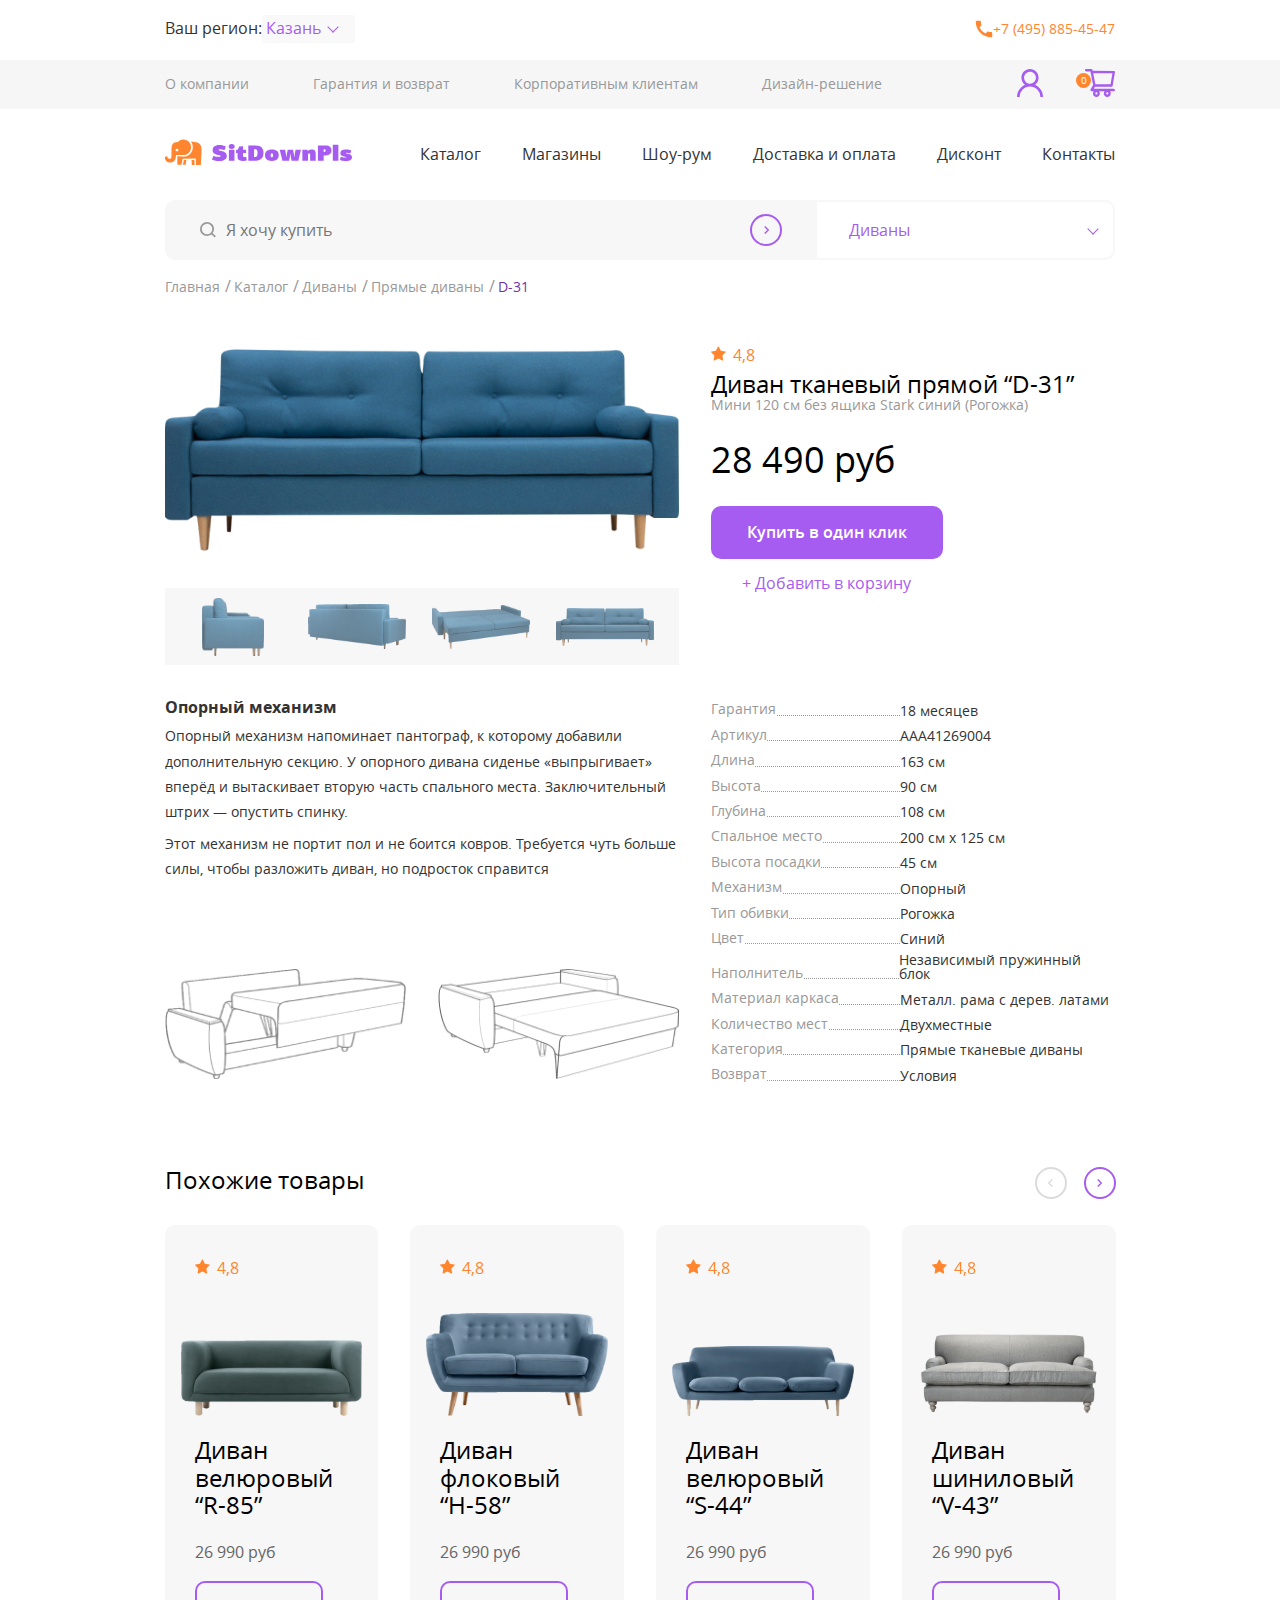
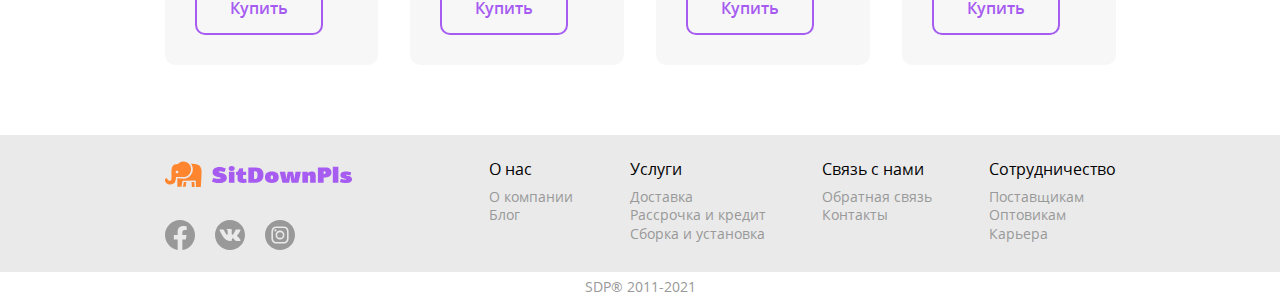
==== card.html @ 948347f4 "add files" ====
<!DOCTYPE html>
<html lang="ru">
<head>
  <meta charset="UTF-8">
  <meta http-equiv="X-UA-Compatible" content="IE=edge">
  <meta name="viewport" content="width=device-width, initial-scale=1.0">
  <title>SitDownPls</title>
  <link rel="apple-touch-icon" sizes="180x180" href="img/favicons/apple-touch-icon.png">
  <link rel="icon" type="image/png" sizes="32x32" href="img/favicons/favicon-32x32.png">
  <link rel="icon" type="image/png" sizes="16x16" href="img/favicons/favicon-16x16.png">
  <link rel="preload" href="fonts/opensans-bold.woff2" as="font" type="font/woff2" crossorigin />
  <link rel="preload" href="fonts/opensans-semibold.woff2" as="font" type="font/woff2" crossorigin />
  <link rel="preload" href="fonts/opensans-regular.woff2" as="font" type="font/woff2" crossorigin />
  <link rel="stylesheet" href="styles/vendor.css" />
  <link rel="stylesheet" href="styles/main.css" />
</head>

<body>
  <header class="header">
  <div class="container header__container grid">
      <div class="header__left-block">
        <label class="header__region">
          <span class="prime-text">Ваш регион:</span>
          <select class="header__select" aria-label="Выберете ваш город">
            <option value="Москва">Казань</option>
            <option value="Москва">Уфа</option>
            <option value="Москва">Пермь</option>
          </select>
        </label>
        <a class="link-reset header__phone-link" href="tel:+74958854547">+7 (495) 885-45-47</a>
      </div>
      <nav class="header__top-nav ">
        <ul class="list-reset header__top-nav-list">
          <li class="header__top-nav-list-item"><a class="link-reset header__top-nav-list-link is-focus" href="#">О компании</a></li>
          <li class="header__top-nav-list-item"><a class="link-reset header__top-nav-list-link is-focus" href="#">Гарантия и возврат</a></li>
          <li class="header__top-nav-list-item"><a class="link-reset header__top-nav-list-link is-focus" href="#">Корпоративным клиентам</a></li>
          <li class="header__top-nav-list-item"><a class="link-reset header__top-nav-list-link is-focus" href="#">Дизайн-решение</a> </li>
        </ul>
      </nav>
      <button class="btn-reset header__burger" aria-label="открыть меню">
        <span class="header__burger-line"></span>
      </button>
      <a class="link-reset logo header__logo" href="/" aria-label="логотип компании">
        <svg class="logo-icon"><use xlink:href="img/sprite.svg#svg--logo"></use></svg>
      </a>
      <div class="header__menu">
        <nav class="header__middle-nav">
          <ul class="list-reset header__bottom-nav-list">
            <li class="header__bottom-nav-list-item"><a class="link-reset prime-text header__bottom-nav-list-link is-focus" href="/catalog.html">Каталог</a></li>
            <li class="header__bottom-nav-list-item"><a class="link-reset prime-text header__bottom-nav-list-link is-focus" href="#">Магазины</a></li>
            <li class="header__bottom-nav-list-item"><a class="link-reset prime-text header__bottom-nav-list-link is-focus" href="#">Шоу-рум</a></li>
            <li class="header__bottom-nav-list-item"><a class="link-reset prime-text header__bottom-nav-list-link is-focus" href="#">Доставка и оплата</a></li>
            <li class="header__bottom-nav-list-item"><a class="link-reset prime-text header__bottom-nav-list-link is-focus" href="/card.html">Дисконт</a></li>
            <li class="header__bottom-nav-list-item"><a class="link-reset prime-text header__bottom-nav-list-link is-focus" href="#">Контакты</a></li>
          </ul>
        </nav>
        <nav class="header__top-nav-mobile">
          <ul class="list-reset header__top-nav-list">
            <li class="header__top-nav-list-item"><a class="link-reset header__top-nav-list-link is-focus" href="#">О компании</a></li>
            <li class="header__top-nav-list-item"><a class="link-reset header__top-nav-list-link is-focus" href="#">Гарантия и возврат</a></li>
            <li class="header__top-nav-list-item"><a class="link-reset header__top-nav-list-link is-focus" href="#">Корпоративным клиентам</a></li>
            <li class="header__top-nav-list-item"><a class="link-reset header__top-nav-list-link is-focus" href="#">Дизайн-решение</a> </li>
          </ul>
        </nav>
      </div>
      <form class="header__form">
        <div class="header__search-inner">
          <svg class="header__search-icon"><use xlink:href="img/sprite.svg#svg--search-icon"></use></svg>
          <input class="header__form-input" type="search" placeholder="Я хочу купить">
          <button class="btn-reset header__search-btn" aria-label="начать поиск товаров">
            <svg class="small-arrow-icon"><use xlink:href="img/sprite.svg#svg--arrow-icon"></use></svg>
          </button>
        </div>
      <select class="header__form-select" aria-label="выбрать вид мебели">
        <option value="Диваны">Диваны</option>
        <option value="Кресла">Кресла</option>
        <option value="Пуфы">Пуфы</option>
        <option value="Кровати">Кровати</option>
        <option value="Тумбы">Тумбы</option>
        <option value="Комоды">Комоды</option>
        <option value="Стулья">Стулья</option>
        <option value="Столы">Столы</option>
        <option value="Аксессуары">Аксессуары</option>
      </select>
      </form>
    <div class="header__user-block">
      <button class="btn-reset header__account" aria-label="Войти в личный кабинет">
        <svg class="header__user-icon"><use xlink:href="img/sprite.svg#svg--user-icon"></use></svg>
      </button>
      <button class="btn-reset header__basket" aria-label="Ваша корзина товаров">
        <svg class="header__basket-icon"><use xlink:href="img/sprite.svg#svg--basket-icon"></use></svg>
        <span class="header__basket-counter">0</span>
      </button>
    </div>
  </div>
</header>

  <main>
    <section class="card-page">
      <div class="breadcrumbs">
  <div class="container breadcrumbs__container">
    <ul class="list-reset breadcrumbs__list">
      <li class="breadcrumbs__list-item"><a class="link-reset breadcrumbs__list-link" href="/">Главная</a></li>
      <li class="breadcrumbs__list-item"><a class="link-reset breadcrumbs__list-link" href="/catalog.html">Каталог</a></li>
      <li class="breadcrumbs__list-item"><a class="link-reset breadcrumbs__list-link" href="#" >Диваны</a></li>
      <li class="breadcrumbs__list-item"><a class="link-reset breadcrumbs__list-link" href="#">Прямые диваны</a></li>
      <li class="breadcrumbs__list-item"><a class="link-reset breadcrumbs__list-link breadcrumbs__list-link_current">D-31</a></li>
    </ul>
  </div>
</div>

      <h1 class="visually-hidden">Полная информация о товаре</h1>
      <div class="container card-page__container">
        <div class="card-page__top grid">
          <div class="swiper card-page__slider-main">
            <div class="swiper-wrapper" data-modal-path="cardSlider">
              <div class="swiper-slide">
                <img src="img/card-slide-1.png" alt="диван">
              </div>
              <div class="swiper-slide">
                <img src="img/card-slide-2.png" alt="диван">
              </div>
              <div class="swiper-slide">
                <img src="img/card-slide-3.png" alt="диван">
              </div>
              <div class="swiper-slide">
                <img src="img/card-slide-4.png" alt="диван">
              </div>
              <div class="swiper-slide">
                <img src="img/card-slide-5.png" alt="диван">
              </div>
            </div>
          </div>
          <div class="swiper card-page__slider-nav">
            <div class="swiper-wrapper">
              <div class="swiper-slide">
                <img src="img/card-slide-1.png" alt="диван">
              </div>
              <div class="swiper-slide">
                <img src="img/card-slide-2.png" alt="диван">
              </div>
              <div class="swiper-slide">
                <img src="img/card-slide-3.png" alt="диван">
              </div>
              <div class="swiper-slide">
                <img src="img/card-slide-4.png" alt="диван">
              </div>
              <div class="swiper-slide">
                <img src="img/card-slide-5.png" alt="диван">
              </div>
            </div>
          </div>
          <div class="card-page__descr">
            <div class="product-raiting card-raiting">
              <svg class="product-raiting-icon">
                <use xlink:href="img/sprite.svg#svg--star-icon"></use>
              </svg>
              <span class="product-raiting-value">4,8</span>
            </div>
            <h3 class="text-reset card-subheading card-page__descr-subheading">Диван тканевый прямой “D-31”</h3>
            <p class="card-page__descr-text card-page__descr-text-margin">Мини 120 см без ящика Stark синий (Рогожка)</p>
            <span class="card-page__price-title">28 490 руб</span>
            <div class="card-page__descr-btns">
              <button class="btn-reset btn btn-primary card-page__descr-btn" data-modal-path="orderForm">Купить в один клик</button>
              <button class="btn-reset card-page__descr-btn-basket">+ Добавить в корзину</button>
            </div>
          </div>
        </div>
        <div class="card-page__bottom grid">
          <div class="card-page__bottom-col card-page__bottom-left">
            <div class="card-page__bottom-left-content">
              <h3 class="prime-text card-page__bottom-left-subheading">Опорный механизм</h3>
              <p class="text-reset card-page__prime-text card-page__bottom-left-descr card-page__bottom-left-descr-first">Опорный механизм напоминает пантограф, к которому добавили дополнительную секцию. У опорного дивана сиденье «выпрыгивает» вперёд и вытаскивает вторую часть спального места. Заключительный штрих — опустить спинку.</p>
              <p class="text-reset card-page__prime-text card-page__bottom-left-descr">Этот механизм не портит пол и не боится ковров. Требуется чуть больше силы, чтобы разложить диван, но подросток справится</p>
            </div>
            <div class="card-page__bottom-left-images">
              <picture>
                <source srcset="img/card-bottom-img-1-mobile.png" type="image/png" media="(max-width: 576px)">
                <img class="card-page__bottom-left-image" src="img/card-bottom-img-2.png" alt="диван">
              </picture>
              <picture>
                <source srcset="img/card-bottom-img-2-mobile.png" type="image/png" media="(max-width: 576px)">
                <img class="card-page__bottom-left-image" src="img/card-bottom-img-1.png" alt="диван">
              </picture>
            </div>
          </div>
          <div class="card-page__bottom-col card-page__bottom-right">
            <dl class="card-page__descr-list">
              <dt class="card-page__descr-block">
                <span class="card-page__descr-text card-page__bottom-right-list-title">Гарантия</span>
              </dt>
              <dd class="card-page__prime-text card-page__bottom-right-list-descr">18 месяцев</dd>
            </dl>
            <dl class="card-page__descr-list">
              <dt class="card-page__descr-block">
                <span class="card-page__descr-text card-page__bottom-right-list-title">Артикул</span>
              </dt>
              <dd class="card-page__prime-text card-page__bottom-right-list-descr">AAA41269004</dd>
            </dl>
            <dl class="card-page__descr-list">
              <dt class="card-page__descr-block">
                <span class="card-page__descr-text card-page__bottom-right-list-title">Длина</span>
              </dt>
              <dd class="card-page__prime-text card-page__bottom-right-list-descr">163 см</dd>
            </dl>
            <dl class="card-page__descr-list">
              <dt class="card-page__descr-block">
                <span class="card-page__descr-text card-page__bottom-right-list-title">Высота</span>
              </dt>
              <dd class="card-page__prime-text card-page__bottom-right-list-descr">90 см</dd>
            </dl>
            <dl class="card-page__descr-list">
              <dt class="card-page__descr-block">
                <span class="card-page__descr-text card-page__bottom-right-list-title">Глубина</span>
              </dt>
              <dd class="card-page__prime-text card-page__bottom-right-list-descr">108 см</dd>
            </dl>
            <dl class="card-page__descr-list">
              <dt class="card-page__descr-block">
                <span class="card-page__descr-text card-page__bottom-right-list-title">Спальное место</span>
              </dt>
              <dd class="card-page__prime-text card-page__bottom-right-list-descr">200 см х 125 см</dd>
            </dl>
            <dl class="card-page__descr-list">
              <dt class="card-page__descr-block">
                <span class="card-page__descr-text card-page__bottom-right-list-title">Высота посадки</span>
              </dt>
              <dd class="card-page__prime-text card-page__bottom-right-list-descr">45 см</dd>
            </dl>
            <dl class="card-page__descr-list">
              <dt class="card-page__descr-block">
                <span class="card-page__descr-text card-page__bottom-right-list-title">Механизм</span>
              </dt>
              <dd class="card-page__prime-text card-page__bottom-right-list-descr">Опорный</dd>
            </dl>
            <dl class="card-page__descr-list">
              <dt class="card-page__descr-block">
                <span class="card-page__descr-text card-page__bottom-right-list-title">Тип обивки</span>
              </dt>
              <dd class="card-page__prime-text card-page__bottom-right-list-descr">Рогожка</dd>
            </dl>
            <dl class="card-page__descr-list">
              <dt class="card-page__descr-block">
                <span class="card-page__descr-text card-page__bottom-right-list-title">Цвет</span>
              </dt>
              <dd class="card-page__prime-text card-page__bottom-right-list-descr">Синий</dd>
            </dl>
            <dl class="card-page__descr-list">
              <dt class="card-page__descr-block">
                <span class="card-page__descr-text card-page__bottom-right-list-title">Наполнитель</span>
              </dt>
              <dd class="card-page__prime-text card-page__bottom-right-list-descr">Независимый пружинный блок</dd>
            </dl>
            <dl class="card-page__descr-list">
              <dt class="card-page__descr-block">
                <span class="card-page__descr-text card-page__bottom-right-list-title">Материал каркаса</span>
              </dt>
              <dd class="card-page__prime-text card-page__bottom-right-list-descr">Металл. рама с дерев. латами</dd>
            </dl>
            <dl class="card-page__descr-list">
              <dt class="card-page__descr-block">
                <span class="card-page__descr-text card-page__bottom-right-list-title">Количество мест</span>
              </dt>
              <dd class="card-page__prime-text card-page__bottom-right-list-descr">Двухместные</dd>
            </dl>
            <dl class="card-page__descr-list">
              <dt class="card-page__descr-block">
                <span class="card-page__descr-text card-page__bottom-right-list-title">Категория</span>
              </dt>
              <dd class="card-page__prime-text card-page__bottom-right-list-descr">Прямые тканевые диваны</dd>
            </dl>
            <dl class="card-page__descr-list">
              <dt class="card-page__descr-block">
                <span class="card-page__descr-text card-page__bottom-right-list-title">Возврат</span>
              </dt>
              <dd class="card-page__prime-text card-page__bottom-right-list-descr">Условия</dd>
            </dl>
          </div>
        </div>
      </div>
    </section>
    <section class="similar-products">
      <div class="container">
        <div class="section-header">
          <h2 class="card-subheading text-reset">Похожие товары</h2>
          <div class="static-slider-btn">
            <button class="btn-reset swiper-button-prev arrow-in-circle-btn-prev similar-products__btn-prev" aria-label="предыдущий слайд">
              <svg class="small-arrow-icon" stroke="#A65CF0">
                <use xlink:href="img/sprite.svg#svg--arrow-icon"></use>
              </svg>
            </button>
            <button class="btn-reset swiper-button-next arrow-in-circle-btn-next similar-products__btn-next" aria-label="следующий слайд">
              <svg class="small-arrow-icon" stroke="#A65CF0">
                <use xlink:href="img/sprite.svg#svg--arrow-icon"></use>
              </svg>
            </button>
          </div>
        </div>
        <div class="swiper similar-products__slider">
          <div class="swiper-wrapper">
            <div class="swiper-slide similar-products__slide">
              <article class="product-card">
                <div class="product-raiting">
                  <svg class="product-raiting-icon"><use xlink:href="img/sprite.svg#svg--star-icon"></use></svg>
                  <span class="product-raiting-value">4,8</span>
                </div>
                <div class="product-img-box">
                <picture class="product-card-picture">
                  <source srcset="img/sofa_r-85-mobile.png" type="image/png" media="(max-width: 576px)">
                  <img class="product-img" src="img/sofa_r-85.png" alt="диван">
                </picture>
              </div>
                <div class="product-card-content">
                  <h3 class="card-subheading product-subheading product-subheading-mobile">
                    Диван велюровый
                    <span class="product-model-number">“R-85”</span>
                  </h3>
                  <span class="product-price">26&nbsp;990 руб</span>
                  <button class="btn-reset btn product-btn product-btn-mobile">Купить</button>
                </div>
              </article>
            </div>
            <div class="swiper-slide similar-products__slide">
              <article class="product-card">
                <div class="product-raiting">
                  <svg class="product-raiting-icon"><use xlink:href="img/sprite.svg#svg--star-icon"></use></svg>
                  <span class="product-raiting-value">4,8</span>
                </div>
                <div class="product-img-box">
                <picture class="product-card-picture">
                  <source srcset="img/sofa_h-58-mobile.png" type="image/png" media="(max-width: 576px)">
                  <img class="product-img" src="img/sofa_h-58.png" alt="диван">
                </picture>
              </div>
                <div class="product-card-content">
                  <h3 class="card-subheading product-subheading product-subheading-mobile">
                    Диван флоковый
                    <span class="product-model-number">“H-58”</span>
                  </h3>
                  <span class="product-price">26&nbsp;990 руб</span>
                  <button class="btn-reset btn product-btn product-btn-mobile">Купить</button>
                </div>
              </article>
            </div>
            <div class="swiper-slide similar-products__slide">
              <article class="product-card">
                <div class="product-raiting">
                  <svg class="product-raiting-icon"><use xlink:href="img/sprite.svg#svg--star-icon"></use></svg>
                  <span class="product-raiting-value">4,8</span>
                </div>
                <div class="product-img-box">
                <picture class="product-card-picture">
                  <source srcset="img/sofa_s-44-mobile.png" type="image/png" media="(max-width: 576px)">
                  <img class="product-img" src="img/sofa_s-44.png" alt="диван">
                </picture>
              </div>
                <div class="product-card-content">
                  <h3 class="card-subheading product-subheading product-subheading-mobile">
                    Диван велюровый
                    <span class="product-model-number">“S-44”</span>
                  </h3>
                  <span class="product-price">26&nbsp;990 руб</span>
                  <button class="btn-reset btn product-btn product-btn-mobile">Купить</button>
                </div>
              </article>
            </div>
            <div class="swiper-slide similar-products__slide">
              <article class="product-card">
                <div class="product-raiting">
                  <svg class="product-raiting-icon"><use xlink:href="img/sprite.svg#svg--star-icon"></use></svg>
                  <span class="product-raiting-value">4,8</span>
                </div>
                <div class="product-img-box">
                <picture class="product-card-picture">
                  <source srcset="img/sofa_v-43-mobile.png" type="image/png" media="(max-width: 576px)">
                  <img class="product-img" src="img/sofa_v-43.png" alt="диван">
                </picture>
              </div>
                <div class="product-card-content">
                  <h3 class="card-subheading product-subheading product-subheading-mobile">
                    Диван шиниловый
                    <span class="product-model-number">“V-43”</span>
                  </h3>
                  <span class="product-price">26&nbsp;990 руб</span>
                  <button class="btn-reset btn product-btn product-btn-mobile">Купить</button>
                </div>
              </article>
            </div>
            <div class="swiper-slide similar-products__slide">
              <article class="product-card">
                <div class="product-raiting">
                  <svg class="product-raiting-icon"><use xlink:href="img/sprite.svg#svg--star-icon"></use></svg>
                  <span class="product-raiting-value">4,8</span>
                </div>
                <div class="product-img-box">
                  <picture class="product-card-picture">
                    <source srcset="img/sofa_g41-mobile.png" type="image/png" media="(max-width: 576px)">
                    <img class="product-img" src="img/sofa_g41.png" alt="диван">
                  </picture>
              </div>
                <div class="product-card-content">
                  <h3 class="card-subheading product-subheading product-subheading-mobile">
                    Диван из кожзама
                    <span class="product-model-number">“F-85”</span>
                  </h3>
                  <span class="product-price">26&nbsp;990 руб</span>
                  <button class="btn-reset btn product-btn product-btn-mobile">Купить</button>
                </div>
              </article>
            </div>
            <div class="swiper-slide similar-products__slide">
              <article class="product-card">
                <div class="product-raiting">
                  <svg class="product-raiting-icon"><use xlink:href="img/sprite.svg#svg--star-icon"></use></svg>
                  <span class="product-raiting-value">4,8</span>
                </div>
                <div class="product-img-box">
                  <picture class="product-card-picture">
                    <source srcset="img/sofa_g41-mobile.png" type="image/png" media="(max-width: 576px)">
                    <img class="product-img" src="img/sofa_g41.png" alt="диван">
                  </picture>
                </div>
                <div class="product-card-content">
                  <h3 class="card-subheading product-subheading product-subheading-mobile">
                    Диван из кожзама
                    <span class="product-model-number">“F-85”</span>
                  </h3>
                  <span class="product-price">26&nbsp;990 руб</span>
                  <button class="btn-reset btn product-btn product-btn-mobile">Купить</button>
                </div>
              </article>
            </div>
            <div class="swiper-slide similar-products__slide">
              <article class="product-card">
                <div class="product-raiting">
                  <svg class="product-raiting-icon"><use xlink:href="img/sprite.svg#svg--star-icon"></use></svg>
                  <span class="product-raiting-value">4,8</span>
                </div>
                <div class="product-img-box">
                  <picture class="product-card-picture">
                    <source srcset="img/sofa_g41-mobile.png" type="image/png" media="(max-width: 576px)">
                    <img class="product-img" src="img/sofa_g41.png" alt="диван">
                  </picture>
                </div>
                <div class="product-card-content">
                  <h3 class="card-subheading product-subheading product-subheading-mobile">
                    Диван из кожзама
                    <span class="product-model-number">“F-85”</span>
                  </h3>
                  <span class="product-price">26&nbsp;990 руб</span>
                  <button class="btn-reset btn product-btn product-btn-mobile">Купить</button>
                </div>
              </article>
            </div>
            <div class="swiper-slide similar-products__slide">
              <article class="product-card">
                <div class="product-raiting">
                  <svg class="product-raiting-icon"><use xlink:href="img/sprite.svg#svg--star-icon"></use></svg>
                  <span class="product-raiting-value">4,8</span>
                </div>
                <div class="product-img-box">
                  <picture class="product-card-picture">
                    <source srcset="img/sofa_g41-mobile.png" type="image/png" media="(max-width: 576px)">
                    <img class="product-img" src="img/sofa_g41.png" alt="диван">
                  </picture>
                </div>
                <div class="product-card-content">
                  <h3 class="card-subheading product-subheading product-subheading-mobile">
                    Диван из кожзама
                    <span class="product-model-number">“F-85”</span>
                  </h3>
                  <span class="product-price">26&nbsp;990 руб</span>
                  <button class="btn-reset btn product-btn product-btn-mobile">Купить</button>
                </div>
              </article>
            </div>
          </div>
        </div>
        <div class="static-slider-btn-mobile">
          <button class="btn-reset swiper-button-prev arrow-in-circle-btn-prev similar-products__btn-prev" aria-label="предыдущий слайд">
            <svg class="small-arrow-icon" stroke="#A65CF0"><use xlink:href="img/sprite.svg#svg--arrow-icon"></use></svg>
          </button>
          <button class="btn-reset swiper-button-next arrow-in-circle-btn-next similar-products__btn-next" aria-label="следующий слайд">
            <svg class="small-arrow-icon" stroke="#A65CF0"><use xlink:href="img/sprite.svg#svg--arrow-icon"></use></svg>
          </button>
        </div>
      </div>
    </section>
  </main>
  <footer class="footer">
  <div class="footer__top">
    <div class="container footer__container">
      <div class="footer__left">
        <a class="link-reset logo footer__logo" href="/" aria-label="вернуться на главную страницу">
          <svg class="logo-icon"><use xlink:href="img/sprite.svg#svg--logo"></use></svg>
        </a>
        <ul class="list-reset footer__social-list">
          <li class="footer__social-list-item">
            <a class="footer__social-list-link" href="#" aria-label="мы в фейсбук">
              <svg class="footer__social-list-icon"><use xlink:href="img/sprite.svg#svg--fb"></use></svg>
            </a>
          </li>
          <li class="footer__social-list-item">
            <a class="footer__social-list-link" href="#" aria-label="мы в контакте">
              <svg class="footer__social-list-icon"><use xlink:href="img/sprite.svg#svg--vk"></use></svg>
            </a>
          </li>
          <li class="footer__social-list-item">
            <a class="footer__social-list-link" href="#" aria-label="мы в инстаграм">
              <svg class="footer__social-list-icon"><use xlink:href="img/sprite.svg#svg--insta"></use></svg>
            </a>
          </li>
        </ul>
      </div>
      <nav class="footer__nav">
        <ul class="list-reset footer__list">
          <li class="footer__list-item">
            <h3 class="footer__list-subheading">O нас</h3>
          </li>
          <li class="footer__list-item">
            <a class="link-reset footer__list-link" href="#">О компании</a>
          </li>
          <li class="footer__list-item">
            <a class="link-reset footer__list-link" href="#">Блог</a>
          </li>
        </ul>
        <ul class="list-reset footer__list">
          <li class="footer__list-item">
            <h3 class="footer__list-subheading">Услуги</h3>
          </li>
          <li class="footer__list-item">
            <a class="link-reset footer__list-link" href="#">Доставка</a>
          </li>
          <li class="footer__list-item">
            <a class="link-reset footer__list-link" href="#">Рассрочка и кредит</a>
          </li>
          <li class="footer__list-item">
            <a class="link-reset footer__list-link" href="#">Сборка и установка</a>
          </li>
        </ul>
        <ul class="list-reset footer__list">
          <li class="footer__list-item">
            <h3 class="footer__list-subheading">Связь с нами</h3>
          </li>
          <li class="footer__list-item">
            <a class="link-reset footer__list-link" href="#">Обратная связь</a>
          </li>
          <li class="footer__list-item">
            <a class="link-reset footer__list-link" href="#">Контакты</a>
          </li>
        </ul>
        <ul class="list-reset footer__list">
          <li class="footer__list-item">
            <h3 class="footer__list-subheading">Сотрудничество</h3>
          </li>
          <li class="footer__list-item">
            <a class="link-reset footer__list-link" href="/cooperations.html">Поставщикам</a>
          </li>
          <li class="footer__list-item">
            <a class="link-reset footer__list-link" href="#">Оптовикам</a>
          </li>
          <li class="footer__list-item">
            <a class="link-reset footer__list-link" href="#">Карьера</a>
          </li>
        </ul>
      </nav>
    </div>
  </div>
  <div class="footer__bottom">
      <span class="footer__copyright">SDP&reg; 2011-2021</span>
  </div>
</footer>

  <div class="modal">
    <div class="modal__container modal-gallery" data-modal-target="cardSlider">
      <button class="btn-reset modal__form-btn-close" aria-label="закрыть это окно">
        <svg class="modal__form-icon-close"><use xlink:href="img/sprite.svg#svg--btn-close"></use></svg>
      </button>
        <div class="swiper modal__slider">
          <div class="swiper-wrapper">
            <div class="modal__slider-item">
              <img src="img/card-slide-1.png" alt="диван">
            </div>
            <div class="modal__slider-item">
              <img src="img/card-slide-2.png" alt="диван">
            </div>
            <div class="modal__slider-item">
              <img src="img/card-slide-3.png" alt="диван">
            </div>
            <div class="modal__slider-item">
              <img src="img/card-slide-4.png" alt="диван">
            </div>
            <div class="modal__slider-item">
              <img src="img/card-slide-5.png" alt="диван">
            </div>
          </div>
        </div>
        <div class="swiper modal__thumbs-slider">
          <div class="swiper-wrapper">
            <div class="modal__thumbs-slide">
              <picture class="picture-reset">
                <source media="(max-width: 1319px)" srcset="img/card-slide-1-laptop.png" type="image/png">
                <img src="img/card-slide-1.png" alt="диван">
              </picture>
            </div>
            <div class="modal__thumbs-slide">
              <picture class="picture-reset">
                <source media="(max-width: 576px)" srcset="img/card-slide-2-mobile.png" type="image/png">
                <source media="(max-width: 1319px)" srcset="img/card-slide-2-laptop.png" type="image/png">
                <img src="img/card-slide-2.png" alt="диван">
              </picture>
            </div>
            <div class="modal__thumbs-slide">
              <picture class="picture-reset">
                <source media="(max-width: 1319px)" srcset="img/card-slide-1-laptop.png" type="image/png">
                <img src="img/card-slide-3.png" alt="диван">
              </picture>
            </div>
            <div class="modal__thumbs-slide">
              <picture class="picture-reset">
                <source media="(max-width: 1319px)" srcset="img/card-slide-2-laptop.png" type="image/png">
                <img src="img/card-slide-4.png" alt="диван">
              </picture>
            </div>
            <div class="modal__thumbs-slide">
              <picture class="picture-reset">
                <source media="(max-width: 1319px)" srcset="img/card-slide-1-laptop.png" type="image/png">
                <img src="img/card-slide-5.png" alt="диван">
              </picture>
            </div>
          </div>
          <button class="btn-reset swiper-button-prev modal__thumbs-btn-prev" aria-label="предыдущий слайд">
            <svg class="small-arrow-icon" stroke="#A65CF0"><use xlink:href="img/sprite.svg#svg--arrow-icon"></use></svg>
          </button>
          <button class="btn-reset swiper-button-next modal__thumbs-btn-next" aria-label="следующий слайд">
            <svg class="small-arrow-icon" stroke="#A65CF0"><use xlink:href="img/sprite.svg#svg--arrow-icon"></use></svg>
          </button>
        </div>
    </div>
    <div class="modal__container modal-form" data-modal-target="orderForm">
      <button class="btn-reset modal__form-btn-close" aria-label="закрыть это окно">
        <svg class="modal__form-icon-close"><use xlink:href="img/sprite.svg#svg--btn-close"></use></svg>
      </button>
      <div class="thanks-popup">
        <img class="thanks-popup__img" src="img/elephant-popup.png" alt="Оранжевый слон">
        <p class="thanks-popup__text">Спасибо, мы вам перезвоним!</p>
      </div>
      <form class="modal-form__form" action="post">
        <h3 class="section-subheading modal__subheading">Купить в один клик</h3>
        <p class="form-descr modal__descr">Чтобы оформить заказ — заполните формы ниже и наш менеджер свяжется с вами в течении часа.</p>
        <label class="form-label">
          <input class="form-input input-name" type="text" name="name" placeholder="Как вас зовут?" data-validate-field="name" aria-label="введите ваше имя">
        </label>
        <label class="form-label">
          <input class="form-input input-phone" type="tel" name="phone" placeholder="Ваш телефон" data-validate-field="phone" aria-label="введите ваш телефон">
        </label>
        <button class="btn-reset btn form-btn btn-disabled" type="submit">Отправить</button>
        <div class="form-checkbox-wrap">
          <label class="form-label form-checkbox">
            <input class="visually-hidden custom-input-checkbox form-field" type="checkbox">
            <span class="custom-checkbox-content">Принимаю&nbsp;<a class="agreement-link" href="#">пользовательское соглашение</a></span>
          </label>
        </div>
      </form>
    </div>
  </div>
  <script src="js/vendor.js"></script>
  <script src="js/main.js"></script>
</body>
</html>
---- styles/vendor.css ----
.choices{position:relative;overflow:hidden;margin-bottom:24px;font-size:16px}.choices:focus{outline:0}.choices:last-child{margin-bottom:0}.choices.is-open{overflow:initial}.choices.is-disabled .choices__inner,.choices.is-disabled .choices__input{background-color:#eaeaea;cursor:not-allowed;-webkit-user-select:none;-ms-user-select:none;user-select:none}.choices.is-disabled .choices__item{cursor:not-allowed}.choices [hidden]{display:none!important}.choices[data-type*=select-one]{cursor:pointer}.choices[data-type*=select-one] .choices__inner{padding-bottom:7.5px}.choices[data-type*=select-one] .choices__input{display:block;width:100%;padding:10px;border-bottom:1px solid #ddd;background-color:#fff;margin:0}.choices[data-type*=select-one] .choices__button{background-image:url([data-uri]);padding:0;background-size:8px;position:absolute;top:50%;right:0;margin-top:-10px;margin-right:25px;height:20px;width:20px;border-radius:10em;opacity:.25}.choices[data-type*=select-one] .choices__button:focus,.choices[data-type*=select-one] .choices__button:hover{opacity:1}.choices[data-type*=select-one] .choices__button:focus{box-shadow:0 0 0 2px #00bcd4}.choices[data-type*=select-one] .choices__item[data-value=''] .choices__button{display:none}.choices[data-type*=select-one]:after{content:'';height:0;width:0;border-style:solid;border-color:#333 transparent transparent;border-width:5px;position:absolute;right:11.5px;top:50%;margin-top:-2.5px;pointer-events:none}.choices[data-type*=select-one].is-open:after{border-color:transparent transparent #333;margin-top:-7.5px}.choices[data-type*=select-one][dir=rtl]:after{left:11.5px;right:auto}.choices[data-type*=select-one][dir=rtl] .choices__button{right:auto;left:0;margin-left:25px;margin-right:0}.choices[data-type*=select-multiple] .choices__inner,.choices[data-type*=text] .choices__inner{cursor:text}.choices[data-type*=select-multiple] .choices__button,.choices[data-type*=text] .choices__button{position:relative;display:inline-block;margin:0 -4px 0 8px;padding-left:16px;border-left:1px solid #008fa1;background-image:url([data-uri]);background-size:8px;width:8px;line-height:1;opacity:.75;border-radius:0}.choices[data-type*=select-multiple] .choices__button:focus,.choices[data-type*=select-multiple] .choices__button:hover,.choices[data-type*=text] .choices__button:focus,.choices[data-type*=text] .choices__button:hover{opacity:1}.choices__inner{display:inline-block;vertical-align:top;width:100%;background-color:#f9f9f9;padding:7.5px 7.5px 3.75px;border:1px solid #ddd;border-radius:2.5px;font-size:14px;min-height:44px;overflow:hidden}.is-focused .choices__inner,.is-open .choices__inner{border-color:#b7b7b7}.is-open .choices__inner{border-radius:2.5px 2.5px 0 0}.is-flipped.is-open .choices__inner{border-radius:0 0 2.5px 2.5px}.choices__list{margin:0;padding-left:0;list-style:none}.choices__list--single{display:inline-block;padding:4px 16px 4px 4px;width:100%}[dir=rtl] .choices__list--single{padding-right:4px;padding-left:16px}.choices__list--single .choices__item{width:100%}.choices__list--multiple{display:inline}.choices__list--multiple .choices__item{display:inline-block;vertical-align:middle;border-radius:20px;padding:4px 10px;font-size:12px;font-weight:500;margin-right:3.75px;margin-bottom:3.75px;background-color:#00bcd4;border:1px solid #00a5bb;color:#fff;word-break:break-all;box-sizing:border-box}.choices__list--multiple .choices__item[data-deletable]{padding-right:5px}[dir=rtl] .choices__list--multiple .choices__item{margin-right:0;margin-left:3.75px}.choices__list--multiple .choices__item.is-highlighted{background-color:#00a5bb;border:1px solid #008fa1}.is-disabled .choices__list--multiple .choices__item{background-color:#aaa;border:1px solid #919191}.choices__list--dropdown{visibility:hidden;z-index:1;position:absolute;width:100%;background-color:#fff;border:1px solid #ddd;top:100%;margin-top:-1px;border-bottom-left-radius:2.5px;border-bottom-right-radius:2.5px;overflow:hidden;word-break:break-all;will-change:visibility}.choices__list--dropdown.is-active{visibility:visible}.is-open .choices__list--dropdown{border-color:#b7b7b7}.is-flipped .choices__list--dropdown{top:auto;bottom:100%;margin-top:0;margin-bottom:-1px;border-radius:.25rem .25rem 0 0}.choices__list--dropdown .choices__list{position:relative;max-height:300px;overflow:auto;-webkit-overflow-scrolling:touch;will-change:scroll-position}.choices__list--dropdown .choices__item{position:relative;padding:10px;font-size:14px}[dir=rtl] .choices__list--dropdown .choices__item{text-align:right}@media (min-width:640px){.choices__list--dropdown .choices__item--selectable{padding-right:100px}.choices__list--dropdown .choices__item--selectable:after{content:attr(data-select-text);font-size:12px;opacity:0;position:absolute;right:10px;top:50%;transform:translateY(-50%)}[dir=rtl] .choices__list--dropdown .choices__item--selectable{text-align:right;padding-left:100px;padding-right:10px}[dir=rtl] .choices__list--dropdown .choices__item--selectable:after{right:auto;left:10px}}.choices__list--dropdown .choices__item--selectable.is-highlighted{background-color:#f2f2f2}.choices__list--dropdown .choices__item--selectable.is-highlighted:after{opacity:.5}.choices__item{cursor:default}.choices__item--selectable{cursor:pointer}.choices__item--disabled{cursor:not-allowed;-webkit-user-select:none;-ms-user-select:none;user-select:none;opacity:.5}.choices__heading{font-weight:600;font-size:12px;padding:10px;border-bottom:1px solid #f7f7f7;color:gray}.choices__button{text-indent:-9999px;-webkit-appearance:none;-moz-appearance:none;appearance:none;border:0;background-color:transparent;background-repeat:no-repeat;background-position:center;cursor:pointer}.choices__button:focus,.choices__input:focus{outline:0}.choices__input{display:inline-block;vertical-align:baseline;background-color:#f9f9f9;font-size:14px;margin-bottom:5px;border:0;border-radius:0;max-width:100%;padding:4px 0 4px 2px}[dir=rtl] .choices__input{padding-right:2px;padding-left:0}.choices__placeholder{opacity:.5}
/*! normalize.css v8.0.1 | MIT License | github.com/necolas/normalize.css */

/* Document
   ========================================================================== */

/**
 * 1. Correct the line height in all browsers.
 * 2. Prevent adjustments of font size after orientation changes in iOS.
 */

html {
  line-height: 1.15; /* 1 */
  -webkit-text-size-adjust: 100%; /* 2 */
}

/* Sections
   ========================================================================== */

/**
 * Remove the margin in all browsers.
 */

body {
  margin: 0;
}

/**
 * Render the `main` element consistently in IE.
 */

main {
  display: block;
}

/**
 * Correct the font size and margin on `h1` elements within `section` and
 * `article` contexts in Chrome, Firefox, and Safari.
 */

h1 {
  font-size: 2em;
  margin: 0.67em 0;
}

/* Grouping content
   ========================================================================== */

/**
 * 1. Add the correct box sizing in Firefox.
 * 2. Show the overflow in Edge and IE.
 */

hr {
  box-sizing: content-box; /* 1 */
  height: 0; /* 1 */
  overflow: visible; /* 2 */
}

/**
 * 1. Correct the inheritance and scaling of font size in all browsers.
 * 2. Correct the odd `em` font sizing in all browsers.
 */

pre {
  font-family: monospace, monospace; /* 1 */
  font-size: 1em; /* 2 */
}

/* Text-level semantics
   ========================================================================== */

/**
 * Remove the gray background on active links in IE 10.
 */

a {
  background-color: transparent;
}

/**
 * 1. Remove the bottom border in Chrome 57-
 * 2. Add the correct text decoration in Chrome, Edge, IE, Opera, and Safari.
 */

abbr[title] {
  border-bottom: none; /* 1 */
  text-decoration: underline; /* 2 */
  text-decoration: underline dotted; /* 2 */
}

/**
 * Add the correct font weight in Chrome, Edge, and Safari.
 */

b,
strong {
  font-weight: bolder;
}

/**
 * 1. Correct the inheritance and scaling of font size in all browsers.
 * 2. Correct the odd `em` font sizing in all browsers.
 */

code,
kbd,
samp {
  font-family: monospace, monospace; /* 1 */
  font-size: 1em; /* 2 */
}

/**
 * Add the correct font size in all browsers.
 */

small {
  font-size: 80%;
}

/**
 * Prevent `sub` and `sup` elements from affecting the line height in
 * all browsers.
 */

sub,
sup {
  font-size: 75%;
  line-height: 0;
  position: relative;
  vertical-align: baseline;
}

sub {
  bottom: -0.25em;
}

sup {
  top: -0.5em;
}

/* Embedded content
   ========================================================================== */

/**
 * Remove the border on images inside links in IE 10.
 */

img {
  border-style: none;
}

/* Forms
   ========================================================================== */

/**
 * 1. Change the font styles in all browsers.
 * 2. Remove the margin in Firefox and Safari.
 */

button,
input,
optgroup,
select,
textarea {
  font-family: inherit; /* 1 */
  font-size: 100%; /* 1 */
  line-height: 1.15; /* 1 */
  margin: 0; /* 2 */
}

/**
 * Show the overflow in IE.
 * 1. Show the overflow in Edge.
 */

button,
input { /* 1 */
  overflow: visible;
}

/**
 * Remove the inheritance of text transform in Edge, Firefox, and IE.
 * 1. Remove the inheritance of text transform in Firefox.
 */

button,
select { /* 1 */
  text-transform: none;
}

/**
 * Correct the inability to style clickable types in iOS and Safari.
 */

button,
[type="button"],
[type="reset"],
[type="submit"] {
  -webkit-appearance: button;
}

/**
 * Remove the inner border and padding in Firefox.
 */

button::-moz-focus-inner,
[type="button"]::-moz-focus-inner,
[type="reset"]::-moz-focus-inner,
[type="submit"]::-moz-focus-inner {
  border-style: none;
  padding: 0;
}

/**
 * Restore the focus styles unset by the previous rule.
 */

button:-moz-focusring,
[type="button"]:-moz-focusring,
[type="reset"]:-moz-focusring,
[type="submit"]:-moz-focusring {
  outline: 1px dotted ButtonText;
}

/**
 * Correct the padding in Firefox.
 */

fieldset {
  padding: 0.35em 0.75em 0.625em;
}

/**
 * 1. Correct the text wrapping in Edge and IE.
 * 2. Correct the color inheritance from `fieldset` elements in IE.
 * 3. Remove the padding so developers are not caught out when they zero out
 *    `fieldset` elements in all browsers.
 */

legend {
  box-sizing: border-box; /* 1 */
  color: inherit; /* 2 */
  display: table; /* 1 */
  max-width: 100%; /* 1 */
  padding: 0; /* 3 */
  white-space: normal; /* 1 */
}

/**
 * Add the correct vertical alignment in Chrome, Firefox, and Opera.
 */

progress {
  vertical-align: baseline;
}

/**
 * Remove the default vertical scrollbar in IE 10+.
 */

textarea {
  overflow: auto;
}

/**
 * 1. Add the correct box sizing in IE 10.
 * 2. Remove the padding in IE 10.
 */

[type="checkbox"],
[type="radio"] {
  box-sizing: border-box; /* 1 */
  padding: 0; /* 2 */
}

/**
 * Correct the cursor style of increment and decrement buttons in Chrome.
 */

[type="number"]::-webkit-inner-spin-button,
[type="number"]::-webkit-outer-spin-button {
  height: auto;
}

/**
 * 1. Correct the odd appearance in Chrome and Safari.
 * 2. Correct the outline style in Safari.
 */

[type="search"] {
  -webkit-appearance: textfield; /* 1 */
  outline-offset: -2px; /* 2 */
}

/**
 * Remove the inner padding in Chrome and Safari on macOS.
 */

[type="search"]::-webkit-search-decoration {
  -webkit-appearance: none;
}

/**
 * 1. Correct the inability to style clickable types in iOS and Safari.
 * 2. Change font properties to `inherit` in Safari.
 */

::-webkit-file-upload-button {
  -webkit-appearance: button; /* 1 */
  font: inherit; /* 2 */
}

/* Interactive
   ========================================================================== */

/*
 * Add the correct display in Edge, IE 10+, and Firefox.
 */

details {
  display: block;
}

/*
 * Add the correct display in all browsers.
 */

summary {
  display: list-item;
}

/* Misc
   ========================================================================== */

/**
 * Add the correct display in IE 10+.
 */

template {
  display: none;
}

/**
 * Add the correct display in IE 10.
 */

[hidden] {
  display: none;
}

/*! nouislider - 14.7.0 - 4/6/2021 */
.noUi-target,.noUi-target *{-webkit-touch-callout:none;-webkit-tap-highlight-color:transparent;-webkit-user-select:none;-ms-touch-action:none;touch-action:none;-ms-user-select:none;-moz-user-select:none;user-select:none;-moz-box-sizing:border-box;box-sizing:border-box}.noUi-target{position:relative}.noUi-base,.noUi-connects{width:100%;height:100%;position:relative;z-index:1}.noUi-connects{overflow:hidden;z-index:0}.noUi-connect,.noUi-origin{will-change:transform;position:absolute;z-index:1;top:0;right:0;-ms-transform-origin:0 0;-webkit-transform-origin:0 0;-webkit-transform-style:preserve-3d;transform-origin:0 0;transform-style:flat}.noUi-connect{height:100%;width:100%}.noUi-origin{height:10%;width:10%}.noUi-txt-dir-rtl.noUi-horizontal .noUi-origin{left:0;right:auto}.noUi-vertical .noUi-origin{width:0}.noUi-horizontal .noUi-origin{height:0}.noUi-handle{-webkit-backface-visibility:hidden;backface-visibility:hidden;position:absolute}.noUi-touch-area{height:100%;width:100%}.noUi-state-tap .noUi-connect,.noUi-state-tap .noUi-origin{-webkit-transition:transform .3s;transition:transform .3s}.noUi-state-drag *{cursor:inherit!important}.noUi-horizontal{height:18px}.noUi-horizontal .noUi-handle{width:34px;height:28px;right:-17px;top:-6px}.noUi-vertical{width:18px}.noUi-vertical .noUi-handle{width:28px;height:34px;right:-6px;top:-17px}.noUi-txt-dir-rtl.noUi-horizontal .noUi-handle{left:-17px;right:auto}.noUi-target{background:#FAFAFA;border-radius:4px;border:1px solid #D3D3D3;box-shadow:inset 0 1px 1px #F0F0F0,0 3px 6px -5px #BBB}.noUi-connects{border-radius:3px}.noUi-connect{background:#3FB8AF}.noUi-draggable{cursor:ew-resize}.noUi-vertical .noUi-draggable{cursor:ns-resize}.noUi-handle{border:1px solid #D9D9D9;border-radius:3px;background:#FFF;cursor:default;box-shadow:inset 0 0 1px #FFF,inset 0 1px 7px #EBEBEB,0 3px 6px -3px #BBB}.noUi-active{box-shadow:inset 0 0 1px #FFF,inset 0 1px 7px #DDD,0 3px 6px -3px #BBB}.noUi-handle:after,.noUi-handle:before{content:"";display:block;position:absolute;height:14px;width:1px;background:#E8E7E6;left:14px;top:6px}.noUi-handle:after{left:17px}.noUi-vertical .noUi-handle:after,.noUi-vertical .noUi-handle:before{width:14px;height:1px;left:6px;top:14px}.noUi-vertical .noUi-handle:after{top:17px}[disabled] .noUi-connect{background:#B8B8B8}[disabled] .noUi-handle,[disabled].noUi-handle,[disabled].noUi-target{cursor:not-allowed}.noUi-pips,.noUi-pips *{-moz-box-sizing:border-box;box-sizing:border-box}.noUi-pips{position:absolute;color:#999}.noUi-value{position:absolute;white-space:nowrap;text-align:center}.noUi-value-sub{color:#ccc;font-size:10px}.noUi-marker{position:absolute;background:#CCC}.noUi-marker-sub{background:#AAA}.noUi-marker-large{background:#AAA}.noUi-pips-horizontal{padding:10px 0;height:80px;top:100%;left:0;width:100%}.noUi-value-horizontal{-webkit-transform:translate(-50%,50%);transform:translate(-50%,50%)}.noUi-rtl .noUi-value-horizontal{-webkit-transform:translate(50%,50%);transform:translate(50%,50%)}.noUi-marker-horizontal.noUi-marker{margin-left:-1px;width:2px;height:5px}.noUi-marker-horizontal.noUi-marker-sub{height:10px}.noUi-marker-horizontal.noUi-marker-large{height:15px}.noUi-pips-vertical{padding:0 10px;height:100%;top:0;left:100%}.noUi-value-vertical{-webkit-transform:translate(0,-50%);transform:translate(0,-50%);padding-left:25px}.noUi-rtl .noUi-value-vertical{-webkit-transform:translate(0,50%);transform:translate(0,50%)}.noUi-marker-vertical.noUi-marker{width:5px;height:2px;margin-top:-1px}.noUi-marker-vertical.noUi-marker-sub{width:10px}.noUi-marker-vertical.noUi-marker-large{width:15px}.noUi-tooltip{display:block;position:absolute;border:1px solid #D9D9D9;border-radius:3px;background:#fff;color:#000;padding:5px;text-align:center;white-space:nowrap}.noUi-horizontal .noUi-tooltip{-webkit-transform:translate(-50%,0);transform:translate(-50%,0);left:50%;bottom:120%}.noUi-vertical .noUi-tooltip{-webkit-transform:translate(0,-50%);transform:translate(0,-50%);top:50%;right:120%}.noUi-horizontal .noUi-origin>.noUi-tooltip{-webkit-transform:translate(50%,0);transform:translate(50%,0);left:auto;bottom:10px}.noUi-vertical .noUi-origin>.noUi-tooltip{-webkit-transform:translate(0,-18px);transform:translate(0,-18px);top:auto;right:28px}

/**
 * Swiper 7.0.5
 * Most modern mobile touch slider and framework with hardware accelerated transitions
 * https://swiperjs.com
 *
 * Copyright 2014-2021 Vladimir Kharlampidi
 *
 * Released under the MIT License
 *
 * Released on: September 9, 2021
 */

@font-face{font-family:swiper-icons;src:url('data:application/font-woff;charset=utf-8;base64, [base64]//wADZ2x5ZgAAAywAAADMAAAD2MHtryVoZWFkAAABbAAAADAAAAA2E2+eoWhoZWEAAAGcAAAAHwAAACQC9gDzaG10eAAAAigAAAAZAAAArgJkABFsb2NhAAAC0AAAAFoAAABaFQAUGG1heHAAAAG8AAAAHwAAACAAcABAbmFtZQAAA/gAAAE5AAACXvFdBwlwb3N0AAAFNAAAAGIAAACE5s74hXjaY2BkYGAAYpf5Hu/j+W2+MnAzMYDAzaX6QjD6/4//Bxj5GA8AuRwMYGkAPywL13jaY2BkYGA88P8Agx4j+/8fQDYfA1AEBWgDAIB2BOoAeNpjYGRgYNBh4GdgYgABEMnIABJzYNADCQAACWgAsQB42mNgYfzCOIGBlYGB0YcxjYGBwR1Kf2WQZGhhYGBiYGVmgAFGBiQQkOaawtDAoMBQxXjg/wEGPcYDDA4wNUA2CCgwsAAAO4EL6gAAeNpj2M0gyAACqxgGNWBkZ2D4/wMA+xkDdgAAAHjaY2BgYGaAYBkGRgYQiAHyGMF8FgYHIM3DwMHABGQrMOgyWDLEM1T9/w8UBfEMgLzE////P/5//f/V/xv+r4eaAAeMbAxwIUYmIMHEgKYAYjUcsDAwsLKxc3BycfPw8jEQA/[base64]/uznmfPFBNODM2K7MTQ45YEAZqGP81AmGGcF3iPqOop0r1SPTaTbVkfUe4HXj97wYE+yNwWYxwWu4v1ugWHgo3S1XdZEVqWM7ET0cfnLGxWfkgR42o2PvWrDMBSFj/IHLaF0zKjRgdiVMwScNRAoWUoH78Y2icB/yIY09An6AH2Bdu/UB+yxopYshQiEvnvu0dURgDt8QeC8PDw7Fpji3fEA4z/PEJ6YOB5hKh4dj3EvXhxPqH/SKUY3rJ7srZ4FZnh1PMAtPhwP6fl2PMJMPDgeQ4rY8YT6Gzao0eAEA409DuggmTnFnOcSCiEiLMgxCiTI6Cq5DZUd3Qmp10vO0LaLTd2cjN4fOumlc7lUYbSQcZFkutRG7g6JKZKy0RmdLY680CDnEJ+UMkpFFe1RN7nxdVpXrC4aTtnaurOnYercZg2YVmLN/d/gczfEimrE/fs/bOuq29Zmn8tloORaXgZgGa78yO9/cnXm2BpaGvq25Dv9S4E9+5SIc9PqupJKhYFSSl47+Qcr1mYNAAAAeNptw0cKwkAAAMDZJA8Q7OUJvkLsPfZ6zFVERPy8qHh2YER+3i/BP83vIBLLySsoKimrqKqpa2hp6+jq6RsYGhmbmJqZSy0sraxtbO3sHRydnEMU4uR6yx7JJXveP7WrDycAAAAAAAH//wACeNpjYGRgYOABYhkgZgJCZgZNBkYGLQZtIJsFLMYAAAw3ALgAeNolizEKgDAQBCchRbC2sFER0YD6qVQiBCv/H9ezGI6Z5XBAw8CBK/m5iQQVauVbXLnOrMZv2oLdKFa8Pjuru2hJzGabmOSLzNMzvutpB3N42mNgZGBg4GKQYzBhYMxJLMlj4GBgAYow/P/PAJJhLM6sSoWKfWCAAwDAjgbRAAB42mNgYGBkAIIbCZo5IPrmUn0hGA0AO8EFTQAA');font-weight:400;font-style:normal}:root{--swiper-theme-color:#007aff}.swiper{margin-left:auto;margin-right:auto;position:relative;overflow:hidden;list-style:none;padding:0;z-index:1}.swiper-vertical>.swiper-wrapper{flex-direction:column}.swiper-wrapper{position:relative;width:100%;height:100%;z-index:1;display:flex;transition-property:transform;box-sizing:content-box}.swiper-android .swiper-slide,.swiper-wrapper{transform:translate3d(0px,0,0)}.swiper-pointer-events{touch-action:pan-y}.swiper-pointer-events.swiper-vertical{touch-action:pan-x}.swiper-slide{flex-shrink:0;width:100%;height:100%;position:relative;transition-property:transform}.swiper-slide-invisible-blank{visibility:hidden}.swiper-autoheight,.swiper-autoheight .swiper-slide{height:auto}.swiper-autoheight .swiper-wrapper{align-items:flex-start;transition-property:transform,height}.swiper-3d,.swiper-3d.swiper-css-mode .swiper-wrapper{perspective:1200px}.swiper-3d .swiper-cube-shadow,.swiper-3d .swiper-slide,.swiper-3d .swiper-slide-shadow,.swiper-3d .swiper-slide-shadow-bottom,.swiper-3d .swiper-slide-shadow-left,.swiper-3d .swiper-slide-shadow-right,.swiper-3d .swiper-slide-shadow-top,.swiper-3d .swiper-wrapper{transform-style:preserve-3d}.swiper-3d .swiper-slide-shadow,.swiper-3d .swiper-slide-shadow-bottom,.swiper-3d .swiper-slide-shadow-left,.swiper-3d .swiper-slide-shadow-right,.swiper-3d .swiper-slide-shadow-top{position:absolute;left:0;top:0;width:100%;height:100%;pointer-events:none;z-index:10}.swiper-3d .swiper-slide-shadow{background:rgba(0,0,0,.15)}.swiper-3d .swiper-slide-shadow-left{background-image:linear-gradient(to left,rgba(0,0,0,.5),rgba(0,0,0,0))}.swiper-3d .swiper-slide-shadow-right{background-image:linear-gradient(to right,rgba(0,0,0,.5),rgba(0,0,0,0))}.swiper-3d .swiper-slide-shadow-top{background-image:linear-gradient(to top,rgba(0,0,0,.5),rgba(0,0,0,0))}.swiper-3d .swiper-slide-shadow-bottom{background-image:linear-gradient(to bottom,rgba(0,0,0,.5),rgba(0,0,0,0))}.swiper-css-mode>.swiper-wrapper{overflow:auto;scrollbar-width:none;-ms-overflow-style:none}.swiper-css-mode>.swiper-wrapper::-webkit-scrollbar{display:none}.swiper-css-mode>.swiper-wrapper>.swiper-slide{scroll-snap-align:start start}.swiper-horizontal.swiper-css-mode>.swiper-wrapper{scroll-snap-type:x mandatory}.swiper-vertical.swiper-css-mode>.swiper-wrapper{scroll-snap-type:y mandatory}.swiper-centered>.swiper-wrapper::before{content:'';flex-shrink:0;order:9999}.swiper-centered.swiper-horizontal>.swiper-wrapper>.swiper-slide:first-child{margin-inline-start:var(--swiper-centered-offset-before)}.swiper-centered.swiper-horizontal>.swiper-wrapper::before{height:100%;min-height:1px;width:var(--swiper-centered-offset-after)}.swiper-centered.swiper-vertical>.swiper-wrapper>.swiper-slide:first-child{margin-block-start:var(--swiper-centered-offset-before)}.swiper-centered.swiper-vertical>.swiper-wrapper::before{width:100%;min-width:1px;height:var(--swiper-centered-offset-after)}.swiper-centered>.swiper-wrapper>.swiper-slide{scroll-snap-align:center center}.swiper-virtual.swiper-css-mode .swiper-wrapper::after{content:'';position:absolute;left:0;top:0;pointer-events:none}.swiper-virtual.swiper-css-mode.swiper-horizontal .swiper-wrapper::after{height:1px;width:var(--swiper-virtual-size)}.swiper-virtual.swiper-css-mode.swiper-vertical .swiper-wrapper::after{width:1px;height:var(--swiper-virtual-size)}:root{--swiper-navigation-size:44px}.swiper-button-next,.swiper-button-prev{position:absolute;top:50%;width:calc(var(--swiper-navigation-size)/ 44 * 27);height:var(--swiper-navigation-size);margin-top:calc(0px - (var(--swiper-navigation-size)/ 2));z-index:10;cursor:pointer;display:flex;align-items:center;justify-content:center;color:var(--swiper-navigation-color,var(--swiper-theme-color))}.swiper-button-next.swiper-button-disabled,.swiper-button-prev.swiper-button-disabled{opacity:.35;cursor:auto;pointer-events:none}.swiper-button-next:after,.swiper-button-prev:after{font-family:swiper-icons;font-size:var(--swiper-navigation-size);text-transform:none!important;letter-spacing:0;text-transform:none;font-variant:initial;line-height:1}.swiper-button-prev,.swiper-rtl .swiper-button-next{left:10px;right:auto}.swiper-button-prev:after,.swiper-rtl .swiper-button-next:after{content:'prev'}.swiper-button-next,.swiper-rtl .swiper-button-prev{right:10px;left:auto}.swiper-button-next:after,.swiper-rtl .swiper-button-prev:after{content:'next'}.swiper-button-lock{display:none}.swiper-pagination{position:absolute;text-align:center;transition:.3s opacity;transform:translate3d(0,0,0);z-index:10}.swiper-pagination.swiper-pagination-hidden{opacity:0}.swiper-horizontal>.swiper-pagination-bullets,.swiper-pagination-bullets.swiper-pagination-horizontal,.swiper-pagination-custom,.swiper-pagination-fraction{bottom:10px;left:0;width:100%}.swiper-pagination-bullets-dynamic{overflow:hidden;font-size:0}.swiper-pagination-bullets-dynamic .swiper-pagination-bullet{transform:scale(.33);position:relative}.swiper-pagination-bullets-dynamic .swiper-pagination-bullet-active{transform:scale(1)}.swiper-pagination-bullets-dynamic .swiper-pagination-bullet-active-main{transform:scale(1)}.swiper-pagination-bullets-dynamic .swiper-pagination-bullet-active-prev{transform:scale(.66)}.swiper-pagination-bullets-dynamic .swiper-pagination-bullet-active-prev-prev{transform:scale(.33)}.swiper-pagination-bullets-dynamic .swiper-pagination-bullet-active-next{transform:scale(.66)}.swiper-pagination-bullets-dynamic .swiper-pagination-bullet-active-next-next{transform:scale(.33)}.swiper-pagination-bullet{width:var(--swiper-pagination-bullet-width,var(--swiper-pagination-bullet-size,8px));height:var(--swiper-pagination-bullet-height,var(--swiper-pagination-bullet-size,8px));display:inline-block;border-radius:50%;background:var(--swiper-pagination-bullet-inactive-color,#000);opacity:var(--swiper-pagination-bullet-inactive-opacity, .2)}button.swiper-pagination-bullet{border:none;margin:0;padding:0;box-shadow:none;-webkit-appearance:none;appearance:none}.swiper-pagination-clickable .swiper-pagination-bullet{cursor:pointer}.swiper-pagination-bullet:only-child{display:none!important}.swiper-pagination-bullet-active{opacity:var(--swiper-pagination-bullet-opacity, 1);background:var(--swiper-pagination-color,var(--swiper-theme-color))}.swiper-pagination-vertical.swiper-pagination-bullets,.swiper-vertical>.swiper-pagination-bullets{right:10px;top:50%;transform:translate3d(0px,-50%,0)}.swiper-pagination-vertical.swiper-pagination-bullets .swiper-pagination-bullet,.swiper-vertical>.swiper-pagination-bullets .swiper-pagination-bullet{margin:var(--swiper-pagination-bullet-vertical-gap,6px) 0;display:block}.swiper-pagination-vertical.swiper-pagination-bullets.swiper-pagination-bullets-dynamic,.swiper-vertical>.swiper-pagination-bullets.swiper-pagination-bullets-dynamic{top:50%;transform:translateY(-50%);width:8px}.swiper-pagination-vertical.swiper-pagination-bullets.swiper-pagination-bullets-dynamic .swiper-pagination-bullet,.swiper-vertical>.swiper-pagination-bullets.swiper-pagination-bullets-dynamic .swiper-pagination-bullet{display:inline-block;transition:.2s transform,.2s top}.swiper-horizontal>.swiper-pagination-bullets .swiper-pagination-bullet,.swiper-pagination-horizontal.swiper-pagination-bullets .swiper-pagination-bullet{margin:0 var(--swiper-pagination-bullet-horizontal-gap,4px)}.swiper-horizontal>.swiper-pagination-bullets.swiper-pagination-bullets-dynamic,.swiper-pagination-horizontal.swiper-pagination-bullets.swiper-pagination-bullets-dynamic{left:50%;transform:translateX(-50%);white-space:nowrap}.swiper-horizontal>.swiper-pagination-bullets.swiper-pagination-bullets-dynamic .swiper-pagination-bullet,.swiper-pagination-horizontal.swiper-pagination-bullets.swiper-pagination-bullets-dynamic .swiper-pagination-bullet{transition:.2s transform,.2s left}.swiper-horizontal.swiper-rtl>.swiper-pagination-bullets-dynamic .swiper-pagination-bullet{transition:.2s transform,.2s right}.swiper-pagination-progressbar{background:rgba(0,0,0,.25);position:absolute}.swiper-pagination-progressbar .swiper-pagination-progressbar-fill{background:var(--swiper-pagination-color,var(--swiper-theme-color));position:absolute;left:0;top:0;width:100%;height:100%;transform:scale(0);transform-origin:left top}.swiper-rtl .swiper-pagination-progressbar .swiper-pagination-progressbar-fill{transform-origin:right top}.swiper-horizontal>.swiper-pagination-progressbar,.swiper-pagination-progressbar.swiper-pagination-horizontal,.swiper-pagination-progressbar.swiper-pagination-vertical.swiper-pagination-progressbar-opposite,.swiper-vertical>.swiper-pagination-progressbar.swiper-pagination-progressbar-opposite{width:100%;height:4px;left:0;top:0}.swiper-horizontal>.swiper-pagination-progressbar.swiper-pagination-progressbar-opposite,.swiper-pagination-progressbar.swiper-pagination-horizontal.swiper-pagination-progressbar-opposite,.swiper-pagination-progressbar.swiper-pagination-vertical,.swiper-vertical>.swiper-pagination-progressbar{width:4px;height:100%;left:0;top:0}.swiper-pagination-lock{display:none}.swiper-scrollbar{border-radius:10px;position:relative;-ms-touch-action:none;background:rgba(0,0,0,.1)}.swiper-horizontal>.swiper-scrollbar{position:absolute;left:1%;bottom:3px;z-index:50;height:5px;width:98%}.swiper-vertical>.swiper-scrollbar{position:absolute;right:3px;top:1%;z-index:50;width:5px;height:98%}.swiper-scrollbar-drag{height:100%;width:100%;position:relative;background:rgba(0,0,0,.5);border-radius:10px;left:0;top:0}.swiper-scrollbar-cursor-drag{cursor:move}.swiper-scrollbar-lock{display:none}.swiper-zoom-container{width:100%;height:100%;display:flex;justify-content:center;align-items:center;text-align:center}.swiper-zoom-container>canvas,.swiper-zoom-container>img,.swiper-zoom-container>svg{max-width:100%;max-height:100%;object-fit:contain}.swiper-slide-zoomed{cursor:move}.swiper-lazy-preloader{width:42px;height:42px;position:absolute;left:50%;top:50%;margin-left:-21px;margin-top:-21px;z-index:10;transform-origin:50%;animation:swiper-preloader-spin 1s infinite linear;box-sizing:border-box;border:4px solid var(--swiper-preloader-color,var(--swiper-theme-color));border-radius:50%;border-top-color:transparent}.swiper-lazy-preloader-white{--swiper-preloader-color:#fff}.swiper-lazy-preloader-black{--swiper-preloader-color:#000}@keyframes swiper-preloader-spin{100%{transform:rotate(360deg)}}.swiper .swiper-notification{position:absolute;left:0;top:0;pointer-events:none;opacity:0;z-index:-1000}.swiper-free-mode>.swiper-wrapper{transition-timing-function:ease-out;margin:0 auto}.swiper-grid>.swiper-wrapper{flex-wrap:wrap}.swiper-grid-column>.swiper-wrapper{flex-wrap:wrap;flex-direction:column}.swiper-fade.swiper-free-mode .swiper-slide{transition-timing-function:ease-out}.swiper-fade .swiper-slide{pointer-events:none;transition-property:opacity}.swiper-fade .swiper-slide .swiper-slide{pointer-events:none}.swiper-fade .swiper-slide-active,.swiper-fade .swiper-slide-active .swiper-slide-active{pointer-events:auto}.swiper-cube{overflow:visible}.swiper-cube .swiper-slide{pointer-events:none;-webkit-backface-visibility:hidden;backface-visibility:hidden;z-index:1;visibility:hidden;transform-origin:0 0;width:100%;height:100%}.swiper-cube .swiper-slide .swiper-slide{pointer-events:none}.swiper-cube.swiper-rtl .swiper-slide{transform-origin:100% 0}.swiper-cube .swiper-slide-active,.swiper-cube .swiper-slide-active .swiper-slide-active{pointer-events:auto}.swiper-cube .swiper-slide-active,.swiper-cube .swiper-slide-next,.swiper-cube .swiper-slide-next+.swiper-slide,.swiper-cube .swiper-slide-prev{pointer-events:auto;visibility:visible}.swiper-cube .swiper-slide-shadow-bottom,.swiper-cube .swiper-slide-shadow-left,.swiper-cube .swiper-slide-shadow-right,.swiper-cube .swiper-slide-shadow-top{z-index:0;-webkit-backface-visibility:hidden;backface-visibility:hidden}.swiper-cube .swiper-cube-shadow{position:absolute;left:0;bottom:0px;width:100%;height:100%;opacity:.6;z-index:0}.swiper-cube .swiper-cube-shadow:before{content:'';background:#000;position:absolute;left:0;top:0;bottom:0;right:0;filter:blur(50px)}.swiper-flip{overflow:visible}.swiper-flip .swiper-slide{pointer-events:none;-webkit-backface-visibility:hidden;backface-visibility:hidden;z-index:1}.swiper-flip .swiper-slide .swiper-slide{pointer-events:none}.swiper-flip .swiper-slide-active,.swiper-flip .swiper-slide-active .swiper-slide-active{pointer-events:auto}.swiper-flip .swiper-slide-shadow-bottom,.swiper-flip .swiper-slide-shadow-left,.swiper-flip .swiper-slide-shadow-right,.swiper-flip .swiper-slide-shadow-top{z-index:0;-webkit-backface-visibility:hidden;backface-visibility:hidden}.swiper-creative .swiper-slide{-webkit-backface-visibility:hidden;backface-visibility:hidden;overflow:hidden;transition-property:transform,opacity,height}.swiper-cards{overflow:visible}.swiper-cards .swiper-slide{transform-origin:center bottom;-webkit-backface-visibility:hidden;backface-visibility:hidden;overflow:hidden}
---- styles/main.css ----
.custom-checkbox-content{display:flex;align-items:center;padding-left:23px;position:relative;font-size:14px;line-height:19px;z-index:3;cursor:pointer;outline:transparent solid 2px;outline-offset:2px;transition:color .2s ease-in-out,outline-color .2s ease-in-out}.custom-checkbox-content::before{content:"";position:absolute;left:0;display:inline-block;width:14px;height:14px;border:1px solid #999;border-radius:2px;transition:border-color .2s ease-in-out,background .2s ease-in-out;background-position:center;background-size:10px 10px;background-repeat:no-repeat}.custom-input-checkbox:checked+.custom-checkbox-content::before{background-image:url(../img/check.png);background-color:#a65cf0;border-color:#a65cf0}.custom-input-checkbox.focus-visible+.custom-checkbox-content{outline-color:#a65cf0}@font-face{font-family:"Open Sans";src:url(../fonts/opensans-regular.woff2) format("woff2");font-weight:400;font-style:normal;font-display:swap}@font-face{font-family:"Open Sans";src:url(../fonts/opensans-semibold.woff2) format("woff2");font-weight:600;font-style:normal;font-display:swap}@font-face{font-family:"Open Sans";src:url(../fonts/opensans-bold.woff2) format("woff2");font-weight:700;font-style:normal;font-display:swap}@font-face{font-family:"Play Fair";src:url(../fonts/Playfairdisplayblack.woff2) format("woff2");font-weight:900;font-style:normal;font-display:swap}*,::after,::before{box-sizing:inherit}html{box-sizing:border-box}body{min-width:320px;height:100vh;font-family:"Open Sans",Arial,Helvetica,sans-serif}body.lock{position:fixed;top:0;left:0;width:100%;height:100vh;overflow:hidden}img{max-width:100%;height:100%;-o-object-fit:cover;object-fit:cover}.container{margin:0 auto;padding:0 15px;max-width:1310px}.grid{display:grid;grid-template-columns:repeat(12,1fr);gap:32px}.btn-reset{padding:0;border:none;cursor:pointer;background:0 0}.picture-reset{display:block}.btn{padding:20px 51px;font-weight:600;background:#a65cf0;border-radius:10px;color:#fff;border:2px solid transparent;transition:color .2s ease-in-out,background-color .2s ease-in-out,border .2s ease-in-out}.visually-hidden{position:absolute;width:1px;height:1px;margin:-1px;padding:0;border:0;-webkit-clip-path:inset(100%);clip-path:inset(100%);clip:rect(1px,1px,1px,1px);overflow:hidden}.js-focus-visible :focus:not(.focus-visible){outline:0}.is-focus{position:relative;z-index:1}.is-focus::before{content:"";position:absolute;top:-2px;right:-6px;bottom:-2px;left:-6px;background:#ebd1ff;z-index:-1;visibility:hidden;opacity:0;transform:translateY(-100%);transition-property:transform,opacity;transition-duration:.3s;transition-timing-function:ease-in-out}.is-focus.focus-visible::before{transform:translateY(0);opacity:1;visibility:visible}:focus,:focus-visible{outline:0}.list-reset{margin:0;padding:0;list-style:none}.link-reset{color:inherit;text-decoration:none}.prime-text{font-size:16px;line-height:120%;color:#333}.text-reset{margin:0}.disable-scroll{position:fixed;left:0;top:0;width:100%;height:100vh;overflow:hidden}.modal.is-open{opacity:1;visibility:visible;transition:opacity .2s ease-in,visibility .2s ease-in}.fade{opacity:0;transition:opacity .2s ease-in-out}.fade.animate-open{opacity:1;transition:opacity .2s ease-in-out}.through-text{text-decoration:line-through}.header{background:linear-gradient(180deg,#f6f6f6 24%,#fff0 24%)}.header__container{grid-row-gap:32px;align-items:center}.header__top-nav{grid-column:5/span 8;padding:15px 0}.header__top-nav-mobile{display:none}.header__region{display:flex;align-items:center}.header__burger{display:none;position:relative;width:24px;height:24px}.header__burger::after,.header__burger::before{content:"";position:absolute;left:0;width:100%;height:3px;border-radius:4px;background:#a65cf0;transition:transform .2s ease-in}.header__burger::before{top:0}.header__burger-line{position:absolute;top:11px;left:0;width:100%;height:3px;border-radius:4px;background:#a65cf0;transition:transform .2s ease-in}.header__burger::after{bottom:0}.header__account,.header__user-icon{width:26px;height:28px}.header__basket,.header__basket-icon{width:30px;height:28px}.header__basket-icon,.header__user-icon{fill:#a65cf0;transition:fill .2s ease-in}.header__basket{margin-left:42px;position:relative}.header__account:focus-visible,.header__basket:focus-visible{background-color:#c998fb}.header__account:focus-visible .header__basket-icon,.header__account:focus-visible .header__user-icon,.header__basket:focus-visible .header__basket-icon,.header__basket:focus-visible .header__user-icon{fill:#fff}.header__basket-counter{display:flex;justify-content:center;align-items:center;position:absolute;top:4px;left:-9px;width:15px;height:15px;border-radius:50%;background:#ff862f;color:#fff;font-size:10px;line-height:100%;pointer-events:none}.header__account:hover .header__basket-icon,.header__account:hover .header__user-icon,.header__basket:hover .header__basket-icon,.header__basket:hover .header__user-icon{fill:#c998fb}.header__logo{grid-column:1/span 2;grid-row:2}.header__phone-link{display:flex;align-items:center;padding-left:20px;font-size:14px;line-height:1.9;color:#ff862f;background-image:url(../img/phone-icon.svg);background-position:left center;background-repeat:no-repeat;transition:color .2s ease-in}.header__phone-link:hover{color:#ffbd59}.header__phone-link:hover svg{fill:#ffbd59}.header__phone-link:focus-visible{background-color:#fff5d1}.header__menu{grid-column:3/span 10;grid-row:2/span 1}.header__bottom-nav-list,.header__top-nav-list{display:flex;justify-content:flex-end}.header__left-block{grid-column:1/span 4;display:flex;align-items:center}.header__top-nav-list-item:not(:last-child){margin-right:64px}.header__top-nav-list-link{font-size:14px;line-height:100%;color:#999;transition:color .2s ease-in,background .2s ease-in}.header__top-nav-list-link:hover{color:#a65cf0}.header__top-nav-list-link.focus-visible,.header__top-nav-list-link:active{color:#7033ac}.header__bottom-nav-list-item:not(:last-child){margin-right:93px}.header__bottom-nav-list-link{line-height:22px;transition:color .2s ease-in}.header__bottom-nav-list-link:hover{color:#a65cf0}.header__bottom-nav-list-link:active{color:#7033ac}.header__form{display:flex;justify-content:space-between;grid-column:1/span 10}.header__search-inner{display:flex;align-items:center;position:relative;width:100%}.header__form-input{padding:16px 59px;position:relative;width:100%;height:60px;background:#f7f7f7;border:2px solid transparent;border-radius:10px 0 0 10px;outline:0;transition:background .2s ease-in,border-color .2s ease-in}.header__form-input:hover{background:#eaeaea}.header__form-input.focus-visible{border-color:#7033ac;background:#f8efff}.header__search-icon{position:absolute;top:50%;left:33px;width:20px;height:20px;transform:translateY(-50%);z-index:2;pointer-events:none}.header__arrow-slim-icon{width:13px;height:8px}.header__search-btn{display:flex;justify-content:center;align-items:center;position:absolute;top:50%;right:33px;width:32px;height:32px;border-radius:50%;border:2px solid #a65cf0;transform:translateY(-50%);z-index:2;transition:background .2s ease-in,border-color .2s ease-in}.header__search-btn:hover{background:#a65cf0}.header__search-btn:hover .small-arrow-icon{stroke:#fff}.header__search-btn:focus-visible{background-color:#c998fb;border-color:#a65cf0}.header__search-btn:focus-visible .small-arrow-icon{stroke:#fff}.header__search-btn:active{background:#7033ac}.header__left-block .choices{margin-right:16px;margin-bottom:0;border:none}.header__left-block .choices[data-type*=select-one] .choices__inner{padding-bottom:0}.header__left-block .choices__inner{display:flex;align-items:center;margin-bottom:0;padding:0 18px 0 0;border:none;font-size:16px;line-height:120%;color:#a65cf0;min-width:85px;min-height:auto}.header__left-block .choices__list--dropdown,.header__left-block .choices__list[aria-expanded]{word-break:normal}.header .choices.is-open .choices__list--dropdown,.header .choices.is-open .choices__list[aria-expanded]{border:2px solid #f7f7f7;border-radius:0;background-color:#fff}.header__left-block .choices__list--dropdown .choices__list,.header__left-block .choices__list[aria-expanded] .choices__list{overflow:unset}.header .choices[data-type*=select-one]::after{content:"";position:absolute;top:calc(50% - 3px);right:18px;width:8px;height:8px;border-width:1px;border-color:#a65cf0;border-left:1px;border-bottom:1px;transform:rotate(135deg)}.header .choices[data-type*=select-one].is-open:after{margin-top:0;border-color:#a65cf0;transform:rotate(315deg)}.header__form .choices{min-width:300px;z-index:13}.header__form .choices.is-focused .choices__inner{background-color:#f8efff;border-color:#a65cf0}.header__form .choices:active .choices__inner{border-color:#7033ac}.header__form .choices[data-type*=select-one] .choices__inner{padding:13px 28px}.header__form .choices__list--dropdown{padding:30px 22px;margin-top:0;border:2px solid #f7f7f7;border-bottom-right-radius:10px;border-bottom-left-radius:10px;-moz-column-count:2;column-count:2;min-width:100%;word-break:normal;background-color:#fff;z-index:13}.header__form .choices__inner{border:2px solid #f7f7f7;border-top-right-radius:10px;border-bottom-right-radius:10px;font-size:16px;line-height:22px;background-color:#fff;transition:border .2s ease-in-out,background-color .2s ease-in-out}.header__form .choices:hover .choices__inner{border-color:#a65cf0}.header__form .choices__item{color:#a65cf0}.header__form .choices__list--dropdown .choices__list,.header__form .choices__list[aria-expanded] .choices__list{overflow:unset}.header__form .choices__list--dropdown .choices__item--selectable.is-highlighted{color:#c998fb;background-color:transparent}.header__user-block{grid-column:11/span 2;display:flex;justify-content:flex-end}.hero{padding-top:30px}.hero__slider-container{padding-top:82px;max-width:1280px}.hero__container-mobile{display:flex;justify-content:center;align-items:center}.hero__slider{position:relative}.hero__slider-btn_mobile{display:none;min-width:296px}.hero__slide-1,.hero__slide-2,.hero__slide-3{padding-bottom:80px;background-repeat:no-repeat;background-position:center;background-size:cover}.hero__slide-1{background-image:url(../img/hero-slide1.webp)}.hero__slide-2{background-image:url(../img/hero-slide2.webp)}.hero__slide-3{background-image:url(../img/hero-slide3.webp)}.hero__slider-subheading{margin:0 0 46px;max-width:563px;font-size:48px;line-height:65px;color:#999}.hero__swiper-pagination{position:absolute;bottom:23px;z-index:3;display:flex;justify-content:center;width:100%}.hero__swiper-pagination .swiper-pagination-bullet{margin:0 15px 0 0;position:relative;width:22px;height:22px;border-radius:100%;background:0 0;opacity:1;cursor:pointer}.hero__swiper-pagination .swiper-pagination-bullet:not(:last-child){margin-right:4px}.hero__swiper-pagination .swiper-pagination-bullet:last-child{margin-right:0}.footer__top{padding:26px 0 18px;background-color:#eaeaea}.footer__container{display:flex;justify-content:space-between}.footer__logo{display:block;margin-bottom:29px}.footer__nav{display:flex;justify-content:space-between;width:65.859%}.footer__social-list{display:flex}.footer__list-subheading{margin:0 0 10px;font-size:16px;line-height:100%;font-weight:400}.footer__social-list-icon,.footer__social-list-link{width:30px;height:30px}.footer__social-list-link{display:inline-block;transition:background .2s ease-in}.footer__social-list-link:focus-visible{background-color:#c998fb}.footer__social-list-link:focus-visible .footer__social-list-icon{fill:#fff}.footer__social-list-icon{fill:#999;transition:fill .2s ease-in}.footer__social-list-icon:hover{fill:#a65cf0}.footer__social-list-icon:active{fill:#7033ac}.footer__list-link{font-size:14px;line-height:100%;color:#999;transition:color .2s ease-in,background .2s ease-in}.footer__list-link.focus-visible{background:#ebd1ff;color:#7033ac}.footer__list-link:hover{color:#a65cf0}.footer__list-link:active{color:#7033ac}.footer__social-list-item:not(:last-child){margin-right:20px}.footer__bottom{display:flex;justify-content:center;align-items:center}.footer__copyright{font-size:14px;line-height:30px;color:#999}.noUi-horizontal{height:auto}.noUi-target{border:none;box-shadow:none;background:#eaeaea}.noUi-base{height:3px;background-color:#eaeaea;cursor:pointer}.noUi-connects{overflow:hidden;z-index:0;border-radius:3px}.noUi-horizontal .noUi-handle-lower,.noUi-horizontal .noUi-handle-upper{position:relative;top:0;left:82%;width:0;height:0;border-style:solid;border-width:0 7.5px 14px;border-color:transparent transparent #a65cf0;border-radius:4px;background:0 0;box-shadow:none;cursor:pointer;transition:.2s}.noUi-horizontal .noUi-handle-lower:hover,.noUi-horizontal .noUi-handle-upper:hover{border-bottom-color:#c998fb}.noUi-horizontal .noUi-handle-lower:active,.noUi-horizontal .noUi-handle-upper:active{border-bottom-color:#7033ac}.noUi-touch-area{height:100%;width:100%}.noUi-horizontal .noUi-handle-upper{left:79%}.noUi-handle:after,.noUi-handle:before{display:none}.noUi-connect{background:#a65cf0}.breadcrumbs__container{padding:17px 15px 12px}.breadcrumbs__list{display:flex}.breadcrumbs__list-item{position:relative}.breadcrumbs__list-item:not(:last-child){margin-right:14px}.breadcrumbs__list-item:not(:last-child)::after{content:"/";position:absolute;right:-11px;top:50%;color:#999;transform:translateY(-50%)}.breadcrumbs__list-link{font-size:14px;line-height:100%;color:#999;transition:color .2s ease-in}.breadcrumbs__list-link:hover{color:#a65cf0}.breadcrumbs__list-link:focus-visible{background-color:#ebd1ff;color:#a65cf0}.breadcrumbs__list-link:active,.breadcrumbs__list-link_current,.breadcrumbs__list-link_current:hover{color:#7033ac}.form-input{padding:7px 15px;width:100%;border:1px solid transparent;border-radius:10px;font-size:16px;line-height:40px;background:#f7f7f7;outline:0;transition:background-color .2s ease-in,border-color .2s ease-in}.form-input:hover{background-color:#eaeaea}.form-input:focus-visible{border-color:#a65cf0;background-color:#f8efff}.form-btn{margin-bottom:12px;padding:17px 33px}.form-btn:hover{background-color:#c998fb}.form-btn:focus-visible{border-color:#7033ac;background-color:#c998fb}.form-btn:active{background-color:#7033ac}.form-label{display:block;position:relative;border:2px solid transparent;transition:border-color .2s ease-in}.form-label:not(:last-child){margin-bottom:24px}.form-checkbox-wrap{display:flex;align-items:center}.form-descr{margin:0 0 12px;font-size:14px;line-height:19px}.agreement-link{color:#a65cf0}.catalog{padding-bottom:50px}.catalog__breadcrumbs{margin-bottom:20px}.catalog__subheading{display:inline-block;margin-right:17px;font-size:24px;line-height:130%}.catalog__mobile-wrapper{display:none}.catalog__filters{grid-column-end:3 span;grid-row-end:3 span}.catalog__filters-bottom,.catalog__filters-price{margin-bottom:20px}.catalog__filters-item{margin-bottom:16px}.catalog__filters-item:nth-last-child(4){display:none}.catalog__filters-btn{border-bottom:1px solid transparent;font-size:16px;line-height:100%;color:#a65cf0;transition:border-bottom .2s ease-in,color .2s ease-in,background .2s ease-in}.catalog__filters-btn:hover{border-color:#a65cf0}.catalog__filters-btn:focus-visible{background-color:#c998fb;color:#fff}.catalog__filters-btn:active{color:#7033ac;border-color:#7033ac}.catalog__filters-price-text{margin-right:10px;font-size:16px;line-height:100%;color:#666}.catalog__filters-subheading{margin:0 0 20px;font-size:16px;line-height:100%;font-weight:400;color:#333}.catalog__values-subheading{margin:0 0 11px;font-size:16px;line-height:100%;color:#666}.catalog__filters-price-setting{display:flex;align-items:center;justify-content:space-between;margin-bottom:9px}.catalog__filters-price-label{display:flex;align-items:center}.catalog__banner{display:flex;flex-direction:column;border-radius:10px;background:#333;overflow:hidden}.catalog__banner-content{flex:1 1 auto;display:flex;flex-direction:column;padding:30px}.catalog__banner-subheading{margin:0;font-family:"Play Fair";font-size:24px;line-height:32px;color:#d5b986}.catalog__banner-text{margin:0 0 13px;font-size:16px;line-height:22px;color:#999}.catalog__grid-content{grid-column:9 span}.catalog__content-list{display:grid;grid-template-columns:repeat(9,1fr);margin-bottom:34px;gap:32px}.catalog__content-list-item{display:none;grid-column:3 span;height:auto;min-height:420px}.catalog__custom-checkbox-content{padding-left:32px;font-size:16px;line-height:100%}.catalog__custom-checkbox-content::before{width:20px;height:20px;transition:border-color .2s ease-in-out}.catalog__custom-checkbox-content::after{top:-2px;width:20px;height:20px;border-radius:3px}.catalog__filters-price-input{padding:4px 13px;max-width:86px;border:1px solid #999;border-radius:2px;font-size:16px;line-height:100%;color:#666}.catalog__filters-price-input:focus-visible{background-color:#ebd1ff;border-color:#a65cf0}.catalog__filters-price-input::-webkit-inner-spin-button,.catalog__filters-price-input::-webkit-outer-spin-button{display:none}.catalog__filters-input:focus-visible+span::before{background-color:#ebd1ff}.catalog__choice{display:flex;align-items:flex-start;justify-content:flex-start}.catalog__choice-list{display:flex;align-items:flex-start;justify-content:flex-start;flex-wrap:wrap}.catalog__choice-item{margin-right:20px;margin-bottom:8px;padding:7px 11px;border-radius:3px}.catalog__choice-item svg{margin-left:6px;width:9px;height:9px;stroke:var(--color-grey-shade);pointer-events:none}.catalog__filters-label:hover .catalog__custom-checkbox-content{color:#a65cf0}.catalog__filters-label:hover .catalog__custom-checkbox-content::before{border-color:#a65cf0}.banner{display:grid;grid-template-columns:1fr}.banner__container{padding-top:154px;padding-bottom:150px;grid-column:1/-1;grid-row:1/2;width:100%}.banner__picture{display:block;grid-column:1/-1;grid-row:1/2;font-size:0}.banner__subheading{margin:0;font-family:"Play Fair";font-size:60px;line-height:120%;color:#d5b986}.banner__text{margin:0 0 50px;max-width:508px;font-size:48px;line-height:120%}.banner__btn{padding:18px 33px}.card-page{padding-bottom:84px}.card-page__container{padding-top:20px}.card-page__top{grid-row-gap:16px;grid-template-rows:minmax(auto,1fr);margin-bottom:34px}.card-page__descr{grid-column:7/span 6;grid-row:span 2/2}.card-page__slider-main{max-height:245px}.card-page__slider-main,.card-page__slider-nav{grid-column:span 6;width:100%}.card-page__slider-nav{padding:8px 19px;background-color:#f7f7f7}.card-page__slider-main .swiper-slide{display:flex;justify-content:center;align-items:center;flex-shrink:0;overflow:hidden;width:100%;height:100%;cursor:pointer}.card-page__slider-nav .swiper-slide{display:flex;align-items:center;justify-content:flex-start;flex-shrink:0;overflow:hidden;max-height:61px;opacity:.7;cursor:pointer}.card-page__slider-main img{display:block;width:100%;-o-object-fit:contain;object-fit:contain}.card-page__slider-nav img{display:block;width:95%;height:95%;-o-object-fit:contain;object-fit:contain}.card-page__prime-text{font-size:14px;line-height:180%;color:#333}.card-page__descr-text{font-size:14px;line-height:100%;color:#999}.card-page__descr-text-margin{margin:0 0 24px}.card-page__price-title{display:inline-block;margin-bottom:23px;font-size:36px;line-height:130%}.card-page__descr-btns{display:flex;justify-content:center;align-items:center;flex-direction:column;width:-webkit-max-content;width:-moz-max-content;width:max-content}.card-page__descr-list{display:flex;align-items:flex-end;margin:0;width:100%}.card-page__descr-list:not(:last-child){margin-bottom:7px}.card-page__descr-block{position:relative;width:52.8%}.card-page__descr-block::before{content:"";display:block;position:absolute;left:0;bottom:2px;width:100%;border-bottom:1px dotted #999}.card-page__bottom-right-list-descr{margin:0;line-height:1}.card-page__bottom-right-list-title{background:#fff;position:relative}.card-page__descr-btn{display:block;padding:15px 34px;margin-bottom:15px}.card-page__descr-btn-basket{position:relative;color:#a65cf0}.card-page__descr-btn-basket::before{content:"";position:absolute;left:0;bottom:-3px;width:100%;height:1px;background-color:#a65cf0;opacity:0;transition:opacity .3s ease-in-out}.card-page__descr-btn-basket:hover::before{opacity:1}.card-page__bottom-col{display:flex;flex-direction:column;grid-column:span 6}.card-page__bottom-left{justify-content:space-between}.card-page__bottom-left-images{display:flex;align-items:center;justify-content:flex-start;gap:32px}.card-page__bottom-left-image:first-child{margin-right:32px}.card-page__bottom-left-descr-first{margin-bottom:7px}.card-page__bottom-left-subheading{margin:0 0 8px;line-height:100%}.cooperations{padding-bottom:70px}.cooperations__breadcrumbs{margin-bottom:20px}.cooperations__subheading{margin-bottom:33px}.cooperations__subheading-secondary{margin:0 0 14px}.cooperations__list-whats-get{margin-bottom:34px;width:49%}.cooperations__text{max-width:842px;line-height:180%;color:#666}.cooperations__text-margin{margin-bottom:34px}.cooperations__text-advantages{margin-bottom:12px}.cooperations__text-advantages-last{margin-bottom:34px}.cooperations__card-subheading-margin{margin:0 0 11px}.cooperations__list-whats-get-item{padding-left:37px;background-position:top left;background-repeat:no-repeat}.cooperations__list-whats-get-item:first-child{background-image:url(../img/network.png)}.cooperations__list-whats-get-item:nth-child(2){background-image:url(../img/briefcase.png)}.cooperations__list-whats-get-item:last-child{background-image:url(../img/git-pull-request.png)}.cooperations__list-whats-get-item p{line-height:150%}.cooperations__list-whats-get-item:not(:last-child){margin-bottom:12px}.cooperations__subheading-ordered{margin:0 0 14px;font-size:16px;line-height:22px;font-weight:600;color:#ff862f}.cooperations__ordered-list{margin:0 0 32px;padding-left:18px}.cooperations__ordered-list-item::marker{font-size:16px;color:#ff862f}.cooperations__ordered-list-item:not(:last-child){margin-bottom:14px}.cooperations__ordered-list-item p{padding-left:8px;max-width:817px}.cooperations__bottom-block{display:flex;align-items:center;max-width:624px}.cooperations__bottom-block-img{margin-right:32px}.cooperations__bottom-block-subheading{line-height:150%}.btn-primary:hover{background-color:#c998fb}.btn-primary:focus-visible{border-color:#7033ac;background-color:#c998fb}.btn-primary:active{background-color:#7033ac}.white-font{color:#fff}.small-arrow-icon{width:5px;height:10px;stroke:#a65cf0;stroke-width:2px;transition:stroke .2s ease-in}.logo-icon{width:187px;height:27px}.section-subheading{margin:0 0 26px;font-size:32px;line-height:100%;font-weight:400}.card-subheading{font-size:24px;line-height:115%;font-weight:400}.section-header{display:flex;justify-content:space-between;margin-bottom:26px}.active{display:block}.static-slider-btn-mobile{display:none}.discount{display:flex;align-items:center;position:absolute;left:0;top:29px;padding:9px 30px;-webkit-clip-path:polygon(89% 0,100% 50%,89% 100%,0 100%,0 50%,0 0);clip-path:polygon(89% 0,100% 50%,89% 100%,0 100%,0 50%,0 0);min-width:58px;background-color:#ff862f}.discount__text{font-size:14px;line-height:19px;font-weight:700}.pagination-progress{width:20px;height:20px;transform:rotate(-90deg)}.pagination-progress__background{stroke:#ff862f;stroke-width:2px}.pagination-progress__circle{stroke:#fff;stroke-dasharray:200;stroke-linecap:round;stroke-width:2px}@-webkit-keyframes slide-progress{0%{stroke-dashoffset:158}100%{stroke-dashoffset:200}}@keyframes slide-progress{0%{stroke-dashoffset:158}100%{stroke-dashoffset:200}}.card-arrow-icon{margin-left:7px;width:22px;height:22px;border-radius:50%;border:2px solid #a65cf0;stroke:#a65cf0;stroke-width:2px;stroke-linecap:round;transition:background-color .2s ease-in-out,stroke .2s ease-in-out,border-color .2s ease-in-out}.in-catalog-link{display:flex;justify-content:center;align-items:center;align-self:flex-start;position:relative;font-size:16px;line-height:120%;color:#a65cf0;font-weight:700;transition:color .2s ease-in}.in-catalog-link::before{content:"";position:absolute;left:0;bottom:-2px;width:calc(100% - 27px);height:2px;background-color:transparent;transition:background-color .2s ease-in-out}.in-catalog-link:hover::before{background-color:#a65cf0}.in-catalog-link:hover .card-arrow-icon{stroke:#fff;background-color:#a65cf0}.in-catalog-link:focus-visible::before{background-color:#c998fb}.in-catalog-link:focus-visible .card-arrow-icon{border-color:#a65cf0;stroke:#fff;background-color:#c998fb}.in-catalog-link:active{color:#7033ac}.in-catalog-link:active::before{background-color:#7033ac}.in-catalog-link:active .card-arrow-icon{border-color:#7033ac;stroke:#fff;background-color:#7033ac}.pagination{display:flex;justify-content:center;align-items:center;width:100%}.pagination__item:not(:last-child){margin-right:16px}.pagination__link{display:inline-flex;align-items:center;padding:0 9px;height:32px;border:2px solid #a65cf0;border-radius:10px;font-size:16px;line-height:100%;font-weight:600;color:#a65cf0;text-decoration:none;transition:color .2s ease-in-out,background-color .2s ease-in-out,border-color .2s ease-in-out}.pagination__link:hover{background-color:#a65cf0;color:#fff;border-color:transparent}.pagination__link:focus-visible{background-color:#c998fb;color:#fff;border-color:#a65cf0}.pagination__link:active{background-color:#7033ac;color:#fff;border-color:transparent}.pagination__link--current{background-color:#7033ac;color:#fff;border-color:#7033ac}.btn-disabled{color:#999;background:#f7f7f7;pointer-events:none}.card-raiting{margin-bottom:3px;padding-top:15px;padding-left:0}.similar-products{padding-bottom:70px}.similar-products__slider{position:relative;overflow:inherit;overflow-x:clip}.similar-products__slider .swiper-wrapper{box-sizing:border-box}.similar-products__slide{height:auto}.js-validate-error-label{position:absolute;top:-16px;left:17px;font-size:12px;line-height:16px}@media (max-width:1319px){.grid{grid-template-columns:repeat(9,1fr)}.container{max-width:981px}.header{background:linear-gradient(180deg,#f6f6f6 19%,#fff0 19%);background-position-y:60px}.header__container{grid-template-rows:58px 50px 92px 60px;grid-row-gap:0}.header__left-block{justify-content:space-between;grid-column:1/-1}.header__top-nav,.header__user-block{grid-row:2}.header__top-nav{grid-column:1/span 7}.header__top-nav-list{justify-content:initial}.header__logo,.header__menu{grid-row:3}.header__menu{grid-column:3/span 7}.header__user-block{grid-column:8/span 2}.header__form{grid-column:1/-1}.header__bottom-nav-list-item:not(:last-child){margin-right:41px}.specials__product-big{background-image:none}.top-category__list{grid-auto-rows:minmax(31.9375rem,auto);grid-template-rows:repeat(2,minmax(31.9375rem,auto))}.top-category__list-item_big{grid-column:span 6}.top-category__list-item-sofs{grid-column-start:1;grid-column-end:7}.top-category__list-item-armchairs,.top-category__list-item-beds,.top-category__list-item-chairs,.top-category__list-item-dressers{grid-column:span 3;height:auto}.top-category__list-item-beds{grid-row:1;grid-column-start:7;grid-column-end:10;background-image:url(../img/beds-1024.png)}.top-category__list-item-armchairs{background-image:url(../img/armchairs-1024.png)}.top-category__list-item-dressers{background-image:url(../img/dressers-1024.png)}.top-category__list-item-chairs{background-image:url(../img/chairs-1024.png)}.we-glad__left{grid-column:span 4}.we-glad__right{grid-column:span 5}.catalog__desctop-subheading,.catalog__filters{display:none}.catalog__mobile-wrapper{display:block;grid-column:1/-1}.catalog__mobile-filters{display:grid;grid-template-columns:repeat(9,1fr);align-items:center}.catalog__mobile-filters-list{grid-column:2/-1;display:grid;grid-template-columns:repeat(8,1fr);gap:32px}.catalog__mobile-filters-item{position:relative;grid-column:span 2}.catalog__mobile-filters-subheading{grid-column:span 1;font-size:14px;line-height:18px;font-weight:400}.catalog__mobile-filters-btn{padding:9px 13px;position:relative;width:100%;background-color:#f7f7f7;border-radius:10px;border:2px solid transparent;text-align:start;z-index:2;transition:border-color .2s ease-in-out}.catalog__mobile-filters-btn::before{content:"";position:absolute;top:calc(50% - 3px);right:16px;width:8px;height:8px;border:1px solid #a65cf0;border-left:1px;border-bottom:1px;transform:rotate(135deg)}.catalog__mobile-filters-btn:active{border-color:#7033ac}.catalog__mobile-filters-btn-active{border-color:#a65cf0}.catalog__mobile-filters-btn-active::before{transform:rotate(-45deg);transition:transform .2s ease-in-out}.catalog__mobile-dropdown-list{padding:23px 28px 31px 30px;position:absolute;top:30px;border:2px solid #f7f7f7;border-radius:0 0 10px 10px;background-color:#fff;opacity:0;visibility:hidden;transform-origin:0 0;transform:scaleY(0);z-index:1;transition-property:opacity,visibility,transform;transition-timing-function:ease-in-out;transition-duration:.2s}.catalog__dropdown-list-visible{opacity:1;visibility:visible;transform:scaleY(1)}.catalog__mobile-dropdown-item:not(:last-child){margin-bottom:12px}.card-page__bottom-left,.card-page__slider-main,.card-page__slider-nav{grid-column:span 5}.card-page__descr{grid-column:6/span 4}.card-page__bottom-right{grid-column:span 4}.card-page__descr-block{width:46.8%}.modal-gallery{width:calc(100% - 72px)}.modal__thumbs-slider{padding:20px 80px}.modal__thumbs-btn-next,.modal__thumbs-btn-prev{display:flex}}@media (max-width:1024px){.hero__slide-1{background-image:url(../img/hero-slide1-laptop.jpg)}.hero__slide-2{background-image:url(../img/hero-slide2-laptop.jpg)}.hero__slide-3{background-image:url(../img/hero-slide3-laptop.jpg)}.hero__slide-1,.hero__slide-2,.hero__slide-3{padding-top:82px;padding-bottom:77px}.useful__card-subheading{font-size:16px;line-height:22px}.footer__nav{width:75.99%}}@media (max-width:1023px){.grid{grid-template-columns:repeat(6,1fr)}.container{padding-left:72px;padding-right:72px}.header__burger{display:block;grid-row:3;grid-column-start:1;z-index:15}.header__logo{grid-column-start:3}.header__top-nav{grid-column:1/-1}.header__top-nav-list-item:not(:last-child){margin-right:auto}.header__bottom-nav-list-item{margin-right:0}.header__bottom-nav-list-item:not(:last-child){margin-right:0;margin-bottom:41px}.header__menu{padding-top:92px;padding-left:max(72px,(100% - 1340px) / 2);padding-right:max(72px,(100% - 1340px) / 2);position:absolute;top:0;left:0;width:100%;height:100%;border-top:1px solid var(--color-semiblack);background-color:#fff;z-index:14;overflow-y:auto;transform:translateY(-100%);transition:transform .2s ease-in-out}.header__user-block{grid-column:5/span 2;grid-row:3}.header__bottom-nav-list{display:inline-block;padding-right:43%;-moz-column-count:2;column-count:2;gap:64px;background-image:url(../img/elephant-for-menu.png);background-repeat:no-repeat;background-position:right}.burger-active::before{top:14px;transform:rotate(135deg)}.burger-active .header__burger-line{transform:scale(0)}.burger-active::after{bottom:7px;transform:rotate(-135deg)}.menu-active{transform:translateY(110px)}.hero__slide-1{background-image:url(../img/hero-slide1-tablet.webp)}.hero__slide-2{background-image:url(../img/hero-slide2-tablet.webp)}.hero__slide-3{background-image:url(../img/hero-slide3-tablet.webp)}.top-category__list{grid-template-rows:repeat(3,minmax(31.9375rem,auto))}.top-category__list-item-sofs{grid-column:1/-1}.top-category__list-item-armchairs,.top-category__list-item-beds{grid-row:2}.top-category__list-item-beds{grid-column:span 3}.top-category__list-item-chairs,.top-category__list-item-dressers{grid-row:3}.we-glad__right{grid-column:span 2}.footer__container{display:block}.footer__left{display:flex;justify-content:space-between}.footer__nav{width:100%}.catalog__grid-content{grid-column:1/-1}.catalog__content-list,.catalog__mobile-filters,.catalog__mobile-filters-list{grid-template-columns:repeat(6,1fr)}.catalog__mobile-filters{display:block}.catalog__mobile-filters-item:nth-child(1),.catalog__mobile-filters-item:nth-child(2){z-index:7}.catalog__mobile-filters-item:nth-child(3),.catalog__mobile-filters-item:nth-child(4){grid-row:2/3}.catalog__mobile-filters-item:nth-child(4){grid-column:3/5}.cooperations__list-whats-get{width:100%}.card-page__slider-main{grid-column:1/-1}.card-page__slider-nav{grid-column:1/3}.card-page__descr{grid-column:3/7;grid-row:2/3}.card-page__descr-block{width:64.8%}.card-page__bottom-right{grid-column:1/-1}}@media (max-width:767px){.container{padding-left:12px;padding-right:12px}.modal-form{width:calc(100% - 24px)}}@media (max-width:576px){.grid{gap:16px}.product-btn{margin-top:1rem}.menu-active{transform:translateY(140px)}.static-slider-btn{display:none}.static-slider-btn-mobile{display:flex;justify-content:center;align-items:center}.similar-products__slider,.specials__slider,.useful__slider{margin-bottom:16px}.modal-form{padding:30px 10px 30px 16px;height:auto}.modal-form__form .custom-checkbox-content{font-size:12px;line-height:16px;padding-left:17px}.modal-form__btn-close{top:16px;right:16px;width:12px;height:12px}.modal-form .we-glad__form-label:not(:last-child){margin-bottom:11px}.modal-form .we-glad__form-input{padding:6px 15px}.modal-form .we-glad__btn{padding:16px 33px}.modal__descr{margin-bottom:12px;max-width:100%}.breadcrumbs{display:none}.section-subheading{font-size:24px}.header{background:linear-gradient(180deg,#f6f6f6 15%,#fff0 15%)}.header__container{grid-template-rows:50px 61px 50px 136px;row-gap:16px}.header__top-nav{display:none}.header__top-nav-mobile{display:block;margin-right:-50vw;margin-left:-50vw;padding:24px 12px;position:relative;left:50%;right:50%;width:100vw;background-color:#f7f7f7}.header__logo{grid-row:1;justify-self:center}.header__form,.header__left-block{display:block}.header__left-block{grid-row:2}.header__form{grid-row:4}.header__region,.header__search-inner{margin-bottom:16px}.header__bottom-nav-list{padding:0;background:0 0;-moz-column-count:auto;column-count:auto}.header__menu{padding-left:12px;padding-right:12px}.header__middle-nav{margin-bottom:26px}.header__top-nav-list{display:grid;grid-template-columns:repeat(2,auto);row-gap:12px;justify-content:space-between}.hero__slider{margin-bottom:32px}.hero__slider-subheading{margin:0;font-size:20px;line-height:27px;max-width:204px}.hero__slider-container{padding:0 30px}.hero__slide-1,.hero__slide-2{padding-top:30px;padding-bottom:125px}.hero__slide-3{padding-top:30px;padding-bottom:99px}.hero__slider-btn{display:none}.hero__slider-btn_mobile{display:block;min-width:296px}.specials__product-content{padding:0}.specials .specials__product{padding:30px}.banner{grid-template-rows:minmax(18.875rem,auto)}.banner__subheading{font-size:24px}.banner__text{margin-bottom:auto;max-width:200px;font-size:16px}.banner__container{padding:30px 12px 0;display:flex;flex-direction:column}.banner__img{width:100%;height:13.125rem}.banner__btn{padding:18px 86px;align-self:center}.product-btn-mobile{padding:9px 23px}.product-card-picture{align-items:center;margin-right:0;margin-bottom:.64rem;margin-left:0;padding-right:0;padding-left:0;min-height:63px}.product-raiting{padding:0;margin-bottom:6px}.product-raiting-icon{width:12px;height:12px}.product-raiting-value{font-size:12px}.product-card-content{padding:0}.product-subheading-mobile{font-size:16px;margin-bottom:20px}.product-card{padding:16px}.popular__subheading{margin:0 0 27px}.popular__list{grid-auto-rows:minmax(17.375rem,auto)}.popular__more-btn{padding:20px 38px}.top-category__list{grid-auto-rows:minmax(15rem,auto);grid-template-rows:minmax(20.75rem,auto) repeat(2,minmax(12.875rem,auto));row-gap:32px}.top-category__list-item{background-position-y:86%}.top-category__list-type{display:flex;flex-direction:column;margin-bottom:0}.top-category__list-item-sofs{background-image:url(../img/sofs-576.png)}.top-category__list-item-sofs ul{width:100%;align-self:center;flex-direction:row;justify-content:space-between;margin-bottom:20px}.top-category__list-item-sofs ul li{margin-right:0}.top-category__list-item-sofs ul a{font-size:14px}.top-category__list-item-sofs h3{font-size:24px}.top-category__list-type-item:not(:last-child){margin-right:0}.top-category__list-item:not(:first-child){padding:16px}.top-category__list-item-armchairs{background-image:url(../img/armchairs-576.png)}.top-category__list-item-beds{background-image:url(../img/beds-576.png)}.top-category__list-item-dressers{background-image:url(../img/dressers-576.png)}.top-category__list-item-chairs{background-image:url(../img/chairs-576.png)}.top-category__card-subheading,.top-category__link{display:none}.top-category__link-mobile{display:flex;align-items:flex-end}.top-category__link-mobile svg{flex-shrink:0}.we-glad__right{display:none}.we-glad__left{grid-column:1/-1}.we-glad .custom-checkbox-content{font-size:12px;line-height:16px}.in-catalog-link{display:none}.footer__left{margin-bottom:24px;flex-direction:column;align-items:center}.footer__nav{display:grid;grid-template-columns:repeat(6,1fr);-moz-column-gap:16px;column-gap:16px;row-gap:35px}.footer__logo{margin-bottom:21px}.footer__list{grid-column:span 3}.footer__list-subheading{margin:0 0 5px}.footer__top{padding:21px 0 33px}.catalog{padding-top:14px;padding-bottom:67px}.catalog__content-list,.catalog__mobile-filters-list{gap:16px}.catalog__mobile-filters-item,.catalog__mobile-filters-item:nth-child(4){grid-column:span 3}.catalog__content-list-item{min-height:auto}.catalog__mobile-dropdown-list{padding:23px 12px 12px}.catalog__custom-checkbox-content{padding-left:24px;font-size:14px}.catalog__mobile-subheading{margin-bottom:14px}.catalog__mobile-filters-subheading{margin:0 0 15px}.catalog__mobile-wrapper{margin-bottom:17px}.cooperations{padding-top:31px}.cooperations__breadcrumbs{margin:0}.cooperations__subheading-secondary{margin:0 0 11px}.cooperations__text-margin{margin-bottom:32px}.cooperations .card-subheading{font-size:16px;line-height:22px}.cooperations .prime-text,.cooperations .secondary-text{font-size:14px}.cooperations__bottom-block-img{flex-shrink:0}.cooperations__subheading-ordered{margin:0 0 8px}.cooperations__ordered-list-item:not(:last-child){margin-bottom:9px}.card-page__bottom-left,.card-page__descr,.card-page__slider-nav{grid-column:1/-1}.card-page__slider-nav{grid-row:2}.card-page__descr{grid-row:3}.card-page__descr-subheading{font-size:16px}.card-page__descr-text-margin{max-width:244px}.card-page__price-title{font-size:24px}.card-page__descr-btn,.card-page__descr-btns{width:100%}.card-page__bottom-left-images{gap:16px}.card-page__descr-list{flex-direction:column;align-items:flex-start}.card-page__descr-block::before{display:none}.similar-products__slide{height:auto}.modal-gallery{width:calc(100% - 24px)}.main-popup__text{max-width:194px;text-align:center}.thanks-popup__text{max-width:194px;font-size:16px;text-align:center}}@media (max-width:320px){.hero__slide-1{background-image:url(../img/hero-slide1-mobile.webp)}.hero__slide-2{background-image:url(../img/hero-slide2-mobile.webp)}.hero__slide-3{background-image:url(../img/hero-slide3-mobile.webp)}.card-page__bottom-right-list-title,.top-category__list-type-item-link{font-size:10px}}.modal{display:flex;justify-content:center;align-items:center;position:fixed;left:0;top:0;right:0;bottom:0;overflow-y:auto;overflow-x:hidden;background-color:#3333334e;opacity:0;visibility:hidden;z-index:100;cursor:pointer;transition:opacity .2s ease-in-out,visibility .2s ease-in-out}.modal::before{content:"";display:inline-block;vertical-align:middle;height:100%}.modal__container{display:none;position:relative;vertical-align:middle;cursor:default;text-align:left;border-radius:10px;background-color:#fff}.modal__slider{padding:50px 0;max-width:100%}.modal__descr{margin-bottom:30px;max-width:65%}.modal__thumbs-slider{padding:20px 50px;max-width:100%;background-color:#f7f7f7}.modal__subheading{margin-bottom:9px}.modal__slider-item{display:flex;justify-content:center;align-items:center;position:relative;flex-shrink:0;width:100%;height:100%}.modal__thumbs-slide{position:relative;flex-shrink:0;width:100%;height:122px;opacity:.8}.modal__thumbs-btn-next,.modal__thumbs-btn-prev{display:none;width:32px;height:32px;border-radius:50%;border:2px solid #a65cf0;transition:background .2s ease-in}.modal__thumbs-btn-next:active,.modal__thumbs-btn-prev:active{background:#a65cf0}.modal__thumbs-btn-next.swiper-button-disabled,.modal__thumbs-btn-prev.swiper-button-disabled{border-color:#999}.modal__thumbs-btn-prev{transform:rotate(180deg)}.modal__form-icon-close{width:100%;height:100%;fill:#999;transition:fill .2s ease-in-out}.modal__form-btn-close{position:absolute;top:20px;right:20px;width:20px;height:20px;z-index:10}.modal__form-btn-close::before{content:"";position:absolute;left:-.125rem;right:-.125rem;top:-.125rem;bottom:-.125rem;z-index:-1;background-color:#c998fb;opacity:0;visibility:hidden}.modal__form-btn-close:hover .modal__form-icon-close{fill:#a65cf0}.modal__form-btn-close:focus-visible::before{opacity:1;visibility:visible}.modal__form-btn-close:active .modal__form-icon-close{fill:#7033ac}.modal__container.modal-open{display:flex;flex-direction:column;justify-content:center;align-items:center}.modal-form{padding:30px;position:relative;width:624px;height:421px;border-radius:10px;background-color:#fff}.modal-gallery{overflow:hidden;max-width:1280px;max-height:684px}.main-popup{display:none;padding:30px;flex-direction:column;align-items:center;justify-content:center;position:fixed;left:50vw;top:50vh;width:320px;height:250px;border-radius:10px;background-color:#fff;box-shadow:0 0 20px 2px #999;transform:translate(-50%,-50%);z-index:50}.main-popup__text{font-size:16px}.thanks-popup{flex-direction:column;justify-content:center;align-items:center}.thanks-popup__img{margin-bottom:32px}.thanks-popup__text{margin:0;font-size:32px}.popular{padding-top:70px;padding-bottom:68px}.popular__list{margin-bottom:32px;grid-auto-rows:minmax(26.25rem,auto)}.popular__list-item{grid-column:span 3}.popular__more-btn{display:block;margin:0 auto;padding:20px 42px}.product-card{display:flex;flex-direction:column;padding:30px;height:100%;background:#f7f7f7;border-radius:10px}.product-price{margin:0 0 auto;font-size:16px;line-height:100%;color:#666}.product-subheading{margin:0 0 1.5rem}.product-model-number{white-space:nowrap}.product-card-content{flex:1 1 auto;display:flex;flex-direction:column;align-items:flex-start}.product-btn{margin-top:1.3rem;padding:16px 33px;border:2px solid #a65cf0;color:#a65cf0;font-weight:600;background-color:transparent}.product-btn:hover{background:#a65cf0;color:#fff}.product-btn:focus-visible{border-color:#7033ac;background-color:#c998fb;color:#fff}.product-btn:active{border-color:#7033ac;background:#7033ac;color:#fff}.product-raiting{display:flex;margin-bottom:10px;transform:translateY(4px)}.product-raiting-icon{margin-right:7px;width:15px;height:15px}.product-raiting-value{color:#ff862f}.product-card-picture{display:flex;justify-content:center;align-items:flex-end;margin:0 -1.875rem 1.3rem;padding:0 1rem;min-height:8.3125rem}.product-img{display:block;height:auto;-o-object-fit:contain;object-fit:contain}.specials{padding-top:69px}.specials__subheading{margin:0}.specials__slide{box-sizing:border-box;width:23.1%;height:auto;min-height:511px}.specials__slide-big{width:49%}.specials__product-btn{margin-top:10px}.specials__product{align-items:flex-start}.specials__product-price{margin-bottom:auto}.specials__product-big{background-image:url(../img/sofa-z-44-bg.png);background-position:93% 93%;background-size:auto;background-repeat:no-repeat}.specials__product-subheading{margin:0 0 1.3rem;line-height:130%}.specials__product-subheading-big{max-width:225px}.specials__product-img{align-self:center;padding-top:40px;min-height:270px}.specials__product-img-big{padding-top:8px}.specials__product-price-main{margin-right:25px;font-size:18px;line-height:130%;color:#ff862f}.swiper-pagination-bullet-active .pagination-progress__circle{-webkit-animation:3s cubic-bezier(0,0,1,1) forwards slide-progress;animation:3s cubic-bezier(0,0,1,1) forwards slide-progress}.arrow-in-circle-btn-next,.arrow-in-circle-btn-prev{display:inline-flex;justify-content:center;align-items:center;margin:0;vertical-align:middle;position:static;width:32px;height:32px;border-radius:50%;border:2px solid #a65cf0;transition:background .2s ease-in,border-color .2s ease-in}.arrow-in-circle-btn-next:hover,.arrow-in-circle-btn-prev:hover{background-color:#a65cf0}.arrow-in-circle-btn-next:hover .small-arrow-icon,.arrow-in-circle-btn-prev:hover .small-arrow-icon{stroke:#fff}.arrow-in-circle-btn-next:focus-visible,.arrow-in-circle-btn-prev:focus-visible{background-color:#c998fb;border-color:#a65cf0}.arrow-in-circle-btn-next:focus-visible .small-arrow-icon,.arrow-in-circle-btn-prev:focus-visible .small-arrow-icon{stroke:#fff}.arrow-in-circle-btn-next:active,.arrow-in-circle-btn-prev:active{background-color:#7033ac;border-color:#7033ac}.arrow-in-circle-btn-prev{margin-right:13px}.arrow-in-circle-btn-prev .small-arrow-icon{transform:rotate(180deg)}.arrow-in-circle-btn-next.swiper-button-disabled,.arrow-in-circle-btn-prev.swiper-button-disabled{border-color:#999}.arrow-in-circle-btn-next.swiper-button-disabled .small-arrow-icon,.arrow-in-circle-btn-prev.swiper-button-disabled .small-arrow-icon{stroke:#999}.swiper-button-next::after,.swiper-button-prev::after{display:none}.top-category{padding-top:70px;padding-bottom:70px}.top-category__list{grid-auto-rows:minmax(25.3125rem,auto);grid-template-columns:repeat(12,1fr);grid-template-rows:minmax(31.9375rem,auto) minmax(25.3125rem,auto)}.top-category__card-subheading{margin-bottom:auto}.top-category__link-mobile{display:none}.top-category__card-subheading-mobile{font-size:16px;line-height:22px}.top-category__list-item{display:flex;flex-direction:column;padding:30px;grid-column:span 4;border-radius:10px;background-color:#f7f7f7;background-repeat:no-repeat;background-position-y:60%}.top-category__list-item_big{grid-column:span 6}.top-category__list-item-sofs{background-image:url(../img/sofs.png)}.top-category__list-item-armchairs{background-image:url(../img/armchairs.png)}.top-category__list-item-beds{background-image:url(../img/beds.png)}.top-category__list-item-dressers{background-image:url(../img/dressers.png)}.top-category__list-item-chairs{background-image:url(../img/chairs.png)}.top-category__list-type{display:flex;flex-wrap:wrap;margin-bottom:17px}.top-category__list-type-item{font-size:14px;line-height:100%;color:#999}.top-category__list-type-item-link{transition:color .2s ease-in,background .2s ease-in}.top-category__list-type-item-link:hover{color:#a65cf0}.top-category__list-type-item-link:focus-visible{background:#ebd1ff;color:#7033ac}.top-category__list-type-item-link:active{color:#7033ac}.top-category__list-type-item:not(:last-child){margin-right:30px}.useful{padding-bottom:69px}.useful__subheading{margin:0}.useful__img,.useful__slide{height:auto}.useful__card{display:flex;flex-direction:column;height:100%;border-radius:10px;overflow:hidden}.useful__card-picture{display:contents}.useful__card-content{flex:1 1 auto;display:flex;flex-direction:column;padding:30px;min-height:11.875rem;background-color:#f7f7f7}.useful__card-subheading{margin:0 0 auto;line-height:138%}.useful__card-btn{margin-top:1.875rem;align-self:flex-start}:root{--color-lime:#daffd1;--color-grey-md:#eaeaea;--color-bone:#fff5d1;--color-pink-violet:#ebd1ff;--color-semiblack:rgba(0, 0, 0, 0.2)}.we-glad{padding-bottom:66px}.we-glad__left,.we-glad__right{grid-column:span 6}.we-glad__subheading{margin-bottom:9px}.we-glad__right-img{-o-object-fit:contain;object-fit:contain}.we-glad__tooltip{display:inline-block;width:16px;height:16px;font-size:10px;color:#ff862f;border:2px solid #ff862f;border-radius:50%;transform:translateY(-3px);transition:background .2s ease-in,color .2s ease-in}.we-glad__tooltip:hover{background:#ff862f;color:#fff}
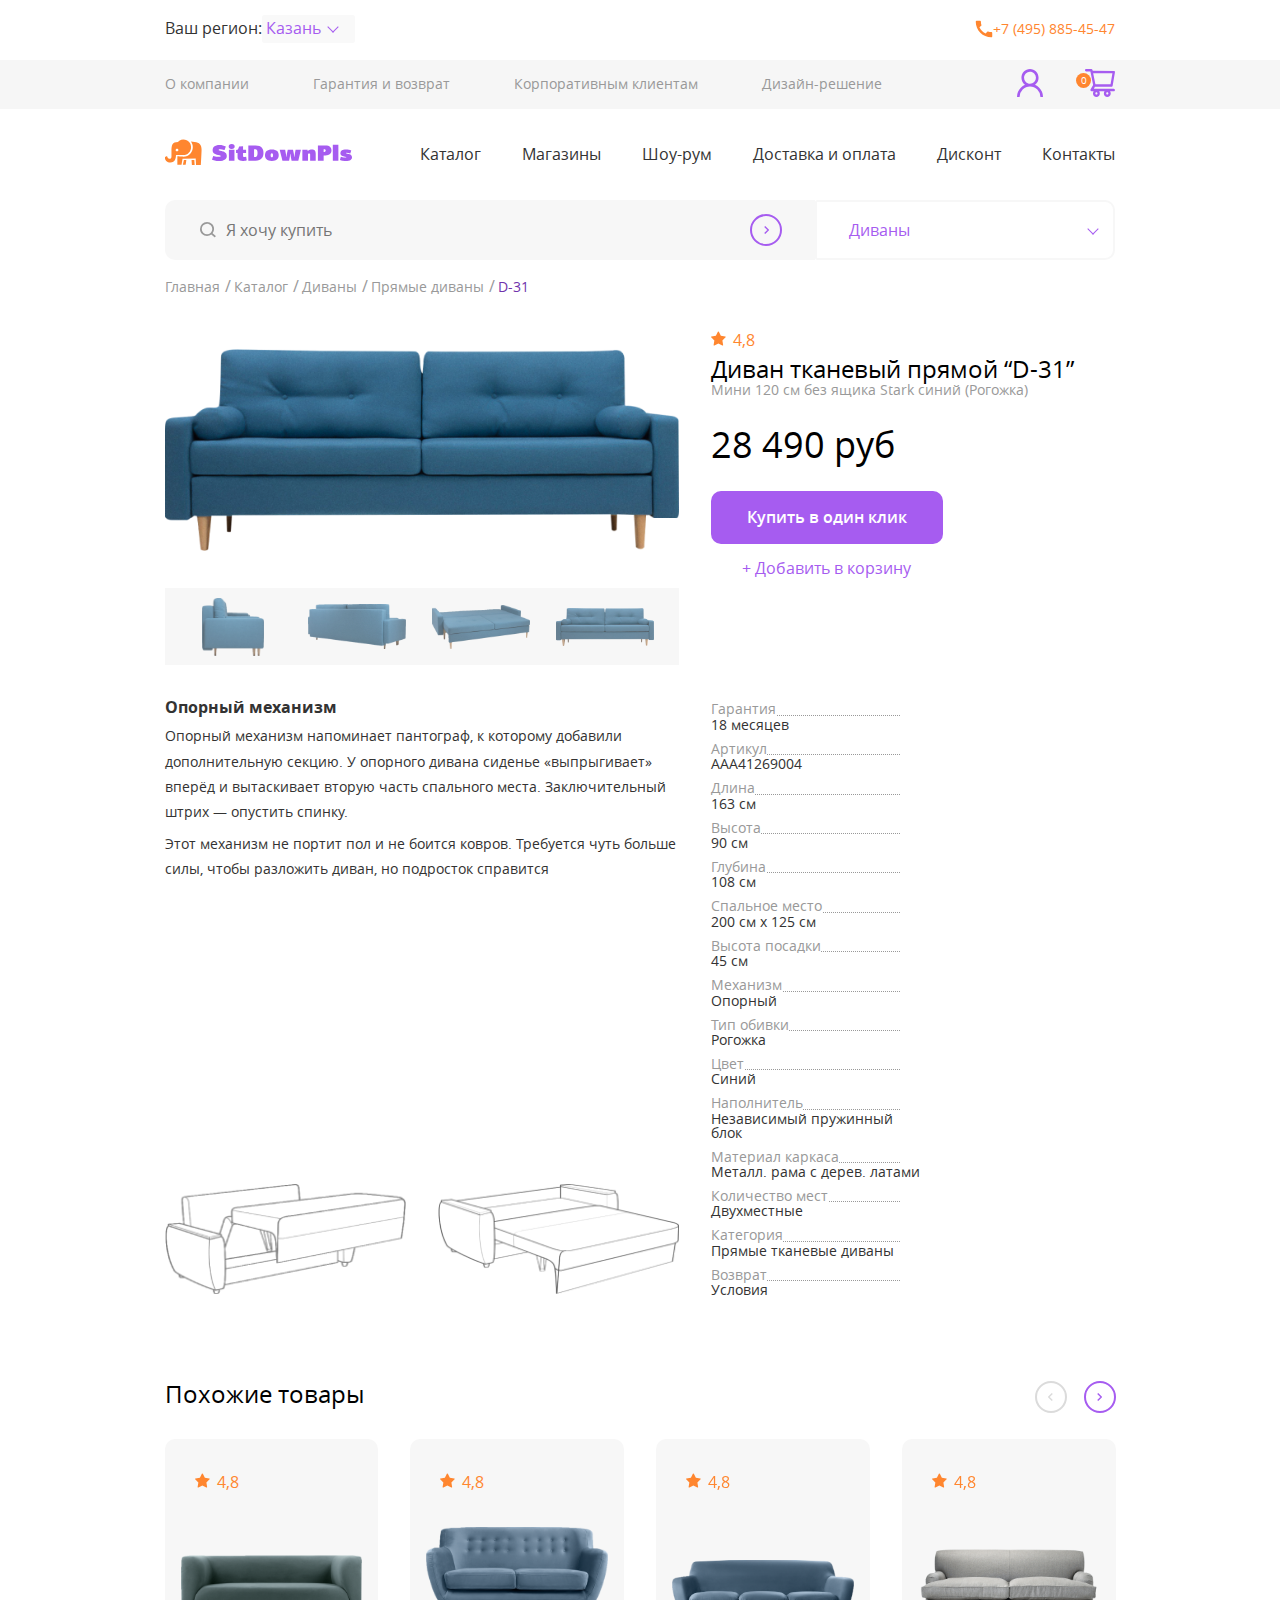
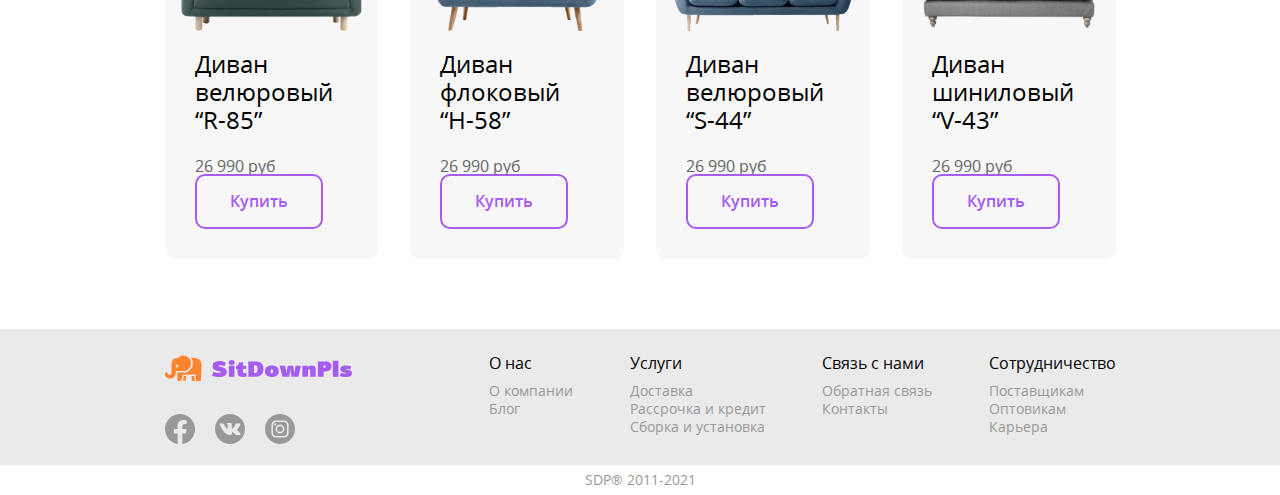
==== commit ba079d91: "optimizations" ====
--- a/card.html
+++ b/card.html
@@ -151,15 +151,15 @@
             </div>
           </div>
           <div class="card-page__descr">
-            <div class="product-raiting card-raiting">
-              <svg class="product-raiting-icon">
+            <div class="product__raiting card-raiting">
+              <svg class="product__raiting-icon">
                 <use xlink:href="img/sprite.svg#svg--star-icon"></use>
               </svg>
-              <span class="product-raiting-value">4,8</span>
+              <span class="product__raiting-value">4,8</span>
             </div>
             <h3 class="text-reset card-subheading card-page__descr-subheading">Диван тканевый прямой “D-31”</h3>
             <p class="card-page__descr-text card-page__descr-text-margin">Мини 120 см без ящика Stark синий (Рогожка)</p>
-            <span class="card-page__price-title">28 490 руб</span>
+            <span class="card-page__price-title">28&nbsp;490 руб</span>
             <div class="card-page__descr-btns">
               <button class="btn-reset btn btn-primary card-page__descr-btn" data-modal-path="orderForm">Купить в один клик</button>
               <button class="btn-reset card-page__descr-btn-basket">+ Добавить в корзину</button>
@@ -299,178 +299,162 @@
         <div class="swiper similar-products__slider">
           <div class="swiper-wrapper">
             <div class="swiper-slide similar-products__slide">
-              <article class="product-card">
-                <div class="product-raiting">
-                  <svg class="product-raiting-icon"><use xlink:href="img/sprite.svg#svg--star-icon"></use></svg>
-                  <span class="product-raiting-value">4,8</span>
-                </div>
-                <div class="product-img-box">
-                <picture class="product-card-picture">
+              <article class="product__card">
+                <div class="product__raiting">
+                  <svg class="product__raiting-icon"><use xlink:href="img/sprite.svg#svg--star-icon"></use></svg>
+                  <span class="product__raiting-value">4,8</span>
+                </div>
+                <picture class="product__card-picture">
                   <source srcset="img/sofa_r-85-mobile.png" type="image/png" media="(max-width: 576px)">
-                  <img class="product-img" src="img/sofa_r-85.png" alt="диван">
+                  <img class="product__img" src="img/sofa_r-85.png" alt="диван">
                 </picture>
-              </div>
-                <div class="product-card-content">
-                  <h3 class="card-subheading product-subheading product-subheading-mobile">
+                <div class="product__card-content">
+                  <h3 class="card-subheading product__subheading product-subheading-mobile">
                     Диван велюровый
-                    <span class="product-model-number">“R-85”</span>
-                  </h3>
-                  <span class="product-price">26&nbsp;990 руб</span>
-                  <button class="btn-reset btn product-btn product-btn-mobile">Купить</button>
-                </div>
-              </article>
-            </div>
-            <div class="swiper-slide similar-products__slide">
-              <article class="product-card">
-                <div class="product-raiting">
-                  <svg class="product-raiting-icon"><use xlink:href="img/sprite.svg#svg--star-icon"></use></svg>
-                  <span class="product-raiting-value">4,8</span>
-                </div>
-                <div class="product-img-box">
-                <picture class="product-card-picture">
+                    <span class="product__model-number">“R-85”</span>
+                  </h3>
+                  <span class="product__price">26&nbsp;990 руб</span>
+                  <button class="btn-reset btn product__btn product-btn-mobile">Купить</button>
+                </div>
+              </article>
+            </div>
+            <div class="swiper-slide similar-products__slide">
+              <article class="product__card">
+                <div class="product__raiting">
+                  <svg class="product__raiting-icon"><use xlink:href="img/sprite.svg#svg--star-icon"></use></svg>
+                  <span class="product__raiting-value">4,8</span>
+                </div>
+                <picture class="product__card-picture">
                   <source srcset="img/sofa_h-58-mobile.png" type="image/png" media="(max-width: 576px)">
-                  <img class="product-img" src="img/sofa_h-58.png" alt="диван">
+                  <img class="product__img" src="img/sofa_h-58.png" alt="диван">
                 </picture>
-              </div>
-                <div class="product-card-content">
-                  <h3 class="card-subheading product-subheading product-subheading-mobile">
+                <div class="product__card-content">
+                  <h3 class="card-subheading product__subheading product-subheading-mobile">
                     Диван флоковый
-                    <span class="product-model-number">“H-58”</span>
-                  </h3>
-                  <span class="product-price">26&nbsp;990 руб</span>
-                  <button class="btn-reset btn product-btn product-btn-mobile">Купить</button>
-                </div>
-              </article>
-            </div>
-            <div class="swiper-slide similar-products__slide">
-              <article class="product-card">
-                <div class="product-raiting">
-                  <svg class="product-raiting-icon"><use xlink:href="img/sprite.svg#svg--star-icon"></use></svg>
-                  <span class="product-raiting-value">4,8</span>
-                </div>
-                <div class="product-img-box">
-                <picture class="product-card-picture">
+                    <span class="product__model-number">“H-58”</span>
+                  </h3>
+                  <span class="product__price">26&nbsp;990 руб</span>
+                  <button class="btn-reset btn product__btn product-btn-mobile">Купить</button>
+                </div>
+              </article>
+            </div>
+            <div class="swiper-slide similar-products__slide">
+              <article class="product__card">
+                <div class="product__raiting">
+                  <svg class="product__raiting-icon"><use xlink:href="img/sprite.svg#svg--star-icon"></use></svg>
+                  <span class="product__raiting-value">4,8</span>
+                </div>
+                <picture class="product__card-picture">
                   <source srcset="img/sofa_s-44-mobile.png" type="image/png" media="(max-width: 576px)">
-                  <img class="product-img" src="img/sofa_s-44.png" alt="диван">
+                  <img class="product__img" src="img/sofa_s-44.png" alt="диван">
                 </picture>
-              </div>
-                <div class="product-card-content">
-                  <h3 class="card-subheading product-subheading product-subheading-mobile">
+                <div class="product__card-content">
+                  <h3 class="card-subheading product__subheading product-subheading-mobile">
                     Диван велюровый
-                    <span class="product-model-number">“S-44”</span>
-                  </h3>
-                  <span class="product-price">26&nbsp;990 руб</span>
-                  <button class="btn-reset btn product-btn product-btn-mobile">Купить</button>
-                </div>
-              </article>
-            </div>
-            <div class="swiper-slide similar-products__slide">
-              <article class="product-card">
-                <div class="product-raiting">
-                  <svg class="product-raiting-icon"><use xlink:href="img/sprite.svg#svg--star-icon"></use></svg>
-                  <span class="product-raiting-value">4,8</span>
-                </div>
-                <div class="product-img-box">
-                <picture class="product-card-picture">
+                    <span class="product__model-number">“S-44”</span>
+                  </h3>
+                  <span class="product__price">26&nbsp;990 руб</span>
+                  <button class="btn-reset btn product__btn product-btn-mobile">Купить</button>
+                </div>
+              </article>
+            </div>
+            <div class="swiper-slide similar-products__slide">
+              <article class="product__card">
+                <div class="product__raiting">
+                  <svg class="product__raiting-icon"><use xlink:href="img/sprite.svg#svg--star-icon"></use></svg>
+                  <span class="product__raiting-value">4,8</span>
+                </div>
+                <picture class="product__card-picture">
                   <source srcset="img/sofa_v-43-mobile.png" type="image/png" media="(max-width: 576px)">
-                  <img class="product-img" src="img/sofa_v-43.png" alt="диван">
+                  <img class="product__img" src="img/sofa_v-43.png" alt="диван">
                 </picture>
-              </div>
-                <div class="product-card-content">
-                  <h3 class="card-subheading product-subheading product-subheading-mobile">
+                <div class="product__card-content">
+                  <h3 class="card-subheading product__subheading product-subheading-mobile">
                     Диван шиниловый
-                    <span class="product-model-number">“V-43”</span>
-                  </h3>
-                  <span class="product-price">26&nbsp;990 руб</span>
-                  <button class="btn-reset btn product-btn product-btn-mobile">Купить</button>
-                </div>
-              </article>
-            </div>
-            <div class="swiper-slide similar-products__slide">
-              <article class="product-card">
-                <div class="product-raiting">
-                  <svg class="product-raiting-icon"><use xlink:href="img/sprite.svg#svg--star-icon"></use></svg>
-                  <span class="product-raiting-value">4,8</span>
-                </div>
-                <div class="product-img-box">
-                  <picture class="product-card-picture">
+                    <span class="product__model-number">“V-43”</span>
+                  </h3>
+                  <span class="product__price">26&nbsp;990 руб</span>
+                  <button class="btn-reset btn product__btn product-btn-mobile">Купить</button>
+                </div>
+              </article>
+            </div>
+            <div class="swiper-slide similar-products__slide">
+              <article class="product__card">
+                <div class="product__raiting">
+                  <svg class="product__raiting-icon"><use xlink:href="img/sprite.svg#svg--star-icon"></use></svg>
+                  <span class="product__raiting-value">4,8</span>
+                </div>
+                  <picture class="product__card-picture">
                     <source srcset="img/sofa_g41-mobile.png" type="image/png" media="(max-width: 576px)">
-                    <img class="product-img" src="img/sofa_g41.png" alt="диван">
+                    <img class="product__img" src="img/sofa_g41.png" alt="диван">
                   </picture>
-              </div>
-                <div class="product-card-content">
-                  <h3 class="card-subheading product-subheading product-subheading-mobile">
+                <div class="product__card-content">
+                  <h3 class="card-subheading product__subheading product-subheading-mobile">
                     Диван из кожзама
-                    <span class="product-model-number">“F-85”</span>
-                  </h3>
-                  <span class="product-price">26&nbsp;990 руб</span>
-                  <button class="btn-reset btn product-btn product-btn-mobile">Купить</button>
-                </div>
-              </article>
-            </div>
-            <div class="swiper-slide similar-products__slide">
-              <article class="product-card">
-                <div class="product-raiting">
-                  <svg class="product-raiting-icon"><use xlink:href="img/sprite.svg#svg--star-icon"></use></svg>
-                  <span class="product-raiting-value">4,8</span>
-                </div>
-                <div class="product-img-box">
-                  <picture class="product-card-picture">
+                    <span class="product__model-number">“F-85”</span>
+                  </h3>
+                  <span class="product__price">26&nbsp;990 руб</span>
+                  <button class="btn-reset btn product__btn product-btn-mobile">Купить</button>
+                </div>
+              </article>
+            </div>
+            <div class="swiper-slide similar-products__slide">
+              <article class="product__card">
+                <div class="product__raiting">
+                  <svg class="product__raiting-icon"><use xlink:href="img/sprite.svg#svg--star-icon"></use></svg>
+                  <span class="product__raiting-value">4,8</span>
+                </div>
+                  <picture class="product__card-picture">
                     <source srcset="img/sofa_g41-mobile.png" type="image/png" media="(max-width: 576px)">
-                    <img class="product-img" src="img/sofa_g41.png" alt="диван">
+                    <img class="product__img" src="img/sofa_g41.png" alt="диван">
                   </picture>
-                </div>
-                <div class="product-card-content">
-                  <h3 class="card-subheading product-subheading product-subheading-mobile">
+                <div class="product__card-content">
+                  <h3 class="card-subheading product__subheading product-subheading-mobile">
                     Диван из кожзама
-                    <span class="product-model-number">“F-85”</span>
-                  </h3>
-                  <span class="product-price">26&nbsp;990 руб</span>
-                  <button class="btn-reset btn product-btn product-btn-mobile">Купить</button>
-                </div>
-              </article>
-            </div>
-            <div class="swiper-slide similar-products__slide">
-              <article class="product-card">
-                <div class="product-raiting">
-                  <svg class="product-raiting-icon"><use xlink:href="img/sprite.svg#svg--star-icon"></use></svg>
-                  <span class="product-raiting-value">4,8</span>
-                </div>
-                <div class="product-img-box">
-                  <picture class="product-card-picture">
+                    <span class="product__model-number">“F-85”</span>
+                  </h3>
+                  <span class="product__price">26&nbsp;990 руб</span>
+                  <button class="btn-reset btn product__btn product-btn-mobile">Купить</button>
+                </div>
+              </article>
+            </div>
+            <div class="swiper-slide similar-products__slide">
+              <article class="product__card">
+                <div class="product__raiting">
+                  <svg class="product__raiting-icon"><use xlink:href="img/sprite.svg#svg--star-icon"></use></svg>
+                  <span class="product__raiting-value">4,8</span>
+                </div>
+                  <picture class="product__card-picture">
                     <source srcset="img/sofa_g41-mobile.png" type="image/png" media="(max-width: 576px)">
-                    <img class="product-img" src="img/sofa_g41.png" alt="диван">
+                    <img class="product__img" src="img/sofa_g41.png" alt="диван">
                   </picture>
-                </div>
-                <div class="product-card-content">
-                  <h3 class="card-subheading product-subheading product-subheading-mobile">
+                <div class="product__card-content">
+                  <h3 class="card-subheading product__subheading product-subheading-mobile">
                     Диван из кожзама
-                    <span class="product-model-number">“F-85”</span>
-                  </h3>
-                  <span class="product-price">26&nbsp;990 руб</span>
-                  <button class="btn-reset btn product-btn product-btn-mobile">Купить</button>
-                </div>
-              </article>
-            </div>
-            <div class="swiper-slide similar-products__slide">
-              <article class="product-card">
-                <div class="product-raiting">
-                  <svg class="product-raiting-icon"><use xlink:href="img/sprite.svg#svg--star-icon"></use></svg>
-                  <span class="product-raiting-value">4,8</span>
-                </div>
-                <div class="product-img-box">
-                  <picture class="product-card-picture">
+                    <span class="product__model-number">“F-85”</span>
+                  </h3>
+                  <span class="product__price">26&nbsp;990 руб</span>
+                  <button class="btn-reset btn product__btn product-btn-mobile">Купить</button>
+                </div>
+              </article>
+            </div>
+            <div class="swiper-slide similar-products__slide">
+              <article class="product__card">
+                <div class="product__raiting">
+                  <svg class="product__raiting-icon"><use xlink:href="img/sprite.svg#svg--star-icon"></use></svg>
+                  <span class="product__raiting-value">4,8</span>
+                </div>
+                  <picture class="product__card-picture">
                     <source srcset="img/sofa_g41-mobile.png" type="image/png" media="(max-width: 576px)">
-                    <img class="product-img" src="img/sofa_g41.png" alt="диван">
+                    <img class="product__img" src="img/sofa_g41.png" alt="диван">
                   </picture>
-                </div>
-                <div class="product-card-content">
-                  <h3 class="card-subheading product-subheading product-subheading-mobile">
+                <div class="product__card-content">
+                  <h3 class="card-subheading product__subheading product-subheading-mobile">
                     Диван из кожзама
-                    <span class="product-model-number">“F-85”</span>
-                  </h3>
-                  <span class="product-price">26&nbsp;990 руб</span>
-                  <button class="btn-reset btn product-btn product-btn-mobile">Купить</button>
+                    <span class="product__model-number">“F-85”</span>
+                  </h3>
+                  <span class="product__price">26&nbsp;990 руб</span>
+                  <button class="btn-reset btn product__btn product-btn-mobile">Купить</button>
                 </div>
               </article>
             </div>
@@ -573,8 +557,8 @@
 
   <div class="modal">
     <div class="modal__container modal-gallery" data-modal-target="cardSlider">
-      <button class="btn-reset modal__form-btn-close" aria-label="закрыть это окно">
-        <svg class="modal__form-icon-close"><use xlink:href="img/sprite.svg#svg--btn-close"></use></svg>
+      <button class="btn-reset modal-form-btn-close" aria-label="закрыть это окно">
+        <svg class="modal-form-icon-close"><use xlink:href="img/sprite.svg#svg--btn-close"></use></svg>
       </button>
         <div class="swiper modal__slider">
           <div class="swiper-wrapper">
@@ -638,8 +622,8 @@
         </div>
     </div>
     <div class="modal__container modal-form" data-modal-target="orderForm">
-      <button class="btn-reset modal__form-btn-close" aria-label="закрыть это окно">
-        <svg class="modal__form-icon-close"><use xlink:href="img/sprite.svg#svg--btn-close"></use></svg>
+      <button class="btn-reset modal-form-btn-close" aria-label="закрыть это окно">
+        <svg class="modal-form-icon-close"><use xlink:href="img/sprite.svg#svg--btn-close"></use></svg>
       </button>
       <div class="thanks-popup">
         <img class="thanks-popup__img" src="img/elephant-popup.png" alt="Оранжевый слон">
@@ -647,16 +631,16 @@
       </div>
       <form class="modal-form__form" action="post">
         <h3 class="section-subheading modal__subheading">Купить в один клик</h3>
-        <p class="form-descr modal__descr">Чтобы оформить заказ — заполните формы ниже и наш менеджер свяжется с вами в течении часа.</p>
-        <label class="form-label">
-          <input class="form-input input-name" type="text" name="name" placeholder="Как вас зовут?" data-validate-field="name" aria-label="введите ваше имя">
+        <p class="form__descr modal__descr">Чтобы оформить заказ — заполните формы ниже и наш менеджер свяжется с вами в течении часа.</p>
+        <label class="form__label">
+          <input class="form__input input-name" type="text" name="name" placeholder="Как вас зовут?" data-validate-field="name" aria-label="введите ваше имя">
         </label>
-        <label class="form-label">
-          <input class="form-input input-phone" type="tel" name="phone" placeholder="Ваш телефон" data-validate-field="phone" aria-label="введите ваш телефон">
+        <label class="form__label">
+          <input class="form__input input-phone" type="tel" name="phone" placeholder="Ваш телефон" data-validate-field="phone" aria-label="введите ваш телефон">
         </label>
-        <button class="btn-reset btn form-btn btn-disabled" type="submit">Отправить</button>
-        <div class="form-checkbox-wrap">
-          <label class="form-label form-checkbox">
+        <button class="btn-reset btn form__btn btn-disabled" type="submit">Отправить</button>
+        <div class="form__checkbox-wrap">
+          <label class="form__label form-checkbox">
             <input class="visually-hidden custom-input-checkbox form-field" type="checkbox">
             <span class="custom-checkbox-content">Принимаю&nbsp;<a class="agreement-link" href="#">пользовательское соглашение</a></span>
           </label>
--- a/styles/main.css
+++ b/styles/main.css
@@ -1 +1 @@
-.custom-checkbox-content{display:flex;align-items:center;padding-left:23px;position:relative;font-size:14px;line-height:19px;z-index:3;cursor:pointer;outline:transparent solid 2px;outline-offset:2px;transition:color .2s ease-in-out,outline-color .2s ease-in-out}.custom-checkbox-content::before{content:"";position:absolute;left:0;display:inline-block;width:14px;height:14px;border:1px solid #999;border-radius:2px;transition:border-color .2s ease-in-out,background .2s ease-in-out;background-position:center;background-size:10px 10px;background-repeat:no-repeat}.custom-input-checkbox:checked+.custom-checkbox-content::before{background-image:url(../img/check.png);background-color:#a65cf0;border-color:#a65cf0}.custom-input-checkbox.focus-visible+.custom-checkbox-content{outline-color:#a65cf0}@font-face{font-family:"Open Sans";src:url(../fonts/opensans-regular.woff2) format("woff2");font-weight:400;font-style:normal;font-display:swap}@font-face{font-family:"Open Sans";src:url(../fonts/opensans-semibold.woff2) format("woff2");font-weight:600;font-style:normal;font-display:swap}@font-face{font-family:"Open Sans";src:url(../fonts/opensans-bold.woff2) format("woff2");font-weight:700;font-style:normal;font-display:swap}@font-face{font-family:"Play Fair";src:url(../fonts/Playfairdisplayblack.woff2) format("woff2");font-weight:900;font-style:normal;font-display:swap}*,::after,::before{box-sizing:inherit}html{box-sizing:border-box}body{min-width:320px;height:100vh;font-family:"Open Sans",Arial,Helvetica,sans-serif}body.lock{position:fixed;top:0;left:0;width:100%;height:100vh;overflow:hidden}img{max-width:100%;height:100%;-o-object-fit:cover;object-fit:cover}.container{margin:0 auto;padding:0 15px;max-width:1310px}.grid{display:grid;grid-template-columns:repeat(12,1fr);gap:32px}.btn-reset{padding:0;border:none;cursor:pointer;background:0 0}.picture-reset{display:block}.btn{padding:20px 51px;font-weight:600;background:#a65cf0;border-radius:10px;color:#fff;border:2px solid transparent;transition:color .2s ease-in-out,background-color .2s ease-in-out,border .2s ease-in-out}.visually-hidden{position:absolute;width:1px;height:1px;margin:-1px;padding:0;border:0;-webkit-clip-path:inset(100%);clip-path:inset(100%);clip:rect(1px,1px,1px,1px);overflow:hidden}.js-focus-visible :focus:not(.focus-visible){outline:0}.is-focus{position:relative;z-index:1}.is-focus::before{content:"";position:absolute;top:-2px;right:-6px;bottom:-2px;left:-6px;background:#ebd1ff;z-index:-1;visibility:hidden;opacity:0;transform:translateY(-100%);transition-property:transform,opacity;transition-duration:.3s;transition-timing-function:ease-in-out}.is-focus.focus-visible::before{transform:translateY(0);opacity:1;visibility:visible}:focus,:focus-visible{outline:0}.list-reset{margin:0;padding:0;list-style:none}.link-reset{color:inherit;text-decoration:none}.prime-text{font-size:16px;line-height:120%;color:#333}.text-reset{margin:0}.disable-scroll{position:fixed;left:0;top:0;width:100%;height:100vh;overflow:hidden}.modal.is-open{opacity:1;visibility:visible;transition:opacity .2s ease-in,visibility .2s ease-in}.fade{opacity:0;transition:opacity .2s ease-in-out}.fade.animate-open{opacity:1;transition:opacity .2s ease-in-out}.through-text{text-decoration:line-through}.header{background:linear-gradient(180deg,#f6f6f6 24%,#fff0 24%)}.header__container{grid-row-gap:32px;align-items:center}.header__top-nav{grid-column:5/span 8;padding:15px 0}.header__top-nav-mobile{display:none}.header__region{display:flex;align-items:center}.header__burger{display:none;position:relative;width:24px;height:24px}.header__burger::after,.header__burger::before{content:"";position:absolute;left:0;width:100%;height:3px;border-radius:4px;background:#a65cf0;transition:transform .2s ease-in}.header__burger::before{top:0}.header__burger-line{position:absolute;top:11px;left:0;width:100%;height:3px;border-radius:4px;background:#a65cf0;transition:transform .2s ease-in}.header__burger::after{bottom:0}.header__account,.header__user-icon{width:26px;height:28px}.header__basket,.header__basket-icon{width:30px;height:28px}.header__basket-icon,.header__user-icon{fill:#a65cf0;transition:fill .2s ease-in}.header__basket{margin-left:42px;position:relative}.header__account:focus-visible,.header__basket:focus-visible{background-color:#c998fb}.header__account:focus-visible .header__basket-icon,.header__account:focus-visible .header__user-icon,.header__basket:focus-visible .header__basket-icon,.header__basket:focus-visible .header__user-icon{fill:#fff}.header__basket-counter{display:flex;justify-content:center;align-items:center;position:absolute;top:4px;left:-9px;width:15px;height:15px;border-radius:50%;background:#ff862f;color:#fff;font-size:10px;line-height:100%;pointer-events:none}.header__account:hover .header__basket-icon,.header__account:hover .header__user-icon,.header__basket:hover .header__basket-icon,.header__basket:hover .header__user-icon{fill:#c998fb}.header__logo{grid-column:1/span 2;grid-row:2}.header__phone-link{display:flex;align-items:center;padding-left:20px;font-size:14px;line-height:1.9;color:#ff862f;background-image:url(../img/phone-icon.svg);background-position:left center;background-repeat:no-repeat;transition:color .2s ease-in}.header__phone-link:hover{color:#ffbd59}.header__phone-link:hover svg{fill:#ffbd59}.header__phone-link:focus-visible{background-color:#fff5d1}.header__menu{grid-column:3/span 10;grid-row:2/span 1}.header__bottom-nav-list,.header__top-nav-list{display:flex;justify-content:flex-end}.header__left-block{grid-column:1/span 4;display:flex;align-items:center}.header__top-nav-list-item:not(:last-child){margin-right:64px}.header__top-nav-list-link{font-size:14px;line-height:100%;color:#999;transition:color .2s ease-in,background .2s ease-in}.header__top-nav-list-link:hover{color:#a65cf0}.header__top-nav-list-link.focus-visible,.header__top-nav-list-link:active{color:#7033ac}.header__bottom-nav-list-item:not(:last-child){margin-right:93px}.header__bottom-nav-list-link{line-height:22px;transition:color .2s ease-in}.header__bottom-nav-list-link:hover{color:#a65cf0}.header__bottom-nav-list-link:active{color:#7033ac}.header__form{display:flex;justify-content:space-between;grid-column:1/span 10}.header__search-inner{display:flex;align-items:center;position:relative;width:100%}.header__form-input{padding:16px 59px;position:relative;width:100%;height:60px;background:#f7f7f7;border:2px solid transparent;border-radius:10px 0 0 10px;outline:0;transition:background .2s ease-in,border-color .2s ease-in}.header__form-input:hover{background:#eaeaea}.header__form-input.focus-visible{border-color:#7033ac;background:#f8efff}.header__search-icon{position:absolute;top:50%;left:33px;width:20px;height:20px;transform:translateY(-50%);z-index:2;pointer-events:none}.header__arrow-slim-icon{width:13px;height:8px}.header__search-btn{display:flex;justify-content:center;align-items:center;position:absolute;top:50%;right:33px;width:32px;height:32px;border-radius:50%;border:2px solid #a65cf0;transform:translateY(-50%);z-index:2;transition:background .2s ease-in,border-color .2s ease-in}.header__search-btn:hover{background:#a65cf0}.header__search-btn:hover .small-arrow-icon{stroke:#fff}.header__search-btn:focus-visible{background-color:#c998fb;border-color:#a65cf0}.header__search-btn:focus-visible .small-arrow-icon{stroke:#fff}.header__search-btn:active{background:#7033ac}.header__left-block .choices{margin-right:16px;margin-bottom:0;border:none}.header__left-block .choices[data-type*=select-one] .choices__inner{padding-bottom:0}.header__left-block .choices__inner{display:flex;align-items:center;margin-bottom:0;padding:0 18px 0 0;border:none;font-size:16px;line-height:120%;color:#a65cf0;min-width:85px;min-height:auto}.header__left-block .choices__list--dropdown,.header__left-block .choices__list[aria-expanded]{word-break:normal}.header .choices.is-open .choices__list--dropdown,.header .choices.is-open .choices__list[aria-expanded]{border:2px solid #f7f7f7;border-radius:0;background-color:#fff}.header__left-block .choices__list--dropdown .choices__list,.header__left-block .choices__list[aria-expanded] .choices__list{overflow:unset}.header .choices[data-type*=select-one]::after{content:"";position:absolute;top:calc(50% - 3px);right:18px;width:8px;height:8px;border-width:1px;border-color:#a65cf0;border-left:1px;border-bottom:1px;transform:rotate(135deg)}.header .choices[data-type*=select-one].is-open:after{margin-top:0;border-color:#a65cf0;transform:rotate(315deg)}.header__form .choices{min-width:300px;z-index:13}.header__form .choices.is-focused .choices__inner{background-color:#f8efff;border-color:#a65cf0}.header__form .choices:active .choices__inner{border-color:#7033ac}.header__form .choices[data-type*=select-one] .choices__inner{padding:13px 28px}.header__form .choices__list--dropdown{padding:30px 22px;margin-top:0;border:2px solid #f7f7f7;border-bottom-right-radius:10px;border-bottom-left-radius:10px;-moz-column-count:2;column-count:2;min-width:100%;word-break:normal;background-color:#fff;z-index:13}.header__form .choices__inner{border:2px solid #f7f7f7;border-top-right-radius:10px;border-bottom-right-radius:10px;font-size:16px;line-height:22px;background-color:#fff;transition:border .2s ease-in-out,background-color .2s ease-in-out}.header__form .choices:hover .choices__inner{border-color:#a65cf0}.header__form .choices__item{color:#a65cf0}.header__form .choices__list--dropdown .choices__list,.header__form .choices__list[aria-expanded] .choices__list{overflow:unset}.header__form .choices__list--dropdown .choices__item--selectable.is-highlighted{color:#c998fb;background-color:transparent}.header__user-block{grid-column:11/span 2;display:flex;justify-content:flex-end}.hero{padding-top:30px}.hero__slider-container{padding-top:82px;max-width:1280px}.hero__container-mobile{display:flex;justify-content:center;align-items:center}.hero__slider{position:relative}.hero__slider-btn_mobile{display:none;min-width:296px}.hero__slide-1,.hero__slide-2,.hero__slide-3{padding-bottom:80px;background-repeat:no-repeat;background-position:center;background-size:cover}.hero__slide-1{background-image:url(../img/hero-slide1.webp)}.hero__slide-2{background-image:url(../img/hero-slide2.webp)}.hero__slide-3{background-image:url(../img/hero-slide3.webp)}.hero__slider-subheading{margin:0 0 46px;max-width:563px;font-size:48px;line-height:65px;color:#999}.hero__swiper-pagination{position:absolute;bottom:23px;z-index:3;display:flex;justify-content:center;width:100%}.hero__swiper-pagination .swiper-pagination-bullet{margin:0 15px 0 0;position:relative;width:22px;height:22px;border-radius:100%;background:0 0;opacity:1;cursor:pointer}.hero__swiper-pagination .swiper-pagination-bullet:not(:last-child){margin-right:4px}.hero__swiper-pagination .swiper-pagination-bullet:last-child{margin-right:0}.footer__top{padding:26px 0 18px;background-color:#eaeaea}.footer__container{display:flex;justify-content:space-between}.footer__logo{display:block;margin-bottom:29px}.footer__nav{display:flex;justify-content:space-between;width:65.859%}.footer__social-list{display:flex}.footer__list-subheading{margin:0 0 10px;font-size:16px;line-height:100%;font-weight:400}.footer__social-list-icon,.footer__social-list-link{width:30px;height:30px}.footer__social-list-link{display:inline-block;transition:background .2s ease-in}.footer__social-list-link:focus-visible{background-color:#c998fb}.footer__social-list-link:focus-visible .footer__social-list-icon{fill:#fff}.footer__social-list-icon{fill:#999;transition:fill .2s ease-in}.footer__social-list-icon:hover{fill:#a65cf0}.footer__social-list-icon:active{fill:#7033ac}.footer__list-link{font-size:14px;line-height:100%;color:#999;transition:color .2s ease-in,background .2s ease-in}.footer__list-link.focus-visible{background:#ebd1ff;color:#7033ac}.footer__list-link:hover{color:#a65cf0}.footer__list-link:active{color:#7033ac}.footer__social-list-item:not(:last-child){margin-right:20px}.footer__bottom{display:flex;justify-content:center;align-items:center}.footer__copyright{font-size:14px;line-height:30px;color:#999}.noUi-horizontal{height:auto}.noUi-target{border:none;box-shadow:none;background:#eaeaea}.noUi-base{height:3px;background-color:#eaeaea;cursor:pointer}.noUi-connects{overflow:hidden;z-index:0;border-radius:3px}.noUi-horizontal .noUi-handle-lower,.noUi-horizontal .noUi-handle-upper{position:relative;top:0;left:82%;width:0;height:0;border-style:solid;border-width:0 7.5px 14px;border-color:transparent transparent #a65cf0;border-radius:4px;background:0 0;box-shadow:none;cursor:pointer;transition:.2s}.noUi-horizontal .noUi-handle-lower:hover,.noUi-horizontal .noUi-handle-upper:hover{border-bottom-color:#c998fb}.noUi-horizontal .noUi-handle-lower:active,.noUi-horizontal .noUi-handle-upper:active{border-bottom-color:#7033ac}.noUi-touch-area{height:100%;width:100%}.noUi-horizontal .noUi-handle-upper{left:79%}.noUi-handle:after,.noUi-handle:before{display:none}.noUi-connect{background:#a65cf0}.breadcrumbs__container{padding:17px 15px 12px}.breadcrumbs__list{display:flex}.breadcrumbs__list-item{position:relative}.breadcrumbs__list-item:not(:last-child){margin-right:14px}.breadcrumbs__list-item:not(:last-child)::after{content:"/";position:absolute;right:-11px;top:50%;color:#999;transform:translateY(-50%)}.breadcrumbs__list-link{font-size:14px;line-height:100%;color:#999;transition:color .2s ease-in}.breadcrumbs__list-link:hover{color:#a65cf0}.breadcrumbs__list-link:focus-visible{background-color:#ebd1ff;color:#a65cf0}.breadcrumbs__list-link:active,.breadcrumbs__list-link_current,.breadcrumbs__list-link_current:hover{color:#7033ac}.form-input{padding:7px 15px;width:100%;border:1px solid transparent;border-radius:10px;font-size:16px;line-height:40px;background:#f7f7f7;outline:0;transition:background-color .2s ease-in,border-color .2s ease-in}.form-input:hover{background-color:#eaeaea}.form-input:focus-visible{border-color:#a65cf0;background-color:#f8efff}.form-btn{margin-bottom:12px;padding:17px 33px}.form-btn:hover{background-color:#c998fb}.form-btn:focus-visible{border-color:#7033ac;background-color:#c998fb}.form-btn:active{background-color:#7033ac}.form-label{display:block;position:relative;border:2px solid transparent;transition:border-color .2s ease-in}.form-label:not(:last-child){margin-bottom:24px}.form-checkbox-wrap{display:flex;align-items:center}.form-descr{margin:0 0 12px;font-size:14px;line-height:19px}.agreement-link{color:#a65cf0}.catalog{padding-bottom:50px}.catalog__breadcrumbs{margin-bottom:20px}.catalog__subheading{display:inline-block;margin-right:17px;font-size:24px;line-height:130%}.catalog__mobile-wrapper{display:none}.catalog__filters{grid-column-end:3 span;grid-row-end:3 span}.catalog__filters-bottom,.catalog__filters-price{margin-bottom:20px}.catalog__filters-item{margin-bottom:16px}.catalog__filters-item:nth-last-child(4){display:none}.catalog__filters-btn{border-bottom:1px solid transparent;font-size:16px;line-height:100%;color:#a65cf0;transition:border-bottom .2s ease-in,color .2s ease-in,background .2s ease-in}.catalog__filters-btn:hover{border-color:#a65cf0}.catalog__filters-btn:focus-visible{background-color:#c998fb;color:#fff}.catalog__filters-btn:active{color:#7033ac;border-color:#7033ac}.catalog__filters-price-text{margin-right:10px;font-size:16px;line-height:100%;color:#666}.catalog__filters-subheading{margin:0 0 20px;font-size:16px;line-height:100%;font-weight:400;color:#333}.catalog__values-subheading{margin:0 0 11px;font-size:16px;line-height:100%;color:#666}.catalog__filters-price-setting{display:flex;align-items:center;justify-content:space-between;margin-bottom:9px}.catalog__filters-price-label{display:flex;align-items:center}.catalog__banner{display:flex;flex-direction:column;border-radius:10px;background:#333;overflow:hidden}.catalog__banner-content{flex:1 1 auto;display:flex;flex-direction:column;padding:30px}.catalog__banner-subheading{margin:0;font-family:"Play Fair";font-size:24px;line-height:32px;color:#d5b986}.catalog__banner-text{margin:0 0 13px;font-size:16px;line-height:22px;color:#999}.catalog__grid-content{grid-column:9 span}.catalog__content-list{display:grid;grid-template-columns:repeat(9,1fr);margin-bottom:34px;gap:32px}.catalog__content-list-item{display:none;grid-column:3 span;height:auto;min-height:420px}.catalog__custom-checkbox-content{padding-left:32px;font-size:16px;line-height:100%}.catalog__custom-checkbox-content::before{width:20px;height:20px;transition:border-color .2s ease-in-out}.catalog__custom-checkbox-content::after{top:-2px;width:20px;height:20px;border-radius:3px}.catalog__filters-price-input{padding:4px 13px;max-width:86px;border:1px solid #999;border-radius:2px;font-size:16px;line-height:100%;color:#666}.catalog__filters-price-input:focus-visible{background-color:#ebd1ff;border-color:#a65cf0}.catalog__filters-price-input::-webkit-inner-spin-button,.catalog__filters-price-input::-webkit-outer-spin-button{display:none}.catalog__filters-input:focus-visible+span::before{background-color:#ebd1ff}.catalog__choice{display:flex;align-items:flex-start;justify-content:flex-start}.catalog__choice-list{display:flex;align-items:flex-start;justify-content:flex-start;flex-wrap:wrap}.catalog__choice-item{margin-right:20px;margin-bottom:8px;padding:7px 11px;border-radius:3px}.catalog__choice-item svg{margin-left:6px;width:9px;height:9px;stroke:var(--color-grey-shade);pointer-events:none}.catalog__filters-label:hover .catalog__custom-checkbox-content{color:#a65cf0}.catalog__filters-label:hover .catalog__custom-checkbox-content::before{border-color:#a65cf0}.banner{display:grid;grid-template-columns:1fr}.banner__container{padding-top:154px;padding-bottom:150px;grid-column:1/-1;grid-row:1/2;width:100%}.banner__picture{display:block;grid-column:1/-1;grid-row:1/2;font-size:0}.banner__subheading{margin:0;font-family:"Play Fair";font-size:60px;line-height:120%;color:#d5b986}.banner__text{margin:0 0 50px;max-width:508px;font-size:48px;line-height:120%}.banner__btn{padding:18px 33px}.card-page{padding-bottom:84px}.card-page__container{padding-top:20px}.card-page__top{grid-row-gap:16px;grid-template-rows:minmax(auto,1fr);margin-bottom:34px}.card-page__descr{grid-column:7/span 6;grid-row:span 2/2}.card-page__slider-main{max-height:245px}.card-page__slider-main,.card-page__slider-nav{grid-column:span 6;width:100%}.card-page__slider-nav{padding:8px 19px;background-color:#f7f7f7}.card-page__slider-main .swiper-slide{display:flex;justify-content:center;align-items:center;flex-shrink:0;overflow:hidden;width:100%;height:100%;cursor:pointer}.card-page__slider-nav .swiper-slide{display:flex;align-items:center;justify-content:flex-start;flex-shrink:0;overflow:hidden;max-height:61px;opacity:.7;cursor:pointer}.card-page__slider-main img{display:block;width:100%;-o-object-fit:contain;object-fit:contain}.card-page__slider-nav img{display:block;width:95%;height:95%;-o-object-fit:contain;object-fit:contain}.card-page__prime-text{font-size:14px;line-height:180%;color:#333}.card-page__descr-text{font-size:14px;line-height:100%;color:#999}.card-page__descr-text-margin{margin:0 0 24px}.card-page__price-title{display:inline-block;margin-bottom:23px;font-size:36px;line-height:130%}.card-page__descr-btns{display:flex;justify-content:center;align-items:center;flex-direction:column;width:-webkit-max-content;width:-moz-max-content;width:max-content}.card-page__descr-list{display:flex;align-items:flex-end;margin:0;width:100%}.card-page__descr-list:not(:last-child){margin-bottom:7px}.card-page__descr-block{position:relative;width:52.8%}.card-page__descr-block::before{content:"";display:block;position:absolute;left:0;bottom:2px;width:100%;border-bottom:1px dotted #999}.card-page__bottom-right-list-descr{margin:0;line-height:1}.card-page__bottom-right-list-title{background:#fff;position:relative}.card-page__descr-btn{display:block;padding:15px 34px;margin-bottom:15px}.card-page__descr-btn-basket{position:relative;color:#a65cf0}.card-page__descr-btn-basket::before{content:"";position:absolute;left:0;bottom:-3px;width:100%;height:1px;background-color:#a65cf0;opacity:0;transition:opacity .3s ease-in-out}.card-page__descr-btn-basket:hover::before{opacity:1}.card-page__bottom-col{display:flex;flex-direction:column;grid-column:span 6}.card-page__bottom-left{justify-content:space-between}.card-page__bottom-left-images{display:flex;align-items:center;justify-content:flex-start;gap:32px}.card-page__bottom-left-image:first-child{margin-right:32px}.card-page__bottom-left-descr-first{margin-bottom:7px}.card-page__bottom-left-subheading{margin:0 0 8px;line-height:100%}.cooperations{padding-bottom:70px}.cooperations__breadcrumbs{margin-bottom:20px}.cooperations__subheading{margin-bottom:33px}.cooperations__subheading-secondary{margin:0 0 14px}.cooperations__list-whats-get{margin-bottom:34px;width:49%}.cooperations__text{max-width:842px;line-height:180%;color:#666}.cooperations__text-margin{margin-bottom:34px}.cooperations__text-advantages{margin-bottom:12px}.cooperations__text-advantages-last{margin-bottom:34px}.cooperations__card-subheading-margin{margin:0 0 11px}.cooperations__list-whats-get-item{padding-left:37px;background-position:top left;background-repeat:no-repeat}.cooperations__list-whats-get-item:first-child{background-image:url(../img/network.png)}.cooperations__list-whats-get-item:nth-child(2){background-image:url(../img/briefcase.png)}.cooperations__list-whats-get-item:last-child{background-image:url(../img/git-pull-request.png)}.cooperations__list-whats-get-item p{line-height:150%}.cooperations__list-whats-get-item:not(:last-child){margin-bottom:12px}.cooperations__subheading-ordered{margin:0 0 14px;font-size:16px;line-height:22px;font-weight:600;color:#ff862f}.cooperations__ordered-list{margin:0 0 32px;padding-left:18px}.cooperations__ordered-list-item::marker{font-size:16px;color:#ff862f}.cooperations__ordered-list-item:not(:last-child){margin-bottom:14px}.cooperations__ordered-list-item p{padding-left:8px;max-width:817px}.cooperations__bottom-block{display:flex;align-items:center;max-width:624px}.cooperations__bottom-block-img{margin-right:32px}.cooperations__bottom-block-subheading{line-height:150%}.btn-primary:hover{background-color:#c998fb}.btn-primary:focus-visible{border-color:#7033ac;background-color:#c998fb}.btn-primary:active{background-color:#7033ac}.white-font{color:#fff}.small-arrow-icon{width:5px;height:10px;stroke:#a65cf0;stroke-width:2px;transition:stroke .2s ease-in}.logo-icon{width:187px;height:27px}.section-subheading{margin:0 0 26px;font-size:32px;line-height:100%;font-weight:400}.card-subheading{font-size:24px;line-height:115%;font-weight:400}.section-header{display:flex;justify-content:space-between;margin-bottom:26px}.active{display:block}.static-slider-btn-mobile{display:none}.discount{display:flex;align-items:center;position:absolute;left:0;top:29px;padding:9px 30px;-webkit-clip-path:polygon(89% 0,100% 50%,89% 100%,0 100%,0 50%,0 0);clip-path:polygon(89% 0,100% 50%,89% 100%,0 100%,0 50%,0 0);min-width:58px;background-color:#ff862f}.discount__text{font-size:14px;line-height:19px;font-weight:700}.pagination-progress{width:20px;height:20px;transform:rotate(-90deg)}.pagination-progress__background{stroke:#ff862f;stroke-width:2px}.pagination-progress__circle{stroke:#fff;stroke-dasharray:200;stroke-linecap:round;stroke-width:2px}@-webkit-keyframes slide-progress{0%{stroke-dashoffset:158}100%{stroke-dashoffset:200}}@keyframes slide-progress{0%{stroke-dashoffset:158}100%{stroke-dashoffset:200}}.card-arrow-icon{margin-left:7px;width:22px;height:22px;border-radius:50%;border:2px solid #a65cf0;stroke:#a65cf0;stroke-width:2px;stroke-linecap:round;transition:background-color .2s ease-in-out,stroke .2s ease-in-out,border-color .2s ease-in-out}.in-catalog-link{display:flex;justify-content:center;align-items:center;align-self:flex-start;position:relative;font-size:16px;line-height:120%;color:#a65cf0;font-weight:700;transition:color .2s ease-in}.in-catalog-link::before{content:"";position:absolute;left:0;bottom:-2px;width:calc(100% - 27px);height:2px;background-color:transparent;transition:background-color .2s ease-in-out}.in-catalog-link:hover::before{background-color:#a65cf0}.in-catalog-link:hover .card-arrow-icon{stroke:#fff;background-color:#a65cf0}.in-catalog-link:focus-visible::before{background-color:#c998fb}.in-catalog-link:focus-visible .card-arrow-icon{border-color:#a65cf0;stroke:#fff;background-color:#c998fb}.in-catalog-link:active{color:#7033ac}.in-catalog-link:active::before{background-color:#7033ac}.in-catalog-link:active .card-arrow-icon{border-color:#7033ac;stroke:#fff;background-color:#7033ac}.pagination{display:flex;justify-content:center;align-items:center;width:100%}.pagination__item:not(:last-child){margin-right:16px}.pagination__link{display:inline-flex;align-items:center;padding:0 9px;height:32px;border:2px solid #a65cf0;border-radius:10px;font-size:16px;line-height:100%;font-weight:600;color:#a65cf0;text-decoration:none;transition:color .2s ease-in-out,background-color .2s ease-in-out,border-color .2s ease-in-out}.pagination__link:hover{background-color:#a65cf0;color:#fff;border-color:transparent}.pagination__link:focus-visible{background-color:#c998fb;color:#fff;border-color:#a65cf0}.pagination__link:active{background-color:#7033ac;color:#fff;border-color:transparent}.pagination__link--current{background-color:#7033ac;color:#fff;border-color:#7033ac}.btn-disabled{color:#999;background:#f7f7f7;pointer-events:none}.card-raiting{margin-bottom:3px;padding-top:15px;padding-left:0}.similar-products{padding-bottom:70px}.similar-products__slider{position:relative;overflow:inherit;overflow-x:clip}.similar-products__slider .swiper-wrapper{box-sizing:border-box}.similar-products__slide{height:auto}.js-validate-error-label{position:absolute;top:-16px;left:17px;font-size:12px;line-height:16px}@media (max-width:1319px){.grid{grid-template-columns:repeat(9,1fr)}.container{max-width:981px}.header{background:linear-gradient(180deg,#f6f6f6 19%,#fff0 19%);background-position-y:60px}.header__container{grid-template-rows:58px 50px 92px 60px;grid-row-gap:0}.header__left-block{justify-content:space-between;grid-column:1/-1}.header__top-nav,.header__user-block{grid-row:2}.header__top-nav{grid-column:1/span 7}.header__top-nav-list{justify-content:initial}.header__logo,.header__menu{grid-row:3}.header__menu{grid-column:3/span 7}.header__user-block{grid-column:8/span 2}.header__form{grid-column:1/-1}.header__bottom-nav-list-item:not(:last-child){margin-right:41px}.specials__product-big{background-image:none}.top-category__list{grid-auto-rows:minmax(31.9375rem,auto);grid-template-rows:repeat(2,minmax(31.9375rem,auto))}.top-category__list-item_big{grid-column:span 6}.top-category__list-item-sofs{grid-column-start:1;grid-column-end:7}.top-category__list-item-armchairs,.top-category__list-item-beds,.top-category__list-item-chairs,.top-category__list-item-dressers{grid-column:span 3;height:auto}.top-category__list-item-beds{grid-row:1;grid-column-start:7;grid-column-end:10;background-image:url(../img/beds-1024.png)}.top-category__list-item-armchairs{background-image:url(../img/armchairs-1024.png)}.top-category__list-item-dressers{background-image:url(../img/dressers-1024.png)}.top-category__list-item-chairs{background-image:url(../img/chairs-1024.png)}.we-glad__left{grid-column:span 4}.we-glad__right{grid-column:span 5}.catalog__desctop-subheading,.catalog__filters{display:none}.catalog__mobile-wrapper{display:block;grid-column:1/-1}.catalog__mobile-filters{display:grid;grid-template-columns:repeat(9,1fr);align-items:center}.catalog__mobile-filters-list{grid-column:2/-1;display:grid;grid-template-columns:repeat(8,1fr);gap:32px}.catalog__mobile-filters-item{position:relative;grid-column:span 2}.catalog__mobile-filters-subheading{grid-column:span 1;font-size:14px;line-height:18px;font-weight:400}.catalog__mobile-filters-btn{padding:9px 13px;position:relative;width:100%;background-color:#f7f7f7;border-radius:10px;border:2px solid transparent;text-align:start;z-index:2;transition:border-color .2s ease-in-out}.catalog__mobile-filters-btn::before{content:"";position:absolute;top:calc(50% - 3px);right:16px;width:8px;height:8px;border:1px solid #a65cf0;border-left:1px;border-bottom:1px;transform:rotate(135deg)}.catalog__mobile-filters-btn:active{border-color:#7033ac}.catalog__mobile-filters-btn-active{border-color:#a65cf0}.catalog__mobile-filters-btn-active::before{transform:rotate(-45deg);transition:transform .2s ease-in-out}.catalog__mobile-dropdown-list{padding:23px 28px 31px 30px;position:absolute;top:30px;border:2px solid #f7f7f7;border-radius:0 0 10px 10px;background-color:#fff;opacity:0;visibility:hidden;transform-origin:0 0;transform:scaleY(0);z-index:1;transition-property:opacity,visibility,transform;transition-timing-function:ease-in-out;transition-duration:.2s}.catalog__dropdown-list-visible{opacity:1;visibility:visible;transform:scaleY(1)}.catalog__mobile-dropdown-item:not(:last-child){margin-bottom:12px}.card-page__bottom-left,.card-page__slider-main,.card-page__slider-nav{grid-column:span 5}.card-page__descr{grid-column:6/span 4}.card-page__bottom-right{grid-column:span 4}.card-page__descr-block{width:46.8%}.modal-gallery{width:calc(100% - 72px)}.modal__thumbs-slider{padding:20px 80px}.modal__thumbs-btn-next,.modal__thumbs-btn-prev{display:flex}}@media (max-width:1024px){.hero__slide-1{background-image:url(../img/hero-slide1-laptop.jpg)}.hero__slide-2{background-image:url(../img/hero-slide2-laptop.jpg)}.hero__slide-3{background-image:url(../img/hero-slide3-laptop.jpg)}.hero__slide-1,.hero__slide-2,.hero__slide-3{padding-top:82px;padding-bottom:77px}.useful__card-subheading{font-size:16px;line-height:22px}.footer__nav{width:75.99%}}@media (max-width:1023px){.grid{grid-template-columns:repeat(6,1fr)}.container{padding-left:72px;padding-right:72px}.header__burger{display:block;grid-row:3;grid-column-start:1;z-index:15}.header__logo{grid-column-start:3}.header__top-nav{grid-column:1/-1}.header__top-nav-list-item:not(:last-child){margin-right:auto}.header__bottom-nav-list-item{margin-right:0}.header__bottom-nav-list-item:not(:last-child){margin-right:0;margin-bottom:41px}.header__menu{padding-top:92px;padding-left:max(72px,(100% - 1340px) / 2);padding-right:max(72px,(100% - 1340px) / 2);position:absolute;top:0;left:0;width:100%;height:100%;border-top:1px solid var(--color-semiblack);background-color:#fff;z-index:14;overflow-y:auto;transform:translateY(-100%);transition:transform .2s ease-in-out}.header__user-block{grid-column:5/span 2;grid-row:3}.header__bottom-nav-list{display:inline-block;padding-right:43%;-moz-column-count:2;column-count:2;gap:64px;background-image:url(../img/elephant-for-menu.png);background-repeat:no-repeat;background-position:right}.burger-active::before{top:14px;transform:rotate(135deg)}.burger-active .header__burger-line{transform:scale(0)}.burger-active::after{bottom:7px;transform:rotate(-135deg)}.menu-active{transform:translateY(110px)}.hero__slide-1{background-image:url(../img/hero-slide1-tablet.webp)}.hero__slide-2{background-image:url(../img/hero-slide2-tablet.webp)}.hero__slide-3{background-image:url(../img/hero-slide3-tablet.webp)}.top-category__list{grid-template-rows:repeat(3,minmax(31.9375rem,auto))}.top-category__list-item-sofs{grid-column:1/-1}.top-category__list-item-armchairs,.top-category__list-item-beds{grid-row:2}.top-category__list-item-beds{grid-column:span 3}.top-category__list-item-chairs,.top-category__list-item-dressers{grid-row:3}.we-glad__right{grid-column:span 2}.footer__container{display:block}.footer__left{display:flex;justify-content:space-between}.footer__nav{width:100%}.catalog__grid-content{grid-column:1/-1}.catalog__content-list,.catalog__mobile-filters,.catalog__mobile-filters-list{grid-template-columns:repeat(6,1fr)}.catalog__mobile-filters{display:block}.catalog__mobile-filters-item:nth-child(1),.catalog__mobile-filters-item:nth-child(2){z-index:7}.catalog__mobile-filters-item:nth-child(3),.catalog__mobile-filters-item:nth-child(4){grid-row:2/3}.catalog__mobile-filters-item:nth-child(4){grid-column:3/5}.cooperations__list-whats-get{width:100%}.card-page__slider-main{grid-column:1/-1}.card-page__slider-nav{grid-column:1/3}.card-page__descr{grid-column:3/7;grid-row:2/3}.card-page__descr-block{width:64.8%}.card-page__bottom-right{grid-column:1/-1}}@media (max-width:767px){.container{padding-left:12px;padding-right:12px}.modal-form{width:calc(100% - 24px)}}@media (max-width:576px){.grid{gap:16px}.product-btn{margin-top:1rem}.menu-active{transform:translateY(140px)}.static-slider-btn{display:none}.static-slider-btn-mobile{display:flex;justify-content:center;align-items:center}.similar-products__slider,.specials__slider,.useful__slider{margin-bottom:16px}.modal-form{padding:30px 10px 30px 16px;height:auto}.modal-form__form .custom-checkbox-content{font-size:12px;line-height:16px;padding-left:17px}.modal-form__btn-close{top:16px;right:16px;width:12px;height:12px}.modal-form .we-glad__form-label:not(:last-child){margin-bottom:11px}.modal-form .we-glad__form-input{padding:6px 15px}.modal-form .we-glad__btn{padding:16px 33px}.modal__descr{margin-bottom:12px;max-width:100%}.breadcrumbs{display:none}.section-subheading{font-size:24px}.header{background:linear-gradient(180deg,#f6f6f6 15%,#fff0 15%)}.header__container{grid-template-rows:50px 61px 50px 136px;row-gap:16px}.header__top-nav{display:none}.header__top-nav-mobile{display:block;margin-right:-50vw;margin-left:-50vw;padding:24px 12px;position:relative;left:50%;right:50%;width:100vw;background-color:#f7f7f7}.header__logo{grid-row:1;justify-self:center}.header__form,.header__left-block{display:block}.header__left-block{grid-row:2}.header__form{grid-row:4}.header__region,.header__search-inner{margin-bottom:16px}.header__bottom-nav-list{padding:0;background:0 0;-moz-column-count:auto;column-count:auto}.header__menu{padding-left:12px;padding-right:12px}.header__middle-nav{margin-bottom:26px}.header__top-nav-list{display:grid;grid-template-columns:repeat(2,auto);row-gap:12px;justify-content:space-between}.hero__slider{margin-bottom:32px}.hero__slider-subheading{margin:0;font-size:20px;line-height:27px;max-width:204px}.hero__slider-container{padding:0 30px}.hero__slide-1,.hero__slide-2{padding-top:30px;padding-bottom:125px}.hero__slide-3{padding-top:30px;padding-bottom:99px}.hero__slider-btn{display:none}.hero__slider-btn_mobile{display:block;min-width:296px}.specials__product-content{padding:0}.specials .specials__product{padding:30px}.banner{grid-template-rows:minmax(18.875rem,auto)}.banner__subheading{font-size:24px}.banner__text{margin-bottom:auto;max-width:200px;font-size:16px}.banner__container{padding:30px 12px 0;display:flex;flex-direction:column}.banner__img{width:100%;height:13.125rem}.banner__btn{padding:18px 86px;align-self:center}.product-btn-mobile{padding:9px 23px}.product-card-picture{align-items:center;margin-right:0;margin-bottom:.64rem;margin-left:0;padding-right:0;padding-left:0;min-height:63px}.product-raiting{padding:0;margin-bottom:6px}.product-raiting-icon{width:12px;height:12px}.product-raiting-value{font-size:12px}.product-card-content{padding:0}.product-subheading-mobile{font-size:16px;margin-bottom:20px}.product-card{padding:16px}.popular__subheading{margin:0 0 27px}.popular__list{grid-auto-rows:minmax(17.375rem,auto)}.popular__more-btn{padding:20px 38px}.top-category__list{grid-auto-rows:minmax(15rem,auto);grid-template-rows:minmax(20.75rem,auto) repeat(2,minmax(12.875rem,auto));row-gap:32px}.top-category__list-item{background-position-y:86%}.top-category__list-type{display:flex;flex-direction:column;margin-bottom:0}.top-category__list-item-sofs{background-image:url(../img/sofs-576.png)}.top-category__list-item-sofs ul{width:100%;align-self:center;flex-direction:row;justify-content:space-between;margin-bottom:20px}.top-category__list-item-sofs ul li{margin-right:0}.top-category__list-item-sofs ul a{font-size:14px}.top-category__list-item-sofs h3{font-size:24px}.top-category__list-type-item:not(:last-child){margin-right:0}.top-category__list-item:not(:first-child){padding:16px}.top-category__list-item-armchairs{background-image:url(../img/armchairs-576.png)}.top-category__list-item-beds{background-image:url(../img/beds-576.png)}.top-category__list-item-dressers{background-image:url(../img/dressers-576.png)}.top-category__list-item-chairs{background-image:url(../img/chairs-576.png)}.top-category__card-subheading,.top-category__link{display:none}.top-category__link-mobile{display:flex;align-items:flex-end}.top-category__link-mobile svg{flex-shrink:0}.we-glad__right{display:none}.we-glad__left{grid-column:1/-1}.we-glad .custom-checkbox-content{font-size:12px;line-height:16px}.in-catalog-link{display:none}.footer__left{margin-bottom:24px;flex-direction:column;align-items:center}.footer__nav{display:grid;grid-template-columns:repeat(6,1fr);-moz-column-gap:16px;column-gap:16px;row-gap:35px}.footer__logo{margin-bottom:21px}.footer__list{grid-column:span 3}.footer__list-subheading{margin:0 0 5px}.footer__top{padding:21px 0 33px}.catalog{padding-top:14px;padding-bottom:67px}.catalog__content-list,.catalog__mobile-filters-list{gap:16px}.catalog__mobile-filters-item,.catalog__mobile-filters-item:nth-child(4){grid-column:span 3}.catalog__content-list-item{min-height:auto}.catalog__mobile-dropdown-list{padding:23px 12px 12px}.catalog__custom-checkbox-content{padding-left:24px;font-size:14px}.catalog__mobile-subheading{margin-bottom:14px}.catalog__mobile-filters-subheading{margin:0 0 15px}.catalog__mobile-wrapper{margin-bottom:17px}.cooperations{padding-top:31px}.cooperations__breadcrumbs{margin:0}.cooperations__subheading-secondary{margin:0 0 11px}.cooperations__text-margin{margin-bottom:32px}.cooperations .card-subheading{font-size:16px;line-height:22px}.cooperations .prime-text,.cooperations .secondary-text{font-size:14px}.cooperations__bottom-block-img{flex-shrink:0}.cooperations__subheading-ordered{margin:0 0 8px}.cooperations__ordered-list-item:not(:last-child){margin-bottom:9px}.card-page__bottom-left,.card-page__descr,.card-page__slider-nav{grid-column:1/-1}.card-page__slider-nav{grid-row:2}.card-page__descr{grid-row:3}.card-page__descr-subheading{font-size:16px}.card-page__descr-text-margin{max-width:244px}.card-page__price-title{font-size:24px}.card-page__descr-btn,.card-page__descr-btns{width:100%}.card-page__bottom-left-images{gap:16px}.card-page__descr-list{flex-direction:column;align-items:flex-start}.card-page__descr-block::before{display:none}.similar-products__slide{height:auto}.modal-gallery{width:calc(100% - 24px)}.main-popup__text{max-width:194px;text-align:center}.thanks-popup__text{max-width:194px;font-size:16px;text-align:center}}@media (max-width:320px){.hero__slide-1{background-image:url(../img/hero-slide1-mobile.webp)}.hero__slide-2{background-image:url(../img/hero-slide2-mobile.webp)}.hero__slide-3{background-image:url(../img/hero-slide3-mobile.webp)}.card-page__bottom-right-list-title,.top-category__list-type-item-link{font-size:10px}}.modal{display:flex;justify-content:center;align-items:center;position:fixed;left:0;top:0;right:0;bottom:0;overflow-y:auto;overflow-x:hidden;background-color:#3333334e;opacity:0;visibility:hidden;z-index:100;cursor:pointer;transition:opacity .2s ease-in-out,visibility .2s ease-in-out}.modal::before{content:"";display:inline-block;vertical-align:middle;height:100%}.modal__container{display:none;position:relative;vertical-align:middle;cursor:default;text-align:left;border-radius:10px;background-color:#fff}.modal__slider{padding:50px 0;max-width:100%}.modal__descr{margin-bottom:30px;max-width:65%}.modal__thumbs-slider{padding:20px 50px;max-width:100%;background-color:#f7f7f7}.modal__subheading{margin-bottom:9px}.modal__slider-item{display:flex;justify-content:center;align-items:center;position:relative;flex-shrink:0;width:100%;height:100%}.modal__thumbs-slide{position:relative;flex-shrink:0;width:100%;height:122px;opacity:.8}.modal__thumbs-btn-next,.modal__thumbs-btn-prev{display:none;width:32px;height:32px;border-radius:50%;border:2px solid #a65cf0;transition:background .2s ease-in}.modal__thumbs-btn-next:active,.modal__thumbs-btn-prev:active{background:#a65cf0}.modal__thumbs-btn-next.swiper-button-disabled,.modal__thumbs-btn-prev.swiper-button-disabled{border-color:#999}.modal__thumbs-btn-prev{transform:rotate(180deg)}.modal__form-icon-close{width:100%;height:100%;fill:#999;transition:fill .2s ease-in-out}.modal__form-btn-close{position:absolute;top:20px;right:20px;width:20px;height:20px;z-index:10}.modal__form-btn-close::before{content:"";position:absolute;left:-.125rem;right:-.125rem;top:-.125rem;bottom:-.125rem;z-index:-1;background-color:#c998fb;opacity:0;visibility:hidden}.modal__form-btn-close:hover .modal__form-icon-close{fill:#a65cf0}.modal__form-btn-close:focus-visible::before{opacity:1;visibility:visible}.modal__form-btn-close:active .modal__form-icon-close{fill:#7033ac}.modal__container.modal-open{display:flex;flex-direction:column;justify-content:center;align-items:center}.modal-form{padding:30px;position:relative;width:624px;height:421px;border-radius:10px;background-color:#fff}.modal-gallery{overflow:hidden;max-width:1280px;max-height:684px}.main-popup{display:none;padding:30px;flex-direction:column;align-items:center;justify-content:center;position:fixed;left:50vw;top:50vh;width:320px;height:250px;border-radius:10px;background-color:#fff;box-shadow:0 0 20px 2px #999;transform:translate(-50%,-50%);z-index:50}.main-popup__text{font-size:16px}.thanks-popup{flex-direction:column;justify-content:center;align-items:center}.thanks-popup__img{margin-bottom:32px}.thanks-popup__text{margin:0;font-size:32px}.popular{padding-top:70px;padding-bottom:68px}.popular__list{margin-bottom:32px;grid-auto-rows:minmax(26.25rem,auto)}.popular__list-item{grid-column:span 3}.popular__more-btn{display:block;margin:0 auto;padding:20px 42px}.product-card{display:flex;flex-direction:column;padding:30px;height:100%;background:#f7f7f7;border-radius:10px}.product-price{margin:0 0 auto;font-size:16px;line-height:100%;color:#666}.product-subheading{margin:0 0 1.5rem}.product-model-number{white-space:nowrap}.product-card-content{flex:1 1 auto;display:flex;flex-direction:column;align-items:flex-start}.product-btn{margin-top:1.3rem;padding:16px 33px;border:2px solid #a65cf0;color:#a65cf0;font-weight:600;background-color:transparent}.product-btn:hover{background:#a65cf0;color:#fff}.product-btn:focus-visible{border-color:#7033ac;background-color:#c998fb;color:#fff}.product-btn:active{border-color:#7033ac;background:#7033ac;color:#fff}.product-raiting{display:flex;margin-bottom:10px;transform:translateY(4px)}.product-raiting-icon{margin-right:7px;width:15px;height:15px}.product-raiting-value{color:#ff862f}.product-card-picture{display:flex;justify-content:center;align-items:flex-end;margin:0 -1.875rem 1.3rem;padding:0 1rem;min-height:8.3125rem}.product-img{display:block;height:auto;-o-object-fit:contain;object-fit:contain}.specials{padding-top:69px}.specials__subheading{margin:0}.specials__slide{box-sizing:border-box;width:23.1%;height:auto;min-height:511px}.specials__slide-big{width:49%}.specials__product-btn{margin-top:10px}.specials__product{align-items:flex-start}.specials__product-price{margin-bottom:auto}.specials__product-big{background-image:url(../img/sofa-z-44-bg.png);background-position:93% 93%;background-size:auto;background-repeat:no-repeat}.specials__product-subheading{margin:0 0 1.3rem;line-height:130%}.specials__product-subheading-big{max-width:225px}.specials__product-img{align-self:center;padding-top:40px;min-height:270px}.specials__product-img-big{padding-top:8px}.specials__product-price-main{margin-right:25px;font-size:18px;line-height:130%;color:#ff862f}.swiper-pagination-bullet-active .pagination-progress__circle{-webkit-animation:3s cubic-bezier(0,0,1,1) forwards slide-progress;animation:3s cubic-bezier(0,0,1,1) forwards slide-progress}.arrow-in-circle-btn-next,.arrow-in-circle-btn-prev{display:inline-flex;justify-content:center;align-items:center;margin:0;vertical-align:middle;position:static;width:32px;height:32px;border-radius:50%;border:2px solid #a65cf0;transition:background .2s ease-in,border-color .2s ease-in}.arrow-in-circle-btn-next:hover,.arrow-in-circle-btn-prev:hover{background-color:#a65cf0}.arrow-in-circle-btn-next:hover .small-arrow-icon,.arrow-in-circle-btn-prev:hover .small-arrow-icon{stroke:#fff}.arrow-in-circle-btn-next:focus-visible,.arrow-in-circle-btn-prev:focus-visible{background-color:#c998fb;border-color:#a65cf0}.arrow-in-circle-btn-next:focus-visible .small-arrow-icon,.arrow-in-circle-btn-prev:focus-visible .small-arrow-icon{stroke:#fff}.arrow-in-circle-btn-next:active,.arrow-in-circle-btn-prev:active{background-color:#7033ac;border-color:#7033ac}.arrow-in-circle-btn-prev{margin-right:13px}.arrow-in-circle-btn-prev .small-arrow-icon{transform:rotate(180deg)}.arrow-in-circle-btn-next.swiper-button-disabled,.arrow-in-circle-btn-prev.swiper-button-disabled{border-color:#999}.arrow-in-circle-btn-next.swiper-button-disabled .small-arrow-icon,.arrow-in-circle-btn-prev.swiper-button-disabled .small-arrow-icon{stroke:#999}.swiper-button-next::after,.swiper-button-prev::after{display:none}.top-category{padding-top:70px;padding-bottom:70px}.top-category__list{grid-auto-rows:minmax(25.3125rem,auto);grid-template-columns:repeat(12,1fr);grid-template-rows:minmax(31.9375rem,auto) minmax(25.3125rem,auto)}.top-category__card-subheading{margin-bottom:auto}.top-category__link-mobile{display:none}.top-category__card-subheading-mobile{font-size:16px;line-height:22px}.top-category__list-item{display:flex;flex-direction:column;padding:30px;grid-column:span 4;border-radius:10px;background-color:#f7f7f7;background-repeat:no-repeat;background-position-y:60%}.top-category__list-item_big{grid-column:span 6}.top-category__list-item-sofs{background-image:url(../img/sofs.png)}.top-category__list-item-armchairs{background-image:url(../img/armchairs.png)}.top-category__list-item-beds{background-image:url(../img/beds.png)}.top-category__list-item-dressers{background-image:url(../img/dressers.png)}.top-category__list-item-chairs{background-image:url(../img/chairs.png)}.top-category__list-type{display:flex;flex-wrap:wrap;margin-bottom:17px}.top-category__list-type-item{font-size:14px;line-height:100%;color:#999}.top-category__list-type-item-link{transition:color .2s ease-in,background .2s ease-in}.top-category__list-type-item-link:hover{color:#a65cf0}.top-category__list-type-item-link:focus-visible{background:#ebd1ff;color:#7033ac}.top-category__list-type-item-link:active{color:#7033ac}.top-category__list-type-item:not(:last-child){margin-right:30px}.useful{padding-bottom:69px}.useful__subheading{margin:0}.useful__img,.useful__slide{height:auto}.useful__card{display:flex;flex-direction:column;height:100%;border-radius:10px;overflow:hidden}.useful__card-picture{display:contents}.useful__card-content{flex:1 1 auto;display:flex;flex-direction:column;padding:30px;min-height:11.875rem;background-color:#f7f7f7}.useful__card-subheading{margin:0 0 auto;line-height:138%}.useful__card-btn{margin-top:1.875rem;align-self:flex-start}:root{--color-lime:#daffd1;--color-grey-md:#eaeaea;--color-bone:#fff5d1;--color-pink-violet:#ebd1ff;--color-semiblack:rgba(0, 0, 0, 0.2)}.we-glad{padding-bottom:66px}.we-glad__left,.we-glad__right{grid-column:span 6}.we-glad__subheading{margin-bottom:9px}.we-glad__right-img{-o-object-fit:contain;object-fit:contain}.we-glad__tooltip{display:inline-block;width:16px;height:16px;font-size:10px;color:#ff862f;border:2px solid #ff862f;border-radius:50%;transform:translateY(-3px);transition:background .2s ease-in,color .2s ease-in}.we-glad__tooltip:hover{background:#ff862f;color:#fff}+.custom-checkbox-content{display:flex;align-items:center;padding-left:23px;position:relative;font-size:14px;line-height:19px;z-index:3;cursor:pointer;outline:transparent solid 2px;outline-offset:2px;transition:color .2s ease-in-out,outline-color .2s ease-in-out}.custom-checkbox-content::before{content:"";position:absolute;left:0;display:inline-block;width:14px;height:14px;border:1px solid #999;border-radius:2px;transition:border-color .2s ease-in-out,background .2s ease-in-out;background-position:center;background-size:10px 10px;background-repeat:no-repeat}.custom-input-checkbox:checked+.custom-checkbox-content::before{background-image:url(../img/check.png);background-color:#a65cf0;border-color:#a65cf0}.custom-input-checkbox.focus-visible+.custom-checkbox-content{outline-color:#a65cf0}@font-face{font-family:"Open Sans";src:url(../fonts/opensans-regular.woff2) format("woff2");font-weight:400;font-style:normal;font-display:swap}@font-face{font-family:"Open Sans";src:url(../fonts/opensans-semibold.woff2) format("woff2");font-weight:600;font-style:normal;font-display:swap}@font-face{font-family:"Open Sans";src:url(../fonts/opensans-bold.woff2) format("woff2");font-weight:700;font-style:normal;font-display:swap}@font-face{font-family:"Play Fair";src:url(../fonts/Playfairdisplayblack.woff2) format("woff2");font-weight:900;font-style:normal;font-display:swap}*,::after,::before{box-sizing:inherit}html{box-sizing:border-box}body{min-width:320px;height:100vh;font-family:"Open Sans",Arial,Helvetica,sans-serif}body.lock{position:fixed;top:0;left:0;width:100%;height:100vh;overflow:hidden}img{max-width:100%;height:100%;-o-object-fit:cover;object-fit:cover}.container{margin:0 auto;padding:0 15px;max-width:1310px}.grid{display:grid;grid-template-columns:repeat(12,1fr);gap:32px}.btn-reset{padding:0;border:none;cursor:pointer;background:0 0}.picture-reset{display:block}.btn{padding:20px 51px;font-weight:600;background:#a65cf0;border-radius:10px;color:#fff;border:2px solid transparent;transition:color .2s ease-in-out,background-color .2s ease-in-out,border .2s ease-in-out}.visually-hidden{position:absolute;width:1px;height:1px;margin:-1px;padding:0;border:0;-webkit-clip-path:inset(100%);clip-path:inset(100%);clip:rect(1px,1px,1px,1px);overflow:hidden}.js-focus-visible :focus:not(.focus-visible){outline:0}.is-focus{position:relative;z-index:1}.is-focus::before{content:"";position:absolute;top:-2px;right:-6px;bottom:-2px;left:-6px;background:#ebd1ff;z-index:-1;visibility:hidden;opacity:0;transform:translateY(-100%);transition-property:transform,opacity;transition-duration:.3s;transition-timing-function:ease-in-out}.is-focus.focus-visible::before{transform:translateY(0);opacity:1;visibility:visible}:focus,:focus-visible{outline:0}.list-reset{margin:0;padding:0;list-style:none}.link-reset{color:inherit;text-decoration:none}.prime-text{font-size:16px;line-height:120%;color:#333}.text-reset{margin:0}.disable-scroll{position:fixed;left:0;top:0;width:100%;height:100vh;overflow:hidden}.modal.is-open{opacity:1;visibility:visible;transition:opacity .2s ease-in,visibility .2s ease-in}.fade{opacity:0;transition:opacity .2s ease-in-out}.fade.animate-open{opacity:1;transition:opacity .2s ease-in-out}.through-text{text-decoration:line-through}.section-subheading{margin:0 0 26px;font-size:32px;line-height:100%;font-weight:400}.header{background:linear-gradient(180deg,#f6f6f6 24%,#fff0 24%)}.header__container{grid-row-gap:32px;align-items:center}.header__top-nav{grid-column:5/span 8;padding:15px 0}.header__top-nav-mobile{display:none}.header__region{display:flex;align-items:center}.header__burger{display:none;position:relative;width:24px;height:24px}.header__burger::after,.header__burger::before{content:"";position:absolute;left:0;width:100%;height:3px;border-radius:4px;background:#a65cf0;transition:transform .2s ease-in}.header__burger::before{top:0}.header__burger-line{position:absolute;top:11px;left:0;width:100%;height:3px;border-radius:4px;background:#a65cf0;transition:transform .2s ease-in}.header__burger::after{bottom:0}.header__account,.header__user-icon{width:26px;height:28px}.header__basket,.header__basket-icon{width:30px;height:28px}.header__basket-icon,.header__user-icon{fill:#a65cf0;transition:fill .2s ease-in}.header__basket{margin-left:42px;position:relative}.header__account:focus-visible,.header__basket:focus-visible{background-color:#c998fb}.header__account:focus-visible .header__basket-icon,.header__account:focus-visible .header__user-icon,.header__basket:focus-visible .header__basket-icon,.header__basket:focus-visible .header__user-icon{fill:#fff}.header__basket-counter{display:flex;justify-content:center;align-items:center;position:absolute;top:4px;left:-9px;width:15px;height:15px;border-radius:50%;background:#ff862f;color:#fff;font-size:10px;line-height:100%;pointer-events:none}.header__account:hover .header__basket-icon,.header__account:hover .header__user-icon,.header__basket:hover .header__basket-icon,.header__basket:hover .header__user-icon{fill:#c998fb}.header__logo{grid-column:1/span 2;grid-row:2}.header__phone-link{display:flex;align-items:center;padding-left:20px;font-size:14px;line-height:1.9;color:#ff862f;background-image:url(../img/phone-icon.svg);background-position:left center;background-repeat:no-repeat;transition:color .2s ease-in}.header__phone-link:hover{color:#ffbd59}.header__phone-link:hover svg{fill:#ffbd59}.header__phone-link:focus-visible{background-color:#fff5d1}.header__menu{grid-column:3/span 10;grid-row:2/span 1}.header__bottom-nav-list,.header__top-nav-list{display:flex;justify-content:flex-end}.header__left-block{grid-column:1/span 4;display:flex;align-items:center}.header__top-nav-list-item:not(:last-child){margin-right:64px}.header__top-nav-list-link{font-size:14px;line-height:100%;color:#999;transition:color .2s ease-in,background .2s ease-in}.header__top-nav-list-link:hover{color:#a65cf0}.header__top-nav-list-link.focus-visible,.header__top-nav-list-link:active{color:#7033ac}.header__bottom-nav-list-item:not(:last-child){margin-right:93px}.header__bottom-nav-list-link{line-height:22px;transition:color .2s ease-in}.header__bottom-nav-list-link:hover{color:#a65cf0}.header__bottom-nav-list-link:active{color:#7033ac}.header__form{display:flex;justify-content:space-between;grid-column:1/span 10}.header__search-inner{display:flex;align-items:center;position:relative;width:100%}.header__form-input{padding:16px 59px;position:relative;width:100%;height:60px;background:#f7f7f7;border:2px solid transparent;border-radius:10px 0 0 10px;outline:0;transition:background .2s ease-in,border-color .2s ease-in}.header__form-input:hover{background:#eaeaea}.header__form-input.focus-visible{border-color:#7033ac;background:#f8efff}.header__search-icon{position:absolute;top:50%;left:33px;width:20px;height:20px;transform:translateY(-50%);z-index:2;pointer-events:none}.header__arrow-slim-icon{width:13px;height:8px}.header__search-btn{display:flex;justify-content:center;align-items:center;position:absolute;top:50%;right:33px;width:32px;height:32px;border-radius:50%;border:2px solid #a65cf0;transform:translateY(-50%);z-index:2;transition:background .2s ease-in,border-color .2s ease-in}.header__search-btn:hover{background:#a65cf0}.header__search-btn:hover .small-arrow-icon{stroke:#fff}.header__search-btn:focus-visible{background-color:#c998fb;border-color:#a65cf0}.header__search-btn:focus-visible .small-arrow-icon{stroke:#fff}.header__search-btn:active{background:#7033ac}.header__left-block .choices{margin-right:16px;margin-bottom:0;border:none}.header__left-block .choices[data-type*=select-one] .choices__inner{padding-bottom:0}.header__left-block .choices__inner{display:flex;align-items:center;margin-bottom:0;padding:0 18px 0 0;border:none;font-size:16px;line-height:120%;color:#a65cf0;min-width:85px;min-height:auto}.header__left-block .choices__list--dropdown,.header__left-block .choices__list[aria-expanded]{word-break:normal}.header .choices.is-open .choices__list--dropdown,.header .choices.is-open .choices__list[aria-expanded]{border:2px solid #f7f7f7;border-radius:0;background-color:#fff}.header__left-block .choices__list--dropdown .choices__list,.header__left-block .choices__list[aria-expanded] .choices__list{overflow:unset}.header .choices[data-type*=select-one]::after{content:"";position:absolute;top:calc(50% - 3px);right:18px;width:8px;height:8px;border-width:1px;border-color:#a65cf0;border-left:1px;border-bottom:1px;transform:rotate(135deg)}.header .choices[data-type*=select-one].is-open:after{margin-top:0;border-color:#a65cf0;transform:rotate(315deg)}.header__form .choices{min-width:300px;z-index:13}.header__form .choices.is-focused .choices__inner{background-color:#f8efff;border-color:#a65cf0}.header__form .choices:active .choices__inner{border-color:#7033ac}.header__form .choices[data-type*=select-one] .choices__inner{padding:13px 28px}.header__form .choices__list--dropdown{padding:30px 22px;margin-top:0;border:2px solid #f7f7f7;border-bottom-right-radius:10px;border-bottom-left-radius:10px;-moz-column-count:2;column-count:2;min-width:100%;word-break:normal;background-color:#fff;z-index:13}.header__form .choices__inner{border:2px solid #f7f7f7;border-top-right-radius:10px;border-bottom-right-radius:10px;font-size:16px;line-height:22px;background-color:#fff;transition:border .2s ease-in-out,background-color .2s ease-in-out}.header__form .choices:hover .choices__inner{border-color:#a65cf0}.header__form .choices__item{color:#a65cf0}.header__form .choices__list--dropdown .choices__list,.header__form .choices__list[aria-expanded] .choices__list{overflow:unset}.header__form .choices__list--dropdown .choices__item--selectable.is-highlighted{color:#c998fb;background-color:transparent}.header__user-block{grid-column:11/span 2;display:flex;justify-content:flex-end}.hero{padding-top:30px}.hero__container-mobile{display:flex;justify-content:center;align-items:center}.hero .hero__slider-container{padding-top:5rem;padding-bottom:5.101rem;position:relative;z-index:2}.hero__slider-slide{height:auto}.hero__slider-slide-img{width:100%}.hero__slider-btn_mobile{display:none;min-width:296px}.hero__slider-subheading{margin:0 0 46px;max-width:563px;font-size:48px;line-height:65px;color:#999}.hero__slider-subheading_white{color:#fff}.hero__slider-picture{position:absolute;inset:0;z-index:1}.hero .hero__swiper-pagination{position:absolute;bottom:19px;z-index:3;display:flex;justify-content:center;width:100%}.hero .hero__swiper-pagination .swiper-pagination-bullet{margin:0 15px 0 0;position:relative;width:22px;height:22px;border-radius:100%;background:0 0;opacity:1;cursor:pointer}.hero .hero__swiper-pagination .swiper-pagination-bullet:not(:last-child){margin-right:4px}.hero .hero__swiper-pagination .swiper-pagination-bullet:last-child{margin-right:0}.footer__top{padding:26px 0 18px;background-color:#eaeaea}.footer__container{display:flex;justify-content:space-between}.footer__logo{display:block;margin-bottom:29px}.footer__nav{display:flex;justify-content:space-between;width:65.859%}.footer__social-list{display:flex}.footer__list-subheading{margin:0 0 10px;font-size:16px;line-height:100%;font-weight:400}.footer__social-list-icon,.footer__social-list-link{width:30px;height:30px}.footer__social-list-link{display:inline-block;transition:background .2s ease-in}.footer__social-list-link:focus-visible{background-color:#c998fb}.footer__social-list-link:focus-visible .footer__social-list-icon{fill:#fff}.footer__social-list-icon{fill:#999;transition:fill .2s ease-in}.footer__social-list-icon:hover{fill:#a65cf0}.footer__social-list-icon:active{fill:#7033ac}.footer__list-link{font-size:14px;line-height:100%;color:#999;transition:color .2s ease-in,background .2s ease-in}.footer__list-link.focus-visible{background:#ebd1ff;color:#7033ac}.footer__list-link:hover{color:#a65cf0}.footer__list-link:active{color:#7033ac}.footer__social-list-item:not(:last-child){margin-right:20px}.footer__bottom{display:flex;justify-content:center;align-items:center}.footer__copyright{font-size:14px;line-height:30px;color:#999}.noUi-horizontal{height:auto}.noUi-target{border:none;box-shadow:none;background:#eaeaea}.noUi-base{height:3px;background-color:#eaeaea;cursor:pointer}.noUi-connects{overflow:hidden;z-index:0;border-radius:3px}.noUi-horizontal .noUi-handle-lower,.noUi-horizontal .noUi-handle-upper{position:relative;top:0;left:82%;width:0;height:0;border-style:solid;border-width:0 7.5px 14px;border-color:transparent transparent #a65cf0;border-radius:4px;background:0 0;box-shadow:none;cursor:pointer;transition:.2s}.noUi-horizontal .noUi-handle-lower:hover,.noUi-horizontal .noUi-handle-upper:hover{border-bottom-color:#c998fb}.noUi-horizontal .noUi-handle-lower:active,.noUi-horizontal .noUi-handle-upper:active{border-bottom-color:#7033ac}.noUi-touch-area{height:100%;width:100%}.noUi-horizontal .noUi-handle-upper{left:79%}.noUi-handle:after,.noUi-handle:before{display:none}.noUi-connect{background:#a65cf0}.breadcrumbs__container{padding:17px 15px 12px}.breadcrumbs__list{display:flex}.breadcrumbs__list-item{position:relative}.breadcrumbs__list-item:not(:last-child){margin-right:14px}.breadcrumbs__list-item:not(:last-child)::after{content:"/";position:absolute;right:-11px;top:50%;color:#999;transform:translateY(-50%)}.breadcrumbs__list-link{font-size:14px;line-height:100%;color:#999;transition:color .2s ease-in}.breadcrumbs__list-link:hover{color:#a65cf0}.breadcrumbs__list-link:focus-visible{background-color:#ebd1ff;color:#a65cf0}.breadcrumbs__list-link:active,.breadcrumbs__list-link_current,.breadcrumbs__list-link_current:hover{color:#7033ac}.form__input{padding:7px 15px;width:100%;border:1px solid transparent;border-radius:10px;font-size:16px;line-height:40px;background:#f7f7f7;outline:0;transition:background-color .2s ease-in,border-color .2s ease-in}.form__input:hover{background-color:#eaeaea}.form__input:focus-visible{border-color:#a65cf0;background-color:#f8efff}.form__btn{margin-bottom:12px;padding:17px 33px}.form__btn:hover{background-color:#c998fb}.form__btn:focus-visible{border-color:#7033ac;background-color:#c998fb}.form__btn:active{background-color:#7033ac}.form__label{display:block;position:relative;border:2px solid transparent;transition:border-color .2s ease-in}.form__label:not(:last-child){margin-bottom:24px}.form__checkbox-wrap{display:flex;align-items:center}.form__descr{margin:0 0 12px;font-size:14px;line-height:19px}.agreement-link{color:#a65cf0}.catalog{padding-bottom:50px}.catalog__breadcrumbs{margin-bottom:20px}.catalog__subheading{display:inline-block;margin-right:17px;font-size:24px;line-height:130%}.catalog__mobile-wrapper{display:none}.catalog__filters{grid-column-end:3 span;grid-row-end:3 span}.catalog__filters-bottom,.catalog__filters-price{margin-bottom:20px}.catalog__filters-item{margin-bottom:16px}.catalog__filters-btn{border-bottom:1px solid transparent;font-size:16px;line-height:100%;color:#a65cf0;transition:border-bottom .2s ease-in,color .2s ease-in,background .2s ease-in}.catalog__filters-btn:hover{border-color:#a65cf0}.catalog__filters-btn:focus-visible{background-color:#c998fb;color:#fff}.catalog__filters-btn:active{color:#7033ac;border-color:#7033ac}.catalog__filters-price-text{margin-right:10px;font-size:16px;line-height:100%;color:#666}.catalog__filters-subheading{margin:0 0 20px;font-size:16px;line-height:100%;font-weight:400;color:#333}.catalog__filters-price-setting{display:flex;align-items:center;justify-content:space-between;margin-bottom:9px}.catalog__filters-price-label{display:flex;align-items:center}.catalog__filters-price-input{padding:4px 13px;max-width:86px;border:1px solid #999;border-radius:2px;font-size:16px;line-height:100%;color:#666}.catalog__filters-price-input:focus-visible{background-color:#ebd1ff;border-color:#a65cf0}.catalog__filters-price-input::-webkit-inner-spin-button,.catalog__filters-price-input::-webkit-outer-spin-button{display:none}.catalog__filters-input:focus-visible+span::before{background-color:#ebd1ff}.catalog__filters-label:hover .catalog__custom-checkbox-content{color:#a65cf0}.catalog__filters-label:hover .catalog__custom-checkbox-content::before{border-color:#a65cf0}.catalog__values-subheading{margin:0 0 11px;font-size:16px;line-height:100%;color:#666}.catalog__banner{display:flex;flex-direction:column;border-radius:10px;background:#333;overflow:hidden}.catalog__banner-content{flex:1 1 auto;display:flex;flex-direction:column;padding:30px}.catalog__banner-subheading{margin:0;font-family:"Play Fair";font-size:24px;line-height:32px;color:#d5b986}.catalog__banner-text{margin:0 0 13px;font-size:16px;line-height:22px;color:#999}.catalog__grid-content{grid-column:9 span}.catalog__content-list{display:grid;grid-template-columns:repeat(9,1fr);margin-bottom:34px;gap:32px}.catalog__content-list-item{display:none;grid-column:3 span;height:auto;min-height:420px}.catalog__custom-checkbox-content{padding-left:32px;font-size:16px;line-height:100%}.catalog__custom-checkbox-content::before{width:20px;height:20px;transition:border-color .2s ease-in-out}.catalog__custom-checkbox-content::after{top:-2px;width:20px;height:20px;border-radius:3px}.catalog__choice{display:flex;align-items:flex-start;justify-content:flex-start}.catalog__choice-list{display:flex;align-items:flex-start;justify-content:flex-start;flex-wrap:wrap}.catalog__choice-item{margin-right:20px;margin-bottom:8px;padding:7px 11px;border-radius:3px}.catalog__choice-item svg{margin-left:6px;width:9px;height:9px;stroke:var(--color-grey-shade);pointer-events:none}.banner{display:grid;grid-template-columns:1fr}.banner__container{padding-top:154px;padding-bottom:150px;grid-column:1/-1;grid-row:1/2;width:100%}.banner__picture{display:block;grid-column:1/-1;grid-row:1/2;font-size:0}.banner__subheading{margin:0;font-family:"Play Fair";font-size:60px;line-height:120%;color:#d5b986}.banner__text{margin:0 0 50px;max-width:508px;font-size:48px;line-height:120%;color:#fff}.banner__btn{padding:18px 33px}.card-page{padding-bottom:84px}.card-page__container{padding-top:20px}.card-page__top{grid-row-gap:16px;grid-template-rows:minmax(auto,1fr);margin-bottom:34px}.card-page__descr{grid-column:7/span 6;grid-row:span 2/2}.card-page__descr-text{font-size:14px;line-height:100%;color:#999}.card-page__descr-text-margin{margin:0 0 24px}.card-page__descr-btns{display:flex;justify-content:center;align-items:center;flex-direction:column;width:-webkit-max-content;width:-moz-max-content;width:max-content}.card-page__descr-list{display:flex;align-items:flex-end;flex-wrap:wrap;margin:0;width:100%}.card-page__descr-list:not(:last-child){margin-bottom:7px}.card-page__descr-block{position:relative;width:52.8%}.card-page__descr-block::before{content:"";display:block;position:absolute;left:0;bottom:2px;width:100%;border-bottom:1px dotted #999}.card-page__descr-btn{display:block;padding:15px 34px;margin-bottom:15px}.card-page__descr-btn-basket{position:relative;color:#a65cf0}.card-page__descr-btn-basket::before{content:"";position:absolute;left:0;bottom:-3px;width:100%;height:1px;background-color:#a65cf0;opacity:0;transition:opacity .3s ease-in-out}.card-page__descr-btn-basket:hover::before{opacity:1}.card-page__slider-main{max-height:245px}.card-page__slider-main,.card-page__slider-nav{grid-column:span 6;width:100%}.card-page__slider-nav{padding:8px 19px;background-color:#f7f7f7}.card-page__slider-main .swiper-slide{display:flex;justify-content:center;align-items:center;flex-shrink:0;overflow:hidden;width:100%;height:100%;cursor:pointer}.card-page__slider-nav .swiper-slide{display:flex;align-items:center;justify-content:flex-start;flex-shrink:0;overflow:hidden;max-height:61px;opacity:.7;cursor:pointer}.card-page__slider-main img{display:block;width:100%;-o-object-fit:contain;object-fit:contain}.card-page__slider-nav img{display:block;width:95%;height:95%;-o-object-fit:contain;object-fit:contain}.card-page__prime-text{font-size:14px;line-height:180%;color:#333}.card-page__price-title{display:inline-block;margin-bottom:23px;font-size:36px;line-height:130%}.card-page__bottom-col{display:flex;flex-direction:column;grid-column:span 6}.card-page__bottom-left{justify-content:space-between}.card-page__bottom-left-images{display:flex;align-items:center;justify-content:flex-start;gap:32px}.card-page__bottom-left-image:first-child{margin-right:32px}.card-page__bottom-left-descr-first{margin-bottom:7px}.card-page__bottom-left-subheading{margin:0 0 8px;line-height:100%}.card-page__bottom-right{max-width:34rem}.card-page__bottom-right-list-descr{margin:0;width:min(100%,13.5rem);line-height:1;overflow-wrap:break-word}.card-page__bottom-right-list-title{background:#fff;position:relative}.cooperations{padding-bottom:70px}.cooperations__breadcrumbs{margin-bottom:20px}.cooperations__subheading{margin-bottom:33px}.cooperations__subheading-secondary{margin:0 0 14px}.cooperations__list-whats-get{margin-bottom:34px;width:49%}.cooperations__list-whats-get-item{padding-left:37px;background-position:top left;background-repeat:no-repeat}.cooperations__list-whats-get-item:first-child{background-image:url(../img/network.png)}.cooperations__list-whats-get-item:nth-child(2){background-image:url(../img/briefcase.png)}.cooperations__list-whats-get-item:last-child{background-image:url(../img/git-pull-request.png)}.cooperations__list-whats-get-item:not(:last-child){margin-bottom:12px}.cooperations__list-whats-get-item p{line-height:150%}.cooperations__text{max-width:842px;line-height:180%;color:#666}.cooperations__text-margin{margin-bottom:34px}.cooperations__text-advantages{margin-bottom:12px}.cooperations__text-advantages-last{margin-bottom:34px}.cooperations__card-subheading-margin{margin:0 0 11px}.cooperations__subheading-ordered{margin:0 0 14px;font-size:16px;line-height:22px;font-weight:600;color:#ff862f}.cooperations__ordered-list{margin:0 0 32px;padding-left:18px}.cooperations__ordered-list-item::marker{font-size:16px;color:#ff862f}.cooperations__ordered-list-item:not(:last-child){margin-bottom:14px}.cooperations__ordered-list-item p{padding-left:8px;max-width:817px}.cooperations__bottom-block{display:flex;align-items:center;max-width:624px}.cooperations__bottom-block-img{margin-right:32px}.cooperations__bottom-block-subheading{line-height:150%}.btn-primary:hover{background-color:#c998fb}.btn-primary:focus-visible{border-color:#7033ac;background-color:#c998fb}.btn-primary:active{background-color:#7033ac}.small-arrow-icon{width:5px;height:10px;stroke:#a65cf0;stroke-width:2px;transition:stroke .2s ease-in}.logo-icon{width:187px;height:27px}.card-subheading{font-size:24px;line-height:115%;font-weight:400}.section-header{display:flex;justify-content:space-between;margin-bottom:26px}.active{display:block}.static-slider-btn-mobile{display:none}.discount{display:flex;align-items:center;position:absolute;left:0;top:29px;padding:9px 30px;-webkit-clip-path:polygon(89% 0,100% 50%,89% 100%,0 100%,0 50%,0 0);clip-path:polygon(89% 0,100% 50%,89% 100%,0 100%,0 50%,0 0);min-width:58px;background-color:#ff862f}.discount__text{font-size:14px;line-height:19px;font-weight:700;color:#fff}.pagination-progress{width:20px;height:20px;transform:rotate(-90deg)}.pagination-progress__background{stroke:#ff862f;stroke-width:2px}.pagination-progress__circle{stroke:#fff;stroke-dasharray:200;stroke-linecap:round;stroke-width:2px}@-webkit-keyframes slide-progress{0%{stroke-dashoffset:158}100%{stroke-dashoffset:200}}@keyframes slide-progress{0%{stroke-dashoffset:158}100%{stroke-dashoffset:200}}.card-arrow-icon{margin-left:7px;width:22px;height:22px;border-radius:50%;border:2px solid #a65cf0;stroke:#a65cf0;stroke-width:2px;stroke-linecap:round;transition:background-color .2s ease-in-out,stroke .2s ease-in-out,border-color .2s ease-in-out}.in-catalog-link{display:flex;justify-content:center;align-items:center;align-self:flex-start;position:relative;font-size:16px;line-height:120%;color:#a65cf0;font-weight:700;transition:color .2s ease-in}.in-catalog-link::before{content:"";position:absolute;left:0;bottom:-2px;width:calc(100% - 27px);height:2px;background-color:transparent;transition:background-color .2s ease-in-out}.in-catalog-link:hover::before{background-color:#a65cf0}.in-catalog-link:hover .card-arrow-icon{stroke:#fff;background-color:#a65cf0}.in-catalog-link:focus-visible::before{background-color:#c998fb}.in-catalog-link:focus-visible .card-arrow-icon{border-color:#a65cf0;stroke:#fff;background-color:#c998fb}.in-catalog-link:active{color:#7033ac}.in-catalog-link:active::before{background-color:#7033ac}.in-catalog-link:active .card-arrow-icon{border-color:#7033ac;stroke:#fff;background-color:#7033ac}.pagination{display:flex;justify-content:center;align-items:center;width:100%}.pagination__item:not(:last-child){margin-right:16px}.pagination__link{display:inline-flex;align-items:center;padding:0 9px;height:32px;border:2px solid #a65cf0;border-radius:10px;font-size:16px;line-height:100%;font-weight:600;color:#a65cf0;text-decoration:none;transition:color .2s ease-in-out,background-color .2s ease-in-out,border-color .2s ease-in-out}.pagination__link:hover{background-color:#a65cf0;color:#fff;border-color:transparent}.pagination__link:focus-visible{background-color:#c998fb;color:#fff;border-color:#a65cf0}.pagination__link:active{background-color:#7033ac;color:#fff;border-color:transparent}.pagination__link--current{background-color:#7033ac;color:#fff;border-color:#7033ac}.btn-disabled{color:#999;background:#f7f7f7;pointer-events:none}.similar-products{padding-bottom:70px}.similar-products__slider{position:relative;overflow:inherit;overflow-x:clip}.similar-products__slider .swiper-wrapper{box-sizing:border-box}.similar-products__slide{height:auto}.js-validate-error-label{position:absolute;top:-16px;left:17px;font-size:12px;line-height:16px}.modal{display:flex;justify-content:center;align-items:center;position:fixed;left:0;top:0;right:0;bottom:0;overflow-y:auto;overflow-x:hidden;background-color:#3333334e;opacity:0;visibility:hidden;z-index:100;cursor:pointer;transition:opacity .2s ease-in-out,visibility .2s ease-in-out}.modal::before{content:"";display:inline-block;vertical-align:middle;height:100%}.modal__container{display:none;position:relative;vertical-align:middle;cursor:default;text-align:left;border-radius:10px;background-color:#fff}.modal__slider{padding:50px 0;max-width:100%}.modal__descr{margin-bottom:30px;max-width:65%}.modal__thumbs-slider{padding:20px 50px;max-width:100%;background-color:#f7f7f7}.modal__subheading{margin-bottom:9px}.modal__slider-item{display:flex;justify-content:center;align-items:center;position:relative;flex-shrink:0;width:100%;height:100%}.modal__thumbs-slide{position:relative;flex-shrink:0;width:100%;height:122px;opacity:.8}.modal__thumbs-btn-next,.modal__thumbs-btn-prev{display:none;width:32px;height:32px;border-radius:50%;border:2px solid #a65cf0;transition:background .2s ease-in}.modal__thumbs-btn-next:active,.modal__thumbs-btn-prev:active{background:#a65cf0}.modal__thumbs-btn-next.swiper-button-disabled,.modal__thumbs-btn-prev.swiper-button-disabled{border-color:#999}.modal__thumbs-btn-prev{transform:rotate(180deg)}.modal-form-icon-close{width:100%;height:100%;fill:#999;transition:fill .2s ease-in-out}.modal-form-btn-close{position:absolute;top:20px;right:20px;width:20px;height:20px;z-index:10}.modal-form-btn-close::before{content:"";position:absolute;left:-.125rem;right:-.125rem;top:-.125rem;bottom:-.125rem;z-index:-1;background-color:#c998fb;opacity:0;visibility:hidden}.modal-form-btn-close:hover .modal__form-icon-close{fill:#a65cf0}.modal-form-btn-close:focus-visible::before{opacity:1;visibility:visible}.modal-form-btn-close:active .modal__form-icon-close{fill:#7033ac}.modal__container.modal-open{display:flex;flex-direction:column;justify-content:center;align-items:center}.modal-form{padding:30px;position:relative;width:624px;height:421px;border-radius:10px;background-color:#fff}.modal-gallery{overflow:hidden;max-width:1280px;max-height:684px}.main-popup{display:none;padding:30px;flex-direction:column;align-items:center;justify-content:center;position:fixed;left:50vw;top:50vh;width:320px;height:250px;border-radius:10px;background-color:#fff;box-shadow:0 0 20px 2px #999;transform:translate(-50%,-50%);z-index:50}.main-popup__text{font-size:16px}.thanks-popup{flex-direction:column;justify-content:center;align-items:center}.thanks-popup__img{margin-bottom:32px}.thanks-popup__text{margin:0;font-size:32px}.popular{padding-top:70px;padding-bottom:68px}.popular__list{margin-bottom:32px;grid-auto-rows:minmax(26.25rem,auto)}.popular__list-item{grid-column:span 3}.popular__more-btn{display:block;margin:0 auto;padding:20px 42px}.product__card{display:flex;flex-direction:column;padding:30px;height:100%;background:#f7f7f7;border-radius:10px}.product__card-content{flex:1 1 auto;display:flex;flex-direction:column;align-items:flex-start}.product__card-picture{display:flex;justify-content:center;align-items:flex-end;margin:0 -1.875rem 1.3rem;padding:0 1rem;min-height:8.3125rem}.product__price{margin:0 0 auto;font-size:16px;line-height:100%;color:#666}.product__subheading{margin:0 0 1.5rem}.product__model-number{white-space:nowrap}.product__btn{padding:16px 33px;border:2px solid #a65cf0;color:#a65cf0;font-weight:600;background-color:transparent}.product__btn-content{padding-top:1.3rem}.product__btn:hover{background:#a65cf0;color:#fff}.product__btn:focus-visible{border-color:#7033ac;background-color:#c998fb;color:#fff}.product__btn:active{border-color:#7033ac;background:#7033ac;color:#fff}.product__raiting{display:flex;margin-bottom:10px;transform:translateY(4px)}.product__raiting-icon{margin-right:7px;width:15px;height:15px}.product__raiting-value{color:#ff862f}.product__img{display:block;height:auto;-o-object-fit:contain;object-fit:contain}.specials{padding-top:69px}.specials__subheading{margin:0}.specials__slide{box-sizing:border-box;width:18.5rem;height:auto}.specials__slide_big{width:39rem}.specials__product{align-items:flex-start}.specials__product_big{background-image:url(../img/sofa-z-44-bg.png);background-position:93% 93%;background-size:auto;background-repeat:no-repeat}.specials__product-price{margin-bottom:auto}.specials__product-subheading{margin:0 0 1.3rem;line-height:130%}.specials__product-subheading_big{max-width:213px}.specials__product-img{align-self:center;padding-top:40px;min-height:269px}.specials__product-img_big{padding-top:8px}.specials__product-price-main{margin-right:25px;font-size:18px;line-height:130%;color:#ff862f}.swiper-pagination-bullet-active .pagination-progress__circle{-webkit-animation:3s cubic-bezier(0,0,1,1) forwards slide-progress;animation:3s cubic-bezier(0,0,1,1) forwards slide-progress}.arrow-in-circle-btn-next,.arrow-in-circle-btn-prev{display:inline-flex;justify-content:center;align-items:center;margin:0;vertical-align:middle;position:static;width:32px;height:32px;border-radius:50%;border:2px solid #a65cf0;transition:background .2s ease-in,border-color .2s ease-in}.arrow-in-circle-btn-next:hover,.arrow-in-circle-btn-prev:hover{background-color:#a65cf0}.arrow-in-circle-btn-next:hover .small-arrow-icon,.arrow-in-circle-btn-prev:hover .small-arrow-icon{stroke:#fff}.arrow-in-circle-btn-next:focus-visible,.arrow-in-circle-btn-prev:focus-visible{background-color:#c998fb;border-color:#a65cf0}.arrow-in-circle-btn-next:focus-visible .small-arrow-icon,.arrow-in-circle-btn-prev:focus-visible .small-arrow-icon{stroke:#fff}.arrow-in-circle-btn-next:active,.arrow-in-circle-btn-prev:active{background-color:#7033ac;border-color:#7033ac}.arrow-in-circle-btn-prev{margin-right:13px}.arrow-in-circle-btn-prev .small-arrow-icon{transform:rotate(180deg)}.arrow-in-circle-btn-next.swiper-button-disabled,.arrow-in-circle-btn-prev.swiper-button-disabled{border-color:#999}.arrow-in-circle-btn-next.swiper-button-disabled .small-arrow-icon,.arrow-in-circle-btn-prev.swiper-button-disabled .small-arrow-icon{stroke:#999}.swiper-button-next::after,.swiper-button-prev::after{display:none}.top-category{padding-top:70px;padding-bottom:70px}.top-category__list{grid-auto-rows:minmax(25.3125rem,auto);grid-template-columns:repeat(12,1fr);grid-template-rows:minmax(31.9375rem,auto) minmax(25.3125rem,auto)}.top-category__list-item{display:flex;flex-direction:column;padding:30px;grid-column:span 4;border-radius:10px;background-color:#f7f7f7;background-repeat:no-repeat;background-position-y:60%}.top-category__list-item_big{grid-column:span 6}.top-category__list-item-sofs{background-image:url(../img/sofs.webp)}.top-category__list-item-armchairs{background-image:url(../img/armchairs.webp)}.top-category__list-item-beds{background-image:url(../img/beds.webp)}.top-category__list-item-dressers{background-image:url(../img/dressers.webp)}.top-category__list-item-chairs{background-image:url(../img/chairs.webp)}.top-category__list-type{display:flex;flex-wrap:wrap;margin-bottom:21px}.top-category__list-type-item{font-size:14px;line-height:100%;color:#999}.top-category__list-type-item:not(:last-child){margin-right:30px}.top-category__list-type-item-link{transition:color .2s ease-in,background .2s ease-in}.top-category__list-type-item-link:hover{color:#a65cf0}.top-category__list-type-item-link:focus-visible{background:#ebd1ff;color:#7033ac}.top-category__list-type-item-link:active{color:#7033ac}.top-category__link-mobile{display:none}.top-category__card-subheading{margin-bottom:auto}.top-category__card-subheading-mobile{font-size:16px;line-height:22px}.useful{padding-bottom:71px}.useful__subheading{margin:0}.useful__img,.useful__slide{height:auto}.useful__card{display:flex;flex-direction:column;height:100%;border-radius:10px;overflow:hidden}.useful__card-picture{display:contents}.useful__card-content{flex:1 1 auto;display:flex;flex-direction:column;padding:30px;min-height:11.875rem;background-color:#f7f7f7}.useful__card-subheading{margin:0 0 auto;line-height:138%}.useful__card-btn{margin-top:1.875rem;align-self:flex-start}.we-glad{padding-bottom:66px}.we-glad__left,.we-glad__right{grid-column:span 6}.we-glad__subheading{margin-bottom:9px}.we-glad__right-img{-o-object-fit:contain;object-fit:contain}.we-glad__tooltip{display:inline-block;width:16px;height:16px;font-size:10px;color:#ff862f;border:2px solid #ff862f;border-radius:50%;transform:translateY(-3px);transition:background .2s ease-in,color .2s ease-in}.we-glad__tooltip:hover{background:#ff862f;color:#fff}:root{--color-lime:#daffd1;--color-grey-md:#eaeaea;--color-bone:#fff5d1;--color-pink-violet:#ebd1ff;--color-semiblack:rgba(0, 0, 0, 0.2)}@media (max-width:1319px){.grid{grid-template-columns:repeat(9,1fr)}.container{max-width:981px}.header{background:linear-gradient(180deg,#f6f6f6 19%,#fff0 19%);background-position-y:60px}.header__container{grid-template-rows:58px 50px 92px 60px;grid-row-gap:0}.header__left-block{justify-content:space-between;grid-column:1/-1}.header__top-nav,.header__user-block{grid-row:2}.header__top-nav{grid-column:1/span 7}.header__top-nav-list{justify-content:initial}.header__logo,.header__menu{grid-row:3}.header__menu{grid-column:3/span 7}.header__user-block{grid-column:8/span 2}.header__form{grid-column:1/-1}.header__bottom-nav-list-item:not(:last-child){margin-right:41px}.specials__product_big{background-image:none}.top-category__list{grid-auto-rows:minmax(31.9375rem,auto);grid-template-rows:repeat(2,minmax(31.9375rem,auto))}.top-category__list-item_big{grid-column:span 6}.top-category__list-item-sofs{grid-column-start:1;grid-column-end:7}.top-category__list-item-armchairs,.top-category__list-item-beds,.top-category__list-item-chairs,.top-category__list-item-dressers{grid-column:span 3;height:auto}.top-category__list-item-beds{grid-row:1;grid-column-start:7;grid-column-end:10;background-image:url(../img/beds-1024.webp)}.top-category__list-item-armchairs{background-image:url(../img/armchairs-1024.webp)}.top-category__list-item-dressers{background-image:url(../img/dressers-1024.webp)}.top-category__list-item-chairs{background-image:url(../img/chairs-1024.webp)}.we-glad__left{grid-column:span 4}.we-glad__right{grid-column:span 5}.catalog__desctop-subheading,.catalog__filters{display:none}.catalog__mobile-wrapper{display:block;grid-column:1/-1}.catalog__mobile-filters{display:grid;grid-template-columns:repeat(9,1fr);align-items:center}.catalog__mobile-filters-list{grid-column:2/-1;display:grid;grid-template-columns:repeat(8,1fr);gap:32px}.catalog__mobile-filters-item{position:relative;grid-column:span 2}.catalog__mobile-filters-subheading{grid-column:span 1;font-size:14px;line-height:18px;font-weight:400}.catalog__mobile-filters-btn{padding:9px 13px;position:relative;width:100%;background-color:#f7f7f7;border-radius:10px;border:2px solid transparent;text-align:start;z-index:2;transition:border-color .2s ease-in-out}.catalog__mobile-filters-btn::before{content:"";position:absolute;top:calc(50% - 3px);right:16px;width:8px;height:8px;border:1px solid #a65cf0;border-left:1px;border-bottom:1px;transform:rotate(135deg)}.catalog__mobile-filters-btn:active{border-color:#7033ac}.catalog__mobile-filters-btn-active{border-color:#a65cf0}.catalog__mobile-filters-btn-active::before{transform:rotate(-45deg);transition:transform .2s ease-in-out}.catalog__mobile-dropdown-list{padding:23px 28px 31px 30px;position:absolute;top:30px;border:2px solid #f7f7f7;border-radius:0 0 10px 10px;background-color:#fff;opacity:0;visibility:hidden;transform-origin:0 0;transform:scaleY(0);z-index:1;transition-property:opacity,visibility,transform;transition-timing-function:ease-in-out;transition-duration:.2s}.catalog__mobile-dropdown-list-visible{opacity:1;visibility:visible;transform:scaleY(1)}.catalog__mobile-dropdown-item:not(:last-child){margin-bottom:12px}.card-page__bottom-left,.card-page__slider-main,.card-page__slider-nav{grid-column:span 5}.card-page__descr{grid-column:6/span 4}.card-page__descr-block{width:46.8%}.card-page__bottom-right{grid-column:span 4}.modal-gallery{width:calc(100% - 72px)}.modal__thumbs-slider{padding:20px 80px}.modal__thumbs-btn-next,.modal__thumbs-btn-prev{display:flex}}@media (max-width:1024px){.useful__card-subheading{font-size:16px;line-height:22px}.footer__nav{width:75.99%}}@media (max-width:1023px){.grid{grid-template-columns:repeat(6,1fr)}.container{padding-left:72px;padding-right:72px}.header__burger{display:block;grid-row:3;grid-column-start:1;z-index:15}.header__logo{grid-column-start:3}.header__top-nav{grid-column:1/-1}.header__top-nav-list-item:not(:last-child){margin-right:auto}.header__bottom-nav-list{display:inline-block;padding-right:43%;-moz-column-count:2;column-count:2;gap:64px;background-image:url(../img/elephant-for-menu.png);background-repeat:no-repeat;background-position:right}.header__bottom-nav-list-item{margin-right:0}.header__bottom-nav-list-item:not(:last-child){margin-right:0;margin-bottom:41px}.header__menu{padding-top:92px;padding-left:max(72px,(100% - 1340px) / 2);padding-right:max(72px,(100% - 1340px) / 2);position:absolute;top:0;left:0;width:100%;height:100%;border-top:1px solid var(--color-semiblack);background-color:#fff;z-index:14;overflow-y:auto;transform:translateY(-100%);transition:transform .2s ease-in-out}.header__user-block{grid-column:5/span 2;grid-row:3}.burger-active::before{top:14px;transform:rotate(135deg)}.burger-active .header__burger-line{transform:scale(0)}.burger-active::after{bottom:7px;transform:rotate(-135deg)}.menu-active{transform:translateY(110px)}.top-category__list{grid-template-rows:repeat(3,minmax(31.9375rem,auto))}.top-category__list-item-sofs{grid-column:1/-1}.top-category__list-item-armchairs,.top-category__list-item-beds{grid-row:2}.top-category__list-item-beds{grid-column:span 3}.top-category__list-item-chairs,.top-category__list-item-dressers{grid-row:3}.we-glad__right{grid-column:span 2}.footer__container{display:block}.footer__left{display:flex;justify-content:space-between}.footer__nav{width:100%}.catalog__grid-content{grid-column:1/-1}.catalog__content-list,.catalog__mobile-filters,.catalog__mobile-filters-list{grid-template-columns:repeat(6,1fr)}.catalog__mobile-filters{display:block}.catalog__mobile-filters-item:nth-child(1),.catalog__mobile-filters-item:nth-child(2){z-index:7}.catalog__mobile-filters-item:nth-child(3),.catalog__mobile-filters-item:nth-child(4){grid-row:2/3}.catalog__mobile-filters-item:nth-child(4){grid-column:3/5}.cooperations__list-whats-get{width:100%}.card-page__slider-main{grid-column:1/-1}.card-page__slider-nav{grid-column:1/3}.card-page__descr{grid-column:3/7;grid-row:2/3}.card-page__descr-block{width:64.8%}.card-page__bottom-right{grid-column:1/-1}}@media (max-width:767px){.container{padding:0 12px}.modal-form{width:calc(100% - 24px)}.breadcrumbs{display:none}}@media (max-width:576px){.grid{gap:16px}.product-btn{margin-top:1rem}.menu-active{transform:translateY(140px)}.static-slider-btn{display:none}.static-slider-btn-mobile{display:flex;justify-content:center;align-items:center}.similar-products__slider,.specials__slider,.useful__slider{margin-bottom:16px}.modal-form{padding:30px 10px 30px 16px;height:auto}.modal-form__form .custom-checkbox-content{font-size:12px;line-height:16px;padding-left:17px}.modal-form__form .form__label:not(:last-child){margin-bottom:11px}.modal-form__form .form__input{padding:6px 15px}.modal-form__form .form__btn{padding:16px 33px}.modal-form-btn-close{top:16px;right:16px;width:12px;height:12px}.modal__descr{margin-bottom:12px;max-width:100%}.section-subheading{font-size:24px}.header{background:linear-gradient(180deg,#f6f6f6 15%,#fff0 15%)}.header__container{grid-template-rows:50px 61px 50px 136px;row-gap:16px}.header__top-nav{display:none}.header__top-nav-mobile{display:block;margin-right:-50vw;margin-left:-50vw;padding:24px 12px;position:relative;left:50%;right:50%;width:100vw;background-color:#f7f7f7}.header__logo{grid-row:1;justify-self:center}.header__form,.header__left-block{display:block}.header__left-block{grid-row:2}.header__form{grid-row:4}.header__region,.header__search-inner{margin-bottom:16px}.header__bottom-nav-list{padding:0;background:0 0;-moz-column-count:auto;column-count:auto}.header__menu{padding-left:12px;padding-right:12px}.header__middle-nav{margin-bottom:26px}.header__top-nav-list{display:grid;grid-template-columns:repeat(2,auto);row-gap:12px;justify-content:space-between}.hero__slider{margin-bottom:32px}.hero__slider-subheading{margin:0;font-size:20px;line-height:27px;max-width:204px}.hero .hero__slider-container{padding:2rem 30px 30px}.hero__slider-btn{display:none}.hero__slider-btn_mobile{display:block;min-width:296px}.hero__slider-slide{min-height:210px}.specials .specials__product{padding:30px}.banner{grid-template-rows:minmax(18.875rem,auto)}.banner__subheading{font-size:24px}.banner__text{margin-bottom:auto;max-width:200px;font-size:16px}.banner__container{padding:30px 12px 0;display:flex;flex-direction:column}.banner__img{width:100%;height:13.125rem}.banner__btn{padding:18px 86px;align-self:center}.product__card{padding:16px}.product__card-content{padding:0}.product__card-picture{align-items:center;margin-right:0;margin-bottom:.64rem;margin-left:0;padding-right:0;padding-left:0;min-height:63px}.product__raiting{padding:0;margin-bottom:6px}.product__raiting-icon{width:12px;height:12px}.product__raiting-value{font-size:12px}.product__subheading_mobile{font-size:16px;margin-bottom:20px}.product__btn_mobile{padding:9px 23px}.popular__subheading{margin:0 0 27px}.popular__list{grid-auto-rows:minmax(17.375rem,auto)}.popular__more-btn{padding:20px 38px}.top-category__list{grid-auto-rows:minmax(15rem,auto);grid-template-rows:minmax(20.75rem,auto) repeat(2,minmax(12.875rem,auto));row-gap:32px}.top-category__list-type{display:flex;flex-direction:column;margin-bottom:0}.top-category__list-type-item:not(:last-child){margin-right:0}.top-category__list-item{background-position-y:86%}.top-category__list-item-sofs{background-image:url(../img/sofs-576.png)}.top-category__list-item-sofs ul{width:100%;align-self:center;flex-direction:row;justify-content:space-between;margin-bottom:20px}.top-category__list-item-sofs ul li{margin-right:0}.top-category__list-item-sofs ul a{font-size:14px}.top-category__list-item-sofs h3{font-size:24px}.top-category__list-item:not(:first-child){padding:16px}.top-category__list-item-armchairs{background-image:url(../img/armchairs-576.webp)}.top-category__list-item-beds{background-image:url(../img/beds-576.webp)}.top-category__list-item-dressers{background-image:url(../img/dressers-576.webp)}.top-category__list-item-chairs{background-image:url(../img/chairs-576.webp)}.top-category__card-subheading,.top-category__link{display:none}.top-category__card-subheading-mobile,.top-category__link-mobile{display:flex;align-items:flex-end}.top-category__card-subheading-mobile svg,.top-category__link-mobile svg{flex-shrink:0}.we-glad__right{display:none}.we-glad__left{grid-column:1/-1}.we-glad .custom-checkbox-content{font-size:12px;line-height:16px}.in-catalog-link{display:none}.footer__left{margin-bottom:24px;flex-direction:column;align-items:center}.footer__nav{display:grid;grid-template-columns:repeat(6,1fr);-moz-column-gap:16px;column-gap:16px;row-gap:35px}.footer__logo{margin-bottom:21px}.footer__list{grid-column:span 3}.footer__list-subheading{margin:0 0 5px}.footer__top{padding:21px 0 33px}.catalog{padding-top:14px;padding-bottom:67px}.catalog__content-list,.catalog__mobile-filters-list{gap:16px}.catalog__mobile-filters-item,.catalog__mobile-filters-item:nth-child(4){grid-column:span 3}.catalog__content-list-item{min-height:auto}.catalog__mobile-dropdown-list{padding:23px 12px 12px}.catalog__custom-checkbox-content{padding-left:24px;font-size:14px}.catalog__mobile-subheading{margin-bottom:14px}.catalog__mobile-filters-subheading{margin:0 0 15px}.catalog__mobile-wrapper{margin-bottom:17px}.cooperations{padding-top:31px}.cooperations__breadcrumbs{margin:0}.cooperations__subheading-secondary{margin:0 0 11px}.cooperations__text-margin{margin-bottom:32px}.cooperations .card-subheading{font-size:16px;line-height:22px}.cooperations .prime-text,.cooperations .secondary-text{font-size:14px}.cooperations__bottom-block-img{flex-shrink:0}.cooperations__subheading-ordered{margin:0 0 8px}.cooperations__ordered-list-item:not(:last-child){margin-bottom:9px}.card-page__bottom-left,.card-page__descr,.card-page__slider-nav{grid-column:1/-1}.card-page__slider-nav{grid-row:2}.card-page__descr{grid-row:3}.card-page__descr-list{flex-direction:column;align-items:flex-start}.card-page__descr-subheading{font-size:16px}.card-page__descr-text-margin{max-width:244px}.card-page__descr-btn,.card-page__descr-btns{width:100%}.card-page__descr-block::before{display:none}.card-page__price-title{font-size:24px}.card-page__bottom-left-images{gap:16px}.similar-products__slide{height:auto}.modal-gallery{width:calc(100% - 24px)}.main-popup__text{max-width:194px;text-align:center}.thanks-popup__text{max-width:194px;font-size:16px;text-align:center}}@media (max-width:320px){.card-page__bottom-right-list-title,.top-category__list-type-item-link{font-size:10px}}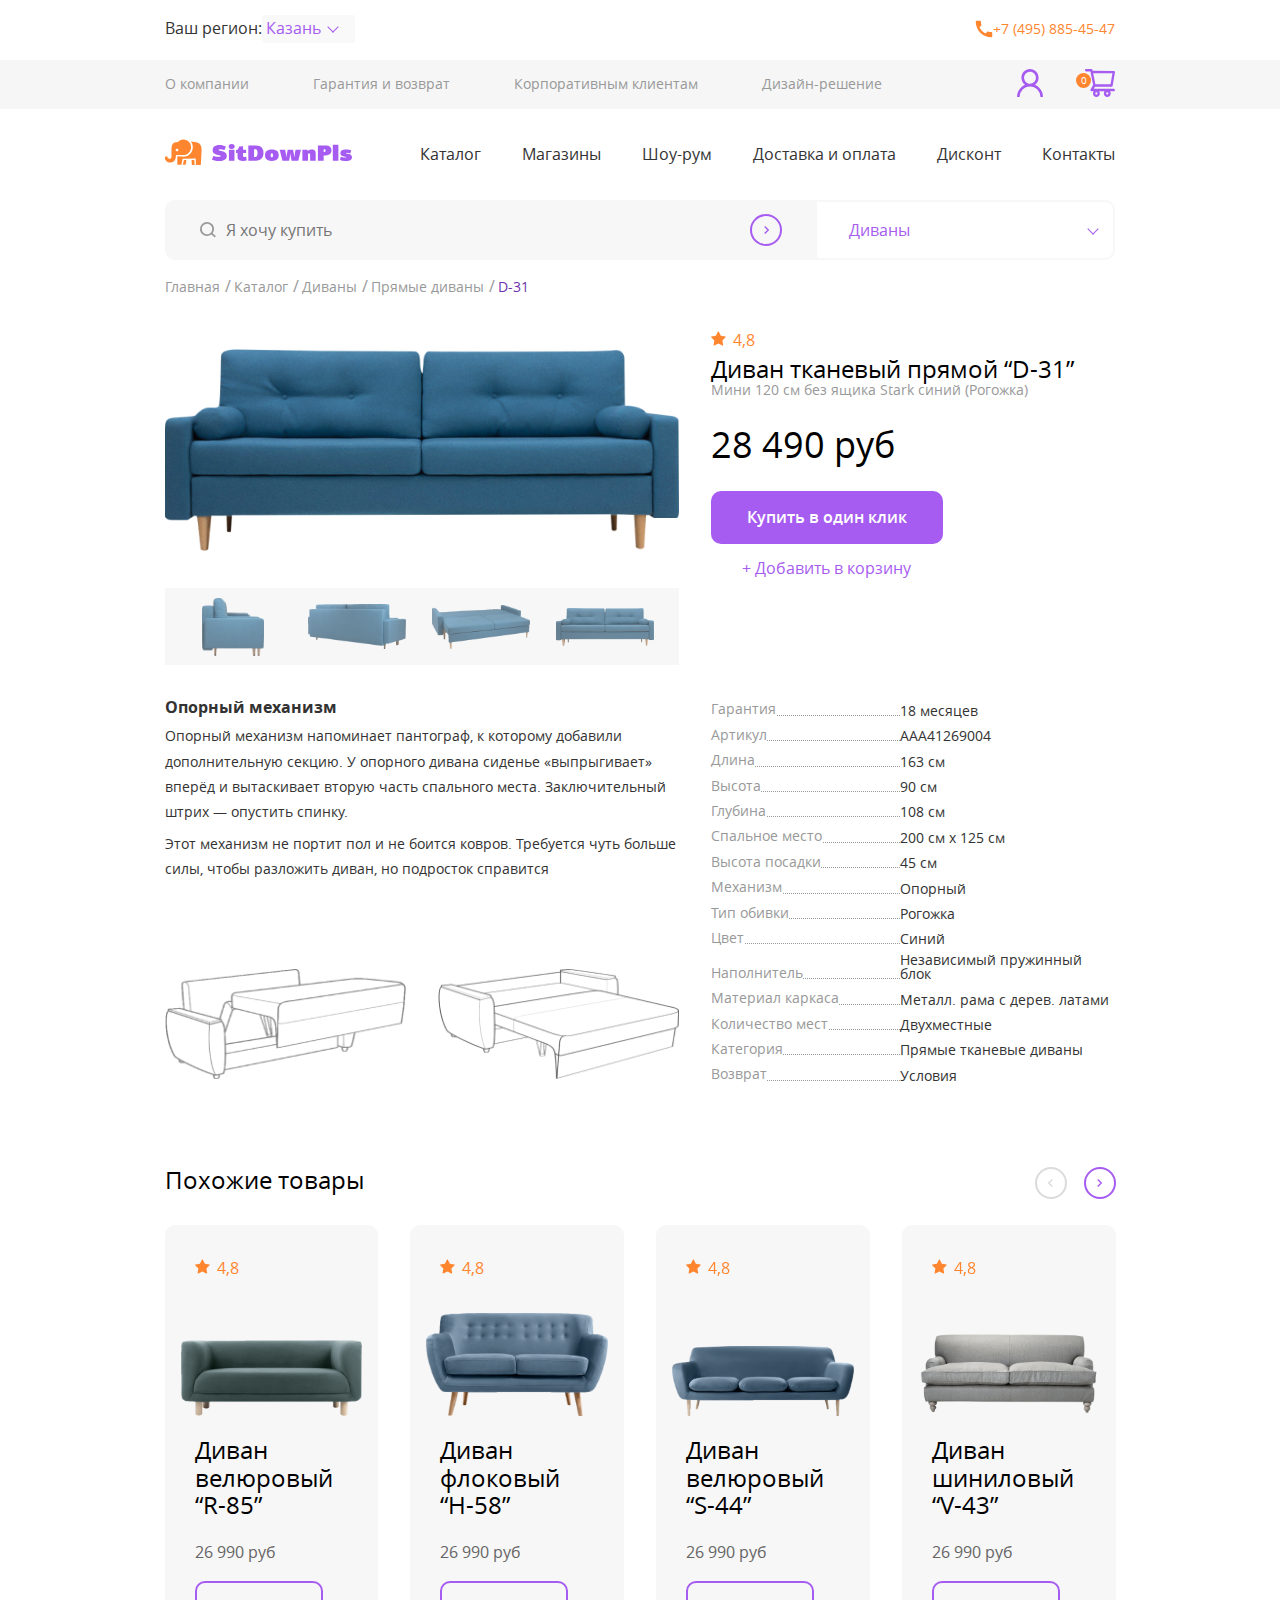
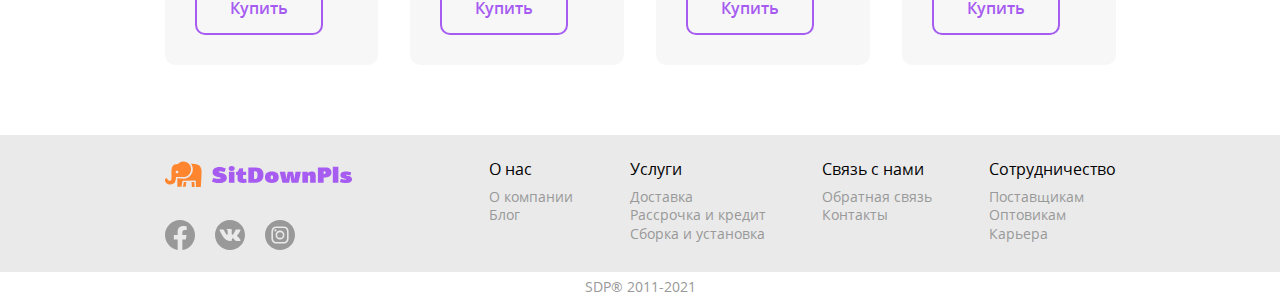
==== commit 849bae33: "optimization" ====
--- a/card.html
+++ b/card.html
@@ -27,7 +27,7 @@
             <option value="Москва">Пермь</option>
           </select>
         </label>
-        <a class="link-reset header__phone-link" href="tel:+74958854547">+7 (495) 885-45-47</a>
+        <a class="link-reset header__phone-link" href="tel:+74958854547" title="позвонить нам">+7 (495) 885-45-47</a>
       </div>
       <nav class="header__top-nav ">
         <ul class="list-reset header__top-nav-list">
@@ -301,7 +301,7 @@
             <div class="swiper-slide similar-products__slide">
               <article class="product__card">
                 <div class="product__raiting">
-                  <svg class="product__raiting-icon"><use xlink:href="img/sprite.svg#svg--star-icon"></use></svg>
+                  <svg class="product__raiting-icon"> <use xlink:href="img/sprite.svg#svg--star-icon"></use> </svg>
                   <span class="product__raiting-value">4,8</span>
                 </div>
                 <picture class="product__card-picture">
@@ -309,19 +309,21 @@
                   <img class="product__img" src="img/sofa_r-85.png" alt="диван">
                 </picture>
                 <div class="product__card-content">
-                  <h3 class="card-subheading product__subheading product-subheading-mobile">
+                  <h3 class="card-subheading product__subheading product__subheading_mobile">
                     Диван велюровый
                     <span class="product__model-number">“R-85”</span>
                   </h3>
                   <span class="product__price">26&nbsp;990 руб</span>
-                  <button class="btn-reset btn product__btn product-btn-mobile">Купить</button>
-                </div>
-              </article>
-            </div>
-            <div class="swiper-slide similar-products__slide">
-              <article class="product__card">
-                <div class="product__raiting">
-                  <svg class="product__raiting-icon"><use xlink:href="img/sprite.svg#svg--star-icon"></use></svg>
+                  <div class="product__btn-content">
+                    <button class="btn-reset btn product__btn product__btn_mobile">Купить</button>
+                  </div>
+                </div>
+              </article>
+            </div>
+            <div class="swiper-slide similar-products__slide">
+              <article class="product__card">
+                <div class="product__raiting">
+                  <svg class="product__raiting-icon"> <use xlink:href="img/sprite.svg#svg--star-icon"></use> </svg>
                   <span class="product__raiting-value">4,8</span>
                 </div>
                 <picture class="product__card-picture">
@@ -329,19 +331,21 @@
                   <img class="product__img" src="img/sofa_h-58.png" alt="диван">
                 </picture>
                 <div class="product__card-content">
-                  <h3 class="card-subheading product__subheading product-subheading-mobile">
+                  <h3 class="card-subheading product__subheading product__subheading_mobile">
                     Диван флоковый
                     <span class="product__model-number">“H-58”</span>
                   </h3>
                   <span class="product__price">26&nbsp;990 руб</span>
-                  <button class="btn-reset btn product__btn product-btn-mobile">Купить</button>
-                </div>
-              </article>
-            </div>
-            <div class="swiper-slide similar-products__slide">
-              <article class="product__card">
-                <div class="product__raiting">
-                  <svg class="product__raiting-icon"><use xlink:href="img/sprite.svg#svg--star-icon"></use></svg>
+                  <div class="product__btn-content">
+                    <button class="btn-reset btn product__btn product__btn_mobile">Купить</button>
+                  </div>
+                </div>
+              </article>
+            </div>
+            <div class="swiper-slide similar-products__slide">
+              <article class="product__card">
+                <div class="product__raiting">
+                  <svg class="product__raiting-icon"> <use xlink:href="img/sprite.svg#svg--star-icon"></use> </svg>
                   <span class="product__raiting-value">4,8</span>
                 </div>
                 <picture class="product__card-picture">
@@ -349,19 +353,21 @@
                   <img class="product__img" src="img/sofa_s-44.png" alt="диван">
                 </picture>
                 <div class="product__card-content">
-                  <h3 class="card-subheading product__subheading product-subheading-mobile">
+                  <h3 class="card-subheading product__subheading product__subheading_mobile">
                     Диван велюровый
                     <span class="product__model-number">“S-44”</span>
                   </h3>
                   <span class="product__price">26&nbsp;990 руб</span>
-                  <button class="btn-reset btn product__btn product-btn-mobile">Купить</button>
-                </div>
-              </article>
-            </div>
-            <div class="swiper-slide similar-products__slide">
-              <article class="product__card">
-                <div class="product__raiting">
-                  <svg class="product__raiting-icon"><use xlink:href="img/sprite.svg#svg--star-icon"></use></svg>
+                  <div class="product__btn-content">
+                    <button class="btn-reset btn product__btn product__btn_mobile">Купить</button>
+                  </div>
+                </div>
+              </article>
+            </div>
+            <div class="swiper-slide similar-products__slide">
+              <article class="product__card">
+                <div class="product__raiting">
+                  <svg class="product__raiting-icon"> <use xlink:href="img/sprite.svg#svg--star-icon"></use> </svg>
                   <span class="product__raiting-value">4,8</span>
                 </div>
                 <picture class="product__card-picture">
@@ -369,92 +375,102 @@
                   <img class="product__img" src="img/sofa_v-43.png" alt="диван">
                 </picture>
                 <div class="product__card-content">
-                  <h3 class="card-subheading product__subheading product-subheading-mobile">
+                  <h3 class="card-subheading product__subheading product__subheading_mobile">
                     Диван шиниловый
                     <span class="product__model-number">“V-43”</span>
                   </h3>
                   <span class="product__price">26&nbsp;990 руб</span>
-                  <button class="btn-reset btn product__btn product-btn-mobile">Купить</button>
-                </div>
-              </article>
-            </div>
-            <div class="swiper-slide similar-products__slide">
-              <article class="product__card">
-                <div class="product__raiting">
-                  <svg class="product__raiting-icon"><use xlink:href="img/sprite.svg#svg--star-icon"></use></svg>
-                  <span class="product__raiting-value">4,8</span>
-                </div>
-                  <picture class="product__card-picture">
-                    <source srcset="img/sofa_g41-mobile.png" type="image/png" media="(max-width: 576px)">
-                    <img class="product__img" src="img/sofa_g41.png" alt="диван">
-                  </picture>
-                <div class="product__card-content">
-                  <h3 class="card-subheading product__subheading product-subheading-mobile">
+                  <div class="product__btn-content">
+                    <button class="btn-reset btn product__btn product__btn_mobile">Купить</button>
+                  </div>
+                </div>
+              </article>
+            </div>
+            <div class="swiper-slide similar-products__slide">
+              <article class="product__card">
+                <div class="product__raiting">
+                  <svg class="product__raiting-icon"> <use xlink:href="img/sprite.svg#svg--star-icon"></use> </svg>
+                  <span class="product__raiting-value">4,8</span>
+                </div>
+                <picture class="product__card-picture">
+                  <source srcset="img/sofa_g41-mobile.png" type="image/png" media="(max-width: 576px)">
+                  <img class="product__img" src="img/sofa_g41.png" alt="диван">
+                </picture>
+                <div class="product__card-content">
+                  <h3 class="card-subheading product__subheading product__subheading_mobile">
                     Диван из кожзама
                     <span class="product__model-number">“F-85”</span>
                   </h3>
                   <span class="product__price">26&nbsp;990 руб</span>
-                  <button class="btn-reset btn product__btn product-btn-mobile">Купить</button>
-                </div>
-              </article>
-            </div>
-            <div class="swiper-slide similar-products__slide">
-              <article class="product__card">
-                <div class="product__raiting">
-                  <svg class="product__raiting-icon"><use xlink:href="img/sprite.svg#svg--star-icon"></use></svg>
-                  <span class="product__raiting-value">4,8</span>
-                </div>
-                  <picture class="product__card-picture">
-                    <source srcset="img/sofa_g41-mobile.png" type="image/png" media="(max-width: 576px)">
-                    <img class="product__img" src="img/sofa_g41.png" alt="диван">
-                  </picture>
-                <div class="product__card-content">
-                  <h3 class="card-subheading product__subheading product-subheading-mobile">
+                  <div class="product__btn-content">
+                    <button class="btn-reset btn product__btn product__btn_mobile">Купить</button>
+                  </div>
+                </div>
+              </article>
+            </div>
+            <div class="swiper-slide similar-products__slide">
+              <article class="product__card">
+                <div class="product__raiting">
+                  <svg class="product__raiting-icon"> <use xlink:href="img/sprite.svg#svg--star-icon"></use> </svg>
+                  <span class="product__raiting-value">4,8</span>
+                </div>
+                <picture class="product__card-picture">
+                  <source srcset="img/sofa_g41-mobile.png" type="image/png" media="(max-width: 576px)">
+                  <img class="product__img" src="img/sofa_g41.png" alt="диван">
+                </picture>
+                <div class="product__card-content">
+                  <h3 class="card-subheading product__subheading product__subheading_mobile">
                     Диван из кожзама
                     <span class="product__model-number">“F-85”</span>
                   </h3>
                   <span class="product__price">26&nbsp;990 руб</span>
-                  <button class="btn-reset btn product__btn product-btn-mobile">Купить</button>
-                </div>
-              </article>
-            </div>
-            <div class="swiper-slide similar-products__slide">
-              <article class="product__card">
-                <div class="product__raiting">
-                  <svg class="product__raiting-icon"><use xlink:href="img/sprite.svg#svg--star-icon"></use></svg>
-                  <span class="product__raiting-value">4,8</span>
-                </div>
-                  <picture class="product__card-picture">
-                    <source srcset="img/sofa_g41-mobile.png" type="image/png" media="(max-width: 576px)">
-                    <img class="product__img" src="img/sofa_g41.png" alt="диван">
-                  </picture>
-                <div class="product__card-content">
-                  <h3 class="card-subheading product__subheading product-subheading-mobile">
+                  <div class="product__btn-content">
+                    <button class="btn-reset btn product__btn product__btn_mobile">Купить</button>
+                  </div>
+                </div>
+              </article>
+            </div>
+            <div class="swiper-slide similar-products__slide">
+              <article class="product__card">
+                <div class="product__raiting">
+                  <svg class="product__raiting-icon"> <use xlink:href="img/sprite.svg#svg--star-icon"></use> </svg>
+                  <span class="product__raiting-value">4,8</span>
+                </div>
+                <picture class="product__card-picture">
+                  <source srcset="img/sofa_g41-mobile.png" type="image/png" media="(max-width: 576px)">
+                  <img class="product__img" src="img/sofa_g41.png" alt="диван">
+                </picture>
+                <div class="product__card-content">
+                  <h3 class="card-subheading product__subheading product__subheading_mobile">
                     Диван из кожзама
                     <span class="product__model-number">“F-85”</span>
                   </h3>
                   <span class="product__price">26&nbsp;990 руб</span>
-                  <button class="btn-reset btn product__btn product-btn-mobile">Купить</button>
-                </div>
-              </article>
-            </div>
-            <div class="swiper-slide similar-products__slide">
-              <article class="product__card">
-                <div class="product__raiting">
-                  <svg class="product__raiting-icon"><use xlink:href="img/sprite.svg#svg--star-icon"></use></svg>
-                  <span class="product__raiting-value">4,8</span>
-                </div>
-                  <picture class="product__card-picture">
-                    <source srcset="img/sofa_g41-mobile.png" type="image/png" media="(max-width: 576px)">
-                    <img class="product__img" src="img/sofa_g41.png" alt="диван">
-                  </picture>
-                <div class="product__card-content">
-                  <h3 class="card-subheading product__subheading product-subheading-mobile">
+                  <div class="product__btn-content">
+                    <button class="btn-reset btn product__btn product__btn_mobile">Купить</button>
+                  </div>
+                </div>
+              </article>
+            </div>
+            <div class="swiper-slide similar-products__slide">
+              <article class="product__card">
+                <div class="product__raiting">
+                  <svg class="product__raiting-icon"> <use xlink:href="img/sprite.svg#svg--star-icon"></use> </svg>
+                  <span class="product__raiting-value">4,8</span>
+                </div>
+                <picture class="product__card-picture">
+                  <source srcset="img/sofa_g41-mobile.png" type="image/png" media="(max-width: 576px)">
+                  <img class="product__img" src="img/sofa_g41.png" alt="диван">
+                </picture>
+                <div class="product__card-content">
+                  <h3 class="card-subheading product__subheading product__subheading_mobile">
                     Диван из кожзама
                     <span class="product__model-number">“F-85”</span>
                   </h3>
                   <span class="product__price">26&nbsp;990 руб</span>
-                  <button class="btn-reset btn product__btn product-btn-mobile">Купить</button>
+                  <div class="product__btn-content">
+                    <button class="btn-reset btn product__btn product__btn_mobile">Купить</button>
+                  </div>
                 </div>
               </article>
             </div>
--- a/styles/main.css
+++ b/styles/main.css
@@ -1 +1 @@
-.custom-checkbox-content{display:flex;align-items:center;padding-left:23px;position:relative;font-size:14px;line-height:19px;z-index:3;cursor:pointer;outline:transparent solid 2px;outline-offset:2px;transition:color .2s ease-in-out,outline-color .2s ease-in-out}.custom-checkbox-content::before{content:"";position:absolute;left:0;display:inline-block;width:14px;height:14px;border:1px solid #999;border-radius:2px;transition:border-color .2s ease-in-out,background .2s ease-in-out;background-position:center;background-size:10px 10px;background-repeat:no-repeat}.custom-input-checkbox:checked+.custom-checkbox-content::before{background-image:url(../img/check.png);background-color:#a65cf0;border-color:#a65cf0}.custom-input-checkbox.focus-visible+.custom-checkbox-content{outline-color:#a65cf0}@font-face{font-family:"Open Sans";src:url(../fonts/opensans-regular.woff2) format("woff2");font-weight:400;font-style:normal;font-display:swap}@font-face{font-family:"Open Sans";src:url(../fonts/opensans-semibold.woff2) format("woff2");font-weight:600;font-style:normal;font-display:swap}@font-face{font-family:"Open Sans";src:url(../fonts/opensans-bold.woff2) format("woff2");font-weight:700;font-style:normal;font-display:swap}@font-face{font-family:"Play Fair";src:url(../fonts/Playfairdisplayblack.woff2) format("woff2");font-weight:900;font-style:normal;font-display:swap}*,::after,::before{box-sizing:inherit}html{box-sizing:border-box}body{min-width:320px;height:100vh;font-family:"Open Sans",Arial,Helvetica,sans-serif}body.lock{position:fixed;top:0;left:0;width:100%;height:100vh;overflow:hidden}img{max-width:100%;height:100%;-o-object-fit:cover;object-fit:cover}.container{margin:0 auto;padding:0 15px;max-width:1310px}.grid{display:grid;grid-template-columns:repeat(12,1fr);gap:32px}.btn-reset{padding:0;border:none;cursor:pointer;background:0 0}.picture-reset{display:block}.btn{padding:20px 51px;font-weight:600;background:#a65cf0;border-radius:10px;color:#fff;border:2px solid transparent;transition:color .2s ease-in-out,background-color .2s ease-in-out,border .2s ease-in-out}.visually-hidden{position:absolute;width:1px;height:1px;margin:-1px;padding:0;border:0;-webkit-clip-path:inset(100%);clip-path:inset(100%);clip:rect(1px,1px,1px,1px);overflow:hidden}.js-focus-visible :focus:not(.focus-visible){outline:0}.is-focus{position:relative;z-index:1}.is-focus::before{content:"";position:absolute;top:-2px;right:-6px;bottom:-2px;left:-6px;background:#ebd1ff;z-index:-1;visibility:hidden;opacity:0;transform:translateY(-100%);transition-property:transform,opacity;transition-duration:.3s;transition-timing-function:ease-in-out}.is-focus.focus-visible::before{transform:translateY(0);opacity:1;visibility:visible}:focus,:focus-visible{outline:0}.list-reset{margin:0;padding:0;list-style:none}.link-reset{color:inherit;text-decoration:none}.prime-text{font-size:16px;line-height:120%;color:#333}.text-reset{margin:0}.disable-scroll{position:fixed;left:0;top:0;width:100%;height:100vh;overflow:hidden}.modal.is-open{opacity:1;visibility:visible;transition:opacity .2s ease-in,visibility .2s ease-in}.fade{opacity:0;transition:opacity .2s ease-in-out}.fade.animate-open{opacity:1;transition:opacity .2s ease-in-out}.through-text{text-decoration:line-through}.section-subheading{margin:0 0 26px;font-size:32px;line-height:100%;font-weight:400}.header{background:linear-gradient(180deg,#f6f6f6 24%,#fff0 24%)}.header__container{grid-row-gap:32px;align-items:center}.header__top-nav{grid-column:5/span 8;padding:15px 0}.header__top-nav-mobile{display:none}.header__region{display:flex;align-items:center}.header__burger{display:none;position:relative;width:24px;height:24px}.header__burger::after,.header__burger::before{content:"";position:absolute;left:0;width:100%;height:3px;border-radius:4px;background:#a65cf0;transition:transform .2s ease-in}.header__burger::before{top:0}.header__burger-line{position:absolute;top:11px;left:0;width:100%;height:3px;border-radius:4px;background:#a65cf0;transition:transform .2s ease-in}.header__burger::after{bottom:0}.header__account,.header__user-icon{width:26px;height:28px}.header__basket,.header__basket-icon{width:30px;height:28px}.header__basket-icon,.header__user-icon{fill:#a65cf0;transition:fill .2s ease-in}.header__basket{margin-left:42px;position:relative}.header__account:focus-visible,.header__basket:focus-visible{background-color:#c998fb}.header__account:focus-visible .header__basket-icon,.header__account:focus-visible .header__user-icon,.header__basket:focus-visible .header__basket-icon,.header__basket:focus-visible .header__user-icon{fill:#fff}.header__basket-counter{display:flex;justify-content:center;align-items:center;position:absolute;top:4px;left:-9px;width:15px;height:15px;border-radius:50%;background:#ff862f;color:#fff;font-size:10px;line-height:100%;pointer-events:none}.header__account:hover .header__basket-icon,.header__account:hover .header__user-icon,.header__basket:hover .header__basket-icon,.header__basket:hover .header__user-icon{fill:#c998fb}.header__logo{grid-column:1/span 2;grid-row:2}.header__phone-link{display:flex;align-items:center;padding-left:20px;font-size:14px;line-height:1.9;color:#ff862f;background-image:url(../img/phone-icon.svg);background-position:left center;background-repeat:no-repeat;transition:color .2s ease-in}.header__phone-link:hover{color:#ffbd59}.header__phone-link:hover svg{fill:#ffbd59}.header__phone-link:focus-visible{background-color:#fff5d1}.header__menu{grid-column:3/span 10;grid-row:2/span 1}.header__bottom-nav-list,.header__top-nav-list{display:flex;justify-content:flex-end}.header__left-block{grid-column:1/span 4;display:flex;align-items:center}.header__top-nav-list-item:not(:last-child){margin-right:64px}.header__top-nav-list-link{font-size:14px;line-height:100%;color:#999;transition:color .2s ease-in,background .2s ease-in}.header__top-nav-list-link:hover{color:#a65cf0}.header__top-nav-list-link.focus-visible,.header__top-nav-list-link:active{color:#7033ac}.header__bottom-nav-list-item:not(:last-child){margin-right:93px}.header__bottom-nav-list-link{line-height:22px;transition:color .2s ease-in}.header__bottom-nav-list-link:hover{color:#a65cf0}.header__bottom-nav-list-link:active{color:#7033ac}.header__form{display:flex;justify-content:space-between;grid-column:1/span 10}.header__search-inner{display:flex;align-items:center;position:relative;width:100%}.header__form-input{padding:16px 59px;position:relative;width:100%;height:60px;background:#f7f7f7;border:2px solid transparent;border-radius:10px 0 0 10px;outline:0;transition:background .2s ease-in,border-color .2s ease-in}.header__form-input:hover{background:#eaeaea}.header__form-input.focus-visible{border-color:#7033ac;background:#f8efff}.header__search-icon{position:absolute;top:50%;left:33px;width:20px;height:20px;transform:translateY(-50%);z-index:2;pointer-events:none}.header__arrow-slim-icon{width:13px;height:8px}.header__search-btn{display:flex;justify-content:center;align-items:center;position:absolute;top:50%;right:33px;width:32px;height:32px;border-radius:50%;border:2px solid #a65cf0;transform:translateY(-50%);z-index:2;transition:background .2s ease-in,border-color .2s ease-in}.header__search-btn:hover{background:#a65cf0}.header__search-btn:hover .small-arrow-icon{stroke:#fff}.header__search-btn:focus-visible{background-color:#c998fb;border-color:#a65cf0}.header__search-btn:focus-visible .small-arrow-icon{stroke:#fff}.header__search-btn:active{background:#7033ac}.header__left-block .choices{margin-right:16px;margin-bottom:0;border:none}.header__left-block .choices[data-type*=select-one] .choices__inner{padding-bottom:0}.header__left-block .choices__inner{display:flex;align-items:center;margin-bottom:0;padding:0 18px 0 0;border:none;font-size:16px;line-height:120%;color:#a65cf0;min-width:85px;min-height:auto}.header__left-block .choices__list--dropdown,.header__left-block .choices__list[aria-expanded]{word-break:normal}.header .choices.is-open .choices__list--dropdown,.header .choices.is-open .choices__list[aria-expanded]{border:2px solid #f7f7f7;border-radius:0;background-color:#fff}.header__left-block .choices__list--dropdown .choices__list,.header__left-block .choices__list[aria-expanded] .choices__list{overflow:unset}.header .choices[data-type*=select-one]::after{content:"";position:absolute;top:calc(50% - 3px);right:18px;width:8px;height:8px;border-width:1px;border-color:#a65cf0;border-left:1px;border-bottom:1px;transform:rotate(135deg)}.header .choices[data-type*=select-one].is-open:after{margin-top:0;border-color:#a65cf0;transform:rotate(315deg)}.header__form .choices{min-width:300px;z-index:13}.header__form .choices.is-focused .choices__inner{background-color:#f8efff;border-color:#a65cf0}.header__form .choices:active .choices__inner{border-color:#7033ac}.header__form .choices[data-type*=select-one] .choices__inner{padding:13px 28px}.header__form .choices__list--dropdown{padding:30px 22px;margin-top:0;border:2px solid #f7f7f7;border-bottom-right-radius:10px;border-bottom-left-radius:10px;-moz-column-count:2;column-count:2;min-width:100%;word-break:normal;background-color:#fff;z-index:13}.header__form .choices__inner{border:2px solid #f7f7f7;border-top-right-radius:10px;border-bottom-right-radius:10px;font-size:16px;line-height:22px;background-color:#fff;transition:border .2s ease-in-out,background-color .2s ease-in-out}.header__form .choices:hover .choices__inner{border-color:#a65cf0}.header__form .choices__item{color:#a65cf0}.header__form .choices__list--dropdown .choices__list,.header__form .choices__list[aria-expanded] .choices__list{overflow:unset}.header__form .choices__list--dropdown .choices__item--selectable.is-highlighted{color:#c998fb;background-color:transparent}.header__user-block{grid-column:11/span 2;display:flex;justify-content:flex-end}.hero{padding-top:30px}.hero__container-mobile{display:flex;justify-content:center;align-items:center}.hero .hero__slider-container{padding-top:5rem;padding-bottom:5.101rem;position:relative;z-index:2}.hero__slider-slide{height:auto}.hero__slider-slide-img{width:100%}.hero__slider-btn_mobile{display:none;min-width:296px}.hero__slider-subheading{margin:0 0 46px;max-width:563px;font-size:48px;line-height:65px;color:#999}.hero__slider-subheading_white{color:#fff}.hero__slider-picture{position:absolute;inset:0;z-index:1}.hero .hero__swiper-pagination{position:absolute;bottom:19px;z-index:3;display:flex;justify-content:center;width:100%}.hero .hero__swiper-pagination .swiper-pagination-bullet{margin:0 15px 0 0;position:relative;width:22px;height:22px;border-radius:100%;background:0 0;opacity:1;cursor:pointer}.hero .hero__swiper-pagination .swiper-pagination-bullet:not(:last-child){margin-right:4px}.hero .hero__swiper-pagination .swiper-pagination-bullet:last-child{margin-right:0}.footer__top{padding:26px 0 18px;background-color:#eaeaea}.footer__container{display:flex;justify-content:space-between}.footer__logo{display:block;margin-bottom:29px}.footer__nav{display:flex;justify-content:space-between;width:65.859%}.footer__social-list{display:flex}.footer__list-subheading{margin:0 0 10px;font-size:16px;line-height:100%;font-weight:400}.footer__social-list-icon,.footer__social-list-link{width:30px;height:30px}.footer__social-list-link{display:inline-block;transition:background .2s ease-in}.footer__social-list-link:focus-visible{background-color:#c998fb}.footer__social-list-link:focus-visible .footer__social-list-icon{fill:#fff}.footer__social-list-icon{fill:#999;transition:fill .2s ease-in}.footer__social-list-icon:hover{fill:#a65cf0}.footer__social-list-icon:active{fill:#7033ac}.footer__list-link{font-size:14px;line-height:100%;color:#999;transition:color .2s ease-in,background .2s ease-in}.footer__list-link.focus-visible{background:#ebd1ff;color:#7033ac}.footer__list-link:hover{color:#a65cf0}.footer__list-link:active{color:#7033ac}.footer__social-list-item:not(:last-child){margin-right:20px}.footer__bottom{display:flex;justify-content:center;align-items:center}.footer__copyright{font-size:14px;line-height:30px;color:#999}.noUi-horizontal{height:auto}.noUi-target{border:none;box-shadow:none;background:#eaeaea}.noUi-base{height:3px;background-color:#eaeaea;cursor:pointer}.noUi-connects{overflow:hidden;z-index:0;border-radius:3px}.noUi-horizontal .noUi-handle-lower,.noUi-horizontal .noUi-handle-upper{position:relative;top:0;left:82%;width:0;height:0;border-style:solid;border-width:0 7.5px 14px;border-color:transparent transparent #a65cf0;border-radius:4px;background:0 0;box-shadow:none;cursor:pointer;transition:.2s}.noUi-horizontal .noUi-handle-lower:hover,.noUi-horizontal .noUi-handle-upper:hover{border-bottom-color:#c998fb}.noUi-horizontal .noUi-handle-lower:active,.noUi-horizontal .noUi-handle-upper:active{border-bottom-color:#7033ac}.noUi-touch-area{height:100%;width:100%}.noUi-horizontal .noUi-handle-upper{left:79%}.noUi-handle:after,.noUi-handle:before{display:none}.noUi-connect{background:#a65cf0}.breadcrumbs__container{padding:17px 15px 12px}.breadcrumbs__list{display:flex}.breadcrumbs__list-item{position:relative}.breadcrumbs__list-item:not(:last-child){margin-right:14px}.breadcrumbs__list-item:not(:last-child)::after{content:"/";position:absolute;right:-11px;top:50%;color:#999;transform:translateY(-50%)}.breadcrumbs__list-link{font-size:14px;line-height:100%;color:#999;transition:color .2s ease-in}.breadcrumbs__list-link:hover{color:#a65cf0}.breadcrumbs__list-link:focus-visible{background-color:#ebd1ff;color:#a65cf0}.breadcrumbs__list-link:active,.breadcrumbs__list-link_current,.breadcrumbs__list-link_current:hover{color:#7033ac}.form__input{padding:7px 15px;width:100%;border:1px solid transparent;border-radius:10px;font-size:16px;line-height:40px;background:#f7f7f7;outline:0;transition:background-color .2s ease-in,border-color .2s ease-in}.form__input:hover{background-color:#eaeaea}.form__input:focus-visible{border-color:#a65cf0;background-color:#f8efff}.form__btn{margin-bottom:12px;padding:17px 33px}.form__btn:hover{background-color:#c998fb}.form__btn:focus-visible{border-color:#7033ac;background-color:#c998fb}.form__btn:active{background-color:#7033ac}.form__label{display:block;position:relative;border:2px solid transparent;transition:border-color .2s ease-in}.form__label:not(:last-child){margin-bottom:24px}.form__checkbox-wrap{display:flex;align-items:center}.form__descr{margin:0 0 12px;font-size:14px;line-height:19px}.agreement-link{color:#a65cf0}.catalog{padding-bottom:50px}.catalog__breadcrumbs{margin-bottom:20px}.catalog__subheading{display:inline-block;margin-right:17px;font-size:24px;line-height:130%}.catalog__mobile-wrapper{display:none}.catalog__filters{grid-column-end:3 span;grid-row-end:3 span}.catalog__filters-bottom,.catalog__filters-price{margin-bottom:20px}.catalog__filters-item{margin-bottom:16px}.catalog__filters-btn{border-bottom:1px solid transparent;font-size:16px;line-height:100%;color:#a65cf0;transition:border-bottom .2s ease-in,color .2s ease-in,background .2s ease-in}.catalog__filters-btn:hover{border-color:#a65cf0}.catalog__filters-btn:focus-visible{background-color:#c998fb;color:#fff}.catalog__filters-btn:active{color:#7033ac;border-color:#7033ac}.catalog__filters-price-text{margin-right:10px;font-size:16px;line-height:100%;color:#666}.catalog__filters-subheading{margin:0 0 20px;font-size:16px;line-height:100%;font-weight:400;color:#333}.catalog__filters-price-setting{display:flex;align-items:center;justify-content:space-between;margin-bottom:9px}.catalog__filters-price-label{display:flex;align-items:center}.catalog__filters-price-input{padding:4px 13px;max-width:86px;border:1px solid #999;border-radius:2px;font-size:16px;line-height:100%;color:#666}.catalog__filters-price-input:focus-visible{background-color:#ebd1ff;border-color:#a65cf0}.catalog__filters-price-input::-webkit-inner-spin-button,.catalog__filters-price-input::-webkit-outer-spin-button{display:none}.catalog__filters-input:focus-visible+span::before{background-color:#ebd1ff}.catalog__filters-label:hover .catalog__custom-checkbox-content{color:#a65cf0}.catalog__filters-label:hover .catalog__custom-checkbox-content::before{border-color:#a65cf0}.catalog__values-subheading{margin:0 0 11px;font-size:16px;line-height:100%;color:#666}.catalog__banner{display:flex;flex-direction:column;border-radius:10px;background:#333;overflow:hidden}.catalog__banner-content{flex:1 1 auto;display:flex;flex-direction:column;padding:30px}.catalog__banner-subheading{margin:0;font-family:"Play Fair";font-size:24px;line-height:32px;color:#d5b986}.catalog__banner-text{margin:0 0 13px;font-size:16px;line-height:22px;color:#999}.catalog__grid-content{grid-column:9 span}.catalog__content-list{display:grid;grid-template-columns:repeat(9,1fr);margin-bottom:34px;gap:32px}.catalog__content-list-item{display:none;grid-column:3 span;height:auto;min-height:420px}.catalog__custom-checkbox-content{padding-left:32px;font-size:16px;line-height:100%}.catalog__custom-checkbox-content::before{width:20px;height:20px;transition:border-color .2s ease-in-out}.catalog__custom-checkbox-content::after{top:-2px;width:20px;height:20px;border-radius:3px}.catalog__choice{display:flex;align-items:flex-start;justify-content:flex-start}.catalog__choice-list{display:flex;align-items:flex-start;justify-content:flex-start;flex-wrap:wrap}.catalog__choice-item{margin-right:20px;margin-bottom:8px;padding:7px 11px;border-radius:3px}.catalog__choice-item svg{margin-left:6px;width:9px;height:9px;stroke:var(--color-grey-shade);pointer-events:none}.banner{display:grid;grid-template-columns:1fr}.banner__container{padding-top:154px;padding-bottom:150px;grid-column:1/-1;grid-row:1/2;width:100%}.banner__picture{display:block;grid-column:1/-1;grid-row:1/2;font-size:0}.banner__subheading{margin:0;font-family:"Play Fair";font-size:60px;line-height:120%;color:#d5b986}.banner__text{margin:0 0 50px;max-width:508px;font-size:48px;line-height:120%;color:#fff}.banner__btn{padding:18px 33px}.card-page{padding-bottom:84px}.card-page__container{padding-top:20px}.card-page__top{grid-row-gap:16px;grid-template-rows:minmax(auto,1fr);margin-bottom:34px}.card-page__descr{grid-column:7/span 6;grid-row:span 2/2}.card-page__descr-text{font-size:14px;line-height:100%;color:#999}.card-page__descr-text-margin{margin:0 0 24px}.card-page__descr-btns{display:flex;justify-content:center;align-items:center;flex-direction:column;width:-webkit-max-content;width:-moz-max-content;width:max-content}.card-page__descr-list{display:flex;align-items:flex-end;flex-wrap:wrap;margin:0;width:100%}.card-page__descr-list:not(:last-child){margin-bottom:7px}.card-page__descr-block{position:relative;width:52.8%}.card-page__descr-block::before{content:"";display:block;position:absolute;left:0;bottom:2px;width:100%;border-bottom:1px dotted #999}.card-page__descr-btn{display:block;padding:15px 34px;margin-bottom:15px}.card-page__descr-btn-basket{position:relative;color:#a65cf0}.card-page__descr-btn-basket::before{content:"";position:absolute;left:0;bottom:-3px;width:100%;height:1px;background-color:#a65cf0;opacity:0;transition:opacity .3s ease-in-out}.card-page__descr-btn-basket:hover::before{opacity:1}.card-page__slider-main{max-height:245px}.card-page__slider-main,.card-page__slider-nav{grid-column:span 6;width:100%}.card-page__slider-nav{padding:8px 19px;background-color:#f7f7f7}.card-page__slider-main .swiper-slide{display:flex;justify-content:center;align-items:center;flex-shrink:0;overflow:hidden;width:100%;height:100%;cursor:pointer}.card-page__slider-nav .swiper-slide{display:flex;align-items:center;justify-content:flex-start;flex-shrink:0;overflow:hidden;max-height:61px;opacity:.7;cursor:pointer}.card-page__slider-main img{display:block;width:100%;-o-object-fit:contain;object-fit:contain}.card-page__slider-nav img{display:block;width:95%;height:95%;-o-object-fit:contain;object-fit:contain}.card-page__prime-text{font-size:14px;line-height:180%;color:#333}.card-page__price-title{display:inline-block;margin-bottom:23px;font-size:36px;line-height:130%}.card-page__bottom-col{display:flex;flex-direction:column;grid-column:span 6}.card-page__bottom-left{justify-content:space-between}.card-page__bottom-left-images{display:flex;align-items:center;justify-content:flex-start;gap:32px}.card-page__bottom-left-image:first-child{margin-right:32px}.card-page__bottom-left-descr-first{margin-bottom:7px}.card-page__bottom-left-subheading{margin:0 0 8px;line-height:100%}.card-page__bottom-right{max-width:34rem}.card-page__bottom-right-list-descr{margin:0;width:min(100%,13.5rem);line-height:1;overflow-wrap:break-word}.card-page__bottom-right-list-title{background:#fff;position:relative}.cooperations{padding-bottom:70px}.cooperations__breadcrumbs{margin-bottom:20px}.cooperations__subheading{margin-bottom:33px}.cooperations__subheading-secondary{margin:0 0 14px}.cooperations__list-whats-get{margin-bottom:34px;width:49%}.cooperations__list-whats-get-item{padding-left:37px;background-position:top left;background-repeat:no-repeat}.cooperations__list-whats-get-item:first-child{background-image:url(../img/network.png)}.cooperations__list-whats-get-item:nth-child(2){background-image:url(../img/briefcase.png)}.cooperations__list-whats-get-item:last-child{background-image:url(../img/git-pull-request.png)}.cooperations__list-whats-get-item:not(:last-child){margin-bottom:12px}.cooperations__list-whats-get-item p{line-height:150%}.cooperations__text{max-width:842px;line-height:180%;color:#666}.cooperations__text-margin{margin-bottom:34px}.cooperations__text-advantages{margin-bottom:12px}.cooperations__text-advantages-last{margin-bottom:34px}.cooperations__card-subheading-margin{margin:0 0 11px}.cooperations__subheading-ordered{margin:0 0 14px;font-size:16px;line-height:22px;font-weight:600;color:#ff862f}.cooperations__ordered-list{margin:0 0 32px;padding-left:18px}.cooperations__ordered-list-item::marker{font-size:16px;color:#ff862f}.cooperations__ordered-list-item:not(:last-child){margin-bottom:14px}.cooperations__ordered-list-item p{padding-left:8px;max-width:817px}.cooperations__bottom-block{display:flex;align-items:center;max-width:624px}.cooperations__bottom-block-img{margin-right:32px}.cooperations__bottom-block-subheading{line-height:150%}.btn-primary:hover{background-color:#c998fb}.btn-primary:focus-visible{border-color:#7033ac;background-color:#c998fb}.btn-primary:active{background-color:#7033ac}.small-arrow-icon{width:5px;height:10px;stroke:#a65cf0;stroke-width:2px;transition:stroke .2s ease-in}.logo-icon{width:187px;height:27px}.card-subheading{font-size:24px;line-height:115%;font-weight:400}.section-header{display:flex;justify-content:space-between;margin-bottom:26px}.active{display:block}.static-slider-btn-mobile{display:none}.discount{display:flex;align-items:center;position:absolute;left:0;top:29px;padding:9px 30px;-webkit-clip-path:polygon(89% 0,100% 50%,89% 100%,0 100%,0 50%,0 0);clip-path:polygon(89% 0,100% 50%,89% 100%,0 100%,0 50%,0 0);min-width:58px;background-color:#ff862f}.discount__text{font-size:14px;line-height:19px;font-weight:700;color:#fff}.pagination-progress{width:20px;height:20px;transform:rotate(-90deg)}.pagination-progress__background{stroke:#ff862f;stroke-width:2px}.pagination-progress__circle{stroke:#fff;stroke-dasharray:200;stroke-linecap:round;stroke-width:2px}@-webkit-keyframes slide-progress{0%{stroke-dashoffset:158}100%{stroke-dashoffset:200}}@keyframes slide-progress{0%{stroke-dashoffset:158}100%{stroke-dashoffset:200}}.card-arrow-icon{margin-left:7px;width:22px;height:22px;border-radius:50%;border:2px solid #a65cf0;stroke:#a65cf0;stroke-width:2px;stroke-linecap:round;transition:background-color .2s ease-in-out,stroke .2s ease-in-out,border-color .2s ease-in-out}.in-catalog-link{display:flex;justify-content:center;align-items:center;align-self:flex-start;position:relative;font-size:16px;line-height:120%;color:#a65cf0;font-weight:700;transition:color .2s ease-in}.in-catalog-link::before{content:"";position:absolute;left:0;bottom:-2px;width:calc(100% - 27px);height:2px;background-color:transparent;transition:background-color .2s ease-in-out}.in-catalog-link:hover::before{background-color:#a65cf0}.in-catalog-link:hover .card-arrow-icon{stroke:#fff;background-color:#a65cf0}.in-catalog-link:focus-visible::before{background-color:#c998fb}.in-catalog-link:focus-visible .card-arrow-icon{border-color:#a65cf0;stroke:#fff;background-color:#c998fb}.in-catalog-link:active{color:#7033ac}.in-catalog-link:active::before{background-color:#7033ac}.in-catalog-link:active .card-arrow-icon{border-color:#7033ac;stroke:#fff;background-color:#7033ac}.pagination{display:flex;justify-content:center;align-items:center;width:100%}.pagination__item:not(:last-child){margin-right:16px}.pagination__link{display:inline-flex;align-items:center;padding:0 9px;height:32px;border:2px solid #a65cf0;border-radius:10px;font-size:16px;line-height:100%;font-weight:600;color:#a65cf0;text-decoration:none;transition:color .2s ease-in-out,background-color .2s ease-in-out,border-color .2s ease-in-out}.pagination__link:hover{background-color:#a65cf0;color:#fff;border-color:transparent}.pagination__link:focus-visible{background-color:#c998fb;color:#fff;border-color:#a65cf0}.pagination__link:active{background-color:#7033ac;color:#fff;border-color:transparent}.pagination__link--current{background-color:#7033ac;color:#fff;border-color:#7033ac}.btn-disabled{color:#999;background:#f7f7f7;pointer-events:none}.similar-products{padding-bottom:70px}.similar-products__slider{position:relative;overflow:inherit;overflow-x:clip}.similar-products__slider .swiper-wrapper{box-sizing:border-box}.similar-products__slide{height:auto}.js-validate-error-label{position:absolute;top:-16px;left:17px;font-size:12px;line-height:16px}.modal{display:flex;justify-content:center;align-items:center;position:fixed;left:0;top:0;right:0;bottom:0;overflow-y:auto;overflow-x:hidden;background-color:#3333334e;opacity:0;visibility:hidden;z-index:100;cursor:pointer;transition:opacity .2s ease-in-out,visibility .2s ease-in-out}.modal::before{content:"";display:inline-block;vertical-align:middle;height:100%}.modal__container{display:none;position:relative;vertical-align:middle;cursor:default;text-align:left;border-radius:10px;background-color:#fff}.modal__slider{padding:50px 0;max-width:100%}.modal__descr{margin-bottom:30px;max-width:65%}.modal__thumbs-slider{padding:20px 50px;max-width:100%;background-color:#f7f7f7}.modal__subheading{margin-bottom:9px}.modal__slider-item{display:flex;justify-content:center;align-items:center;position:relative;flex-shrink:0;width:100%;height:100%}.modal__thumbs-slide{position:relative;flex-shrink:0;width:100%;height:122px;opacity:.8}.modal__thumbs-btn-next,.modal__thumbs-btn-prev{display:none;width:32px;height:32px;border-radius:50%;border:2px solid #a65cf0;transition:background .2s ease-in}.modal__thumbs-btn-next:active,.modal__thumbs-btn-prev:active{background:#a65cf0}.modal__thumbs-btn-next.swiper-button-disabled,.modal__thumbs-btn-prev.swiper-button-disabled{border-color:#999}.modal__thumbs-btn-prev{transform:rotate(180deg)}.modal-form-icon-close{width:100%;height:100%;fill:#999;transition:fill .2s ease-in-out}.modal-form-btn-close{position:absolute;top:20px;right:20px;width:20px;height:20px;z-index:10}.modal-form-btn-close::before{content:"";position:absolute;left:-.125rem;right:-.125rem;top:-.125rem;bottom:-.125rem;z-index:-1;background-color:#c998fb;opacity:0;visibility:hidden}.modal-form-btn-close:hover .modal__form-icon-close{fill:#a65cf0}.modal-form-btn-close:focus-visible::before{opacity:1;visibility:visible}.modal-form-btn-close:active .modal__form-icon-close{fill:#7033ac}.modal__container.modal-open{display:flex;flex-direction:column;justify-content:center;align-items:center}.modal-form{padding:30px;position:relative;width:624px;height:421px;border-radius:10px;background-color:#fff}.modal-gallery{overflow:hidden;max-width:1280px;max-height:684px}.main-popup{display:none;padding:30px;flex-direction:column;align-items:center;justify-content:center;position:fixed;left:50vw;top:50vh;width:320px;height:250px;border-radius:10px;background-color:#fff;box-shadow:0 0 20px 2px #999;transform:translate(-50%,-50%);z-index:50}.main-popup__text{font-size:16px}.thanks-popup{flex-direction:column;justify-content:center;align-items:center}.thanks-popup__img{margin-bottom:32px}.thanks-popup__text{margin:0;font-size:32px}.popular{padding-top:70px;padding-bottom:68px}.popular__list{margin-bottom:32px;grid-auto-rows:minmax(26.25rem,auto)}.popular__list-item{grid-column:span 3}.popular__more-btn{display:block;margin:0 auto;padding:20px 42px}.product__card{display:flex;flex-direction:column;padding:30px;height:100%;background:#f7f7f7;border-radius:10px}.product__card-content{flex:1 1 auto;display:flex;flex-direction:column;align-items:flex-start}.product__card-picture{display:flex;justify-content:center;align-items:flex-end;margin:0 -1.875rem 1.3rem;padding:0 1rem;min-height:8.3125rem}.product__price{margin:0 0 auto;font-size:16px;line-height:100%;color:#666}.product__subheading{margin:0 0 1.5rem}.product__model-number{white-space:nowrap}.product__btn{padding:16px 33px;border:2px solid #a65cf0;color:#a65cf0;font-weight:600;background-color:transparent}.product__btn-content{padding-top:1.3rem}.product__btn:hover{background:#a65cf0;color:#fff}.product__btn:focus-visible{border-color:#7033ac;background-color:#c998fb;color:#fff}.product__btn:active{border-color:#7033ac;background:#7033ac;color:#fff}.product__raiting{display:flex;margin-bottom:10px;transform:translateY(4px)}.product__raiting-icon{margin-right:7px;width:15px;height:15px}.product__raiting-value{color:#ff862f}.product__img{display:block;height:auto;-o-object-fit:contain;object-fit:contain}.specials{padding-top:69px}.specials__subheading{margin:0}.specials__slide{box-sizing:border-box;width:18.5rem;height:auto}.specials__slide_big{width:39rem}.specials__product{align-items:flex-start}.specials__product_big{background-image:url(../img/sofa-z-44-bg.png);background-position:93% 93%;background-size:auto;background-repeat:no-repeat}.specials__product-price{margin-bottom:auto}.specials__product-subheading{margin:0 0 1.3rem;line-height:130%}.specials__product-subheading_big{max-width:213px}.specials__product-img{align-self:center;padding-top:40px;min-height:269px}.specials__product-img_big{padding-top:8px}.specials__product-price-main{margin-right:25px;font-size:18px;line-height:130%;color:#ff862f}.swiper-pagination-bullet-active .pagination-progress__circle{-webkit-animation:3s cubic-bezier(0,0,1,1) forwards slide-progress;animation:3s cubic-bezier(0,0,1,1) forwards slide-progress}.arrow-in-circle-btn-next,.arrow-in-circle-btn-prev{display:inline-flex;justify-content:center;align-items:center;margin:0;vertical-align:middle;position:static;width:32px;height:32px;border-radius:50%;border:2px solid #a65cf0;transition:background .2s ease-in,border-color .2s ease-in}.arrow-in-circle-btn-next:hover,.arrow-in-circle-btn-prev:hover{background-color:#a65cf0}.arrow-in-circle-btn-next:hover .small-arrow-icon,.arrow-in-circle-btn-prev:hover .small-arrow-icon{stroke:#fff}.arrow-in-circle-btn-next:focus-visible,.arrow-in-circle-btn-prev:focus-visible{background-color:#c998fb;border-color:#a65cf0}.arrow-in-circle-btn-next:focus-visible .small-arrow-icon,.arrow-in-circle-btn-prev:focus-visible .small-arrow-icon{stroke:#fff}.arrow-in-circle-btn-next:active,.arrow-in-circle-btn-prev:active{background-color:#7033ac;border-color:#7033ac}.arrow-in-circle-btn-prev{margin-right:13px}.arrow-in-circle-btn-prev .small-arrow-icon{transform:rotate(180deg)}.arrow-in-circle-btn-next.swiper-button-disabled,.arrow-in-circle-btn-prev.swiper-button-disabled{border-color:#999}.arrow-in-circle-btn-next.swiper-button-disabled .small-arrow-icon,.arrow-in-circle-btn-prev.swiper-button-disabled .small-arrow-icon{stroke:#999}.swiper-button-next::after,.swiper-button-prev::after{display:none}.top-category{padding-top:70px;padding-bottom:70px}.top-category__list{grid-auto-rows:minmax(25.3125rem,auto);grid-template-columns:repeat(12,1fr);grid-template-rows:minmax(31.9375rem,auto) minmax(25.3125rem,auto)}.top-category__list-item{display:flex;flex-direction:column;padding:30px;grid-column:span 4;border-radius:10px;background-color:#f7f7f7;background-repeat:no-repeat;background-position-y:60%}.top-category__list-item_big{grid-column:span 6}.top-category__list-item-sofs{background-image:url(../img/sofs.webp)}.top-category__list-item-armchairs{background-image:url(../img/armchairs.webp)}.top-category__list-item-beds{background-image:url(../img/beds.webp)}.top-category__list-item-dressers{background-image:url(../img/dressers.webp)}.top-category__list-item-chairs{background-image:url(../img/chairs.webp)}.top-category__list-type{display:flex;flex-wrap:wrap;margin-bottom:21px}.top-category__list-type-item{font-size:14px;line-height:100%;color:#999}.top-category__list-type-item:not(:last-child){margin-right:30px}.top-category__list-type-item-link{transition:color .2s ease-in,background .2s ease-in}.top-category__list-type-item-link:hover{color:#a65cf0}.top-category__list-type-item-link:focus-visible{background:#ebd1ff;color:#7033ac}.top-category__list-type-item-link:active{color:#7033ac}.top-category__link-mobile{display:none}.top-category__card-subheading{margin-bottom:auto}.top-category__card-subheading-mobile{font-size:16px;line-height:22px}.useful{padding-bottom:71px}.useful__subheading{margin:0}.useful__img,.useful__slide{height:auto}.useful__card{display:flex;flex-direction:column;height:100%;border-radius:10px;overflow:hidden}.useful__card-picture{display:contents}.useful__card-content{flex:1 1 auto;display:flex;flex-direction:column;padding:30px;min-height:11.875rem;background-color:#f7f7f7}.useful__card-subheading{margin:0 0 auto;line-height:138%}.useful__card-btn{margin-top:1.875rem;align-self:flex-start}.we-glad{padding-bottom:66px}.we-glad__left,.we-glad__right{grid-column:span 6}.we-glad__subheading{margin-bottom:9px}.we-glad__right-img{-o-object-fit:contain;object-fit:contain}.we-glad__tooltip{display:inline-block;width:16px;height:16px;font-size:10px;color:#ff862f;border:2px solid #ff862f;border-radius:50%;transform:translateY(-3px);transition:background .2s ease-in,color .2s ease-in}.we-glad__tooltip:hover{background:#ff862f;color:#fff}:root{--color-lime:#daffd1;--color-grey-md:#eaeaea;--color-bone:#fff5d1;--color-pink-violet:#ebd1ff;--color-semiblack:rgba(0, 0, 0, 0.2)}@media (max-width:1319px){.grid{grid-template-columns:repeat(9,1fr)}.container{max-width:981px}.header{background:linear-gradient(180deg,#f6f6f6 19%,#fff0 19%);background-position-y:60px}.header__container{grid-template-rows:58px 50px 92px 60px;grid-row-gap:0}.header__left-block{justify-content:space-between;grid-column:1/-1}.header__top-nav,.header__user-block{grid-row:2}.header__top-nav{grid-column:1/span 7}.header__top-nav-list{justify-content:initial}.header__logo,.header__menu{grid-row:3}.header__menu{grid-column:3/span 7}.header__user-block{grid-column:8/span 2}.header__form{grid-column:1/-1}.header__bottom-nav-list-item:not(:last-child){margin-right:41px}.specials__product_big{background-image:none}.top-category__list{grid-auto-rows:minmax(31.9375rem,auto);grid-template-rows:repeat(2,minmax(31.9375rem,auto))}.top-category__list-item_big{grid-column:span 6}.top-category__list-item-sofs{grid-column-start:1;grid-column-end:7}.top-category__list-item-armchairs,.top-category__list-item-beds,.top-category__list-item-chairs,.top-category__list-item-dressers{grid-column:span 3;height:auto}.top-category__list-item-beds{grid-row:1;grid-column-start:7;grid-column-end:10;background-image:url(../img/beds-1024.webp)}.top-category__list-item-armchairs{background-image:url(../img/armchairs-1024.webp)}.top-category__list-item-dressers{background-image:url(../img/dressers-1024.webp)}.top-category__list-item-chairs{background-image:url(../img/chairs-1024.webp)}.we-glad__left{grid-column:span 4}.we-glad__right{grid-column:span 5}.catalog__desctop-subheading,.catalog__filters{display:none}.catalog__mobile-wrapper{display:block;grid-column:1/-1}.catalog__mobile-filters{display:grid;grid-template-columns:repeat(9,1fr);align-items:center}.catalog__mobile-filters-list{grid-column:2/-1;display:grid;grid-template-columns:repeat(8,1fr);gap:32px}.catalog__mobile-filters-item{position:relative;grid-column:span 2}.catalog__mobile-filters-subheading{grid-column:span 1;font-size:14px;line-height:18px;font-weight:400}.catalog__mobile-filters-btn{padding:9px 13px;position:relative;width:100%;background-color:#f7f7f7;border-radius:10px;border:2px solid transparent;text-align:start;z-index:2;transition:border-color .2s ease-in-out}.catalog__mobile-filters-btn::before{content:"";position:absolute;top:calc(50% - 3px);right:16px;width:8px;height:8px;border:1px solid #a65cf0;border-left:1px;border-bottom:1px;transform:rotate(135deg)}.catalog__mobile-filters-btn:active{border-color:#7033ac}.catalog__mobile-filters-btn-active{border-color:#a65cf0}.catalog__mobile-filters-btn-active::before{transform:rotate(-45deg);transition:transform .2s ease-in-out}.catalog__mobile-dropdown-list{padding:23px 28px 31px 30px;position:absolute;top:30px;border:2px solid #f7f7f7;border-radius:0 0 10px 10px;background-color:#fff;opacity:0;visibility:hidden;transform-origin:0 0;transform:scaleY(0);z-index:1;transition-property:opacity,visibility,transform;transition-timing-function:ease-in-out;transition-duration:.2s}.catalog__mobile-dropdown-list-visible{opacity:1;visibility:visible;transform:scaleY(1)}.catalog__mobile-dropdown-item:not(:last-child){margin-bottom:12px}.card-page__bottom-left,.card-page__slider-main,.card-page__slider-nav{grid-column:span 5}.card-page__descr{grid-column:6/span 4}.card-page__descr-block{width:46.8%}.card-page__bottom-right{grid-column:span 4}.modal-gallery{width:calc(100% - 72px)}.modal__thumbs-slider{padding:20px 80px}.modal__thumbs-btn-next,.modal__thumbs-btn-prev{display:flex}}@media (max-width:1024px){.useful__card-subheading{font-size:16px;line-height:22px}.footer__nav{width:75.99%}}@media (max-width:1023px){.grid{grid-template-columns:repeat(6,1fr)}.container{padding-left:72px;padding-right:72px}.header__burger{display:block;grid-row:3;grid-column-start:1;z-index:15}.header__logo{grid-column-start:3}.header__top-nav{grid-column:1/-1}.header__top-nav-list-item:not(:last-child){margin-right:auto}.header__bottom-nav-list{display:inline-block;padding-right:43%;-moz-column-count:2;column-count:2;gap:64px;background-image:url(../img/elephant-for-menu.png);background-repeat:no-repeat;background-position:right}.header__bottom-nav-list-item{margin-right:0}.header__bottom-nav-list-item:not(:last-child){margin-right:0;margin-bottom:41px}.header__menu{padding-top:92px;padding-left:max(72px,(100% - 1340px) / 2);padding-right:max(72px,(100% - 1340px) / 2);position:absolute;top:0;left:0;width:100%;height:100%;border-top:1px solid var(--color-semiblack);background-color:#fff;z-index:14;overflow-y:auto;transform:translateY(-100%);transition:transform .2s ease-in-out}.header__user-block{grid-column:5/span 2;grid-row:3}.burger-active::before{top:14px;transform:rotate(135deg)}.burger-active .header__burger-line{transform:scale(0)}.burger-active::after{bottom:7px;transform:rotate(-135deg)}.menu-active{transform:translateY(110px)}.top-category__list{grid-template-rows:repeat(3,minmax(31.9375rem,auto))}.top-category__list-item-sofs{grid-column:1/-1}.top-category__list-item-armchairs,.top-category__list-item-beds{grid-row:2}.top-category__list-item-beds{grid-column:span 3}.top-category__list-item-chairs,.top-category__list-item-dressers{grid-row:3}.we-glad__right{grid-column:span 2}.footer__container{display:block}.footer__left{display:flex;justify-content:space-between}.footer__nav{width:100%}.catalog__grid-content{grid-column:1/-1}.catalog__content-list,.catalog__mobile-filters,.catalog__mobile-filters-list{grid-template-columns:repeat(6,1fr)}.catalog__mobile-filters{display:block}.catalog__mobile-filters-item:nth-child(1),.catalog__mobile-filters-item:nth-child(2){z-index:7}.catalog__mobile-filters-item:nth-child(3),.catalog__mobile-filters-item:nth-child(4){grid-row:2/3}.catalog__mobile-filters-item:nth-child(4){grid-column:3/5}.cooperations__list-whats-get{width:100%}.card-page__slider-main{grid-column:1/-1}.card-page__slider-nav{grid-column:1/3}.card-page__descr{grid-column:3/7;grid-row:2/3}.card-page__descr-block{width:64.8%}.card-page__bottom-right{grid-column:1/-1}}@media (max-width:767px){.container{padding:0 12px}.modal-form{width:calc(100% - 24px)}.breadcrumbs{display:none}}@media (max-width:576px){.grid{gap:16px}.product-btn{margin-top:1rem}.menu-active{transform:translateY(140px)}.static-slider-btn{display:none}.static-slider-btn-mobile{display:flex;justify-content:center;align-items:center}.similar-products__slider,.specials__slider,.useful__slider{margin-bottom:16px}.modal-form{padding:30px 10px 30px 16px;height:auto}.modal-form__form .custom-checkbox-content{font-size:12px;line-height:16px;padding-left:17px}.modal-form__form .form__label:not(:last-child){margin-bottom:11px}.modal-form__form .form__input{padding:6px 15px}.modal-form__form .form__btn{padding:16px 33px}.modal-form-btn-close{top:16px;right:16px;width:12px;height:12px}.modal__descr{margin-bottom:12px;max-width:100%}.section-subheading{font-size:24px}.header{background:linear-gradient(180deg,#f6f6f6 15%,#fff0 15%)}.header__container{grid-template-rows:50px 61px 50px 136px;row-gap:16px}.header__top-nav{display:none}.header__top-nav-mobile{display:block;margin-right:-50vw;margin-left:-50vw;padding:24px 12px;position:relative;left:50%;right:50%;width:100vw;background-color:#f7f7f7}.header__logo{grid-row:1;justify-self:center}.header__form,.header__left-block{display:block}.header__left-block{grid-row:2}.header__form{grid-row:4}.header__region,.header__search-inner{margin-bottom:16px}.header__bottom-nav-list{padding:0;background:0 0;-moz-column-count:auto;column-count:auto}.header__menu{padding-left:12px;padding-right:12px}.header__middle-nav{margin-bottom:26px}.header__top-nav-list{display:grid;grid-template-columns:repeat(2,auto);row-gap:12px;justify-content:space-between}.hero__slider{margin-bottom:32px}.hero__slider-subheading{margin:0;font-size:20px;line-height:27px;max-width:204px}.hero .hero__slider-container{padding:2rem 30px 30px}.hero__slider-btn{display:none}.hero__slider-btn_mobile{display:block;min-width:296px}.hero__slider-slide{min-height:210px}.specials .specials__product{padding:30px}.banner{grid-template-rows:minmax(18.875rem,auto)}.banner__subheading{font-size:24px}.banner__text{margin-bottom:auto;max-width:200px;font-size:16px}.banner__container{padding:30px 12px 0;display:flex;flex-direction:column}.banner__img{width:100%;height:13.125rem}.banner__btn{padding:18px 86px;align-self:center}.product__card{padding:16px}.product__card-content{padding:0}.product__card-picture{align-items:center;margin-right:0;margin-bottom:.64rem;margin-left:0;padding-right:0;padding-left:0;min-height:63px}.product__raiting{padding:0;margin-bottom:6px}.product__raiting-icon{width:12px;height:12px}.product__raiting-value{font-size:12px}.product__subheading_mobile{font-size:16px;margin-bottom:20px}.product__btn_mobile{padding:9px 23px}.popular__subheading{margin:0 0 27px}.popular__list{grid-auto-rows:minmax(17.375rem,auto)}.popular__more-btn{padding:20px 38px}.top-category__list{grid-auto-rows:minmax(15rem,auto);grid-template-rows:minmax(20.75rem,auto) repeat(2,minmax(12.875rem,auto));row-gap:32px}.top-category__list-type{display:flex;flex-direction:column;margin-bottom:0}.top-category__list-type-item:not(:last-child){margin-right:0}.top-category__list-item{background-position-y:86%}.top-category__list-item-sofs{background-image:url(../img/sofs-576.png)}.top-category__list-item-sofs ul{width:100%;align-self:center;flex-direction:row;justify-content:space-between;margin-bottom:20px}.top-category__list-item-sofs ul li{margin-right:0}.top-category__list-item-sofs ul a{font-size:14px}.top-category__list-item-sofs h3{font-size:24px}.top-category__list-item:not(:first-child){padding:16px}.top-category__list-item-armchairs{background-image:url(../img/armchairs-576.webp)}.top-category__list-item-beds{background-image:url(../img/beds-576.webp)}.top-category__list-item-dressers{background-image:url(../img/dressers-576.webp)}.top-category__list-item-chairs{background-image:url(../img/chairs-576.webp)}.top-category__card-subheading,.top-category__link{display:none}.top-category__card-subheading-mobile,.top-category__link-mobile{display:flex;align-items:flex-end}.top-category__card-subheading-mobile svg,.top-category__link-mobile svg{flex-shrink:0}.we-glad__right{display:none}.we-glad__left{grid-column:1/-1}.we-glad .custom-checkbox-content{font-size:12px;line-height:16px}.in-catalog-link{display:none}.footer__left{margin-bottom:24px;flex-direction:column;align-items:center}.footer__nav{display:grid;grid-template-columns:repeat(6,1fr);-moz-column-gap:16px;column-gap:16px;row-gap:35px}.footer__logo{margin-bottom:21px}.footer__list{grid-column:span 3}.footer__list-subheading{margin:0 0 5px}.footer__top{padding:21px 0 33px}.catalog{padding-top:14px;padding-bottom:67px}.catalog__content-list,.catalog__mobile-filters-list{gap:16px}.catalog__mobile-filters-item,.catalog__mobile-filters-item:nth-child(4){grid-column:span 3}.catalog__content-list-item{min-height:auto}.catalog__mobile-dropdown-list{padding:23px 12px 12px}.catalog__custom-checkbox-content{padding-left:24px;font-size:14px}.catalog__mobile-subheading{margin-bottom:14px}.catalog__mobile-filters-subheading{margin:0 0 15px}.catalog__mobile-wrapper{margin-bottom:17px}.cooperations{padding-top:31px}.cooperations__breadcrumbs{margin:0}.cooperations__subheading-secondary{margin:0 0 11px}.cooperations__text-margin{margin-bottom:32px}.cooperations .card-subheading{font-size:16px;line-height:22px}.cooperations .prime-text,.cooperations .secondary-text{font-size:14px}.cooperations__bottom-block-img{flex-shrink:0}.cooperations__subheading-ordered{margin:0 0 8px}.cooperations__ordered-list-item:not(:last-child){margin-bottom:9px}.card-page__bottom-left,.card-page__descr,.card-page__slider-nav{grid-column:1/-1}.card-page__slider-nav{grid-row:2}.card-page__descr{grid-row:3}.card-page__descr-list{flex-direction:column;align-items:flex-start}.card-page__descr-subheading{font-size:16px}.card-page__descr-text-margin{max-width:244px}.card-page__descr-btn,.card-page__descr-btns{width:100%}.card-page__descr-block::before{display:none}.card-page__price-title{font-size:24px}.card-page__bottom-left-images{gap:16px}.similar-products__slide{height:auto}.modal-gallery{width:calc(100% - 24px)}.main-popup__text{max-width:194px;text-align:center}.thanks-popup__text{max-width:194px;font-size:16px;text-align:center}}@media (max-width:320px){.card-page__bottom-right-list-title,.top-category__list-type-item-link{font-size:10px}}+.custom-checkbox-content{display:flex;align-items:center;padding-left:23px;position:relative;font-size:14px;line-height:19px;z-index:3;cursor:pointer;outline:transparent solid 2px;outline-offset:2px;transition:color .2s ease-in-out,outline-color .2s ease-in-out}.custom-checkbox-content::before{content:"";position:absolute;left:0;display:inline-block;width:14px;height:14px;border:1px solid #999;border-radius:2px;transition:border-color .2s ease-in-out,background .2s ease-in-out;background-position:center;background-size:10px 10px;background-repeat:no-repeat}.custom-input-checkbox:checked+.custom-checkbox-content::before{background-image:url(../img/check.png);background-color:#a65cf0;border-color:#a65cf0}.custom-input-checkbox.focus-visible+.custom-checkbox-content{outline-color:#a65cf0}@-webkit-keyframes slide-progress{0%{stroke-dashoffset:158}100%{stroke-dashoffset:200}}@font-face{font-family:"Open Sans";src:url(../fonts/opensans-regular.woff2) format("woff2");font-weight:400;font-style:normal;font-display:swap}@font-face{font-family:"Open Sans";src:url(../fonts/opensans-semibold.woff2) format("woff2");font-weight:600;font-style:normal;font-display:swap}@font-face{font-family:"Open Sans";src:url(../fonts/opensans-bold.woff2) format("woff2");font-weight:700;font-style:normal;font-display:swap}@font-face{font-family:"Play Fair";src:url(../fonts/Playfairdisplayblack.woff2) format("woff2");font-weight:900;font-style:normal;font-display:swap}*,::after,::before{box-sizing:inherit}html{box-sizing:border-box}body{min-width:320px;height:100vh;font-family:"Open Sans",Arial,Helvetica,sans-serif}body.lock{position:fixed;top:0;left:0;width:100%;height:100vh;overflow:hidden}img{max-width:100%;height:100%;-o-object-fit:cover;object-fit:cover}.container{margin:0 auto;padding:0 15px;max-width:1310px}.grid{display:grid;grid-template-columns:repeat(12,1fr);gap:32px}.picture-reset{display:block}.btn-reset{padding:0;border:none;cursor:pointer;background:0 0}.btn{padding:20px 51px;font-weight:600;background:#a65cf0;border-radius:10px;color:#fff;border:2px solid transparent;transition:color .2s ease-in-out,background-color .2s ease-in-out,border .2s ease-in-out}.btn-disabled{color:#999;background:#f7f7f7;pointer-events:none}.btn-primary:hover{background-color:#c998fb}.btn-primary:focus-visible{border-color:#7033ac;background-color:#c998fb}.btn-primary:active{background-color:#7033ac}.visually-hidden{position:absolute;width:1px;height:1px;margin:-1px;padding:0;border:0;-webkit-clip-path:inset(100%);clip-path:inset(100%);clip:rect(1px,1px,1px,1px);overflow:hidden}.js-focus-visible :focus:not(.focus-visible){outline:0}.js-validate-error-label{position:absolute;top:-16px;left:17px;font-size:12px;line-height:16px}.is-focus{position:relative;z-index:1}.is-focus.focus-visible::before{transform:translateY(0);opacity:1;visibility:visible}.is-focus::before{content:"";position:absolute;top:-2px;right:-6px;bottom:-2px;left:-6px;background:#ebd1ff;z-index:-1;visibility:hidden;opacity:0;transform:translateY(-100%);transition-property:transform,opacity;transition-duration:.3s;transition-timing-function:ease-in-out}:focus,:focus-visible{outline:0}.list-reset{margin:0;padding:0;list-style:none}.link-reset{color:inherit;text-decoration:none}.prime-text{font-size:16px;line-height:120%;color:#333}.text-reset{margin:0}.disable-scroll{position:fixed;left:0;top:0;width:100%;height:100vh;overflow:hidden}.fade{opacity:0;transition:opacity .2s ease-in-out}.fade.animate-open{opacity:1;transition:opacity .2s ease-in-out}.modal.is-open{opacity:1;visibility:visible;transition:opacity .2s ease-in,visibility .2s ease-in}.through-text{text-decoration:line-through}.section-subheading{margin:0 0 26px;font-size:32px;line-height:100%;font-weight:400}.section-header{display:flex;justify-content:space-between;margin-bottom:26px}.small-arrow-icon{width:5px;height:10px;stroke:#a65cf0;stroke-width:2px;transition:stroke .2s ease-in}.card-subheading{font-size:24px;line-height:115%;font-weight:400}.active{display:block}.static-slider-btn-mobile{display:none}.card-arrow-icon{margin-left:7px;width:22px;height:22px;border-radius:50%;border:2px solid #a65cf0;stroke:#a65cf0;stroke-width:2px;stroke-linecap:round;transition:background-color .2s ease-in-out,stroke .2s ease-in-out,border-color .2s ease-in-out}.logo-icon{width:187px;height:27px}.header{background:linear-gradient(180deg,#f6f6f6 24%,#fff0 24%)}.header__container{grid-row-gap:32px;align-items:center}.header__top-nav{grid-column:5/span 8;padding:15px 0}.header__top-nav-mobile{display:none}.header__top-nav-list-item:not(:last-child){margin-right:64px}.header__top-nav-list-link{font-size:14px;line-height:100%;color:#999;transition:color .2s ease-in,background .2s ease-in}.header__top-nav-list-link:hover{color:#a65cf0}.header__top-nav-list-link.focus-visible,.header__top-nav-list-link:active{color:#7033ac}.header__region{display:flex;align-items:center}.header__burger{display:none;position:relative;width:24px;height:24px}.header__burger::after,.header__burger::before{content:"";position:absolute;left:0;width:100%;height:3px;border-radius:4px;background:#a65cf0;transition:transform .2s ease-in}.header__burger::before{top:0}.header__burger-line{position:absolute;top:11px;left:0;width:100%;height:3px;border-radius:4px;background:#a65cf0;transition:transform .2s ease-in}.header__burger::after{bottom:0}.header__account,.header__user-icon{width:26px;height:28px}.header__basket,.header__basket-icon{width:30px;height:28px}.header__basket-icon,.header__user-icon{fill:#a65cf0;transition:fill .2s ease-in}.header__basket{margin-left:42px;position:relative}.header__basket-counter{display:flex;justify-content:center;align-items:center;position:absolute;top:4px;left:-9px;width:15px;height:15px;border-radius:50%;background:#ff862f;color:#fff;font-size:10px;line-height:100%;pointer-events:none}.header__account:focus-visible,.header__basket:focus-visible{background-color:#c998fb}.header__account:focus-visible .header__basket-icon,.header__account:focus-visible .header__user-icon,.header__basket:focus-visible .header__basket-icon,.header__basket:focus-visible .header__user-icon{fill:#fff}.header__account:hover .header__basket-icon,.header__account:hover .header__user-icon,.header__basket:hover .header__basket-icon,.header__basket:hover .header__user-icon{fill:#c998fb}.header__logo{grid-column:1/span 2;grid-row:2}.header__phone-link{display:flex;align-items:center;padding-left:20px;font-size:14px;line-height:1.9;color:#ff862f;background-image:url(../img/phone-icon.svg);background-position:left center;background-repeat:no-repeat;transition:color .2s ease-in}.header__phone-link:hover{color:#ffbd59}.header__phone-link:hover svg{fill:#ffbd59}.header__phone-link:focus-visible{background-color:#fff5d1}.header__menu{grid-column:3/span 10;grid-row:2/span 1}.header__bottom-nav-list,.header__top-nav-list{display:flex;justify-content:flex-end}.header__left-block{grid-column:1/span 4;display:flex;align-items:center}.header__bottom-nav-list-item:not(:last-child){margin-right:93px}.header__bottom-nav-list-link{line-height:22px;transition:color .2s ease-in}.header__bottom-nav-list-link:hover{color:#a65cf0}.header__bottom-nav-list-link:active{color:#7033ac}.header__form{display:flex;justify-content:space-between;grid-column:1/span 10}.header__form-input{padding:16px 59px;position:relative;width:100%;height:60px;background:#f7f7f7;border:2px solid transparent;border-radius:10px 0 0 10px;outline:0;transition:background .2s ease-in,border-color .2s ease-in}.header__form-input:hover{background:#eaeaea}.header__form-input.focus-visible{border-color:#7033ac;background:#f8efff}.header__search-inner{display:flex;align-items:center;position:relative;width:100%}.header__search-icon{position:absolute;top:50%;left:33px;width:20px;height:20px;transform:translateY(-50%);z-index:2;pointer-events:none}.header__arrow-slim-icon{width:13px;height:8px}.header__search-btn{display:flex;justify-content:center;align-items:center;position:absolute;top:50%;right:33px;width:32px;height:32px;border-radius:50%;border:2px solid #a65cf0;transform:translateY(-50%);z-index:2;transition:background .2s ease-in,border-color .2s ease-in}.header__search-btn:hover{background:#a65cf0}.header__search-btn:hover .small-arrow-icon{stroke:#fff}.header__search-btn:focus-visible{background-color:#c998fb;border-color:#a65cf0}.header__search-btn:focus-visible .small-arrow-icon{stroke:#fff}.header__search-btn:active{background:#7033ac}.header__left-block .choices{margin-right:16px;margin-bottom:0;border:none}.header__left-block .choices[data-type*=select-one] .choices__inner{padding-bottom:0}.header__left-block .choices__inner{display:flex;align-items:center;margin-bottom:0;padding:0 18px 0 0;border:none;font-size:16px;line-height:120%;color:#a65cf0;min-width:85px;min-height:auto}.header__left-block .choices__list--dropdown,.header__left-block .choices__list[aria-expanded]{word-break:normal}.header .choices.is-open .choices__list--dropdown,.header .choices.is-open .choices__list[aria-expanded]{border:2px solid #f7f7f7;border-radius:0;background-color:#fff}.header__left-block .choices__list--dropdown .choices__list,.header__left-block .choices__list[aria-expanded] .choices__list{overflow:unset}.header .choices[data-type*=select-one]::after{content:"";position:absolute;top:calc(50% - 3px);right:18px;width:8px;height:8px;border-width:1px;border-color:#a65cf0;border-left:1px;border-bottom:1px;transform:rotate(135deg)}.header .choices[data-type*=select-one].is-open:after{margin-top:0;border-color:#a65cf0;transform:rotate(315deg)}.header__form .choices{min-width:300px;z-index:13}.header__form .choices.is-focused .choices__inner{background-color:#f8efff;border-color:#a65cf0}.header__form .choices:active .choices__inner{border-color:#7033ac}.header__form .choices[data-type*=select-one] .choices__inner{padding:13px 28px}.header__form .choices__list--dropdown{padding:30px 22px;margin-top:0;border:2px solid #f7f7f7;border-bottom-right-radius:10px;border-bottom-left-radius:10px;-moz-column-count:2;column-count:2;min-width:100%;word-break:normal;background-color:#fff;z-index:13}.header__form .choices__inner{border:2px solid #f7f7f7;border-top-right-radius:10px;border-bottom-right-radius:10px;font-size:16px;line-height:22px;background-color:#fff;transition:border .2s ease-in-out,background-color .2s ease-in-out}.header__form .choices:hover .choices__inner{border-color:#a65cf0}.header__form .choices__item{color:#a65cf0}.header__form .choices__list--dropdown .choices__list,.header__form .choices__list[aria-expanded] .choices__list{overflow:unset}.header__form .choices__list--dropdown .choices__item--selectable.is-highlighted{color:#c998fb;background-color:transparent}.header__user-block{grid-column:11/span 2;display:flex;justify-content:flex-end}.hero{padding-top:30px}.hero__container-mobile{display:flex;justify-content:center;align-items:center}.hero .hero__slider-container{padding-top:5rem;padding-bottom:5.101rem;position:relative;z-index:2}.hero__slider-slide{height:auto}.hero__slider-slide-img{width:100%}.hero__slider-btn_mobile{display:none;min-width:296px}.hero__slider-subheading{margin:0 0 46px;max-width:563px;font-size:48px;line-height:65px;color:#999}.hero__slider-subheading_white{color:#fff}.hero__slider-picture{position:absolute;inset:0;z-index:1}.hero .pagination-progress{width:20px;height:20px;transform:rotate(-90deg)}.hero .pagination-progress__background{stroke:#ff862f;stroke-width:2px}.hero .pagination-progress__circle{stroke:#fff;stroke-dasharray:200;stroke-linecap:round;stroke-width:2px}@keyframes slide-progress{0%{stroke-dashoffset:158}100%{stroke-dashoffset:200}}.hero .hero__swiper-pagination{position:absolute;bottom:19px;z-index:3;display:flex;justify-content:center;width:100%}.hero .hero__swiper-pagination .swiper-pagination-bullet{margin:0 15px 0 0;position:relative;width:22px;height:22px;border-radius:100%;background:0 0;opacity:1;cursor:pointer}.hero .hero__swiper-pagination .swiper-pagination-bullet:not(:last-child){margin-right:4px}.hero .hero__swiper-pagination .swiper-pagination-bullet:last-child{margin-right:0}.footer__top{padding:26px 0 18px;background-color:#eaeaea}.footer__container{display:flex;justify-content:space-between}.footer__logo{display:block;margin-bottom:29px}.footer__nav{display:flex;justify-content:space-between;width:65.859%}.footer__social-list{display:flex}.footer__social-list-item:not(:last-child){margin-right:20px}.footer__social-list-icon,.footer__social-list-link{width:30px;height:30px}.footer__social-list-link{display:inline-block;transition:background .2s ease-in}.footer__social-list-link:focus-visible{background-color:#c998fb}.footer__social-list-link:focus-visible .footer__social-list-icon{fill:#fff}.footer__social-list-icon{fill:#999;transition:fill .2s ease-in}.footer__social-list-icon:hover{fill:#a65cf0}.footer__social-list-icon:active{fill:#7033ac}.footer__list-subheading{margin:0 0 10px;font-size:16px;line-height:100%;font-weight:400}.footer__list-link{font-size:14px;line-height:100%;color:#999;transition:color .2s ease-in,background .2s ease-in}.footer__list-link.focus-visible{background:#ebd1ff;color:#7033ac}.footer__list-link:hover{color:#a65cf0}.footer__list-link:active{color:#7033ac}.footer__bottom{display:flex;justify-content:center;align-items:center}.footer__copyright{font-size:14px;line-height:30px;color:#999}.noUi-horizontal{height:auto}.noUi-target{border:none;box-shadow:none;background:#eaeaea}.noUi-base{height:3px;background-color:#eaeaea;cursor:pointer}.noUi-connects{overflow:hidden;z-index:0;border-radius:3px}.noUi-horizontal .noUi-handle-lower,.noUi-horizontal .noUi-handle-upper{position:relative;top:0;left:82%;width:0;height:0;border-style:solid;border-width:0 7.5px 14px;border-color:transparent transparent #a65cf0;border-radius:4px;background:0 0;box-shadow:none;cursor:pointer;transition:.2s}.noUi-horizontal .noUi-handle-lower:hover,.noUi-horizontal .noUi-handle-upper:hover{border-bottom-color:#c998fb}.noUi-horizontal .noUi-handle-lower:active,.noUi-horizontal .noUi-handle-upper:active{border-bottom-color:#7033ac}.noUi-touch-area{height:100%;width:100%}.noUi-horizontal .noUi-handle-upper{left:79%}.noUi-handle:after,.noUi-handle:before{display:none}.noUi-connect{background:#a65cf0}.breadcrumbs__container{padding:17px 15px 12px}.breadcrumbs__list{display:flex}.breadcrumbs__list-item{position:relative}.breadcrumbs__list-item:not(:last-child){margin-right:14px}.breadcrumbs__list-item:not(:last-child)::after{content:"/";position:absolute;right:-11px;top:50%;color:#999;transform:translateY(-50%)}.breadcrumbs__list-link{font-size:14px;line-height:100%;color:#999;transition:color .2s ease-in}.breadcrumbs__list-link:hover{color:#a65cf0}.breadcrumbs__list-link:focus-visible{background-color:#ebd1ff;color:#a65cf0}.breadcrumbs__list-link:active,.breadcrumbs__list-link_current,.breadcrumbs__list-link_current:hover{color:#7033ac}.form__input{padding:7px 15px;width:100%;border:1px solid transparent;border-radius:10px;font-size:16px;line-height:40px;background:#f7f7f7;outline:0;transition:background-color .2s ease-in,border-color .2s ease-in}.form__input:hover{background-color:#eaeaea}.form__input:focus-visible{border-color:#a65cf0;background-color:#f8efff}.form__btn{margin-bottom:12px;padding:17px 33px}.form__btn:hover{background-color:#c998fb}.form__btn:focus-visible{border-color:#7033ac;background-color:#c998fb}.form__btn:active{background-color:#7033ac}.form__label{display:block;position:relative;border:2px solid transparent;transition:border-color .2s ease-in}.form__label:not(:last-child){margin-bottom:24px}.form__checkbox-wrap{display:flex;align-items:center}.form__descr{margin:0 0 12px;font-size:14px;line-height:19px}.agreement-link{color:#a65cf0}.catalog{padding-bottom:50px}.catalog__breadcrumbs{margin-bottom:20px}.catalog__subheading{display:inline-block;margin-right:17px;font-size:24px;line-height:130%}.catalog__mobile-wrapper{display:none}.catalog__filters{grid-column-end:3 span}.catalog__filters-bottom,.catalog__filters-price{margin-bottom:20px}.catalog__filters-item{margin-bottom:16px}.catalog__filters-btn{border-bottom:1px solid transparent;font-size:16px;line-height:100%;color:#a65cf0;transition:border-bottom .2s ease-in,color .2s ease-in,background .2s ease-in}.catalog__filters-btn:hover{border-color:#a65cf0}.catalog__filters-btn:focus-visible{background-color:#c998fb;color:#fff}.catalog__filters-btn:active{color:#7033ac;border-color:#7033ac}.catalog__filters-price-text{margin-right:10px;font-size:16px;line-height:100%;color:#666}.catalog__filters-subheading{margin:0 0 20px;font-size:16px;line-height:100%;font-weight:400;color:#333}.catalog__filters-price-setting{display:flex;align-items:center;justify-content:space-between;margin-bottom:9px}.catalog__filters-price-label{display:flex;align-items:center}.catalog__filters-price-input{padding:4px 13px;max-width:86px;border:1px solid #999;border-radius:2px;font-size:16px;line-height:100%;color:#666}.catalog__filters-price-input:focus-visible{background-color:#ebd1ff;border-color:#a65cf0}.catalog__filters-price-input::-webkit-inner-spin-button,.catalog__filters-price-input::-webkit-outer-spin-button{display:none}.catalog__filters-input:focus-visible+span::before{background-color:#ebd1ff}.catalog__filters-label:hover .catalog__custom-checkbox-content{color:#a65cf0}.catalog__filters-label:hover .catalog__custom-checkbox-content::before{border-color:#a65cf0}.catalog__values-subheading{margin:0 0 11px;font-size:16px;line-height:100%;color:#666}.catalog__banner{display:flex;flex-direction:column;border-radius:10px;background:#333;overflow:hidden}.catalog__banner-content{flex:1 1 auto;display:flex;flex-direction:column;padding:30px}.catalog__banner-subheading{margin:0;font-family:"Play Fair";font-size:24px;line-height:32px;color:#d5b986}.catalog__banner-text{margin:0 0 13px;font-size:16px;line-height:22px;color:#999}.catalog__grid-content{grid-column:9 span}.catalog__content-list{display:grid;grid-template-columns:repeat(9,1fr);margin-bottom:34px;gap:32px}.catalog__content-list-item{display:none;grid-column:3 span;height:auto;min-height:420px}.catalog__custom-checkbox-content{padding-left:32px;font-size:16px;line-height:100%}.catalog__custom-checkbox-content::before{width:20px;height:20px;transition:border-color .2s ease-in-out}.catalog__custom-checkbox-content::after{top:-2px;width:20px;height:20px;border-radius:3px}.catalog__choice{display:flex;align-items:flex-start;justify-content:flex-start}.catalog__choice-list{display:flex;align-items:flex-start;justify-content:flex-start;flex-wrap:wrap}.catalog__choice-item{margin-right:20px;margin-bottom:8px;padding:7px 11px;border-radius:3px}.catalog__choice-item svg{margin-left:6px;width:9px;height:9px;stroke:var(--color-grey-shade);pointer-events:none}.pagination{display:flex;justify-content:center;align-items:center;width:100%}.pagination__item:not(:last-child){margin-right:16px}.pagination__link{display:inline-flex;align-items:center;padding:0 9px;height:32px;border:2px solid #a65cf0;border-radius:10px;font-size:16px;line-height:100%;font-weight:600;color:#a65cf0;text-decoration:none;transition:color .2s ease-in-out,background-color .2s ease-in-out,border-color .2s ease-in-out}.pagination__link:hover{background-color:#a65cf0;color:#fff;border-color:transparent}.pagination__link:focus-visible{background-color:#c998fb;color:#fff;border-color:#a65cf0}.pagination__link:active{background-color:#7033ac;color:#fff;border-color:transparent}.pagination__link--current{background-color:#7033ac;color:#fff;border-color:#7033ac}.banner{display:grid;grid-template-columns:1fr}.banner__container{padding-top:154px;padding-bottom:150px;grid-column:1/-1;grid-row:1/2;width:100%}.banner__picture{display:block;grid-column:1/-1;grid-row:1/2;font-size:0}.banner__subheading{margin:0;font-family:"Play Fair";font-size:60px;line-height:120%;color:#d5b986}.banner__text{margin:0 0 50px;max-width:508px;font-size:48px;line-height:120%;color:#fff}.banner__btn{padding:18px 33px}.card-page{padding-bottom:84px}.card-page__container{padding-top:20px}.card-page__top{grid-row-gap:16px;grid-template-rows:minmax(auto,1fr);margin-bottom:34px}.card-page__descr{grid-column:7/span 6;grid-row:span 2/2}.card-page__descr-text{font-size:14px;line-height:100%;color:#999}.card-page__descr-text-margin{margin:0 0 24px}.card-page__descr-btns{display:flex;justify-content:center;align-items:center;flex-direction:column;width:-webkit-max-content;width:-moz-max-content;width:max-content}.card-page__descr-list{display:flex;align-items:flex-end;margin:0;width:100%}.card-page__descr-list:not(:last-child){margin-bottom:7px}.card-page__descr-block{position:relative;width:52.8%}.card-page__descr-block::before{content:"";display:block;position:absolute;left:0;bottom:2px;width:100%;border-bottom:1px dotted #999}.card-page__descr-btn{display:block;padding:15px 34px;margin-bottom:15px}.card-page__descr-btn-basket{position:relative;color:#a65cf0}.card-page__descr-btn-basket::before{content:"";position:absolute;left:0;bottom:-3px;width:100%;height:1px;background-color:#a65cf0;opacity:0;transition:opacity .3s ease-in-out}.card-page__descr-btn-basket:hover::before{opacity:1}.card-page__slider-main{max-height:245px}.card-page__slider-main,.card-page__slider-nav{grid-column:span 6;width:100%}.card-page__slider-nav{padding:8px 19px;background-color:#f7f7f7}.card-page__slider-main .swiper-slide{display:flex;justify-content:center;align-items:center;flex-shrink:0;overflow:hidden;width:100%;height:100%;cursor:pointer}.card-page__slider-nav .swiper-slide{display:flex;align-items:center;justify-content:flex-start;flex-shrink:0;overflow:hidden;max-height:61px;opacity:.7;cursor:pointer}.card-page__slider-main img{display:block;width:100%;-o-object-fit:contain;object-fit:contain}.card-page__slider-nav img{display:block;width:95%;height:95%;-o-object-fit:contain;object-fit:contain}.card-page__prime-text{font-size:14px;line-height:180%;color:#333}.card-page__price-title{display:inline-block;margin-bottom:23px;font-size:36px;line-height:130%}.card-page__bottom-col{display:flex;flex-direction:column;grid-column:span 6}.card-page__bottom-left{justify-content:space-between}.card-page__bottom-left-images{display:flex;align-items:center;justify-content:flex-start;gap:32px}.card-page__bottom-left-image:first-child{margin-right:32px}.card-page__bottom-left-descr-first{margin-bottom:7px}.card-page__bottom-left-subheading{margin:0 0 8px;line-height:100%}.card-page__bottom-right{max-width:34rem}.card-page__bottom-right-list-descr{margin:0;width:min(100%,13.5rem);line-height:1;overflow-wrap:break-word}.card-page__bottom-right-list-title{background:#fff;position:relative}.cooperations{padding-bottom:70px}.cooperations__breadcrumbs{margin-bottom:20px}.cooperations__subheading{margin-bottom:33px}.cooperations__subheading-secondary{margin:0 0 14px}.cooperations__list-whats-get{margin-bottom:34px;width:49%}.cooperations__list-whats-get-item{padding-left:37px;background-position:top left;background-repeat:no-repeat}.cooperations__list-whats-get-item:first-child{background-image:url(../img/network.png)}.cooperations__list-whats-get-item:nth-child(2){background-image:url(../img/briefcase.png)}.cooperations__list-whats-get-item:last-child{background-image:url(../img/git-pull-request.png)}.cooperations__list-whats-get-item:not(:last-child){margin-bottom:12px}.cooperations__list-whats-get-item p{line-height:150%}.cooperations__text{max-width:842px;line-height:180%;color:#666}.cooperations__text-margin{margin-bottom:34px}.cooperations__text-advantages{margin-bottom:12px}.cooperations__text-advantages-last{margin-bottom:34px}.cooperations__card-subheading-margin{margin:0 0 11px}.cooperations__subheading-ordered{margin:0 0 14px;font-size:16px;line-height:22px;font-weight:600;color:#ff862f}.cooperations__ordered-list{margin:0 0 32px;padding-left:18px}.cooperations__ordered-list-item::marker{font-size:16px;color:#ff862f}.cooperations__ordered-list-item:not(:last-child){margin-bottom:14px}.cooperations__ordered-list-item p{padding-left:8px;max-width:817px}.cooperations__bottom-block{display:flex;align-items:center;max-width:624px}.cooperations__bottom-block-img{margin-right:32px}.cooperations__bottom-block-subheading{line-height:150%}.modal{display:flex;justify-content:center;align-items:center;position:fixed;left:0;top:0;right:0;bottom:0;overflow-y:auto;overflow-x:hidden;background-color:#3333334e;opacity:0;visibility:hidden;z-index:100;cursor:pointer;transition:opacity .2s ease-in-out,visibility .2s ease-in-out}.modal::before{content:"";display:inline-block;vertical-align:middle;height:100%}.modal__container{display:none;position:relative;vertical-align:middle;cursor:default;text-align:left;border-radius:10px;background-color:#fff}.modal__slider{padding:50px 0;max-width:100%}.modal__descr{margin-bottom:30px;max-width:65%}.modal__thumbs-slider{padding:20px 50px;max-width:100%;background-color:#f7f7f7}.modal__subheading{margin-bottom:9px}.modal__slider-item{display:flex;justify-content:center;align-items:center;position:relative;flex-shrink:0;width:100%;height:100%}.modal__thumbs-slide{position:relative;flex-shrink:0;width:100%;height:122px;opacity:.8}.modal__thumbs-btn-next,.modal__thumbs-btn-prev{display:none;width:32px;height:32px;border-radius:50%;border:2px solid #a65cf0;transition:background .2s ease-in}.modal__thumbs-btn-next:active,.modal__thumbs-btn-prev:active{background:#a65cf0}.modal__thumbs-btn-next.swiper-button-disabled,.modal__thumbs-btn-prev.swiper-button-disabled{border-color:#999}.modal__thumbs-btn-prev{transform:rotate(180deg)}.modal-form-icon-close{width:100%;height:100%;fill:#999;transition:fill .2s ease-in-out}.modal-form-btn-close{position:absolute;top:20px;right:20px;width:20px;height:20px;z-index:10}.modal-form-btn-close::before{content:"";position:absolute;left:-.125rem;right:-.125rem;top:-.125rem;bottom:-.125rem;z-index:-1;background-color:#c998fb;opacity:0;visibility:hidden}.modal-form-btn-close:hover .modal-form-icon-close{fill:#a65cf0}.modal-form-btn-close:focus-visible::before{opacity:1;visibility:visible}.modal-form-btn-close:active .modal-form-icon-close{fill:#7033ac}.modal__container.modal-open{display:flex;flex-direction:column;justify-content:center;align-items:center}.modal-form{padding:30px;position:relative;width:624px;height:421px;border-radius:10px;background-color:#fff}.modal-gallery{overflow:hidden;max-width:1280px;max-height:684px}.main-popup{display:none;padding:30px;flex-direction:column;align-items:center;justify-content:center;position:fixed;left:50vw;top:50vh;width:320px;height:250px;border-radius:10px;background-color:#fff;box-shadow:0 0 20px 2px #999;transform:translate(-50%,-50%);z-index:50}.main-popup__text{font-size:16px}.thanks-popup{flex-direction:column;justify-content:center;align-items:center}.thanks-popup__img{margin-bottom:32px}.thanks-popup__text{margin:0;font-size:32px}.popular{padding-top:70px;padding-bottom:68px}.popular__list{margin-bottom:32px;grid-auto-rows:minmax(26.25rem,auto)}.popular__list-item{grid-column:span 3}.popular__more-btn{display:block;margin:0 auto;padding:20px 42px}.product__card{display:flex;flex-direction:column;padding:30px;height:100%;background:#f7f7f7;border-radius:10px}.product__card-content{flex:1 1 auto;display:flex;flex-direction:column;align-items:flex-start}.product__card-picture{display:flex;justify-content:center;align-items:flex-end;margin:0 -1.875rem 1.3rem;padding:0 1rem;min-height:8.3125rem}.product__price{margin:0 0 auto;font-size:16px;line-height:100%;color:#666}.product__subheading{margin:0 0 1.5rem}.product__model-number{white-space:nowrap}.product__btn{padding:16px 33px;border:2px solid #a65cf0;color:#a65cf0;font-weight:600;background-color:transparent}.product__btn-content{padding-top:1.3rem}.product__btn:hover{background:#a65cf0;color:#fff}.product__btn:focus-visible{border-color:#7033ac;background-color:#c998fb;color:#fff}.product__btn:active{border-color:#7033ac;background:#7033ac;color:#fff}.product__raiting{display:flex;margin-bottom:10px;transform:translateY(4px)}.product__raiting-icon{margin-right:7px;width:15px;height:15px}.product__raiting-value{color:#ff862f}.product__img{display:block;height:auto;-o-object-fit:contain;object-fit:contain}.similar-products{padding-bottom:70px}.similar-products .swiper-wrapper{box-sizing:border-box}.similar-products__slide{height:auto}.specials{padding-top:69px}.specials__subheading{margin:0}.specials__slide{box-sizing:border-box;width:18.5rem;height:auto}.specials__slide_big{width:39rem}.specials__product{align-items:flex-start}.specials__product_big{background-image:url(../img/sofa-z-44-bg.png);background-position:93% 93%;background-size:auto;background-repeat:no-repeat}.specials__product-price{margin-bottom:auto}.specials__product-price_orange{margin-right:25px;font-size:18px;line-height:130%;color:#ff862f}.specials__product-subheading{margin:0 0 1.3rem;line-height:130%}.specials__product-subheading_big{max-width:213px}.specials__product-img{align-self:center;padding-top:40px;min-height:269px}.specials__product-img_big{padding-top:8px}.specials__product-discount{display:flex;align-items:center;position:absolute;left:0;top:29px;padding:9px 30px;-webkit-clip-path:polygon(89% 0,100% 50%,89% 100%,0 100%,0 50%,0 0);clip-path:polygon(89% 0,100% 50%,89% 100%,0 100%,0 50%,0 0);min-width:58px;background-color:#ff862f}.specials__product-discount-text{font-size:14px;line-height:19px;font-weight:700;color:#fff}.swiper-pagination-bullet-active .pagination-progress__circle{-webkit-animation:3s cubic-bezier(0,0,1,1) forwards slide-progress;animation:3s cubic-bezier(0,0,1,1) forwards slide-progress}.arrow-in-circle-btn-next,.arrow-in-circle-btn-prev{display:inline-flex;justify-content:center;align-items:center;margin:0;vertical-align:middle;position:static;width:32px;height:32px;border-radius:50%;border:2px solid #a65cf0;transition:background .2s ease-in,border-color .2s ease-in}.arrow-in-circle-btn-next:hover,.arrow-in-circle-btn-prev:hover{background-color:#a65cf0}.arrow-in-circle-btn-next:hover .small-arrow-icon,.arrow-in-circle-btn-prev:hover .small-arrow-icon{stroke:#fff}.arrow-in-circle-btn-next:focus-visible,.arrow-in-circle-btn-prev:focus-visible{background-color:#c998fb;border-color:#a65cf0}.arrow-in-circle-btn-next:focus-visible .small-arrow-icon,.arrow-in-circle-btn-prev:focus-visible .small-arrow-icon{stroke:#fff}.arrow-in-circle-btn-next:active,.arrow-in-circle-btn-prev:active{background-color:#7033ac;border-color:#7033ac}.arrow-in-circle-btn-prev{margin-right:13px}.arrow-in-circle-btn-prev .small-arrow-icon{transform:rotate(180deg)}.arrow-in-circle-btn-next.swiper-button-disabled,.arrow-in-circle-btn-prev.swiper-button-disabled{border-color:#999}.arrow-in-circle-btn-next.swiper-button-disabled .small-arrow-icon,.arrow-in-circle-btn-prev.swiper-button-disabled .small-arrow-icon{stroke:#999}.swiper-button-next::after,.swiper-button-prev::after{display:none}.top-category{padding-top:70px;padding-bottom:70px}.top-category__list{grid-auto-rows:minmax(25.3125rem,auto);grid-template-columns:repeat(12,1fr);grid-template-rows:minmax(31.9375rem,auto) minmax(25.3125rem,auto)}.top-category__list-item{display:flex;flex-direction:column;padding:30px;grid-column:span 4;border-radius:10px;background-color:#f7f7f7;background-repeat:no-repeat;background-position-y:60%}.top-category__list-item_big{grid-column:span 6}.top-category__list-item-sofs{background-image:url(../img/sofs.webp)}.top-category__list-item-armchairs{background-image:url(../img/armchairs.webp)}.top-category__list-item-beds{background-image:url(../img/beds.webp)}.top-category__list-item-dressers{background-image:url(../img/dressers.webp)}.top-category__list-item-chairs{background-image:url(../img/chairs.webp)}.top-category__list-type{display:flex;flex-wrap:wrap;margin-bottom:21px}.top-category__list-type-item{font-size:14px;line-height:100%;color:#999}.top-category__list-type-item:not(:last-child){margin-right:30px}.top-category__list-type-item-link{transition:color .2s ease-in,background .2s ease-in}.top-category__list-type-item-link:hover{color:#a65cf0}.top-category__list-type-item-link:focus-visible{background:#ebd1ff;color:#7033ac}.top-category__list-type-item-link:active{color:#7033ac}.top-category__link-mobile{display:none}.top-category__card-subheading{margin-bottom:auto}.top-category__card-subheading-mobile{font-size:16px;line-height:22px}.in-catalog-link{display:flex;justify-content:center;align-items:center;align-self:flex-start;position:relative;font-size:16px;line-height:120%;color:#a65cf0;font-weight:700;transition:color .2s ease-in}.in-catalog-link::before{content:"";position:absolute;left:0;bottom:-2px;width:calc(100% - 27px);height:2px;background-color:transparent;transition:background-color .2s ease-in-out}.in-catalog-link:hover::before{background-color:#a65cf0}.in-catalog-link:hover .card-arrow-icon{stroke:#fff;background-color:#a65cf0}.in-catalog-link:focus-visible::before{background-color:#c998fb}.in-catalog-link:focus-visible .card-arrow-icon{border-color:#a65cf0;stroke:#fff;background-color:#c998fb}.in-catalog-link:active{color:#7033ac}.in-catalog-link:active::before{background-color:#7033ac}.in-catalog-link:active .card-arrow-icon{border-color:#7033ac;stroke:#fff;background-color:#7033ac}.useful{padding-bottom:71px}.useful__subheading{margin:0}.useful__img,.useful__slide{height:auto}.useful__card{display:flex;flex-direction:column;height:100%;border-radius:10px;overflow:hidden}.useful__card-picture{display:contents}.useful__card-content{flex:1 1 auto;display:flex;flex-direction:column;padding:30px;min-height:11.875rem;background-color:#f7f7f7}.useful__card-subheading{margin:0 0 auto;line-height:138%}.useful__card-btn{margin-top:1.875rem;align-self:flex-start}.we-glad{padding-bottom:66px}.we-glad__left,.we-glad__right{grid-column:span 6}.we-glad__subheading{margin-bottom:9px}.we-glad__right-img{-o-object-fit:contain;object-fit:contain}.we-glad__tooltip{display:inline-block;width:16px;height:16px;font-size:10px;color:#ff862f;border:2px solid #ff862f;border-radius:50%;transform:translateY(-3px);transition:background .2s ease-in,color .2s ease-in}.we-glad__tooltip:hover{background:#ff862f;color:#fff}:root{--color-lime:#daffd1;--color-grey-md:#eaeaea;--color-bone:#fff5d1;--color-pink-violet:#ebd1ff;--color-semiblack:rgba(0, 0, 0, 0.2)}@media (max-width:1319px){.grid{grid-template-columns:repeat(9,1fr)}.container{max-width:981px}.header{background:linear-gradient(180deg,#f6f6f6 19%,#fff0 19%);background-position-y:60px}.header__container{grid-template-rows:58px 50px 92px 60px;grid-row-gap:0}.header__left-block{justify-content:space-between;grid-column:1/-1}.header__top-nav,.header__user-block{grid-row:2}.header__top-nav{grid-column:1/span 7}.header__top-nav-list{justify-content:initial}.header__logo,.header__menu{grid-row:3}.header__menu{grid-column:3/span 7}.header__user-block{grid-column:8/span 2}.header__form{grid-column:1/-1}.header__bottom-nav-list-item:not(:last-child){margin-right:41px}.specials__product_big{background-image:none}.top-category__list{grid-auto-rows:minmax(31.9375rem,auto);grid-template-rows:repeat(2,minmax(31.9375rem,auto))}.top-category__list-item_big{grid-column:span 6}.top-category__list-item-sofs{grid-column-start:1;grid-column-end:7}.top-category__list-item-armchairs,.top-category__list-item-beds,.top-category__list-item-chairs,.top-category__list-item-dressers{grid-column:span 3;height:auto}.top-category__list-item-beds{grid-row:1;grid-column-start:7;grid-column-end:10;background-image:url(../img/beds-1024.webp)}.top-category__list-item-armchairs{background-image:url(../img/armchairs-1024.webp)}.top-category__list-item-dressers{background-image:url(../img/dressers-1024.webp)}.top-category__list-item-chairs{background-image:url(../img/chairs-1024.webp)}.we-glad__left{grid-column:span 4}.we-glad__right{grid-column:span 5}.catalog__desctop-subheading,.catalog__filters{display:none}.catalog__mobile-wrapper{display:block;grid-column:1/-1}.catalog__mobile-filters{display:grid;grid-template-columns:repeat(9,1fr);align-items:center}.catalog__mobile-filters-list{grid-column:2/-1;display:grid;grid-template-columns:repeat(8,1fr);gap:32px}.catalog__mobile-filters-item{position:relative;grid-column:span 2}.catalog__mobile-filters-subheading{grid-column:span 1;font-size:14px;line-height:18px;font-weight:400}.catalog__mobile-filters-btn{padding:9px 13px;position:relative;width:100%;background-color:#f7f7f7;border-radius:10px;border:2px solid transparent;text-align:start;z-index:2;transition:border-color .2s ease-in-out}.catalog__mobile-filters-btn::before{content:"";position:absolute;top:calc(50% - 3px);right:16px;width:8px;height:8px;border:1px solid #a65cf0;border-left:1px;border-bottom:1px;transform:rotate(135deg)}.catalog__mobile-filters-btn:active{border-color:#7033ac}.catalog__mobile-filters-btn-active{border-color:#a65cf0}.catalog__mobile-filters-btn-active::before{transform:rotate(-45deg);transition:transform .2s ease-in-out}.catalog__mobile-dropdown-list{padding:23px 28px 31px 30px;position:absolute;top:30px;border:2px solid #f7f7f7;border-radius:0 0 10px 10px;background-color:#fff;opacity:0;visibility:hidden;transform-origin:0 0;transform:scaleY(0);z-index:1;transition-property:opacity,visibility,transform;transition-timing-function:ease-in-out;transition-duration:.2s}.catalog__mobile-dropdown-list-visible{opacity:1;visibility:visible;transform:scaleY(1)}.catalog__mobile-dropdown-item:not(:last-child){margin-bottom:12px}.card-page__bottom-left,.card-page__slider-main,.card-page__slider-nav{grid-column:span 5}.card-page__descr{grid-column:6/span 4}.card-page__descr-block{width:46.8%}.card-page__bottom-right{grid-column:span 4}.modal-gallery{width:calc(100% - 72px)}.modal__thumbs-slider{padding:20px 80px}.modal__thumbs-btn-next,.modal__thumbs-btn-prev{display:flex}}@media (max-width:1024px){.useful__card-subheading{font-size:16px;line-height:22px}.footer__nav{width:75.99%}}@media (max-width:1023px){.grid{grid-template-columns:repeat(6,1fr)}.container{padding-left:72px;padding-right:72px}.header__burger{display:block;grid-row:3;grid-column-start:1;z-index:15}.header__logo{grid-column-start:3}.header__top-nav{grid-column:1/-1}.header__top-nav-list-item:not(:last-child){margin-right:auto}.header__bottom-nav-list{display:inline-block;padding-right:43%;-moz-column-count:2;column-count:2;gap:64px;background-image:url(../img/elephant-for-menu.png);background-repeat:no-repeat;background-position:right}.header__bottom-nav-list-item{margin-right:0}.header__bottom-nav-list-item:not(:last-child){margin-right:0;margin-bottom:41px}.header__menu{padding-top:92px;padding-left:max(72px,(100% - 1340px) / 2);padding-right:max(72px,(100% - 1340px) / 2);position:absolute;top:0;left:0;width:100%;height:100%;border-top:1px solid var(--color-semiblack);background-color:#fff;z-index:14;overflow-y:auto;transform:translateY(-100%);transition:transform .2s ease-in-out}.header__user-block{grid-column:5/span 2;grid-row:3}.burger-active::before{top:14px;transform:rotate(135deg)}.burger-active .header__burger-line{transform:scale(0)}.burger-active::after{bottom:7px;transform:rotate(-135deg)}.menu-active{transform:translateY(110px)}.top-category__list{grid-template-rows:repeat(3,minmax(31.9375rem,auto))}.top-category__list-item-sofs{grid-column:1/-1}.top-category__list-item-armchairs,.top-category__list-item-beds{grid-row:2}.top-category__list-item-beds{grid-column:span 3}.top-category__list-item-chairs,.top-category__list-item-dressers{grid-row:3}.we-glad__right{grid-column:span 2}.footer__container{display:block}.footer__left{display:flex;justify-content:space-between}.footer__nav{width:100%}.catalog__grid-content{grid-column:1/-1}.catalog__content-list,.catalog__mobile-filters,.catalog__mobile-filters-list{grid-template-columns:repeat(6,1fr)}.catalog__mobile-filters{display:block}.catalog__mobile-filters-item:nth-child(1),.catalog__mobile-filters-item:nth-child(2){z-index:7}.catalog__mobile-filters-item:nth-child(3),.catalog__mobile-filters-item:nth-child(4){grid-row:2/3}.catalog__mobile-filters-item:nth-child(4){grid-column:3/5}.cooperations__list-whats-get{width:100%}.card-page__slider-main{grid-column:1/-1}.card-page__slider-nav{grid-column:1/3}.card-page__descr{grid-column:3/7;grid-row:2/3}.card-page__descr-block{width:64.8%}.card-page__bottom-right{grid-column:1/-1}}@media (max-width:767px){.container{padding:0 12px}.modal-form{width:calc(100% - 24px)}.breadcrumbs{display:none}}@media (max-width:576px){.grid{gap:16px}.product-btn{margin-top:1rem}.menu-active{transform:translateY(140px)}.static-slider-btn{display:none}.static-slider-btn-mobile{display:flex;justify-content:center;align-items:center}.similar-products__slider,.specials__slider,.useful__slider{margin-bottom:16px}.modal-form{padding:30px 10px 30px 16px;height:auto}.modal-form__form .custom-checkbox-content{font-size:12px;line-height:16px;padding-left:17px}.modal-form__form .form__label:not(:last-child){margin-bottom:11px}.modal-form__form .form__input{padding:6px 15px}.modal-form__form .form__btn{padding:16px 33px}.modal-form-btn-close{top:16px;right:16px;width:12px;height:12px}.modal__descr{margin-bottom:12px;max-width:100%}.section-subheading{font-size:24px}.header{background:linear-gradient(180deg,#f6f6f6 15%,#fff0 15%)}.header__container{grid-template-rows:50px 61px 50px 136px;row-gap:16px}.header__top-nav{display:none}.header__top-nav-mobile{display:block;background:linear-gradient(180deg,#f6f6f6 100%,#fff0 15%);box-shadow:0 0 0 10px rgba(34,60,80,.05);padding:20px 12px}.header__logo{grid-row:1;justify-self:center}.header__form,.header__left-block{display:block}.header__left-block{grid-row:2}.header__form{grid-row:4}.header__region,.header__search-inner{margin-bottom:16px}.header__bottom-nav-list{padding:0;background:0 0;-moz-column-count:auto;column-count:auto}.header__menu{padding-left:12px;padding-right:12px}.header__middle-nav{margin-bottom:26px}.header__top-nav-list{display:grid;grid-template-columns:repeat(2,auto);row-gap:12px;justify-content:space-between}.hero__slider{margin-bottom:32px}.hero__slider-subheading{margin:0;font-size:20px;line-height:27px;max-width:204px}.hero .hero__slider-container{padding:2rem 30px 30px}.hero__slider-btn{display:none}.hero__slider-btn_mobile{display:block;min-width:296px}.hero__slider-slide{min-height:210px}.specials .specials__product{padding:30px}.banner{grid-template-rows:minmax(18.875rem,auto)}.banner__subheading{font-size:24px}.banner__text{margin-bottom:auto;max-width:200px;font-size:16px}.banner__container{padding:30px 12px 0;display:flex;flex-direction:column}.banner__img{width:100%;height:13.125rem}.banner__btn{padding:18px 86px;align-self:center}.product__card{padding:16px}.product__card-content{padding:0}.product__card-picture{align-items:center;margin-right:0;margin-bottom:.64rem;margin-left:0;padding-right:0;padding-left:0;min-height:63px}.product__raiting{padding:0;margin-bottom:6px}.product__raiting-icon{width:12px;height:12px}.product__raiting-value{font-size:12px}.product__subheading_mobile{font-size:16px;margin-bottom:20px}.product__btn_mobile{padding:9px 23px}.popular__subheading{margin:0 0 27px}.popular__list{grid-auto-rows:minmax(17.375rem,auto)}.popular__more-btn{padding:20px 38px}.top-category__list{grid-auto-rows:minmax(15rem,auto);grid-template-rows:minmax(20.75rem,auto) repeat(2,minmax(12.875rem,auto));row-gap:32px}.top-category__list-type{display:flex;flex-direction:column;margin-bottom:0}.top-category__list-type-item:not(:last-child){margin-right:0}.top-category__list-item{background-position-y:86%}.top-category__list-item-sofs{background-image:url(../img/sofs-576.png)}.top-category__list-item-sofs ul{width:100%;align-self:center;flex-direction:row;justify-content:space-between;margin-bottom:20px}.top-category__list-item-sofs ul li{margin-right:0}.top-category__list-item-sofs ul a{font-size:14px}.top-category__list-item-sofs h3{font-size:24px}.top-category__list-item:not(:first-child){padding:16px}.top-category__list-item-armchairs{background-image:url(../img/armchairs-576.webp)}.top-category__list-item-beds{background-image:url(../img/beds-576.webp)}.top-category__list-item-dressers{background-image:url(../img/dressers-576.webp)}.top-category__list-item-chairs{background-image:url(../img/chairs-576.webp)}.top-category__card-subheading,.top-category__link{display:none}.top-category__card-subheading-mobile,.top-category__link-mobile{display:flex;align-items:flex-end}.top-category__card-subheading-mobile svg,.top-category__link-mobile svg{flex-shrink:0}.we-glad__right{display:none}.we-glad__left{grid-column:1/-1}.we-glad .custom-checkbox-content{font-size:12px;line-height:16px}.in-catalog-link{display:none}.footer__left{margin-bottom:24px;flex-direction:column;align-items:center}.footer__nav{display:grid;grid-template-columns:repeat(6,1fr);-moz-column-gap:16px;column-gap:16px;row-gap:35px}.footer__logo{margin-bottom:21px}.footer__list{grid-column:span 3}.footer__list-subheading{margin:0 0 5px}.footer__top{padding:21px 0 33px}.catalog{padding-top:14px;padding-bottom:67px}.catalog__content-list,.catalog__mobile-filters-list{gap:16px}.catalog__mobile-filters-item,.catalog__mobile-filters-item:nth-child(4){grid-column:span 3}.catalog__content-list-item{min-height:auto}.catalog__mobile-dropdown-list{padding:23px 12px 12px}.catalog__custom-checkbox-content{padding-left:24px;font-size:14px}.catalog__mobile-subheading{margin-bottom:14px}.catalog__mobile-filters-subheading{margin:0 0 15px}.catalog__mobile-wrapper{margin-bottom:17px}.cooperations{padding-top:31px}.cooperations__breadcrumbs{margin:0}.cooperations__subheading-secondary{margin:0 0 11px}.cooperations__text-margin{margin-bottom:32px}.cooperations .card-subheading{font-size:16px;line-height:22px}.cooperations .prime-text,.cooperations .secondary-text{font-size:14px}.cooperations__bottom-block-img{flex-shrink:0}.cooperations__subheading-ordered{margin:0 0 8px}.cooperations__ordered-list-item:not(:last-child){margin-bottom:9px}.card-page__bottom-left,.card-page__descr,.card-page__slider-nav{grid-column:1/-1}.card-page__slider-nav{grid-row:2}.card-page__descr{grid-row:3}.card-page__descr-list{flex-direction:column;align-items:flex-start}.card-page__descr-subheading{font-size:16px}.card-page__descr-text-margin{max-width:244px}.card-page__descr-btn,.card-page__descr-btns{width:100%}.card-page__descr-block::before{display:none}.card-page__price-title{font-size:24px}.card-page__bottom-left-images{gap:16px}.modal-gallery{width:calc(100% - 24px)}.main-popup__text{max-width:194px;text-align:center}.thanks-popup__text{max-width:194px;font-size:16px;text-align:center}}@media (max-width:320px){.card-page__bottom-right-list-title,.top-category__list-type-item-link{font-size:10px}}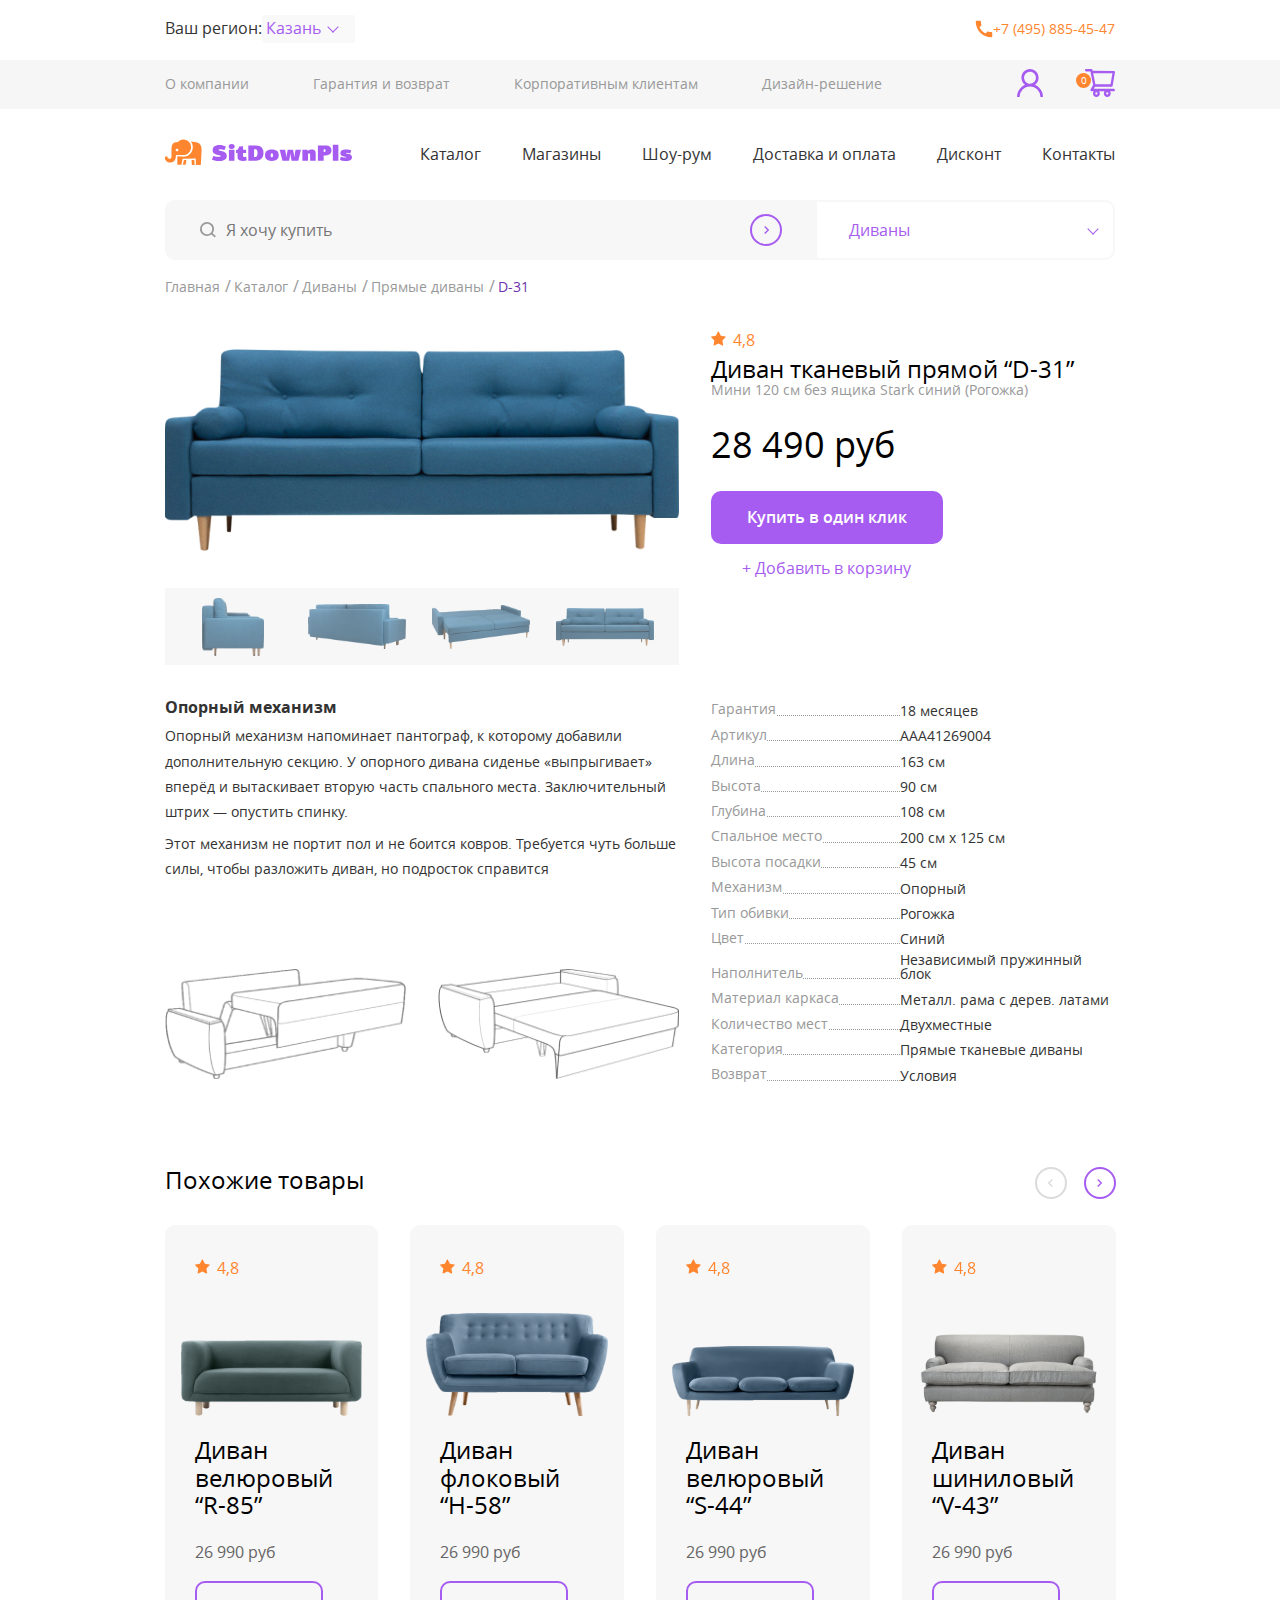
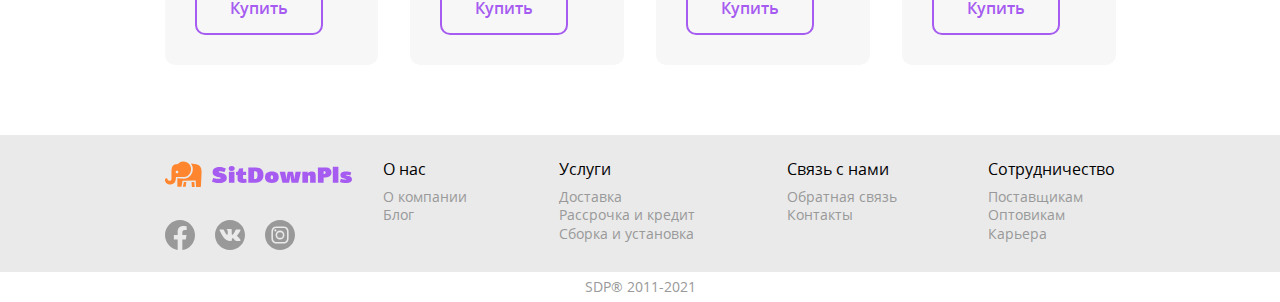
==== commit 53f27872: "fix footer" ====
--- a/card.html
+++ b/card.html
@@ -489,7 +489,7 @@
   </main>
   <footer class="footer">
   <div class="footer__top">
-    <div class="container footer__container">
+    <div class="container grid footer__container">
       <div class="footer__left">
         <a class="link-reset logo footer__logo" href="/" aria-label="вернуться на главную страницу">
           <svg class="logo-icon"><use xlink:href="img/sprite.svg#svg--logo"></use></svg>
--- a/styles/main.css
+++ b/styles/main.css
@@ -1 +1 @@
-.custom-checkbox-content{display:flex;align-items:center;padding-left:23px;position:relative;font-size:14px;line-height:19px;z-index:3;cursor:pointer;outline:transparent solid 2px;outline-offset:2px;transition:color .2s ease-in-out,outline-color .2s ease-in-out}.custom-checkbox-content::before{content:"";position:absolute;left:0;display:inline-block;width:14px;height:14px;border:1px solid #999;border-radius:2px;transition:border-color .2s ease-in-out,background .2s ease-in-out;background-position:center;background-size:10px 10px;background-repeat:no-repeat}.custom-input-checkbox:checked+.custom-checkbox-content::before{background-image:url(../img/check.png);background-color:#a65cf0;border-color:#a65cf0}.custom-input-checkbox.focus-visible+.custom-checkbox-content{outline-color:#a65cf0}@-webkit-keyframes slide-progress{0%{stroke-dashoffset:158}100%{stroke-dashoffset:200}}@font-face{font-family:"Open Sans";src:url(../fonts/opensans-regular.woff2) format("woff2");font-weight:400;font-style:normal;font-display:swap}@font-face{font-family:"Open Sans";src:url(../fonts/opensans-semibold.woff2) format("woff2");font-weight:600;font-style:normal;font-display:swap}@font-face{font-family:"Open Sans";src:url(../fonts/opensans-bold.woff2) format("woff2");font-weight:700;font-style:normal;font-display:swap}@font-face{font-family:"Play Fair";src:url(../fonts/Playfairdisplayblack.woff2) format("woff2");font-weight:900;font-style:normal;font-display:swap}*,::after,::before{box-sizing:inherit}html{box-sizing:border-box}body{min-width:320px;height:100vh;font-family:"Open Sans",Arial,Helvetica,sans-serif}body.lock{position:fixed;top:0;left:0;width:100%;height:100vh;overflow:hidden}img{max-width:100%;height:100%;-o-object-fit:cover;object-fit:cover}.container{margin:0 auto;padding:0 15px;max-width:1310px}.grid{display:grid;grid-template-columns:repeat(12,1fr);gap:32px}.picture-reset{display:block}.btn-reset{padding:0;border:none;cursor:pointer;background:0 0}.btn{padding:20px 51px;font-weight:600;background:#a65cf0;border-radius:10px;color:#fff;border:2px solid transparent;transition:color .2s ease-in-out,background-color .2s ease-in-out,border .2s ease-in-out}.btn-disabled{color:#999;background:#f7f7f7;pointer-events:none}.btn-primary:hover{background-color:#c998fb}.btn-primary:focus-visible{border-color:#7033ac;background-color:#c998fb}.btn-primary:active{background-color:#7033ac}.visually-hidden{position:absolute;width:1px;height:1px;margin:-1px;padding:0;border:0;-webkit-clip-path:inset(100%);clip-path:inset(100%);clip:rect(1px,1px,1px,1px);overflow:hidden}.js-focus-visible :focus:not(.focus-visible){outline:0}.js-validate-error-label{position:absolute;top:-16px;left:17px;font-size:12px;line-height:16px}.is-focus{position:relative;z-index:1}.is-focus.focus-visible::before{transform:translateY(0);opacity:1;visibility:visible}.is-focus::before{content:"";position:absolute;top:-2px;right:-6px;bottom:-2px;left:-6px;background:#ebd1ff;z-index:-1;visibility:hidden;opacity:0;transform:translateY(-100%);transition-property:transform,opacity;transition-duration:.3s;transition-timing-function:ease-in-out}:focus,:focus-visible{outline:0}.list-reset{margin:0;padding:0;list-style:none}.link-reset{color:inherit;text-decoration:none}.prime-text{font-size:16px;line-height:120%;color:#333}.text-reset{margin:0}.disable-scroll{position:fixed;left:0;top:0;width:100%;height:100vh;overflow:hidden}.fade{opacity:0;transition:opacity .2s ease-in-out}.fade.animate-open{opacity:1;transition:opacity .2s ease-in-out}.modal.is-open{opacity:1;visibility:visible;transition:opacity .2s ease-in,visibility .2s ease-in}.through-text{text-decoration:line-through}.section-subheading{margin:0 0 26px;font-size:32px;line-height:100%;font-weight:400}.section-header{display:flex;justify-content:space-between;margin-bottom:26px}.small-arrow-icon{width:5px;height:10px;stroke:#a65cf0;stroke-width:2px;transition:stroke .2s ease-in}.card-subheading{font-size:24px;line-height:115%;font-weight:400}.active{display:block}.static-slider-btn-mobile{display:none}.card-arrow-icon{margin-left:7px;width:22px;height:22px;border-radius:50%;border:2px solid #a65cf0;stroke:#a65cf0;stroke-width:2px;stroke-linecap:round;transition:background-color .2s ease-in-out,stroke .2s ease-in-out,border-color .2s ease-in-out}.logo-icon{width:187px;height:27px}.header{background:linear-gradient(180deg,#f6f6f6 24%,#fff0 24%)}.header__container{grid-row-gap:32px;align-items:center}.header__top-nav{grid-column:5/span 8;padding:15px 0}.header__top-nav-mobile{display:none}.header__top-nav-list-item:not(:last-child){margin-right:64px}.header__top-nav-list-link{font-size:14px;line-height:100%;color:#999;transition:color .2s ease-in,background .2s ease-in}.header__top-nav-list-link:hover{color:#a65cf0}.header__top-nav-list-link.focus-visible,.header__top-nav-list-link:active{color:#7033ac}.header__region{display:flex;align-items:center}.header__burger{display:none;position:relative;width:24px;height:24px}.header__burger::after,.header__burger::before{content:"";position:absolute;left:0;width:100%;height:3px;border-radius:4px;background:#a65cf0;transition:transform .2s ease-in}.header__burger::before{top:0}.header__burger-line{position:absolute;top:11px;left:0;width:100%;height:3px;border-radius:4px;background:#a65cf0;transition:transform .2s ease-in}.header__burger::after{bottom:0}.header__account,.header__user-icon{width:26px;height:28px}.header__basket,.header__basket-icon{width:30px;height:28px}.header__basket-icon,.header__user-icon{fill:#a65cf0;transition:fill .2s ease-in}.header__basket{margin-left:42px;position:relative}.header__basket-counter{display:flex;justify-content:center;align-items:center;position:absolute;top:4px;left:-9px;width:15px;height:15px;border-radius:50%;background:#ff862f;color:#fff;font-size:10px;line-height:100%;pointer-events:none}.header__account:focus-visible,.header__basket:focus-visible{background-color:#c998fb}.header__account:focus-visible .header__basket-icon,.header__account:focus-visible .header__user-icon,.header__basket:focus-visible .header__basket-icon,.header__basket:focus-visible .header__user-icon{fill:#fff}.header__account:hover .header__basket-icon,.header__account:hover .header__user-icon,.header__basket:hover .header__basket-icon,.header__basket:hover .header__user-icon{fill:#c998fb}.header__logo{grid-column:1/span 2;grid-row:2}.header__phone-link{display:flex;align-items:center;padding-left:20px;font-size:14px;line-height:1.9;color:#ff862f;background-image:url(../img/phone-icon.svg);background-position:left center;background-repeat:no-repeat;transition:color .2s ease-in}.header__phone-link:hover{color:#ffbd59}.header__phone-link:hover svg{fill:#ffbd59}.header__phone-link:focus-visible{background-color:#fff5d1}.header__menu{grid-column:3/span 10;grid-row:2/span 1}.header__bottom-nav-list,.header__top-nav-list{display:flex;justify-content:flex-end}.header__left-block{grid-column:1/span 4;display:flex;align-items:center}.header__bottom-nav-list-item:not(:last-child){margin-right:93px}.header__bottom-nav-list-link{line-height:22px;transition:color .2s ease-in}.header__bottom-nav-list-link:hover{color:#a65cf0}.header__bottom-nav-list-link:active{color:#7033ac}.header__form{display:flex;justify-content:space-between;grid-column:1/span 10}.header__form-input{padding:16px 59px;position:relative;width:100%;height:60px;background:#f7f7f7;border:2px solid transparent;border-radius:10px 0 0 10px;outline:0;transition:background .2s ease-in,border-color .2s ease-in}.header__form-input:hover{background:#eaeaea}.header__form-input.focus-visible{border-color:#7033ac;background:#f8efff}.header__search-inner{display:flex;align-items:center;position:relative;width:100%}.header__search-icon{position:absolute;top:50%;left:33px;width:20px;height:20px;transform:translateY(-50%);z-index:2;pointer-events:none}.header__arrow-slim-icon{width:13px;height:8px}.header__search-btn{display:flex;justify-content:center;align-items:center;position:absolute;top:50%;right:33px;width:32px;height:32px;border-radius:50%;border:2px solid #a65cf0;transform:translateY(-50%);z-index:2;transition:background .2s ease-in,border-color .2s ease-in}.header__search-btn:hover{background:#a65cf0}.header__search-btn:hover .small-arrow-icon{stroke:#fff}.header__search-btn:focus-visible{background-color:#c998fb;border-color:#a65cf0}.header__search-btn:focus-visible .small-arrow-icon{stroke:#fff}.header__search-btn:active{background:#7033ac}.header__left-block .choices{margin-right:16px;margin-bottom:0;border:none}.header__left-block .choices[data-type*=select-one] .choices__inner{padding-bottom:0}.header__left-block .choices__inner{display:flex;align-items:center;margin-bottom:0;padding:0 18px 0 0;border:none;font-size:16px;line-height:120%;color:#a65cf0;min-width:85px;min-height:auto}.header__left-block .choices__list--dropdown,.header__left-block .choices__list[aria-expanded]{word-break:normal}.header .choices.is-open .choices__list--dropdown,.header .choices.is-open .choices__list[aria-expanded]{border:2px solid #f7f7f7;border-radius:0;background-color:#fff}.header__left-block .choices__list--dropdown .choices__list,.header__left-block .choices__list[aria-expanded] .choices__list{overflow:unset}.header .choices[data-type*=select-one]::after{content:"";position:absolute;top:calc(50% - 3px);right:18px;width:8px;height:8px;border-width:1px;border-color:#a65cf0;border-left:1px;border-bottom:1px;transform:rotate(135deg)}.header .choices[data-type*=select-one].is-open:after{margin-top:0;border-color:#a65cf0;transform:rotate(315deg)}.header__form .choices{min-width:300px;z-index:13}.header__form .choices.is-focused .choices__inner{background-color:#f8efff;border-color:#a65cf0}.header__form .choices:active .choices__inner{border-color:#7033ac}.header__form .choices[data-type*=select-one] .choices__inner{padding:13px 28px}.header__form .choices__list--dropdown{padding:30px 22px;margin-top:0;border:2px solid #f7f7f7;border-bottom-right-radius:10px;border-bottom-left-radius:10px;-moz-column-count:2;column-count:2;min-width:100%;word-break:normal;background-color:#fff;z-index:13}.header__form .choices__inner{border:2px solid #f7f7f7;border-top-right-radius:10px;border-bottom-right-radius:10px;font-size:16px;line-height:22px;background-color:#fff;transition:border .2s ease-in-out,background-color .2s ease-in-out}.header__form .choices:hover .choices__inner{border-color:#a65cf0}.header__form .choices__item{color:#a65cf0}.header__form .choices__list--dropdown .choices__list,.header__form .choices__list[aria-expanded] .choices__list{overflow:unset}.header__form .choices__list--dropdown .choices__item--selectable.is-highlighted{color:#c998fb;background-color:transparent}.header__user-block{grid-column:11/span 2;display:flex;justify-content:flex-end}.hero{padding-top:30px}.hero__container-mobile{display:flex;justify-content:center;align-items:center}.hero .hero__slider-container{padding-top:5rem;padding-bottom:5.101rem;position:relative;z-index:2}.hero__slider-slide{height:auto}.hero__slider-slide-img{width:100%}.hero__slider-btn_mobile{display:none;min-width:296px}.hero__slider-subheading{margin:0 0 46px;max-width:563px;font-size:48px;line-height:65px;color:#999}.hero__slider-subheading_white{color:#fff}.hero__slider-picture{position:absolute;inset:0;z-index:1}.hero .pagination-progress{width:20px;height:20px;transform:rotate(-90deg)}.hero .pagination-progress__background{stroke:#ff862f;stroke-width:2px}.hero .pagination-progress__circle{stroke:#fff;stroke-dasharray:200;stroke-linecap:round;stroke-width:2px}@keyframes slide-progress{0%{stroke-dashoffset:158}100%{stroke-dashoffset:200}}.hero .hero__swiper-pagination{position:absolute;bottom:19px;z-index:3;display:flex;justify-content:center;width:100%}.hero .hero__swiper-pagination .swiper-pagination-bullet{margin:0 15px 0 0;position:relative;width:22px;height:22px;border-radius:100%;background:0 0;opacity:1;cursor:pointer}.hero .hero__swiper-pagination .swiper-pagination-bullet:not(:last-child){margin-right:4px}.hero .hero__swiper-pagination .swiper-pagination-bullet:last-child{margin-right:0}.footer__top{padding:26px 0 18px;background-color:#eaeaea}.footer__container{display:flex;justify-content:space-between}.footer__logo{display:block;margin-bottom:29px}.footer__nav{display:flex;justify-content:space-between;width:65.859%}.footer__social-list{display:flex}.footer__social-list-item:not(:last-child){margin-right:20px}.footer__social-list-icon,.footer__social-list-link{width:30px;height:30px}.footer__social-list-link{display:inline-block;transition:background .2s ease-in}.footer__social-list-link:focus-visible{background-color:#c998fb}.footer__social-list-link:focus-visible .footer__social-list-icon{fill:#fff}.footer__social-list-icon{fill:#999;transition:fill .2s ease-in}.footer__social-list-icon:hover{fill:#a65cf0}.footer__social-list-icon:active{fill:#7033ac}.footer__list-subheading{margin:0 0 10px;font-size:16px;line-height:100%;font-weight:400}.footer__list-link{font-size:14px;line-height:100%;color:#999;transition:color .2s ease-in,background .2s ease-in}.footer__list-link.focus-visible{background:#ebd1ff;color:#7033ac}.footer__list-link:hover{color:#a65cf0}.footer__list-link:active{color:#7033ac}.footer__bottom{display:flex;justify-content:center;align-items:center}.footer__copyright{font-size:14px;line-height:30px;color:#999}.noUi-horizontal{height:auto}.noUi-target{border:none;box-shadow:none;background:#eaeaea}.noUi-base{height:3px;background-color:#eaeaea;cursor:pointer}.noUi-connects{overflow:hidden;z-index:0;border-radius:3px}.noUi-horizontal .noUi-handle-lower,.noUi-horizontal .noUi-handle-upper{position:relative;top:0;left:82%;width:0;height:0;border-style:solid;border-width:0 7.5px 14px;border-color:transparent transparent #a65cf0;border-radius:4px;background:0 0;box-shadow:none;cursor:pointer;transition:.2s}.noUi-horizontal .noUi-handle-lower:hover,.noUi-horizontal .noUi-handle-upper:hover{border-bottom-color:#c998fb}.noUi-horizontal .noUi-handle-lower:active,.noUi-horizontal .noUi-handle-upper:active{border-bottom-color:#7033ac}.noUi-touch-area{height:100%;width:100%}.noUi-horizontal .noUi-handle-upper{left:79%}.noUi-handle:after,.noUi-handle:before{display:none}.noUi-connect{background:#a65cf0}.breadcrumbs__container{padding:17px 15px 12px}.breadcrumbs__list{display:flex}.breadcrumbs__list-item{position:relative}.breadcrumbs__list-item:not(:last-child){margin-right:14px}.breadcrumbs__list-item:not(:last-child)::after{content:"/";position:absolute;right:-11px;top:50%;color:#999;transform:translateY(-50%)}.breadcrumbs__list-link{font-size:14px;line-height:100%;color:#999;transition:color .2s ease-in}.breadcrumbs__list-link:hover{color:#a65cf0}.breadcrumbs__list-link:focus-visible{background-color:#ebd1ff;color:#a65cf0}.breadcrumbs__list-link:active,.breadcrumbs__list-link_current,.breadcrumbs__list-link_current:hover{color:#7033ac}.form__input{padding:7px 15px;width:100%;border:1px solid transparent;border-radius:10px;font-size:16px;line-height:40px;background:#f7f7f7;outline:0;transition:background-color .2s ease-in,border-color .2s ease-in}.form__input:hover{background-color:#eaeaea}.form__input:focus-visible{border-color:#a65cf0;background-color:#f8efff}.form__btn{margin-bottom:12px;padding:17px 33px}.form__btn:hover{background-color:#c998fb}.form__btn:focus-visible{border-color:#7033ac;background-color:#c998fb}.form__btn:active{background-color:#7033ac}.form__label{display:block;position:relative;border:2px solid transparent;transition:border-color .2s ease-in}.form__label:not(:last-child){margin-bottom:24px}.form__checkbox-wrap{display:flex;align-items:center}.form__descr{margin:0 0 12px;font-size:14px;line-height:19px}.agreement-link{color:#a65cf0}.catalog{padding-bottom:50px}.catalog__breadcrumbs{margin-bottom:20px}.catalog__subheading{display:inline-block;margin-right:17px;font-size:24px;line-height:130%}.catalog__mobile-wrapper{display:none}.catalog__filters{grid-column-end:3 span}.catalog__filters-bottom,.catalog__filters-price{margin-bottom:20px}.catalog__filters-item{margin-bottom:16px}.catalog__filters-btn{border-bottom:1px solid transparent;font-size:16px;line-height:100%;color:#a65cf0;transition:border-bottom .2s ease-in,color .2s ease-in,background .2s ease-in}.catalog__filters-btn:hover{border-color:#a65cf0}.catalog__filters-btn:focus-visible{background-color:#c998fb;color:#fff}.catalog__filters-btn:active{color:#7033ac;border-color:#7033ac}.catalog__filters-price-text{margin-right:10px;font-size:16px;line-height:100%;color:#666}.catalog__filters-subheading{margin:0 0 20px;font-size:16px;line-height:100%;font-weight:400;color:#333}.catalog__filters-price-setting{display:flex;align-items:center;justify-content:space-between;margin-bottom:9px}.catalog__filters-price-label{display:flex;align-items:center}.catalog__filters-price-input{padding:4px 13px;max-width:86px;border:1px solid #999;border-radius:2px;font-size:16px;line-height:100%;color:#666}.catalog__filters-price-input:focus-visible{background-color:#ebd1ff;border-color:#a65cf0}.catalog__filters-price-input::-webkit-inner-spin-button,.catalog__filters-price-input::-webkit-outer-spin-button{display:none}.catalog__filters-input:focus-visible+span::before{background-color:#ebd1ff}.catalog__filters-label:hover .catalog__custom-checkbox-content{color:#a65cf0}.catalog__filters-label:hover .catalog__custom-checkbox-content::before{border-color:#a65cf0}.catalog__values-subheading{margin:0 0 11px;font-size:16px;line-height:100%;color:#666}.catalog__banner{display:flex;flex-direction:column;border-radius:10px;background:#333;overflow:hidden}.catalog__banner-content{flex:1 1 auto;display:flex;flex-direction:column;padding:30px}.catalog__banner-subheading{margin:0;font-family:"Play Fair";font-size:24px;line-height:32px;color:#d5b986}.catalog__banner-text{margin:0 0 13px;font-size:16px;line-height:22px;color:#999}.catalog__grid-content{grid-column:9 span}.catalog__content-list{display:grid;grid-template-columns:repeat(9,1fr);margin-bottom:34px;gap:32px}.catalog__content-list-item{display:none;grid-column:3 span;height:auto;min-height:420px}.catalog__custom-checkbox-content{padding-left:32px;font-size:16px;line-height:100%}.catalog__custom-checkbox-content::before{width:20px;height:20px;transition:border-color .2s ease-in-out}.catalog__custom-checkbox-content::after{top:-2px;width:20px;height:20px;border-radius:3px}.catalog__choice{display:flex;align-items:flex-start;justify-content:flex-start}.catalog__choice-list{display:flex;align-items:flex-start;justify-content:flex-start;flex-wrap:wrap}.catalog__choice-item{margin-right:20px;margin-bottom:8px;padding:7px 11px;border-radius:3px}.catalog__choice-item svg{margin-left:6px;width:9px;height:9px;stroke:var(--color-grey-shade);pointer-events:none}.pagination{display:flex;justify-content:center;align-items:center;width:100%}.pagination__item:not(:last-child){margin-right:16px}.pagination__link{display:inline-flex;align-items:center;padding:0 9px;height:32px;border:2px solid #a65cf0;border-radius:10px;font-size:16px;line-height:100%;font-weight:600;color:#a65cf0;text-decoration:none;transition:color .2s ease-in-out,background-color .2s ease-in-out,border-color .2s ease-in-out}.pagination__link:hover{background-color:#a65cf0;color:#fff;border-color:transparent}.pagination__link:focus-visible{background-color:#c998fb;color:#fff;border-color:#a65cf0}.pagination__link:active{background-color:#7033ac;color:#fff;border-color:transparent}.pagination__link--current{background-color:#7033ac;color:#fff;border-color:#7033ac}.banner{display:grid;grid-template-columns:1fr}.banner__container{padding-top:154px;padding-bottom:150px;grid-column:1/-1;grid-row:1/2;width:100%}.banner__picture{display:block;grid-column:1/-1;grid-row:1/2;font-size:0}.banner__subheading{margin:0;font-family:"Play Fair";font-size:60px;line-height:120%;color:#d5b986}.banner__text{margin:0 0 50px;max-width:508px;font-size:48px;line-height:120%;color:#fff}.banner__btn{padding:18px 33px}.card-page{padding-bottom:84px}.card-page__container{padding-top:20px}.card-page__top{grid-row-gap:16px;grid-template-rows:minmax(auto,1fr);margin-bottom:34px}.card-page__descr{grid-column:7/span 6;grid-row:span 2/2}.card-page__descr-text{font-size:14px;line-height:100%;color:#999}.card-page__descr-text-margin{margin:0 0 24px}.card-page__descr-btns{display:flex;justify-content:center;align-items:center;flex-direction:column;width:-webkit-max-content;width:-moz-max-content;width:max-content}.card-page__descr-list{display:flex;align-items:flex-end;margin:0;width:100%}.card-page__descr-list:not(:last-child){margin-bottom:7px}.card-page__descr-block{position:relative;width:52.8%}.card-page__descr-block::before{content:"";display:block;position:absolute;left:0;bottom:2px;width:100%;border-bottom:1px dotted #999}.card-page__descr-btn{display:block;padding:15px 34px;margin-bottom:15px}.card-page__descr-btn-basket{position:relative;color:#a65cf0}.card-page__descr-btn-basket::before{content:"";position:absolute;left:0;bottom:-3px;width:100%;height:1px;background-color:#a65cf0;opacity:0;transition:opacity .3s ease-in-out}.card-page__descr-btn-basket:hover::before{opacity:1}.card-page__slider-main{max-height:245px}.card-page__slider-main,.card-page__slider-nav{grid-column:span 6;width:100%}.card-page__slider-nav{padding:8px 19px;background-color:#f7f7f7}.card-page__slider-main .swiper-slide{display:flex;justify-content:center;align-items:center;flex-shrink:0;overflow:hidden;width:100%;height:100%;cursor:pointer}.card-page__slider-nav .swiper-slide{display:flex;align-items:center;justify-content:flex-start;flex-shrink:0;overflow:hidden;max-height:61px;opacity:.7;cursor:pointer}.card-page__slider-main img{display:block;width:100%;-o-object-fit:contain;object-fit:contain}.card-page__slider-nav img{display:block;width:95%;height:95%;-o-object-fit:contain;object-fit:contain}.card-page__prime-text{font-size:14px;line-height:180%;color:#333}.card-page__price-title{display:inline-block;margin-bottom:23px;font-size:36px;line-height:130%}.card-page__bottom-col{display:flex;flex-direction:column;grid-column:span 6}.card-page__bottom-left{justify-content:space-between}.card-page__bottom-left-images{display:flex;align-items:center;justify-content:flex-start;gap:32px}.card-page__bottom-left-image:first-child{margin-right:32px}.card-page__bottom-left-descr-first{margin-bottom:7px}.card-page__bottom-left-subheading{margin:0 0 8px;line-height:100%}.card-page__bottom-right{max-width:34rem}.card-page__bottom-right-list-descr{margin:0;width:min(100%,13.5rem);line-height:1;overflow-wrap:break-word}.card-page__bottom-right-list-title{background:#fff;position:relative}.cooperations{padding-bottom:70px}.cooperations__breadcrumbs{margin-bottom:20px}.cooperations__subheading{margin-bottom:33px}.cooperations__subheading-secondary{margin:0 0 14px}.cooperations__list-whats-get{margin-bottom:34px;width:49%}.cooperations__list-whats-get-item{padding-left:37px;background-position:top left;background-repeat:no-repeat}.cooperations__list-whats-get-item:first-child{background-image:url(../img/network.png)}.cooperations__list-whats-get-item:nth-child(2){background-image:url(../img/briefcase.png)}.cooperations__list-whats-get-item:last-child{background-image:url(../img/git-pull-request.png)}.cooperations__list-whats-get-item:not(:last-child){margin-bottom:12px}.cooperations__list-whats-get-item p{line-height:150%}.cooperations__text{max-width:842px;line-height:180%;color:#666}.cooperations__text-margin{margin-bottom:34px}.cooperations__text-advantages{margin-bottom:12px}.cooperations__text-advantages-last{margin-bottom:34px}.cooperations__card-subheading-margin{margin:0 0 11px}.cooperations__subheading-ordered{margin:0 0 14px;font-size:16px;line-height:22px;font-weight:600;color:#ff862f}.cooperations__ordered-list{margin:0 0 32px;padding-left:18px}.cooperations__ordered-list-item::marker{font-size:16px;color:#ff862f}.cooperations__ordered-list-item:not(:last-child){margin-bottom:14px}.cooperations__ordered-list-item p{padding-left:8px;max-width:817px}.cooperations__bottom-block{display:flex;align-items:center;max-width:624px}.cooperations__bottom-block-img{margin-right:32px}.cooperations__bottom-block-subheading{line-height:150%}.modal{display:flex;justify-content:center;align-items:center;position:fixed;left:0;top:0;right:0;bottom:0;overflow-y:auto;overflow-x:hidden;background-color:#3333334e;opacity:0;visibility:hidden;z-index:100;cursor:pointer;transition:opacity .2s ease-in-out,visibility .2s ease-in-out}.modal::before{content:"";display:inline-block;vertical-align:middle;height:100%}.modal__container{display:none;position:relative;vertical-align:middle;cursor:default;text-align:left;border-radius:10px;background-color:#fff}.modal__slider{padding:50px 0;max-width:100%}.modal__descr{margin-bottom:30px;max-width:65%}.modal__thumbs-slider{padding:20px 50px;max-width:100%;background-color:#f7f7f7}.modal__subheading{margin-bottom:9px}.modal__slider-item{display:flex;justify-content:center;align-items:center;position:relative;flex-shrink:0;width:100%;height:100%}.modal__thumbs-slide{position:relative;flex-shrink:0;width:100%;height:122px;opacity:.8}.modal__thumbs-btn-next,.modal__thumbs-btn-prev{display:none;width:32px;height:32px;border-radius:50%;border:2px solid #a65cf0;transition:background .2s ease-in}.modal__thumbs-btn-next:active,.modal__thumbs-btn-prev:active{background:#a65cf0}.modal__thumbs-btn-next.swiper-button-disabled,.modal__thumbs-btn-prev.swiper-button-disabled{border-color:#999}.modal__thumbs-btn-prev{transform:rotate(180deg)}.modal-form-icon-close{width:100%;height:100%;fill:#999;transition:fill .2s ease-in-out}.modal-form-btn-close{position:absolute;top:20px;right:20px;width:20px;height:20px;z-index:10}.modal-form-btn-close::before{content:"";position:absolute;left:-.125rem;right:-.125rem;top:-.125rem;bottom:-.125rem;z-index:-1;background-color:#c998fb;opacity:0;visibility:hidden}.modal-form-btn-close:hover .modal-form-icon-close{fill:#a65cf0}.modal-form-btn-close:focus-visible::before{opacity:1;visibility:visible}.modal-form-btn-close:active .modal-form-icon-close{fill:#7033ac}.modal__container.modal-open{display:flex;flex-direction:column;justify-content:center;align-items:center}.modal-form{padding:30px;position:relative;width:624px;height:421px;border-radius:10px;background-color:#fff}.modal-gallery{overflow:hidden;max-width:1280px;max-height:684px}.main-popup{display:none;padding:30px;flex-direction:column;align-items:center;justify-content:center;position:fixed;left:50vw;top:50vh;width:320px;height:250px;border-radius:10px;background-color:#fff;box-shadow:0 0 20px 2px #999;transform:translate(-50%,-50%);z-index:50}.main-popup__text{font-size:16px}.thanks-popup{flex-direction:column;justify-content:center;align-items:center}.thanks-popup__img{margin-bottom:32px}.thanks-popup__text{margin:0;font-size:32px}.popular{padding-top:70px;padding-bottom:68px}.popular__list{margin-bottom:32px;grid-auto-rows:minmax(26.25rem,auto)}.popular__list-item{grid-column:span 3}.popular__more-btn{display:block;margin:0 auto;padding:20px 42px}.product__card{display:flex;flex-direction:column;padding:30px;height:100%;background:#f7f7f7;border-radius:10px}.product__card-content{flex:1 1 auto;display:flex;flex-direction:column;align-items:flex-start}.product__card-picture{display:flex;justify-content:center;align-items:flex-end;margin:0 -1.875rem 1.3rem;padding:0 1rem;min-height:8.3125rem}.product__price{margin:0 0 auto;font-size:16px;line-height:100%;color:#666}.product__subheading{margin:0 0 1.5rem}.product__model-number{white-space:nowrap}.product__btn{padding:16px 33px;border:2px solid #a65cf0;color:#a65cf0;font-weight:600;background-color:transparent}.product__btn-content{padding-top:1.3rem}.product__btn:hover{background:#a65cf0;color:#fff}.product__btn:focus-visible{border-color:#7033ac;background-color:#c998fb;color:#fff}.product__btn:active{border-color:#7033ac;background:#7033ac;color:#fff}.product__raiting{display:flex;margin-bottom:10px;transform:translateY(4px)}.product__raiting-icon{margin-right:7px;width:15px;height:15px}.product__raiting-value{color:#ff862f}.product__img{display:block;height:auto;-o-object-fit:contain;object-fit:contain}.similar-products{padding-bottom:70px}.similar-products .swiper-wrapper{box-sizing:border-box}.similar-products__slide{height:auto}.specials{padding-top:69px}.specials__subheading{margin:0}.specials__slide{box-sizing:border-box;width:18.5rem;height:auto}.specials__slide_big{width:39rem}.specials__product{align-items:flex-start}.specials__product_big{background-image:url(../img/sofa-z-44-bg.png);background-position:93% 93%;background-size:auto;background-repeat:no-repeat}.specials__product-price{margin-bottom:auto}.specials__product-price_orange{margin-right:25px;font-size:18px;line-height:130%;color:#ff862f}.specials__product-subheading{margin:0 0 1.3rem;line-height:130%}.specials__product-subheading_big{max-width:213px}.specials__product-img{align-self:center;padding-top:40px;min-height:269px}.specials__product-img_big{padding-top:8px}.specials__product-discount{display:flex;align-items:center;position:absolute;left:0;top:29px;padding:9px 30px;-webkit-clip-path:polygon(89% 0,100% 50%,89% 100%,0 100%,0 50%,0 0);clip-path:polygon(89% 0,100% 50%,89% 100%,0 100%,0 50%,0 0);min-width:58px;background-color:#ff862f}.specials__product-discount-text{font-size:14px;line-height:19px;font-weight:700;color:#fff}.swiper-pagination-bullet-active .pagination-progress__circle{-webkit-animation:3s cubic-bezier(0,0,1,1) forwards slide-progress;animation:3s cubic-bezier(0,0,1,1) forwards slide-progress}.arrow-in-circle-btn-next,.arrow-in-circle-btn-prev{display:inline-flex;justify-content:center;align-items:center;margin:0;vertical-align:middle;position:static;width:32px;height:32px;border-radius:50%;border:2px solid #a65cf0;transition:background .2s ease-in,border-color .2s ease-in}.arrow-in-circle-btn-next:hover,.arrow-in-circle-btn-prev:hover{background-color:#a65cf0}.arrow-in-circle-btn-next:hover .small-arrow-icon,.arrow-in-circle-btn-prev:hover .small-arrow-icon{stroke:#fff}.arrow-in-circle-btn-next:focus-visible,.arrow-in-circle-btn-prev:focus-visible{background-color:#c998fb;border-color:#a65cf0}.arrow-in-circle-btn-next:focus-visible .small-arrow-icon,.arrow-in-circle-btn-prev:focus-visible .small-arrow-icon{stroke:#fff}.arrow-in-circle-btn-next:active,.arrow-in-circle-btn-prev:active{background-color:#7033ac;border-color:#7033ac}.arrow-in-circle-btn-prev{margin-right:13px}.arrow-in-circle-btn-prev .small-arrow-icon{transform:rotate(180deg)}.arrow-in-circle-btn-next.swiper-button-disabled,.arrow-in-circle-btn-prev.swiper-button-disabled{border-color:#999}.arrow-in-circle-btn-next.swiper-button-disabled .small-arrow-icon,.arrow-in-circle-btn-prev.swiper-button-disabled .small-arrow-icon{stroke:#999}.swiper-button-next::after,.swiper-button-prev::after{display:none}.top-category{padding-top:70px;padding-bottom:70px}.top-category__list{grid-auto-rows:minmax(25.3125rem,auto);grid-template-columns:repeat(12,1fr);grid-template-rows:minmax(31.9375rem,auto) minmax(25.3125rem,auto)}.top-category__list-item{display:flex;flex-direction:column;padding:30px;grid-column:span 4;border-radius:10px;background-color:#f7f7f7;background-repeat:no-repeat;background-position-y:60%}.top-category__list-item_big{grid-column:span 6}.top-category__list-item-sofs{background-image:url(../img/sofs.webp)}.top-category__list-item-armchairs{background-image:url(../img/armchairs.webp)}.top-category__list-item-beds{background-image:url(../img/beds.webp)}.top-category__list-item-dressers{background-image:url(../img/dressers.webp)}.top-category__list-item-chairs{background-image:url(../img/chairs.webp)}.top-category__list-type{display:flex;flex-wrap:wrap;margin-bottom:21px}.top-category__list-type-item{font-size:14px;line-height:100%;color:#999}.top-category__list-type-item:not(:last-child){margin-right:30px}.top-category__list-type-item-link{transition:color .2s ease-in,background .2s ease-in}.top-category__list-type-item-link:hover{color:#a65cf0}.top-category__list-type-item-link:focus-visible{background:#ebd1ff;color:#7033ac}.top-category__list-type-item-link:active{color:#7033ac}.top-category__link-mobile{display:none}.top-category__card-subheading{margin-bottom:auto}.top-category__card-subheading-mobile{font-size:16px;line-height:22px}.in-catalog-link{display:flex;justify-content:center;align-items:center;align-self:flex-start;position:relative;font-size:16px;line-height:120%;color:#a65cf0;font-weight:700;transition:color .2s ease-in}.in-catalog-link::before{content:"";position:absolute;left:0;bottom:-2px;width:calc(100% - 27px);height:2px;background-color:transparent;transition:background-color .2s ease-in-out}.in-catalog-link:hover::before{background-color:#a65cf0}.in-catalog-link:hover .card-arrow-icon{stroke:#fff;background-color:#a65cf0}.in-catalog-link:focus-visible::before{background-color:#c998fb}.in-catalog-link:focus-visible .card-arrow-icon{border-color:#a65cf0;stroke:#fff;background-color:#c998fb}.in-catalog-link:active{color:#7033ac}.in-catalog-link:active::before{background-color:#7033ac}.in-catalog-link:active .card-arrow-icon{border-color:#7033ac;stroke:#fff;background-color:#7033ac}.useful{padding-bottom:71px}.useful__subheading{margin:0}.useful__img,.useful__slide{height:auto}.useful__card{display:flex;flex-direction:column;height:100%;border-radius:10px;overflow:hidden}.useful__card-picture{display:contents}.useful__card-content{flex:1 1 auto;display:flex;flex-direction:column;padding:30px;min-height:11.875rem;background-color:#f7f7f7}.useful__card-subheading{margin:0 0 auto;line-height:138%}.useful__card-btn{margin-top:1.875rem;align-self:flex-start}.we-glad{padding-bottom:66px}.we-glad__left,.we-glad__right{grid-column:span 6}.we-glad__subheading{margin-bottom:9px}.we-glad__right-img{-o-object-fit:contain;object-fit:contain}.we-glad__tooltip{display:inline-block;width:16px;height:16px;font-size:10px;color:#ff862f;border:2px solid #ff862f;border-radius:50%;transform:translateY(-3px);transition:background .2s ease-in,color .2s ease-in}.we-glad__tooltip:hover{background:#ff862f;color:#fff}:root{--color-lime:#daffd1;--color-grey-md:#eaeaea;--color-bone:#fff5d1;--color-pink-violet:#ebd1ff;--color-semiblack:rgba(0, 0, 0, 0.2)}@media (max-width:1319px){.grid{grid-template-columns:repeat(9,1fr)}.container{max-width:981px}.header{background:linear-gradient(180deg,#f6f6f6 19%,#fff0 19%);background-position-y:60px}.header__container{grid-template-rows:58px 50px 92px 60px;grid-row-gap:0}.header__left-block{justify-content:space-between;grid-column:1/-1}.header__top-nav,.header__user-block{grid-row:2}.header__top-nav{grid-column:1/span 7}.header__top-nav-list{justify-content:initial}.header__logo,.header__menu{grid-row:3}.header__menu{grid-column:3/span 7}.header__user-block{grid-column:8/span 2}.header__form{grid-column:1/-1}.header__bottom-nav-list-item:not(:last-child){margin-right:41px}.specials__product_big{background-image:none}.top-category__list{grid-auto-rows:minmax(31.9375rem,auto);grid-template-rows:repeat(2,minmax(31.9375rem,auto))}.top-category__list-item_big{grid-column:span 6}.top-category__list-item-sofs{grid-column-start:1;grid-column-end:7}.top-category__list-item-armchairs,.top-category__list-item-beds,.top-category__list-item-chairs,.top-category__list-item-dressers{grid-column:span 3;height:auto}.top-category__list-item-beds{grid-row:1;grid-column-start:7;grid-column-end:10;background-image:url(../img/beds-1024.webp)}.top-category__list-item-armchairs{background-image:url(../img/armchairs-1024.webp)}.top-category__list-item-dressers{background-image:url(../img/dressers-1024.webp)}.top-category__list-item-chairs{background-image:url(../img/chairs-1024.webp)}.we-glad__left{grid-column:span 4}.we-glad__right{grid-column:span 5}.catalog__desctop-subheading,.catalog__filters{display:none}.catalog__mobile-wrapper{display:block;grid-column:1/-1}.catalog__mobile-filters{display:grid;grid-template-columns:repeat(9,1fr);align-items:center}.catalog__mobile-filters-list{grid-column:2/-1;display:grid;grid-template-columns:repeat(8,1fr);gap:32px}.catalog__mobile-filters-item{position:relative;grid-column:span 2}.catalog__mobile-filters-subheading{grid-column:span 1;font-size:14px;line-height:18px;font-weight:400}.catalog__mobile-filters-btn{padding:9px 13px;position:relative;width:100%;background-color:#f7f7f7;border-radius:10px;border:2px solid transparent;text-align:start;z-index:2;transition:border-color .2s ease-in-out}.catalog__mobile-filters-btn::before{content:"";position:absolute;top:calc(50% - 3px);right:16px;width:8px;height:8px;border:1px solid #a65cf0;border-left:1px;border-bottom:1px;transform:rotate(135deg)}.catalog__mobile-filters-btn:active{border-color:#7033ac}.catalog__mobile-filters-btn-active{border-color:#a65cf0}.catalog__mobile-filters-btn-active::before{transform:rotate(-45deg);transition:transform .2s ease-in-out}.catalog__mobile-dropdown-list{padding:23px 28px 31px 30px;position:absolute;top:30px;border:2px solid #f7f7f7;border-radius:0 0 10px 10px;background-color:#fff;opacity:0;visibility:hidden;transform-origin:0 0;transform:scaleY(0);z-index:1;transition-property:opacity,visibility,transform;transition-timing-function:ease-in-out;transition-duration:.2s}.catalog__mobile-dropdown-list-visible{opacity:1;visibility:visible;transform:scaleY(1)}.catalog__mobile-dropdown-item:not(:last-child){margin-bottom:12px}.card-page__bottom-left,.card-page__slider-main,.card-page__slider-nav{grid-column:span 5}.card-page__descr{grid-column:6/span 4}.card-page__descr-block{width:46.8%}.card-page__bottom-right{grid-column:span 4}.modal-gallery{width:calc(100% - 72px)}.modal__thumbs-slider{padding:20px 80px}.modal__thumbs-btn-next,.modal__thumbs-btn-prev{display:flex}}@media (max-width:1024px){.useful__card-subheading{font-size:16px;line-height:22px}.footer__nav{width:75.99%}}@media (max-width:1023px){.grid{grid-template-columns:repeat(6,1fr)}.container{padding-left:72px;padding-right:72px}.header__burger{display:block;grid-row:3;grid-column-start:1;z-index:15}.header__logo{grid-column-start:3}.header__top-nav{grid-column:1/-1}.header__top-nav-list-item:not(:last-child){margin-right:auto}.header__bottom-nav-list{display:inline-block;padding-right:43%;-moz-column-count:2;column-count:2;gap:64px;background-image:url(../img/elephant-for-menu.png);background-repeat:no-repeat;background-position:right}.header__bottom-nav-list-item{margin-right:0}.header__bottom-nav-list-item:not(:last-child){margin-right:0;margin-bottom:41px}.header__menu{padding-top:92px;padding-left:max(72px,(100% - 1340px) / 2);padding-right:max(72px,(100% - 1340px) / 2);position:absolute;top:0;left:0;width:100%;height:100%;border-top:1px solid var(--color-semiblack);background-color:#fff;z-index:14;overflow-y:auto;transform:translateY(-100%);transition:transform .2s ease-in-out}.header__user-block{grid-column:5/span 2;grid-row:3}.burger-active::before{top:14px;transform:rotate(135deg)}.burger-active .header__burger-line{transform:scale(0)}.burger-active::after{bottom:7px;transform:rotate(-135deg)}.menu-active{transform:translateY(110px)}.top-category__list{grid-template-rows:repeat(3,minmax(31.9375rem,auto))}.top-category__list-item-sofs{grid-column:1/-1}.top-category__list-item-armchairs,.top-category__list-item-beds{grid-row:2}.top-category__list-item-beds{grid-column:span 3}.top-category__list-item-chairs,.top-category__list-item-dressers{grid-row:3}.we-glad__right{grid-column:span 2}.footer__container{display:block}.footer__left{display:flex;justify-content:space-between}.footer__nav{width:100%}.catalog__grid-content{grid-column:1/-1}.catalog__content-list,.catalog__mobile-filters,.catalog__mobile-filters-list{grid-template-columns:repeat(6,1fr)}.catalog__mobile-filters{display:block}.catalog__mobile-filters-item:nth-child(1),.catalog__mobile-filters-item:nth-child(2){z-index:7}.catalog__mobile-filters-item:nth-child(3),.catalog__mobile-filters-item:nth-child(4){grid-row:2/3}.catalog__mobile-filters-item:nth-child(4){grid-column:3/5}.cooperations__list-whats-get{width:100%}.card-page__slider-main{grid-column:1/-1}.card-page__slider-nav{grid-column:1/3}.card-page__descr{grid-column:3/7;grid-row:2/3}.card-page__descr-block{width:64.8%}.card-page__bottom-right{grid-column:1/-1}}@media (max-width:767px){.container{padding:0 12px}.modal-form{width:calc(100% - 24px)}.breadcrumbs{display:none}}@media (max-width:576px){.grid{gap:16px}.product-btn{margin-top:1rem}.menu-active{transform:translateY(140px)}.static-slider-btn{display:none}.static-slider-btn-mobile{display:flex;justify-content:center;align-items:center}.similar-products__slider,.specials__slider,.useful__slider{margin-bottom:16px}.modal-form{padding:30px 10px 30px 16px;height:auto}.modal-form__form .custom-checkbox-content{font-size:12px;line-height:16px;padding-left:17px}.modal-form__form .form__label:not(:last-child){margin-bottom:11px}.modal-form__form .form__input{padding:6px 15px}.modal-form__form .form__btn{padding:16px 33px}.modal-form-btn-close{top:16px;right:16px;width:12px;height:12px}.modal__descr{margin-bottom:12px;max-width:100%}.section-subheading{font-size:24px}.header{background:linear-gradient(180deg,#f6f6f6 15%,#fff0 15%)}.header__container{grid-template-rows:50px 61px 50px 136px;row-gap:16px}.header__top-nav{display:none}.header__top-nav-mobile{display:block;background:linear-gradient(180deg,#f6f6f6 100%,#fff0 15%);box-shadow:0 0 0 10px rgba(34,60,80,.05);padding:20px 12px}.header__logo{grid-row:1;justify-self:center}.header__form,.header__left-block{display:block}.header__left-block{grid-row:2}.header__form{grid-row:4}.header__region,.header__search-inner{margin-bottom:16px}.header__bottom-nav-list{padding:0;background:0 0;-moz-column-count:auto;column-count:auto}.header__menu{padding-left:12px;padding-right:12px}.header__middle-nav{margin-bottom:26px}.header__top-nav-list{display:grid;grid-template-columns:repeat(2,auto);row-gap:12px;justify-content:space-between}.hero__slider{margin-bottom:32px}.hero__slider-subheading{margin:0;font-size:20px;line-height:27px;max-width:204px}.hero .hero__slider-container{padding:2rem 30px 30px}.hero__slider-btn{display:none}.hero__slider-btn_mobile{display:block;min-width:296px}.hero__slider-slide{min-height:210px}.specials .specials__product{padding:30px}.banner{grid-template-rows:minmax(18.875rem,auto)}.banner__subheading{font-size:24px}.banner__text{margin-bottom:auto;max-width:200px;font-size:16px}.banner__container{padding:30px 12px 0;display:flex;flex-direction:column}.banner__img{width:100%;height:13.125rem}.banner__btn{padding:18px 86px;align-self:center}.product__card{padding:16px}.product__card-content{padding:0}.product__card-picture{align-items:center;margin-right:0;margin-bottom:.64rem;margin-left:0;padding-right:0;padding-left:0;min-height:63px}.product__raiting{padding:0;margin-bottom:6px}.product__raiting-icon{width:12px;height:12px}.product__raiting-value{font-size:12px}.product__subheading_mobile{font-size:16px;margin-bottom:20px}.product__btn_mobile{padding:9px 23px}.popular__subheading{margin:0 0 27px}.popular__list{grid-auto-rows:minmax(17.375rem,auto)}.popular__more-btn{padding:20px 38px}.top-category__list{grid-auto-rows:minmax(15rem,auto);grid-template-rows:minmax(20.75rem,auto) repeat(2,minmax(12.875rem,auto));row-gap:32px}.top-category__list-type{display:flex;flex-direction:column;margin-bottom:0}.top-category__list-type-item:not(:last-child){margin-right:0}.top-category__list-item{background-position-y:86%}.top-category__list-item-sofs{background-image:url(../img/sofs-576.png)}.top-category__list-item-sofs ul{width:100%;align-self:center;flex-direction:row;justify-content:space-between;margin-bottom:20px}.top-category__list-item-sofs ul li{margin-right:0}.top-category__list-item-sofs ul a{font-size:14px}.top-category__list-item-sofs h3{font-size:24px}.top-category__list-item:not(:first-child){padding:16px}.top-category__list-item-armchairs{background-image:url(../img/armchairs-576.webp)}.top-category__list-item-beds{background-image:url(../img/beds-576.webp)}.top-category__list-item-dressers{background-image:url(../img/dressers-576.webp)}.top-category__list-item-chairs{background-image:url(../img/chairs-576.webp)}.top-category__card-subheading,.top-category__link{display:none}.top-category__card-subheading-mobile,.top-category__link-mobile{display:flex;align-items:flex-end}.top-category__card-subheading-mobile svg,.top-category__link-mobile svg{flex-shrink:0}.we-glad__right{display:none}.we-glad__left{grid-column:1/-1}.we-glad .custom-checkbox-content{font-size:12px;line-height:16px}.in-catalog-link{display:none}.footer__left{margin-bottom:24px;flex-direction:column;align-items:center}.footer__nav{display:grid;grid-template-columns:repeat(6,1fr);-moz-column-gap:16px;column-gap:16px;row-gap:35px}.footer__logo{margin-bottom:21px}.footer__list{grid-column:span 3}.footer__list-subheading{margin:0 0 5px}.footer__top{padding:21px 0 33px}.catalog{padding-top:14px;padding-bottom:67px}.catalog__content-list,.catalog__mobile-filters-list{gap:16px}.catalog__mobile-filters-item,.catalog__mobile-filters-item:nth-child(4){grid-column:span 3}.catalog__content-list-item{min-height:auto}.catalog__mobile-dropdown-list{padding:23px 12px 12px}.catalog__custom-checkbox-content{padding-left:24px;font-size:14px}.catalog__mobile-subheading{margin-bottom:14px}.catalog__mobile-filters-subheading{margin:0 0 15px}.catalog__mobile-wrapper{margin-bottom:17px}.cooperations{padding-top:31px}.cooperations__breadcrumbs{margin:0}.cooperations__subheading-secondary{margin:0 0 11px}.cooperations__text-margin{margin-bottom:32px}.cooperations .card-subheading{font-size:16px;line-height:22px}.cooperations .prime-text,.cooperations .secondary-text{font-size:14px}.cooperations__bottom-block-img{flex-shrink:0}.cooperations__subheading-ordered{margin:0 0 8px}.cooperations__ordered-list-item:not(:last-child){margin-bottom:9px}.card-page__bottom-left,.card-page__descr,.card-page__slider-nav{grid-column:1/-1}.card-page__slider-nav{grid-row:2}.card-page__descr{grid-row:3}.card-page__descr-list{flex-direction:column;align-items:flex-start}.card-page__descr-subheading{font-size:16px}.card-page__descr-text-margin{max-width:244px}.card-page__descr-btn,.card-page__descr-btns{width:100%}.card-page__descr-block::before{display:none}.card-page__price-title{font-size:24px}.card-page__bottom-left-images{gap:16px}.modal-gallery{width:calc(100% - 24px)}.main-popup__text{max-width:194px;text-align:center}.thanks-popup__text{max-width:194px;font-size:16px;text-align:center}}@media (max-width:320px){.card-page__bottom-right-list-title,.top-category__list-type-item-link{font-size:10px}}+.custom-checkbox-content{display:flex;align-items:center;padding-left:23px;position:relative;font-size:14px;line-height:19px;z-index:3;cursor:pointer;outline:transparent solid 2px;outline-offset:2px;transition:color .2s ease-in-out,outline-color .2s ease-in-out}.custom-checkbox-content::before{content:"";position:absolute;left:0;display:inline-block;width:14px;height:14px;border:1px solid #999;border-radius:2px;transition:border-color .2s ease-in-out,background .2s ease-in-out;background-position:center;background-size:10px 10px;background-repeat:no-repeat}.custom-input-checkbox:checked+.custom-checkbox-content::before{background-image:url(../img/check.png);background-color:#a65cf0;border-color:#a65cf0}.custom-input-checkbox.focus-visible+.custom-checkbox-content{outline-color:#a65cf0}@-webkit-keyframes slide-progress{0%{stroke-dashoffset:158}100%{stroke-dashoffset:200}}@font-face{font-family:"Open Sans";src:url(../fonts/opensans-regular.woff2) format("woff2");font-weight:400;font-style:normal;font-display:swap}@font-face{font-family:"Open Sans";src:url(../fonts/opensans-semibold.woff2) format("woff2");font-weight:600;font-style:normal;font-display:swap}@font-face{font-family:"Open Sans";src:url(../fonts/opensans-bold.woff2) format("woff2");font-weight:700;font-style:normal;font-display:swap}@font-face{font-family:"Play Fair";src:url(../fonts/Playfairdisplayblack.woff2) format("woff2");font-weight:900;font-style:normal;font-display:swap}*,::after,::before{box-sizing:inherit}html{box-sizing:border-box}body{min-width:320px;height:100vh;font-family:"Open Sans",Arial,Helvetica,sans-serif}body.lock{position:fixed;top:0;left:0;width:100%;height:100vh;overflow:hidden}img{max-width:100%;height:100%;-o-object-fit:cover;object-fit:cover}.container{margin:0 auto;padding:0 15px;max-width:1310px}.grid{display:grid;grid-template-columns:repeat(12,1fr);gap:32px}.picture-reset{display:block}.btn-reset{padding:0;border:none;cursor:pointer;background:0 0}.btn{padding:20px 51px;font-weight:600;background:#a65cf0;border-radius:10px;color:#fff;border:2px solid transparent;transition:color .2s ease-in-out,background-color .2s ease-in-out,border .2s ease-in-out}.btn-disabled{color:#999;background:#f7f7f7;pointer-events:none}.btn-primary:hover{background-color:#c998fb}.btn-primary:focus-visible{border-color:#7033ac;background-color:#c998fb}.btn-primary:active{background-color:#7033ac}.visually-hidden{position:absolute;width:1px;height:1px;margin:-1px;padding:0;border:0;-webkit-clip-path:inset(100%);clip-path:inset(100%);clip:rect(1px,1px,1px,1px);overflow:hidden}.js-focus-visible :focus:not(.focus-visible){outline:0}.js-validate-error-label{position:absolute;top:-16px;left:17px;font-size:12px;line-height:16px}.is-focus{position:relative;z-index:1}.is-focus.focus-visible::before{transform:translateY(0);opacity:1;visibility:visible}.is-focus::before{content:"";position:absolute;top:-2px;right:-6px;bottom:-2px;left:-6px;background:#ebd1ff;z-index:-1;visibility:hidden;opacity:0;transform:translateY(-100%);transition-property:transform,opacity;transition-duration:.3s;transition-timing-function:ease-in-out}:focus,:focus-visible{outline:0}.list-reset{margin:0;padding:0;list-style:none}.link-reset{color:inherit;text-decoration:none}.prime-text{font-size:16px;line-height:120%;color:#333}.text-reset{margin:0}.disable-scroll{position:fixed;left:0;top:0;width:100%;height:100vh;overflow:hidden}.fade{opacity:0;transition:opacity .2s ease-in-out}.fade.animate-open{opacity:1;transition:opacity .2s ease-in-out}.modal.is-open{opacity:1;visibility:visible;transition:opacity .2s ease-in,visibility .2s ease-in}.through-text{text-decoration:line-through}.section-subheading{margin:0 0 26px;font-size:32px;line-height:100%;font-weight:400}.section-header{display:flex;justify-content:space-between;margin-bottom:26px}.small-arrow-icon{width:5px;height:10px;stroke:#a65cf0;stroke-width:2px;transition:stroke .2s ease-in}.card-subheading{font-size:24px;line-height:115%;font-weight:400}.active{display:block}.static-slider-btn-mobile{display:none}.card-arrow-icon{margin-left:7px;width:22px;height:22px;border-radius:50%;border:2px solid #a65cf0;stroke:#a65cf0;stroke-width:2px;stroke-linecap:round;transition:background-color .2s ease-in-out,stroke .2s ease-in-out,border-color .2s ease-in-out}.logo-icon{width:187px;height:27px}.header{background:linear-gradient(180deg,#f6f6f6 24%,#fff0 24%)}.header__container{grid-row-gap:32px;align-items:center}.header__top-nav{grid-column:5/span 8;padding:15px 0}.header__top-nav-mobile{display:none}.header__top-nav-list-item:not(:last-child){margin-right:64px}.header__top-nav-list-link{font-size:14px;line-height:100%;color:#999;transition:color .2s ease-in,background .2s ease-in}.header__top-nav-list-link:hover{color:#a65cf0}.header__top-nav-list-link.focus-visible,.header__top-nav-list-link:active{color:#7033ac}.header__region{display:flex;align-items:center}.header__burger{display:none;position:relative;width:24px;height:24px}.header__burger::after,.header__burger::before{content:"";position:absolute;left:0;width:100%;height:3px;border-radius:4px;background:#a65cf0;transition:transform .2s ease-in}.header__burger::before{top:0}.header__burger-line{position:absolute;top:11px;left:0;width:100%;height:3px;border-radius:4px;background:#a65cf0;transition:transform .2s ease-in}.header__burger::after{bottom:0}.header__account,.header__user-icon{width:26px;height:28px}.header__basket,.header__basket-icon{width:30px;height:28px}.header__basket-icon,.header__user-icon{fill:#a65cf0;transition:fill .2s ease-in}.header__basket{margin-left:42px;position:relative}.header__basket-counter{display:flex;justify-content:center;align-items:center;position:absolute;top:4px;left:-9px;width:15px;height:15px;border-radius:50%;background:#ff862f;color:#fff;font-size:10px;line-height:100%;pointer-events:none}.header__account:focus-visible,.header__basket:focus-visible{background-color:#c998fb}.header__account:focus-visible .header__basket-icon,.header__account:focus-visible .header__user-icon,.header__basket:focus-visible .header__basket-icon,.header__basket:focus-visible .header__user-icon{fill:#fff}.header__account:hover .header__basket-icon,.header__account:hover .header__user-icon,.header__basket:hover .header__basket-icon,.header__basket:hover .header__user-icon{fill:#c998fb}.header__logo{grid-column:1/span 2;grid-row:2}.header__phone-link{display:flex;align-items:center;padding-left:20px;font-size:14px;line-height:1.9;color:#ff862f;background-image:url(../img/phone-icon.svg);background-position:left center;background-repeat:no-repeat;transition:color .2s ease-in}.header__phone-link:hover{color:#ffbd59}.header__phone-link:hover svg{fill:#ffbd59}.header__phone-link:focus-visible{background-color:#fff5d1}.header__menu{grid-column:3/span 10;grid-row:2/span 1}.header__bottom-nav-list,.header__top-nav-list{display:flex;justify-content:flex-end}.header__left-block{grid-column:1/span 4;display:flex;align-items:center}.header__bottom-nav-list-item:not(:last-child){margin-right:93px}.header__bottom-nav-list-link{line-height:22px;transition:color .2s ease-in}.header__bottom-nav-list-link:hover{color:#a65cf0}.header__bottom-nav-list-link:active{color:#7033ac}.header__form{display:flex;justify-content:space-between;grid-column:1/span 10}.header__form-input{padding:16px 59px;position:relative;width:100%;height:60px;background:#f7f7f7;border:2px solid transparent;border-radius:10px 0 0 10px;outline:0;transition:background .2s ease-in,border-color .2s ease-in}.header__form-input:hover{background:#eaeaea}.header__form-input.focus-visible{border-color:#7033ac;background:#f8efff}.header__search-inner{display:flex;align-items:center;position:relative;width:100%}.header__search-icon{position:absolute;top:50%;left:33px;width:20px;height:20px;transform:translateY(-50%);z-index:2;pointer-events:none}.header__arrow-slim-icon{width:13px;height:8px}.header__search-btn{display:flex;justify-content:center;align-items:center;position:absolute;top:50%;right:33px;width:32px;height:32px;border-radius:50%;border:2px solid #a65cf0;transform:translateY(-50%);z-index:2;transition:background .2s ease-in,border-color .2s ease-in}.header__search-btn:hover{background:#a65cf0}.header__search-btn:hover .small-arrow-icon{stroke:#fff}.header__search-btn:focus-visible{background-color:#c998fb;border-color:#a65cf0}.header__search-btn:focus-visible .small-arrow-icon{stroke:#fff}.header__search-btn:active{background:#7033ac}.header__left-block .choices{margin-right:16px;margin-bottom:0;border:none}.header__left-block .choices[data-type*=select-one] .choices__inner{padding-bottom:0}.header__left-block .choices__inner{display:flex;align-items:center;margin-bottom:0;padding:0 18px 0 0;border:none;font-size:16px;line-height:120%;color:#a65cf0;min-width:85px;min-height:auto}.header__left-block .choices__list--dropdown,.header__left-block .choices__list[aria-expanded]{word-break:normal}.header .choices.is-open .choices__list--dropdown,.header .choices.is-open .choices__list[aria-expanded]{border:2px solid #f7f7f7;border-radius:0;background-color:#fff}.header__left-block .choices__list--dropdown .choices__list,.header__left-block .choices__list[aria-expanded] .choices__list{overflow:unset}.header .choices[data-type*=select-one]::after{content:"";position:absolute;top:calc(50% - 3px);right:18px;width:8px;height:8px;border-width:1px;border-color:#a65cf0;border-left:1px;border-bottom:1px;transform:rotate(135deg)}.header .choices[data-type*=select-one].is-open:after{margin-top:0;border-color:#a65cf0;transform:rotate(315deg)}.header__form .choices{min-width:300px;z-index:13}.header__form .choices.is-focused .choices__inner{background-color:#f8efff;border-color:#a65cf0}.header__form .choices:active .choices__inner{border-color:#7033ac}.header__form .choices[data-type*=select-one] .choices__inner{padding:13px 28px}.header__form .choices__list--dropdown{padding:30px 22px;margin-top:0;border:2px solid #f7f7f7;border-bottom-right-radius:10px;border-bottom-left-radius:10px;-moz-column-count:2;column-count:2;min-width:100%;word-break:normal;background-color:#fff;z-index:13}.header__form .choices__inner{border:2px solid #f7f7f7;border-top-right-radius:10px;border-bottom-right-radius:10px;font-size:16px;line-height:22px;background-color:#fff;transition:border .2s ease-in-out,background-color .2s ease-in-out}.header__form .choices:hover .choices__inner{border-color:#a65cf0}.header__form .choices__item{color:#a65cf0}.header__form .choices__list--dropdown .choices__list,.header__form .choices__list[aria-expanded] .choices__list{overflow:unset}.header__form .choices__list--dropdown .choices__item--selectable.is-highlighted{color:#c998fb;background-color:transparent}.header__user-block{grid-column:11/span 2;display:flex;justify-content:flex-end}.hero{padding-top:30px}.hero__container-mobile{display:flex;justify-content:center;align-items:center}.hero .hero__slider-container{padding-top:5rem;padding-bottom:5.101rem;position:relative;z-index:2}.hero__slider-slide{height:auto}.hero__slider-slide-img{width:100%}.hero__slider-btn_mobile{display:none;min-width:296px}.hero__slider-subheading{margin:0 0 46px;max-width:563px;font-size:48px;line-height:65px;color:#999}.hero__slider-subheading_white{color:#fff}.hero__slider-picture{position:absolute;inset:0;z-index:1}.hero .pagination-progress{width:20px;height:20px;transform:rotate(-90deg)}.hero .pagination-progress__background{stroke:#ff862f;stroke-width:2px}.hero .pagination-progress__circle{stroke:#fff;stroke-dasharray:200;stroke-linecap:round;stroke-width:2px}@keyframes slide-progress{0%{stroke-dashoffset:158}100%{stroke-dashoffset:200}}.hero .hero__swiper-pagination{position:absolute;bottom:19px;z-index:3;display:flex;justify-content:center;width:100%}.hero .hero__swiper-pagination .swiper-pagination-bullet{margin:0 15px 0 0;position:relative;width:22px;height:22px;border-radius:100%;background:0 0;opacity:1;cursor:pointer}.hero .hero__swiper-pagination .swiper-pagination-bullet:not(:last-child){margin-right:4px}.hero .hero__swiper-pagination .swiper-pagination-bullet:last-child{margin-right:0}.footer__left{grid-column:span 2}.footer__top{padding:26px 0 18px;background-color:#eaeaea}.footer__logo{display:block;margin-bottom:29px}.footer__nav{grid-column:5/span 8;display:flex;justify-content:space-between}.footer__social-list{display:flex}.footer__social-list-item:not(:last-child){margin-right:20px}.footer__social-list-icon,.footer__social-list-link{width:30px;height:30px}.footer__social-list-link{display:inline-block;transition:background .2s ease-in}.footer__social-list-link:focus-visible{background-color:#c998fb}.footer__social-list-link:focus-visible .footer__social-list-icon{fill:#fff}.footer__social-list-icon{fill:#999;transition:fill .2s ease-in}.footer__social-list-icon:hover{fill:#a65cf0}.footer__social-list-icon:active{fill:#7033ac}.footer__list-subheading{margin:0 0 10px;font-size:16px;line-height:100%;font-weight:400}.footer__list-link{font-size:14px;line-height:100%;color:#999;transition:color .2s ease-in,background .2s ease-in}.footer__list-link.focus-visible{background:#ebd1ff;color:#7033ac}.footer__list-link:hover{color:#a65cf0}.footer__list-link:active{color:#7033ac}.footer__bottom{display:flex;justify-content:center;align-items:center}.footer__copyright{font-size:14px;line-height:30px;color:#999}.noUi-horizontal{height:auto}.noUi-target{border:none;box-shadow:none;background:#eaeaea}.noUi-base{height:3px;background-color:#eaeaea;cursor:pointer}.noUi-connects{overflow:hidden;z-index:0;border-radius:3px}.noUi-horizontal .noUi-handle-lower,.noUi-horizontal .noUi-handle-upper{position:relative;top:0;left:82%;width:0;height:0;border-style:solid;border-width:0 7.5px 14px;border-color:transparent transparent #a65cf0;border-radius:4px;background:0 0;box-shadow:none;cursor:pointer;transition:.2s}.noUi-horizontal .noUi-handle-lower:hover,.noUi-horizontal .noUi-handle-upper:hover{border-bottom-color:#c998fb}.noUi-horizontal .noUi-handle-lower:active,.noUi-horizontal .noUi-handle-upper:active{border-bottom-color:#7033ac}.noUi-touch-area{height:100%;width:100%}.noUi-horizontal .noUi-handle-upper{left:79%}.noUi-handle:after,.noUi-handle:before{display:none}.noUi-connect{background:#a65cf0}.breadcrumbs__container{padding:17px 15px 12px}.breadcrumbs__list{display:flex}.breadcrumbs__list-item{position:relative}.breadcrumbs__list-item:not(:last-child){margin-right:14px}.breadcrumbs__list-item:not(:last-child)::after{content:"/";position:absolute;right:-11px;top:50%;color:#999;transform:translateY(-50%)}.breadcrumbs__list-link{font-size:14px;line-height:100%;color:#999;transition:color .2s ease-in}.breadcrumbs__list-link:hover{color:#a65cf0}.breadcrumbs__list-link:focus-visible{background-color:#ebd1ff;color:#a65cf0}.breadcrumbs__list-link:active,.breadcrumbs__list-link_current,.breadcrumbs__list-link_current:hover{color:#7033ac}.form__input{padding:7px 15px;width:100%;border:1px solid transparent;border-radius:10px;font-size:16px;line-height:40px;background:#f7f7f7;outline:0;transition:background-color .2s ease-in,border-color .2s ease-in}.form__input:hover{background-color:#eaeaea}.form__input:focus-visible{border-color:#a65cf0;background-color:#f8efff}.form__btn{margin-bottom:12px;padding:17px 33px}.form__btn:hover{background-color:#c998fb}.form__btn:focus-visible{border-color:#7033ac;background-color:#c998fb}.form__btn:active{background-color:#7033ac}.form__label{display:block;position:relative;border:2px solid transparent;transition:border-color .2s ease-in}.form__label:not(:last-child){margin-bottom:24px}.form__checkbox-wrap{display:flex;align-items:center}.form__descr{margin:0 0 12px;font-size:14px;line-height:19px}.agreement-link{color:#a65cf0}.catalog{padding-bottom:50px}.catalog__breadcrumbs{margin-bottom:20px}.catalog__subheading{display:inline-block;margin-right:17px;font-size:24px;line-height:130%}.catalog__mobile-wrapper{display:none}.catalog__filters{grid-column-end:3 span}.catalog__filters-bottom,.catalog__filters-price{margin-bottom:20px}.catalog__filters-item{margin-bottom:16px}.catalog__filters-btn{border-bottom:1px solid transparent;font-size:16px;line-height:100%;color:#a65cf0;transition:border-bottom .2s ease-in,color .2s ease-in,background .2s ease-in}.catalog__filters-btn:hover{border-color:#a65cf0}.catalog__filters-btn:focus-visible{background-color:#c998fb;color:#fff}.catalog__filters-btn:active{color:#7033ac;border-color:#7033ac}.catalog__filters-price-text{margin-right:10px;font-size:16px;line-height:100%;color:#666}.catalog__filters-subheading{margin:0 0 20px;font-size:16px;line-height:100%;font-weight:400;color:#333}.catalog__filters-price-setting{display:flex;align-items:center;justify-content:space-between;margin-bottom:9px}.catalog__filters-price-label{display:flex;align-items:center}.catalog__filters-price-input{padding:4px 13px;max-width:86px;border:1px solid #999;border-radius:2px;font-size:16px;line-height:100%;color:#666}.catalog__filters-price-input:focus-visible{background-color:#ebd1ff;border-color:#a65cf0}.catalog__filters-price-input::-webkit-inner-spin-button,.catalog__filters-price-input::-webkit-outer-spin-button{display:none}.catalog__filters-input:focus-visible+span::before{background-color:#ebd1ff}.catalog__filters-label:hover .catalog__custom-checkbox-content{color:#a65cf0}.catalog__filters-label:hover .catalog__custom-checkbox-content::before{border-color:#a65cf0}.catalog__values-subheading{margin:0 0 11px;font-size:16px;line-height:100%;color:#666}.catalog__banner{display:flex;flex-direction:column;border-radius:10px;background:#333;overflow:hidden}.catalog__banner-content{flex:1 1 auto;display:flex;flex-direction:column;padding:30px}.catalog__banner-subheading{margin:0;font-family:"Play Fair";font-size:24px;line-height:32px;color:#d5b986}.catalog__banner-text{margin:0 0 13px;font-size:16px;line-height:22px;color:#999}.catalog__grid-content{grid-column:9 span}.catalog__content-list{display:grid;grid-template-columns:repeat(9,1fr);margin-bottom:34px;gap:32px}.catalog__content-list-item{display:none;grid-column:3 span;height:auto;min-height:420px}.catalog__custom-checkbox-content{padding-left:32px;font-size:16px;line-height:100%}.catalog__custom-checkbox-content::before{width:20px;height:20px;transition:border-color .2s ease-in-out}.catalog__custom-checkbox-content::after{top:-2px;width:20px;height:20px;border-radius:3px}.catalog__choice{display:flex;align-items:flex-start;justify-content:flex-start}.catalog__choice-list{display:flex;align-items:flex-start;justify-content:flex-start;flex-wrap:wrap}.catalog__choice-item{margin-right:20px;margin-bottom:8px;padding:7px 11px;border-radius:3px}.catalog__choice-item svg{margin-left:6px;width:9px;height:9px;stroke:var(--color-grey-shade);pointer-events:none}.pagination{display:flex;justify-content:center;align-items:center;width:100%}.pagination__item:not(:last-child){margin-right:16px}.pagination__link{display:inline-flex;align-items:center;padding:0 9px;height:32px;border:2px solid #a65cf0;border-radius:10px;font-size:16px;line-height:100%;font-weight:600;color:#a65cf0;text-decoration:none;transition:color .2s ease-in-out,background-color .2s ease-in-out,border-color .2s ease-in-out}.pagination__link:hover{background-color:#a65cf0;color:#fff;border-color:transparent}.pagination__link:focus-visible{background-color:#c998fb;color:#fff;border-color:#a65cf0}.pagination__link:active{background-color:#7033ac;color:#fff;border-color:transparent}.pagination__link--current{background-color:#7033ac;color:#fff;border-color:#7033ac}.banner{display:grid;grid-template-columns:1fr}.banner__container{padding-top:154px;padding-bottom:150px;grid-column:1/-1;grid-row:1/2;width:100%}.banner__picture{display:block;grid-column:1/-1;grid-row:1/2;font-size:0}.banner__subheading{margin:0;font-family:"Play Fair";font-size:60px;line-height:120%;color:#d5b986}.banner__text{margin:0 0 50px;max-width:508px;font-size:48px;line-height:120%;color:#fff}.banner__btn{padding:18px 33px}.card-page{padding-bottom:84px}.card-page__container{padding-top:20px}.card-page__top{grid-row-gap:16px;grid-template-rows:minmax(auto,1fr);margin-bottom:34px}.card-page__descr{grid-column:7/span 6;grid-row:span 2/2}.card-page__descr-text{font-size:14px;line-height:100%;color:#999}.card-page__descr-text-margin{margin:0 0 24px}.card-page__descr-btns{display:flex;justify-content:center;align-items:center;flex-direction:column;width:-webkit-max-content;width:-moz-max-content;width:max-content}.card-page__descr-list{display:flex;align-items:flex-end;margin:0;width:100%}.card-page__descr-list:not(:last-child){margin-bottom:7px}.card-page__descr-block{position:relative;width:52.8%}.card-page__descr-block::before{content:"";display:block;position:absolute;left:0;bottom:2px;width:100%;border-bottom:1px dotted #999}.card-page__descr-btn{display:block;padding:15px 34px;margin-bottom:15px}.card-page__descr-btn-basket{position:relative;color:#a65cf0}.card-page__descr-btn-basket::before{content:"";position:absolute;left:0;bottom:-3px;width:100%;height:1px;background-color:#a65cf0;opacity:0;transition:opacity .3s ease-in-out}.card-page__descr-btn-basket:hover::before{opacity:1}.card-page__slider-main{max-height:245px}.card-page__slider-main,.card-page__slider-nav{grid-column:span 6;width:100%}.card-page__slider-nav{padding:8px 19px;background-color:#f7f7f7}.card-page__slider-main .swiper-slide{display:flex;justify-content:center;align-items:center;flex-shrink:0;overflow:hidden;width:100%;height:100%;cursor:pointer}.card-page__slider-nav .swiper-slide{display:flex;align-items:center;justify-content:flex-start;flex-shrink:0;overflow:hidden;max-height:61px;opacity:.7;cursor:pointer}.card-page__slider-main img{display:block;width:100%;-o-object-fit:contain;object-fit:contain}.card-page__slider-nav img{display:block;width:95%;height:95%;-o-object-fit:contain;object-fit:contain}.card-page__prime-text{font-size:14px;line-height:180%;color:#333}.card-page__price-title{display:inline-block;margin-bottom:23px;font-size:36px;line-height:130%}.card-page__bottom-col{display:flex;flex-direction:column;grid-column:span 6}.card-page__bottom-left{justify-content:space-between}.card-page__bottom-left-images{display:flex;align-items:center;justify-content:flex-start;gap:32px}.card-page__bottom-left-image:first-child{margin-right:32px}.card-page__bottom-left-descr-first{margin-bottom:7px}.card-page__bottom-left-subheading{margin:0 0 8px;line-height:100%}.card-page__bottom-right{max-width:34rem}.card-page__bottom-right-list-descr{margin:0;width:min(100%,13.5rem);line-height:1;overflow-wrap:break-word}.card-page__bottom-right-list-title{background:#fff;position:relative}.cooperations{padding-bottom:70px}.cooperations__breadcrumbs{margin-bottom:20px}.cooperations__subheading{margin-bottom:33px}.cooperations__subheading-secondary{margin:0 0 14px}.cooperations__list-whats-get{margin-bottom:34px;width:49%}.cooperations__list-whats-get-item{padding-left:37px;background-position:top left;background-repeat:no-repeat}.cooperations__list-whats-get-item:first-child{background-image:url(../img/network.png)}.cooperations__list-whats-get-item:nth-child(2){background-image:url(../img/briefcase.png)}.cooperations__list-whats-get-item:last-child{background-image:url(../img/git-pull-request.png)}.cooperations__list-whats-get-item:not(:last-child){margin-bottom:12px}.cooperations__list-whats-get-item p{line-height:150%}.cooperations__text{max-width:842px;line-height:180%;color:#666}.cooperations__text-margin{margin-bottom:34px}.cooperations__text-advantages{margin-bottom:12px}.cooperations__text-advantages-last{margin-bottom:34px}.cooperations__card-subheading-margin{margin:0 0 11px}.cooperations__subheading-ordered{margin:0 0 14px;font-size:16px;line-height:22px;font-weight:600;color:#ff862f}.cooperations__ordered-list{margin:0 0 32px;padding-left:18px}.cooperations__ordered-list-item::marker{font-size:16px;color:#ff862f}.cooperations__ordered-list-item:not(:last-child){margin-bottom:14px}.cooperations__ordered-list-item p{padding-left:8px;max-width:817px}.cooperations__bottom-block{display:flex;align-items:center;max-width:624px}.cooperations__bottom-block-img{margin-right:32px}.cooperations__bottom-block-subheading{line-height:150%}.modal{display:flex;justify-content:center;align-items:center;position:fixed;left:0;top:0;right:0;bottom:0;overflow-y:auto;overflow-x:hidden;background-color:#3333334e;opacity:0;visibility:hidden;z-index:100;cursor:pointer;transition:opacity .2s ease-in-out,visibility .2s ease-in-out}.modal::before{content:"";display:inline-block;vertical-align:middle;height:100%}.modal__container{display:none;position:relative;vertical-align:middle;cursor:default;text-align:left;border-radius:10px;background-color:#fff}.modal__slider{padding:50px 0;max-width:100%}.modal__descr{margin-bottom:30px;max-width:65%}.modal__thumbs-slider{padding:20px 50px;max-width:100%;background-color:#f7f7f7}.modal__subheading{margin-bottom:9px}.modal__slider-item{display:flex;justify-content:center;align-items:center;position:relative;flex-shrink:0;width:100%;height:100%}.modal__thumbs-slide{position:relative;flex-shrink:0;width:100%;height:122px;opacity:.8}.modal__thumbs-btn-next,.modal__thumbs-btn-prev{display:none;width:32px;height:32px;border-radius:50%;border:2px solid #a65cf0;transition:background .2s ease-in}.modal__thumbs-btn-next:active,.modal__thumbs-btn-prev:active{background:#a65cf0}.modal__thumbs-btn-next.swiper-button-disabled,.modal__thumbs-btn-prev.swiper-button-disabled{border-color:#999}.modal__thumbs-btn-prev{transform:rotate(180deg)}.modal-form-icon-close{width:100%;height:100%;fill:#999;transition:fill .2s ease-in-out}.modal-form-btn-close{position:absolute;top:20px;right:20px;width:20px;height:20px;z-index:10}.modal-form-btn-close::before{content:"";position:absolute;left:-.125rem;right:-.125rem;top:-.125rem;bottom:-.125rem;z-index:-1;background-color:#c998fb;opacity:0;visibility:hidden}.modal-form-btn-close:hover .modal-form-icon-close{fill:#a65cf0}.modal-form-btn-close:focus-visible::before{opacity:1;visibility:visible}.modal-form-btn-close:active .modal-form-icon-close{fill:#7033ac}.modal__container.modal-open{display:flex;flex-direction:column;justify-content:center;align-items:center}.modal-form{padding:30px;position:relative;width:624px;height:421px;border-radius:10px;background-color:#fff}.modal-gallery{overflow:hidden;max-width:1280px;max-height:684px}.main-popup{display:none;padding:30px;flex-direction:column;align-items:center;justify-content:center;position:fixed;left:50vw;top:50vh;width:320px;height:250px;border-radius:10px;background-color:#fff;box-shadow:0 0 20px 2px #999;transform:translate(-50%,-50%);z-index:50}.main-popup__text{font-size:16px}.thanks-popup{flex-direction:column;justify-content:center;align-items:center}.thanks-popup__img{margin-bottom:32px}.thanks-popup__text{margin:0;font-size:32px}.popular{padding-top:70px;padding-bottom:68px}.popular__list{margin-bottom:32px;grid-auto-rows:minmax(26.25rem,auto)}.popular__list-item{grid-column:span 3}.popular__more-btn{display:block;margin:0 auto;padding:20px 42px}.product__card{display:flex;flex-direction:column;padding:30px;height:100%;background:#f7f7f7;border-radius:10px}.product__card-content{flex:1 1 auto;display:flex;flex-direction:column;align-items:flex-start}.product__card-picture{display:flex;justify-content:center;align-items:flex-end;margin:0 -1.875rem 1.3rem;padding:0 1rem;min-height:8.3125rem}.product__price{margin:0 0 auto;font-size:16px;line-height:100%;color:#666}.product__subheading{margin:0 0 1.5rem}.product__model-number{white-space:nowrap}.product__btn{padding:16px 33px;border:2px solid #a65cf0;color:#a65cf0;font-weight:600;background-color:transparent}.product__btn-content{padding-top:1.3rem}.product__btn:hover{background:#a65cf0;color:#fff}.product__btn:focus-visible{border-color:#7033ac;background-color:#c998fb;color:#fff}.product__btn:active{border-color:#7033ac;background:#7033ac;color:#fff}.product__raiting{display:flex;margin-bottom:10px;transform:translateY(4px)}.product__raiting-icon{margin-right:7px;width:15px;height:15px}.product__raiting-value{color:#ff862f}.product__img{display:block;height:auto;-o-object-fit:contain;object-fit:contain}.similar-products{padding-bottom:70px}.similar-products .swiper-wrapper{box-sizing:border-box}.similar-products__slide{height:auto}.specials{padding-top:69px}.specials__subheading{margin:0}.specials__slide{box-sizing:border-box;width:18.5rem;height:auto}.specials__slide_big{width:39rem}.specials__product{align-items:flex-start}.specials__product_big{background-image:url(../img/sofa-z-44-bg.png);background-position:93% 93%;background-size:auto;background-repeat:no-repeat}.specials__product-price{margin-bottom:auto}.specials__product-price_orange{margin-right:25px;font-size:18px;line-height:130%;color:#ff862f}.specials__product-subheading{margin:0 0 1.3rem;line-height:130%}.specials__product-subheading_big{max-width:213px}.specials__product-img{align-self:center;padding-top:40px;min-height:269px}.specials__product-img_big{padding-top:8px}.specials__product-discount{display:flex;align-items:center;position:absolute;left:0;top:29px;padding:9px 30px;-webkit-clip-path:polygon(89% 0,100% 50%,89% 100%,0 100%,0 50%,0 0);clip-path:polygon(89% 0,100% 50%,89% 100%,0 100%,0 50%,0 0);min-width:58px;background-color:#ff862f}.specials__product-discount-text{font-size:14px;line-height:19px;font-weight:700;color:#fff}.swiper-pagination-bullet-active .pagination-progress__circle{-webkit-animation:3s cubic-bezier(0,0,1,1) forwards slide-progress;animation:3s cubic-bezier(0,0,1,1) forwards slide-progress}.arrow-in-circle-btn-next,.arrow-in-circle-btn-prev{display:inline-flex;justify-content:center;align-items:center;margin:0;vertical-align:middle;position:static;width:32px;height:32px;border-radius:50%;border:2px solid #a65cf0;transition:background .2s ease-in,border-color .2s ease-in}.arrow-in-circle-btn-next:hover,.arrow-in-circle-btn-prev:hover{background-color:#a65cf0}.arrow-in-circle-btn-next:hover .small-arrow-icon,.arrow-in-circle-btn-prev:hover .small-arrow-icon{stroke:#fff}.arrow-in-circle-btn-next:focus-visible,.arrow-in-circle-btn-prev:focus-visible{background-color:#c998fb;border-color:#a65cf0}.arrow-in-circle-btn-next:focus-visible .small-arrow-icon,.arrow-in-circle-btn-prev:focus-visible .small-arrow-icon{stroke:#fff}.arrow-in-circle-btn-next:active,.arrow-in-circle-btn-prev:active{background-color:#7033ac;border-color:#7033ac}.arrow-in-circle-btn-prev{margin-right:13px}.arrow-in-circle-btn-prev .small-arrow-icon{transform:rotate(180deg)}.arrow-in-circle-btn-next.swiper-button-disabled,.arrow-in-circle-btn-prev.swiper-button-disabled{border-color:#999}.arrow-in-circle-btn-next.swiper-button-disabled .small-arrow-icon,.arrow-in-circle-btn-prev.swiper-button-disabled .small-arrow-icon{stroke:#999}.swiper-button-next::after,.swiper-button-prev::after{display:none}.top-category{padding-top:70px;padding-bottom:70px}.top-category__list{grid-auto-rows:minmax(25.3125rem,auto);grid-template-columns:repeat(12,1fr);grid-template-rows:minmax(31.9375rem,auto) minmax(25.3125rem,auto)}.top-category__list-item{display:flex;flex-direction:column;padding:30px;grid-column:span 4;border-radius:10px;background-color:#f7f7f7;background-repeat:no-repeat;background-position-y:60%}.top-category__list-item_big{grid-column:span 6}.top-category__list-item-sofs{background-image:url(../img/sofs.webp)}.top-category__list-item-armchairs{background-image:url(../img/armchairs.webp)}.top-category__list-item-beds{background-image:url(../img/beds.webp)}.top-category__list-item-dressers{background-image:url(../img/dressers.webp)}.top-category__list-item-chairs{background-image:url(../img/chairs.webp)}.top-category__list-type{display:flex;flex-wrap:wrap;margin-bottom:21px}.top-category__list-type-item{font-size:14px;line-height:100%;color:#999}.top-category__list-type-item:not(:last-child){margin-right:30px}.top-category__list-type-item-link{transition:color .2s ease-in,background .2s ease-in}.top-category__list-type-item-link:hover{color:#a65cf0}.top-category__list-type-item-link:focus-visible{background:#ebd1ff;color:#7033ac}.top-category__list-type-item-link:active{color:#7033ac}.top-category__link-mobile{display:none}.top-category__card-subheading{margin-bottom:auto}.top-category__card-subheading-mobile{font-size:16px;line-height:22px}.in-catalog-link{display:flex;justify-content:center;align-items:center;align-self:flex-start;position:relative;font-size:16px;line-height:120%;color:#a65cf0;font-weight:700;transition:color .2s ease-in}.in-catalog-link::before{content:"";position:absolute;left:0;bottom:-2px;width:calc(100% - 27px);height:2px;background-color:transparent;transition:background-color .2s ease-in-out}.in-catalog-link:hover::before{background-color:#a65cf0}.in-catalog-link:hover .card-arrow-icon{stroke:#fff;background-color:#a65cf0}.in-catalog-link:focus-visible::before{background-color:#c998fb}.in-catalog-link:focus-visible .card-arrow-icon{border-color:#a65cf0;stroke:#fff;background-color:#c998fb}.in-catalog-link:active{color:#7033ac}.in-catalog-link:active::before{background-color:#7033ac}.in-catalog-link:active .card-arrow-icon{border-color:#7033ac;stroke:#fff;background-color:#7033ac}.useful{padding-bottom:71px}.useful__subheading{margin:0}.useful__img,.useful__slide{height:auto}.useful__card{display:flex;flex-direction:column;height:100%;border-radius:10px;overflow:hidden}.useful__card-picture{display:contents}.useful__card-content{flex:1 1 auto;display:flex;flex-direction:column;padding:30px;min-height:11.875rem;background-color:#f7f7f7}.useful__card-subheading{margin:0 0 auto;line-height:138%}.useful__card-btn{margin-top:1.875rem;align-self:flex-start}.we-glad{padding-bottom:66px}.we-glad__left,.we-glad__right{grid-column:span 6}.we-glad__subheading{margin-bottom:9px}.we-glad__right-img{-o-object-fit:contain;object-fit:contain}.we-glad__tooltip{display:inline-block;width:16px;height:16px;font-size:10px;color:#ff862f;border:2px solid #ff862f;border-radius:50%;transform:translateY(-3px);transition:background .2s ease-in,color .2s ease-in}.we-glad__tooltip:hover{background:#ff862f;color:#fff}:root{--color-lime:#daffd1;--color-grey-md:#eaeaea;--color-bone:#fff5d1;--color-pink-violet:#ebd1ff;--color-semiblack:rgba(0, 0, 0, 0.2)}@media (max-width:1319px){.grid{grid-template-columns:repeat(9,1fr)}.container{max-width:981px}.header{background:linear-gradient(180deg,#f6f6f6 19%,#fff0 19%);background-position-y:60px}.header__container{grid-template-rows:58px 50px 92px 60px;grid-row-gap:0}.header__left-block{justify-content:space-between;grid-column:1/-1}.header__top-nav,.header__user-block{grid-row:2}.header__top-nav{grid-column:1/span 7}.header__top-nav-list{justify-content:initial}.header__logo,.header__menu{grid-row:3}.header__menu{grid-column:3/span 7}.header__user-block{grid-column:8/span 2}.header__form{grid-column:1/-1}.header__bottom-nav-list-item:not(:last-child){margin-right:41px}.specials__product_big{background-image:none}.top-category__list{grid-auto-rows:minmax(31.9375rem,auto);grid-template-rows:repeat(2,minmax(31.9375rem,auto))}.top-category__list-item_big{grid-column:span 6}.top-category__list-item-sofs{grid-column-start:1;grid-column-end:7}.top-category__list-item-armchairs,.top-category__list-item-beds,.top-category__list-item-chairs,.top-category__list-item-dressers{grid-column:span 3;height:auto}.top-category__list-item-beds{grid-row:1;grid-column-start:7;grid-column-end:10;background-image:url(../img/beds-1024.webp)}.top-category__list-item-armchairs{background-image:url(../img/armchairs-1024.webp)}.top-category__list-item-dressers{background-image:url(../img/dressers-1024.webp)}.top-category__list-item-chairs{background-image:url(../img/chairs-1024.webp)}.we-glad__left{grid-column:span 4}.we-glad__right{grid-column:span 5}.catalog__desctop-subheading,.catalog__filters{display:none}.catalog__mobile-wrapper{display:block;grid-column:1/-1}.catalog__mobile-filters{display:grid;grid-template-columns:repeat(9,1fr);align-items:center}.catalog__mobile-filters-list{grid-column:2/-1;display:grid;grid-template-columns:repeat(8,1fr);gap:32px}.catalog__mobile-filters-item{position:relative;grid-column:span 2}.catalog__mobile-filters-subheading{grid-column:span 1;font-size:14px;line-height:18px;font-weight:400}.catalog__mobile-filters-btn{padding:9px 13px;position:relative;width:100%;background-color:#f7f7f7;border-radius:10px;border:2px solid transparent;text-align:start;z-index:2;transition:border-color .2s ease-in-out}.catalog__mobile-filters-btn::before{content:"";position:absolute;top:calc(50% - 3px);right:16px;width:8px;height:8px;border:1px solid #a65cf0;border-left:1px;border-bottom:1px;transform:rotate(135deg)}.catalog__mobile-filters-btn:active{border-color:#7033ac}.catalog__mobile-filters-btn-active{border-color:#a65cf0}.catalog__mobile-filters-btn-active::before{transform:rotate(-45deg);transition:transform .2s ease-in-out}.catalog__mobile-dropdown-list{padding:23px 28px 31px 30px;position:absolute;top:30px;border:2px solid #f7f7f7;border-radius:0 0 10px 10px;background-color:#fff;opacity:0;visibility:hidden;transform-origin:0 0;transform:scaleY(0);z-index:1;transition-property:opacity,visibility,transform;transition-timing-function:ease-in-out;transition-duration:.2s}.catalog__mobile-dropdown-list-visible{opacity:1;visibility:visible;transform:scaleY(1)}.catalog__mobile-dropdown-item:not(:last-child){margin-bottom:12px}.card-page__bottom-left,.card-page__slider-main,.card-page__slider-nav{grid-column:span 5}.card-page__descr{grid-column:6/span 4}.card-page__descr-block{width:46.8%}.card-page__bottom-right{grid-column:span 4}.modal-gallery{width:calc(100% - 72px)}.modal__thumbs-slider{padding:20px 80px}.modal__thumbs-btn-next,.modal__thumbs-btn-prev{display:flex}.footer__nav{grid-column:3/span 7}}@media (max-width:1024px){.useful__card-subheading{font-size:16px;line-height:22px}}@media (max-width:1023px){.grid{grid-template-columns:repeat(6,1fr)}.container{padding-left:72px;padding-right:72px}.header__burger{display:block;grid-row:3;grid-column-start:1;z-index:15}.header__logo{grid-column-start:3}.header__top-nav{grid-column:1/-1}.header__top-nav-list-item:not(:last-child){margin-right:auto}.header__bottom-nav-list{display:inline-block;padding-right:43%;-moz-column-count:2;column-count:2;gap:64px;background-image:url(../img/elephant-for-menu.png);background-repeat:no-repeat;background-position:right}.header__bottom-nav-list-item{margin-right:0}.header__bottom-nav-list-item:not(:last-child){margin-right:0;margin-bottom:41px}.header__menu{padding-top:92px;padding-left:max(72px,(100% - 1340px) / 2);padding-right:max(72px,(100% - 1340px) / 2);position:absolute;top:0;left:0;width:100%;height:100%;border-top:1px solid var(--color-semiblack);background-color:#fff;z-index:14;overflow-y:auto;transform:translateY(-100%);transition:transform .2s ease-in-out}.header__user-block{grid-column:5/span 2;grid-row:3}.burger-active::before{top:14px;transform:rotate(135deg)}.burger-active .header__burger-line{transform:scale(0)}.burger-active::after{bottom:7px;transform:rotate(-135deg)}.menu-active{transform:translateY(110px)}.top-category__list{grid-template-rows:repeat(3,minmax(31.9375rem,auto))}.top-category__list-item-sofs{grid-column:1/-1}.top-category__list-item-armchairs,.top-category__list-item-beds{grid-row:2}.top-category__list-item-beds{grid-column:span 3}.top-category__list-item-chairs,.top-category__list-item-dressers{grid-row:3}.we-glad__right{grid-column:span 2}.footer__container{display:block}.footer__left{display:flex;justify-content:space-between}.footer__nav{width:100%}.catalog__grid-content{grid-column:1/-1}.catalog__content-list,.catalog__mobile-filters,.catalog__mobile-filters-list{grid-template-columns:repeat(6,1fr)}.catalog__mobile-filters{display:block}.catalog__mobile-filters-item:nth-child(1),.catalog__mobile-filters-item:nth-child(2){z-index:7}.catalog__mobile-filters-item:nth-child(3),.catalog__mobile-filters-item:nth-child(4){grid-row:2/3}.catalog__mobile-filters-item:nth-child(4){grid-column:3/5}.cooperations__list-whats-get{width:100%}.card-page__slider-main{grid-column:1/-1}.card-page__slider-nav{grid-column:1/3}.card-page__descr{grid-column:3/7;grid-row:2/3}.card-page__descr-block{width:64.8%}.card-page__bottom-right{grid-column:1/-1}}@media (max-width:767px){.container{padding:0 12px}.modal-form{width:calc(100% - 24px)}.breadcrumbs{display:none}}@media (max-width:576px){.grid{gap:16px}.product-btn{margin-top:1rem}.menu-active{transform:translateY(140px)}.static-slider-btn{display:none}.static-slider-btn-mobile{display:flex;justify-content:center;align-items:center}.similar-products__slider,.specials__slider,.useful__slider{margin-bottom:16px}.modal-form{padding:30px 10px 30px 16px;height:auto}.modal-form__form .custom-checkbox-content{font-size:12px;line-height:16px;padding-left:17px}.modal-form__form .form__label:not(:last-child){margin-bottom:11px}.modal-form__form .form__input{padding:6px 15px}.modal-form__form .form__btn{padding:16px 33px}.modal-form-btn-close{top:16px;right:16px;width:12px;height:12px}.modal__descr{margin-bottom:12px;max-width:100%}.section-subheading{font-size:24px}.header{background:linear-gradient(180deg,#f6f6f6 15%,#fff0 15%)}.header__container{grid-template-rows:50px 61px 50px 136px;row-gap:16px}.header__top-nav{display:none}.header__top-nav-mobile{display:block;background:linear-gradient(180deg,#f6f6f6 100%,#fff0 15%);box-shadow:0 0 0 10px rgba(34,60,80,.05);padding:20px 12px}.header__logo{grid-row:1;justify-self:center}.header__form,.header__left-block{display:block}.header__left-block{grid-row:2}.header__form{grid-row:4}.header__region,.header__search-inner{margin-bottom:16px}.header__bottom-nav-list{padding:0;background:0 0;-moz-column-count:auto;column-count:auto}.header__menu{padding-left:12px;padding-right:12px}.header__middle-nav{margin-bottom:26px}.header__top-nav-list{display:grid;grid-template-columns:repeat(2,auto);row-gap:12px;justify-content:space-between}.hero__slider{margin-bottom:32px}.hero__slider-subheading{margin:0;font-size:20px;line-height:27px;max-width:204px}.hero .hero__slider-container{padding:2rem 30px 30px}.hero__slider-btn{display:none}.hero__slider-btn_mobile{display:block;min-width:296px}.hero__slider-slide{min-height:210px}.specials .specials__product{padding:30px}.banner{grid-template-rows:minmax(18.875rem,auto)}.banner__subheading{font-size:24px}.banner__text{margin-bottom:auto;max-width:200px;font-size:16px}.banner__container{padding:30px 12px 0;display:flex;flex-direction:column}.banner__img{width:100%;height:13.125rem}.banner__btn{padding:18px 86px;align-self:center}.product__card{padding:16px}.product__card-content{padding:0}.product__card-picture{align-items:center;margin-right:0;margin-bottom:.64rem;margin-left:0;padding-right:0;padding-left:0;min-height:63px}.product__raiting{padding:0;margin-bottom:6px}.product__raiting-icon{width:12px;height:12px}.product__raiting-value{font-size:12px}.product__subheading_mobile{font-size:16px;margin-bottom:20px}.product__btn_mobile{padding:9px 23px}.popular__subheading{margin:0 0 27px}.popular__list{grid-auto-rows:minmax(17.375rem,auto)}.popular__more-btn{padding:20px 38px}.top-category__list{grid-auto-rows:minmax(15rem,auto);grid-template-rows:minmax(20.75rem,auto) repeat(2,minmax(12.875rem,auto));row-gap:32px}.top-category__list-type{display:flex;flex-direction:column;margin-bottom:0}.top-category__list-type-item:not(:last-child){margin-right:0}.top-category__list-item{background-position-y:86%}.top-category__list-item-sofs{background-image:url(../img/sofs-576.png)}.top-category__list-item-sofs ul{width:100%;align-self:center;flex-direction:row;justify-content:space-between;margin-bottom:20px}.top-category__list-item-sofs ul li{margin-right:0}.top-category__list-item-sofs ul a{font-size:14px}.top-category__list-item-sofs h3{font-size:24px}.top-category__list-item:not(:first-child){padding:16px}.top-category__list-item-armchairs{background-image:url(../img/armchairs-576.webp)}.top-category__list-item-beds{background-image:url(../img/beds-576.webp)}.top-category__list-item-dressers{background-image:url(../img/dressers-576.webp)}.top-category__list-item-chairs{background-image:url(../img/chairs-576.webp)}.top-category__card-subheading,.top-category__link{display:none}.top-category__card-subheading-mobile,.top-category__link-mobile{display:flex;align-items:flex-end}.top-category__card-subheading-mobile svg,.top-category__link-mobile svg{flex-shrink:0}.we-glad__right{display:none}.we-glad__left{grid-column:1/-1}.we-glad .custom-checkbox-content{font-size:12px;line-height:16px}.in-catalog-link{display:none}.footer__left{margin-bottom:24px;flex-direction:column;align-items:center}.footer__nav{display:grid;grid-template-columns:repeat(6,1fr);-moz-column-gap:16px;column-gap:16px;row-gap:35px}.footer__logo{margin-bottom:21px}.footer__list{grid-column:span 3}.footer__list-subheading{margin:0 0 5px}.footer__top{padding:21px 0 33px}.catalog{padding-top:14px;padding-bottom:67px}.catalog__content-list,.catalog__mobile-filters-list{gap:16px}.catalog__mobile-filters-item,.catalog__mobile-filters-item:nth-child(4){grid-column:span 3}.catalog__content-list-item{min-height:auto}.catalog__mobile-dropdown-list{padding:23px 12px 12px}.catalog__custom-checkbox-content{padding-left:24px;font-size:14px}.catalog__mobile-subheading{margin-bottom:14px}.catalog__mobile-filters-subheading{margin:0 0 15px}.catalog__mobile-wrapper{margin-bottom:17px}.cooperations{padding-top:31px}.cooperations__breadcrumbs{margin:0}.cooperations__subheading-secondary{margin:0 0 11px}.cooperations__text-margin{margin-bottom:32px}.cooperations .card-subheading{font-size:16px;line-height:22px}.cooperations .prime-text,.cooperations .secondary-text{font-size:14px}.cooperations__bottom-block-img{flex-shrink:0}.cooperations__subheading-ordered{margin:0 0 8px}.cooperations__ordered-list-item:not(:last-child){margin-bottom:9px}.card-page__bottom-left,.card-page__descr,.card-page__slider-nav{grid-column:1/-1}.card-page__slider-nav{grid-row:2}.card-page__descr{grid-row:3}.card-page__descr-list{flex-direction:column;align-items:flex-start}.card-page__descr-subheading{font-size:16px}.card-page__descr-text-margin{max-width:244px}.card-page__descr-btn,.card-page__descr-btns{width:100%}.card-page__descr-block::before{display:none}.card-page__price-title{font-size:24px}.card-page__bottom-left-images{gap:16px}.modal-gallery{width:calc(100% - 24px)}.main-popup__text{max-width:194px;text-align:center}.thanks-popup__text{max-width:194px;font-size:16px;text-align:center}}@media (max-width:320px){.card-page__bottom-right-list-title,.top-category__list-type-item-link{font-size:10px}}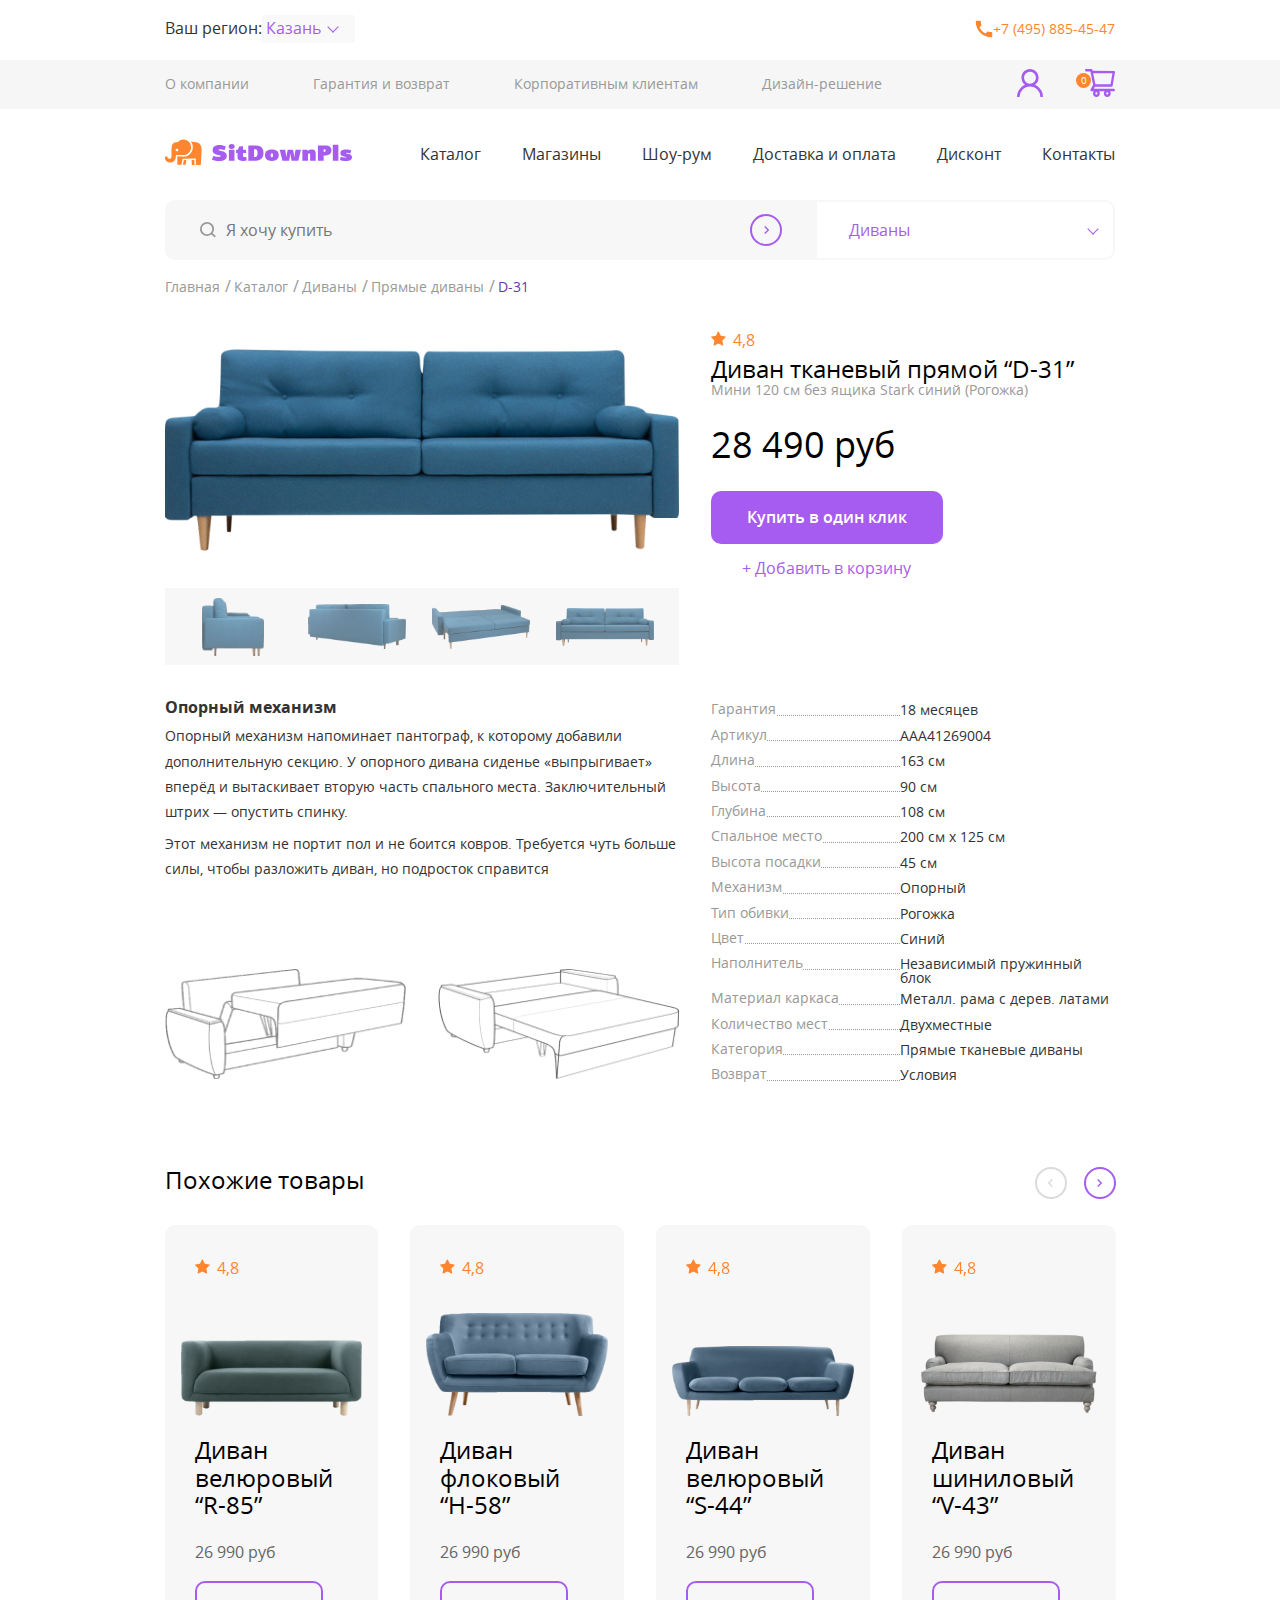
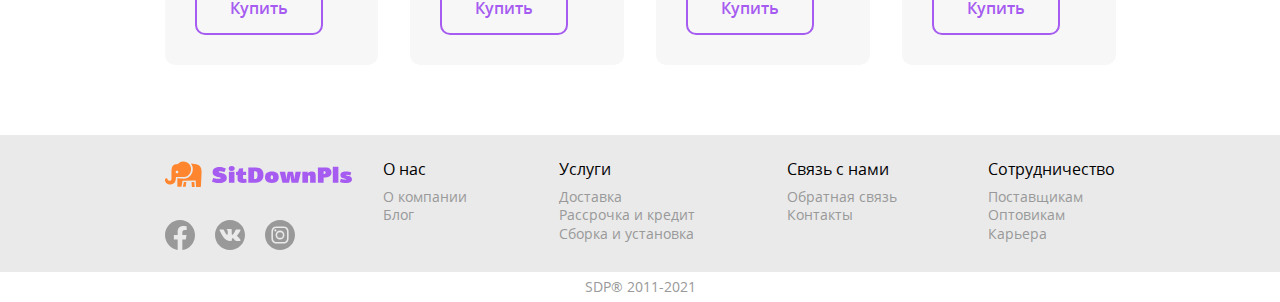
==== commit 98b81d99: "fix checkbox and description card" ====
--- a/card.html
+++ b/card.html
@@ -189,7 +189,7 @@
               <dt class="card-page__descr-block">
                 <span class="card-page__descr-text card-page__bottom-right-list-title">Гарантия</span>
               </dt>
-              <dd class="card-page__prime-text card-page__bottom-right-list-descr">18 месяцев</dd>
+              <dd class="card-page__prime-text card-page__bottom-right-list-descr">18&nbsp;месяцев</dd>
             </dl>
             <dl class="card-page__descr-list">
               <dt class="card-page__descr-block">
@@ -201,31 +201,31 @@
               <dt class="card-page__descr-block">
                 <span class="card-page__descr-text card-page__bottom-right-list-title">Длина</span>
               </dt>
-              <dd class="card-page__prime-text card-page__bottom-right-list-descr">163 см</dd>
+              <dd class="card-page__prime-text card-page__bottom-right-list-descr">163&nbsp;см</dd>
             </dl>
             <dl class="card-page__descr-list">
               <dt class="card-page__descr-block">
                 <span class="card-page__descr-text card-page__bottom-right-list-title">Высота</span>
               </dt>
-              <dd class="card-page__prime-text card-page__bottom-right-list-descr">90 см</dd>
+              <dd class="card-page__prime-text card-page__bottom-right-list-descr">90&nbsp;см</dd>
             </dl>
             <dl class="card-page__descr-list">
               <dt class="card-page__descr-block">
                 <span class="card-page__descr-text card-page__bottom-right-list-title">Глубина</span>
               </dt>
-              <dd class="card-page__prime-text card-page__bottom-right-list-descr">108 см</dd>
+              <dd class="card-page__prime-text card-page__bottom-right-list-descr">108&nbsp;см</dd>
             </dl>
             <dl class="card-page__descr-list">
               <dt class="card-page__descr-block">
                 <span class="card-page__descr-text card-page__bottom-right-list-title">Спальное место</span>
               </dt>
-              <dd class="card-page__prime-text card-page__bottom-right-list-descr">200 см х 125 см</dd>
+              <dd class="card-page__prime-text card-page__bottom-right-list-descr">200&nbsp;см х&nbsp;125&nbsp;см</dd>
             </dl>
             <dl class="card-page__descr-list">
               <dt class="card-page__descr-block">
                 <span class="card-page__descr-text card-page__bottom-right-list-title">Высота посадки</span>
               </dt>
-              <dd class="card-page__prime-text card-page__bottom-right-list-descr">45 см</dd>
+              <dd class="card-page__prime-text card-page__bottom-right-list-descr">45&nbsp;см</dd>
             </dl>
             <dl class="card-page__descr-list">
               <dt class="card-page__descr-block">
@@ -255,7 +255,7 @@
               <dt class="card-page__descr-block">
                 <span class="card-page__descr-text card-page__bottom-right-list-title">Материал каркаса</span>
               </dt>
-              <dd class="card-page__prime-text card-page__bottom-right-list-descr">Металл. рама с дерев. латами</dd>
+              <dd class="card-page__prime-text card-page__bottom-right-list-descr">Металл. рама с&nbsp;дерев. латами</dd>
             </dl>
             <dl class="card-page__descr-list">
               <dt class="card-page__descr-block">
--- a/styles/main.css
+++ b/styles/main.css
@@ -1 +1 @@
-.custom-checkbox-content{display:flex;align-items:center;padding-left:23px;position:relative;font-size:14px;line-height:19px;z-index:3;cursor:pointer;outline:transparent solid 2px;outline-offset:2px;transition:color .2s ease-in-out,outline-color .2s ease-in-out}.custom-checkbox-content::before{content:"";position:absolute;left:0;display:inline-block;width:14px;height:14px;border:1px solid #999;border-radius:2px;transition:border-color .2s ease-in-out,background .2s ease-in-out;background-position:center;background-size:10px 10px;background-repeat:no-repeat}.custom-input-checkbox:checked+.custom-checkbox-content::before{background-image:url(../img/check.png);background-color:#a65cf0;border-color:#a65cf0}.custom-input-checkbox.focus-visible+.custom-checkbox-content{outline-color:#a65cf0}@-webkit-keyframes slide-progress{0%{stroke-dashoffset:158}100%{stroke-dashoffset:200}}@font-face{font-family:"Open Sans";src:url(../fonts/opensans-regular.woff2) format("woff2");font-weight:400;font-style:normal;font-display:swap}@font-face{font-family:"Open Sans";src:url(../fonts/opensans-semibold.woff2) format("woff2");font-weight:600;font-style:normal;font-display:swap}@font-face{font-family:"Open Sans";src:url(../fonts/opensans-bold.woff2) format("woff2");font-weight:700;font-style:normal;font-display:swap}@font-face{font-family:"Play Fair";src:url(../fonts/Playfairdisplayblack.woff2) format("woff2");font-weight:900;font-style:normal;font-display:swap}*,::after,::before{box-sizing:inherit}html{box-sizing:border-box}body{min-width:320px;height:100vh;font-family:"Open Sans",Arial,Helvetica,sans-serif}body.lock{position:fixed;top:0;left:0;width:100%;height:100vh;overflow:hidden}img{max-width:100%;height:100%;-o-object-fit:cover;object-fit:cover}.container{margin:0 auto;padding:0 15px;max-width:1310px}.grid{display:grid;grid-template-columns:repeat(12,1fr);gap:32px}.picture-reset{display:block}.btn-reset{padding:0;border:none;cursor:pointer;background:0 0}.btn{padding:20px 51px;font-weight:600;background:#a65cf0;border-radius:10px;color:#fff;border:2px solid transparent;transition:color .2s ease-in-out,background-color .2s ease-in-out,border .2s ease-in-out}.btn-disabled{color:#999;background:#f7f7f7;pointer-events:none}.btn-primary:hover{background-color:#c998fb}.btn-primary:focus-visible{border-color:#7033ac;background-color:#c998fb}.btn-primary:active{background-color:#7033ac}.visually-hidden{position:absolute;width:1px;height:1px;margin:-1px;padding:0;border:0;-webkit-clip-path:inset(100%);clip-path:inset(100%);clip:rect(1px,1px,1px,1px);overflow:hidden}.js-focus-visible :focus:not(.focus-visible){outline:0}.js-validate-error-label{position:absolute;top:-16px;left:17px;font-size:12px;line-height:16px}.is-focus{position:relative;z-index:1}.is-focus.focus-visible::before{transform:translateY(0);opacity:1;visibility:visible}.is-focus::before{content:"";position:absolute;top:-2px;right:-6px;bottom:-2px;left:-6px;background:#ebd1ff;z-index:-1;visibility:hidden;opacity:0;transform:translateY(-100%);transition-property:transform,opacity;transition-duration:.3s;transition-timing-function:ease-in-out}:focus,:focus-visible{outline:0}.list-reset{margin:0;padding:0;list-style:none}.link-reset{color:inherit;text-decoration:none}.prime-text{font-size:16px;line-height:120%;color:#333}.text-reset{margin:0}.disable-scroll{position:fixed;left:0;top:0;width:100%;height:100vh;overflow:hidden}.fade{opacity:0;transition:opacity .2s ease-in-out}.fade.animate-open{opacity:1;transition:opacity .2s ease-in-out}.modal.is-open{opacity:1;visibility:visible;transition:opacity .2s ease-in,visibility .2s ease-in}.through-text{text-decoration:line-through}.section-subheading{margin:0 0 26px;font-size:32px;line-height:100%;font-weight:400}.section-header{display:flex;justify-content:space-between;margin-bottom:26px}.small-arrow-icon{width:5px;height:10px;stroke:#a65cf0;stroke-width:2px;transition:stroke .2s ease-in}.card-subheading{font-size:24px;line-height:115%;font-weight:400}.active{display:block}.static-slider-btn-mobile{display:none}.card-arrow-icon{margin-left:7px;width:22px;height:22px;border-radius:50%;border:2px solid #a65cf0;stroke:#a65cf0;stroke-width:2px;stroke-linecap:round;transition:background-color .2s ease-in-out,stroke .2s ease-in-out,border-color .2s ease-in-out}.logo-icon{width:187px;height:27px}.header{background:linear-gradient(180deg,#f6f6f6 24%,#fff0 24%)}.header__container{grid-row-gap:32px;align-items:center}.header__top-nav{grid-column:5/span 8;padding:15px 0}.header__top-nav-mobile{display:none}.header__top-nav-list-item:not(:last-child){margin-right:64px}.header__top-nav-list-link{font-size:14px;line-height:100%;color:#999;transition:color .2s ease-in,background .2s ease-in}.header__top-nav-list-link:hover{color:#a65cf0}.header__top-nav-list-link.focus-visible,.header__top-nav-list-link:active{color:#7033ac}.header__region{display:flex;align-items:center}.header__burger{display:none;position:relative;width:24px;height:24px}.header__burger::after,.header__burger::before{content:"";position:absolute;left:0;width:100%;height:3px;border-radius:4px;background:#a65cf0;transition:transform .2s ease-in}.header__burger::before{top:0}.header__burger-line{position:absolute;top:11px;left:0;width:100%;height:3px;border-radius:4px;background:#a65cf0;transition:transform .2s ease-in}.header__burger::after{bottom:0}.header__account,.header__user-icon{width:26px;height:28px}.header__basket,.header__basket-icon{width:30px;height:28px}.header__basket-icon,.header__user-icon{fill:#a65cf0;transition:fill .2s ease-in}.header__basket{margin-left:42px;position:relative}.header__basket-counter{display:flex;justify-content:center;align-items:center;position:absolute;top:4px;left:-9px;width:15px;height:15px;border-radius:50%;background:#ff862f;color:#fff;font-size:10px;line-height:100%;pointer-events:none}.header__account:focus-visible,.header__basket:focus-visible{background-color:#c998fb}.header__account:focus-visible .header__basket-icon,.header__account:focus-visible .header__user-icon,.header__basket:focus-visible .header__basket-icon,.header__basket:focus-visible .header__user-icon{fill:#fff}.header__account:hover .header__basket-icon,.header__account:hover .header__user-icon,.header__basket:hover .header__basket-icon,.header__basket:hover .header__user-icon{fill:#c998fb}.header__logo{grid-column:1/span 2;grid-row:2}.header__phone-link{display:flex;align-items:center;padding-left:20px;font-size:14px;line-height:1.9;color:#ff862f;background-image:url(../img/phone-icon.svg);background-position:left center;background-repeat:no-repeat;transition:color .2s ease-in}.header__phone-link:hover{color:#ffbd59}.header__phone-link:hover svg{fill:#ffbd59}.header__phone-link:focus-visible{background-color:#fff5d1}.header__menu{grid-column:3/span 10;grid-row:2/span 1}.header__bottom-nav-list,.header__top-nav-list{display:flex;justify-content:flex-end}.header__left-block{grid-column:1/span 4;display:flex;align-items:center}.header__bottom-nav-list-item:not(:last-child){margin-right:93px}.header__bottom-nav-list-link{line-height:22px;transition:color .2s ease-in}.header__bottom-nav-list-link:hover{color:#a65cf0}.header__bottom-nav-list-link:active{color:#7033ac}.header__form{display:flex;justify-content:space-between;grid-column:1/span 10}.header__form-input{padding:16px 59px;position:relative;width:100%;height:60px;background:#f7f7f7;border:2px solid transparent;border-radius:10px 0 0 10px;outline:0;transition:background .2s ease-in,border-color .2s ease-in}.header__form-input:hover{background:#eaeaea}.header__form-input.focus-visible{border-color:#7033ac;background:#f8efff}.header__search-inner{display:flex;align-items:center;position:relative;width:100%}.header__search-icon{position:absolute;top:50%;left:33px;width:20px;height:20px;transform:translateY(-50%);z-index:2;pointer-events:none}.header__arrow-slim-icon{width:13px;height:8px}.header__search-btn{display:flex;justify-content:center;align-items:center;position:absolute;top:50%;right:33px;width:32px;height:32px;border-radius:50%;border:2px solid #a65cf0;transform:translateY(-50%);z-index:2;transition:background .2s ease-in,border-color .2s ease-in}.header__search-btn:hover{background:#a65cf0}.header__search-btn:hover .small-arrow-icon{stroke:#fff}.header__search-btn:focus-visible{background-color:#c998fb;border-color:#a65cf0}.header__search-btn:focus-visible .small-arrow-icon{stroke:#fff}.header__search-btn:active{background:#7033ac}.header__left-block .choices{margin-right:16px;margin-bottom:0;border:none}.header__left-block .choices[data-type*=select-one] .choices__inner{padding-bottom:0}.header__left-block .choices__inner{display:flex;align-items:center;margin-bottom:0;padding:0 18px 0 0;border:none;font-size:16px;line-height:120%;color:#a65cf0;min-width:85px;min-height:auto}.header__left-block .choices__list--dropdown,.header__left-block .choices__list[aria-expanded]{word-break:normal}.header .choices.is-open .choices__list--dropdown,.header .choices.is-open .choices__list[aria-expanded]{border:2px solid #f7f7f7;border-radius:0;background-color:#fff}.header__left-block .choices__list--dropdown .choices__list,.header__left-block .choices__list[aria-expanded] .choices__list{overflow:unset}.header .choices[data-type*=select-one]::after{content:"";position:absolute;top:calc(50% - 3px);right:18px;width:8px;height:8px;border-width:1px;border-color:#a65cf0;border-left:1px;border-bottom:1px;transform:rotate(135deg)}.header .choices[data-type*=select-one].is-open:after{margin-top:0;border-color:#a65cf0;transform:rotate(315deg)}.header__form .choices{min-width:300px;z-index:13}.header__form .choices.is-focused .choices__inner{background-color:#f8efff;border-color:#a65cf0}.header__form .choices:active .choices__inner{border-color:#7033ac}.header__form .choices[data-type*=select-one] .choices__inner{padding:13px 28px}.header__form .choices__list--dropdown{padding:30px 22px;margin-top:0;border:2px solid #f7f7f7;border-bottom-right-radius:10px;border-bottom-left-radius:10px;-moz-column-count:2;column-count:2;min-width:100%;word-break:normal;background-color:#fff;z-index:13}.header__form .choices__inner{border:2px solid #f7f7f7;border-top-right-radius:10px;border-bottom-right-radius:10px;font-size:16px;line-height:22px;background-color:#fff;transition:border .2s ease-in-out,background-color .2s ease-in-out}.header__form .choices:hover .choices__inner{border-color:#a65cf0}.header__form .choices__item{color:#a65cf0}.header__form .choices__list--dropdown .choices__list,.header__form .choices__list[aria-expanded] .choices__list{overflow:unset}.header__form .choices__list--dropdown .choices__item--selectable.is-highlighted{color:#c998fb;background-color:transparent}.header__user-block{grid-column:11/span 2;display:flex;justify-content:flex-end}.hero{padding-top:30px}.hero__container-mobile{display:flex;justify-content:center;align-items:center}.hero .hero__slider-container{padding-top:5rem;padding-bottom:5.101rem;position:relative;z-index:2}.hero__slider-slide{height:auto}.hero__slider-slide-img{width:100%}.hero__slider-btn_mobile{display:none;min-width:296px}.hero__slider-subheading{margin:0 0 46px;max-width:563px;font-size:48px;line-height:65px;color:#999}.hero__slider-subheading_white{color:#fff}.hero__slider-picture{position:absolute;inset:0;z-index:1}.hero .pagination-progress{width:20px;height:20px;transform:rotate(-90deg)}.hero .pagination-progress__background{stroke:#ff862f;stroke-width:2px}.hero .pagination-progress__circle{stroke:#fff;stroke-dasharray:200;stroke-linecap:round;stroke-width:2px}@keyframes slide-progress{0%{stroke-dashoffset:158}100%{stroke-dashoffset:200}}.hero .hero__swiper-pagination{position:absolute;bottom:19px;z-index:3;display:flex;justify-content:center;width:100%}.hero .hero__swiper-pagination .swiper-pagination-bullet{margin:0 15px 0 0;position:relative;width:22px;height:22px;border-radius:100%;background:0 0;opacity:1;cursor:pointer}.hero .hero__swiper-pagination .swiper-pagination-bullet:not(:last-child){margin-right:4px}.hero .hero__swiper-pagination .swiper-pagination-bullet:last-child{margin-right:0}.footer__left{grid-column:span 2}.footer__top{padding:26px 0 18px;background-color:#eaeaea}.footer__logo{display:block;margin-bottom:29px}.footer__nav{grid-column:5/span 8;display:flex;justify-content:space-between}.footer__social-list{display:flex}.footer__social-list-item:not(:last-child){margin-right:20px}.footer__social-list-icon,.footer__social-list-link{width:30px;height:30px}.footer__social-list-link{display:inline-block;transition:background .2s ease-in}.footer__social-list-link:focus-visible{background-color:#c998fb}.footer__social-list-link:focus-visible .footer__social-list-icon{fill:#fff}.footer__social-list-icon{fill:#999;transition:fill .2s ease-in}.footer__social-list-icon:hover{fill:#a65cf0}.footer__social-list-icon:active{fill:#7033ac}.footer__list-subheading{margin:0 0 10px;font-size:16px;line-height:100%;font-weight:400}.footer__list-link{font-size:14px;line-height:100%;color:#999;transition:color .2s ease-in,background .2s ease-in}.footer__list-link.focus-visible{background:#ebd1ff;color:#7033ac}.footer__list-link:hover{color:#a65cf0}.footer__list-link:active{color:#7033ac}.footer__bottom{display:flex;justify-content:center;align-items:center}.footer__copyright{font-size:14px;line-height:30px;color:#999}.noUi-horizontal{height:auto}.noUi-target{border:none;box-shadow:none;background:#eaeaea}.noUi-base{height:3px;background-color:#eaeaea;cursor:pointer}.noUi-connects{overflow:hidden;z-index:0;border-radius:3px}.noUi-horizontal .noUi-handle-lower,.noUi-horizontal .noUi-handle-upper{position:relative;top:0;left:82%;width:0;height:0;border-style:solid;border-width:0 7.5px 14px;border-color:transparent transparent #a65cf0;border-radius:4px;background:0 0;box-shadow:none;cursor:pointer;transition:.2s}.noUi-horizontal .noUi-handle-lower:hover,.noUi-horizontal .noUi-handle-upper:hover{border-bottom-color:#c998fb}.noUi-horizontal .noUi-handle-lower:active,.noUi-horizontal .noUi-handle-upper:active{border-bottom-color:#7033ac}.noUi-touch-area{height:100%;width:100%}.noUi-horizontal .noUi-handle-upper{left:79%}.noUi-handle:after,.noUi-handle:before{display:none}.noUi-connect{background:#a65cf0}.breadcrumbs__container{padding:17px 15px 12px}.breadcrumbs__list{display:flex}.breadcrumbs__list-item{position:relative}.breadcrumbs__list-item:not(:last-child){margin-right:14px}.breadcrumbs__list-item:not(:last-child)::after{content:"/";position:absolute;right:-11px;top:50%;color:#999;transform:translateY(-50%)}.breadcrumbs__list-link{font-size:14px;line-height:100%;color:#999;transition:color .2s ease-in}.breadcrumbs__list-link:hover{color:#a65cf0}.breadcrumbs__list-link:focus-visible{background-color:#ebd1ff;color:#a65cf0}.breadcrumbs__list-link:active,.breadcrumbs__list-link_current,.breadcrumbs__list-link_current:hover{color:#7033ac}.form__input{padding:7px 15px;width:100%;border:1px solid transparent;border-radius:10px;font-size:16px;line-height:40px;background:#f7f7f7;outline:0;transition:background-color .2s ease-in,border-color .2s ease-in}.form__input:hover{background-color:#eaeaea}.form__input:focus-visible{border-color:#a65cf0;background-color:#f8efff}.form__btn{margin-bottom:12px;padding:17px 33px}.form__btn:hover{background-color:#c998fb}.form__btn:focus-visible{border-color:#7033ac;background-color:#c998fb}.form__btn:active{background-color:#7033ac}.form__label{display:block;position:relative;border:2px solid transparent;transition:border-color .2s ease-in}.form__label:not(:last-child){margin-bottom:24px}.form__checkbox-wrap{display:flex;align-items:center}.form__descr{margin:0 0 12px;font-size:14px;line-height:19px}.agreement-link{color:#a65cf0}.catalog{padding-bottom:50px}.catalog__breadcrumbs{margin-bottom:20px}.catalog__subheading{display:inline-block;margin-right:17px;font-size:24px;line-height:130%}.catalog__mobile-wrapper{display:none}.catalog__filters{grid-column-end:3 span}.catalog__filters-bottom,.catalog__filters-price{margin-bottom:20px}.catalog__filters-item{margin-bottom:16px}.catalog__filters-btn{border-bottom:1px solid transparent;font-size:16px;line-height:100%;color:#a65cf0;transition:border-bottom .2s ease-in,color .2s ease-in,background .2s ease-in}.catalog__filters-btn:hover{border-color:#a65cf0}.catalog__filters-btn:focus-visible{background-color:#c998fb;color:#fff}.catalog__filters-btn:active{color:#7033ac;border-color:#7033ac}.catalog__filters-price-text{margin-right:10px;font-size:16px;line-height:100%;color:#666}.catalog__filters-subheading{margin:0 0 20px;font-size:16px;line-height:100%;font-weight:400;color:#333}.catalog__filters-price-setting{display:flex;align-items:center;justify-content:space-between;margin-bottom:9px}.catalog__filters-price-label{display:flex;align-items:center}.catalog__filters-price-input{padding:4px 13px;max-width:86px;border:1px solid #999;border-radius:2px;font-size:16px;line-height:100%;color:#666}.catalog__filters-price-input:focus-visible{background-color:#ebd1ff;border-color:#a65cf0}.catalog__filters-price-input::-webkit-inner-spin-button,.catalog__filters-price-input::-webkit-outer-spin-button{display:none}.catalog__filters-input:focus-visible+span::before{background-color:#ebd1ff}.catalog__filters-label:hover .catalog__custom-checkbox-content{color:#a65cf0}.catalog__filters-label:hover .catalog__custom-checkbox-content::before{border-color:#a65cf0}.catalog__values-subheading{margin:0 0 11px;font-size:16px;line-height:100%;color:#666}.catalog__banner{display:flex;flex-direction:column;border-radius:10px;background:#333;overflow:hidden}.catalog__banner-content{flex:1 1 auto;display:flex;flex-direction:column;padding:30px}.catalog__banner-subheading{margin:0;font-family:"Play Fair";font-size:24px;line-height:32px;color:#d5b986}.catalog__banner-text{margin:0 0 13px;font-size:16px;line-height:22px;color:#999}.catalog__grid-content{grid-column:9 span}.catalog__content-list{display:grid;grid-template-columns:repeat(9,1fr);margin-bottom:34px;gap:32px}.catalog__content-list-item{display:none;grid-column:3 span;height:auto;min-height:420px}.catalog__custom-checkbox-content{padding-left:32px;font-size:16px;line-height:100%}.catalog__custom-checkbox-content::before{width:20px;height:20px;transition:border-color .2s ease-in-out}.catalog__custom-checkbox-content::after{top:-2px;width:20px;height:20px;border-radius:3px}.catalog__choice{display:flex;align-items:flex-start;justify-content:flex-start}.catalog__choice-list{display:flex;align-items:flex-start;justify-content:flex-start;flex-wrap:wrap}.catalog__choice-item{margin-right:20px;margin-bottom:8px;padding:7px 11px;border-radius:3px}.catalog__choice-item svg{margin-left:6px;width:9px;height:9px;stroke:var(--color-grey-shade);pointer-events:none}.pagination{display:flex;justify-content:center;align-items:center;width:100%}.pagination__item:not(:last-child){margin-right:16px}.pagination__link{display:inline-flex;align-items:center;padding:0 9px;height:32px;border:2px solid #a65cf0;border-radius:10px;font-size:16px;line-height:100%;font-weight:600;color:#a65cf0;text-decoration:none;transition:color .2s ease-in-out,background-color .2s ease-in-out,border-color .2s ease-in-out}.pagination__link:hover{background-color:#a65cf0;color:#fff;border-color:transparent}.pagination__link:focus-visible{background-color:#c998fb;color:#fff;border-color:#a65cf0}.pagination__link:active{background-color:#7033ac;color:#fff;border-color:transparent}.pagination__link--current{background-color:#7033ac;color:#fff;border-color:#7033ac}.banner{display:grid;grid-template-columns:1fr}.banner__container{padding-top:154px;padding-bottom:150px;grid-column:1/-1;grid-row:1/2;width:100%}.banner__picture{display:block;grid-column:1/-1;grid-row:1/2;font-size:0}.banner__subheading{margin:0;font-family:"Play Fair";font-size:60px;line-height:120%;color:#d5b986}.banner__text{margin:0 0 50px;max-width:508px;font-size:48px;line-height:120%;color:#fff}.banner__btn{padding:18px 33px}.card-page{padding-bottom:84px}.card-page__container{padding-top:20px}.card-page__top{grid-row-gap:16px;grid-template-rows:minmax(auto,1fr);margin-bottom:34px}.card-page__descr{grid-column:7/span 6;grid-row:span 2/2}.card-page__descr-text{font-size:14px;line-height:100%;color:#999}.card-page__descr-text-margin{margin:0 0 24px}.card-page__descr-btns{display:flex;justify-content:center;align-items:center;flex-direction:column;width:-webkit-max-content;width:-moz-max-content;width:max-content}.card-page__descr-list{display:flex;align-items:flex-end;margin:0;width:100%}.card-page__descr-list:not(:last-child){margin-bottom:7px}.card-page__descr-block{position:relative;width:52.8%}.card-page__descr-block::before{content:"";display:block;position:absolute;left:0;bottom:2px;width:100%;border-bottom:1px dotted #999}.card-page__descr-btn{display:block;padding:15px 34px;margin-bottom:15px}.card-page__descr-btn-basket{position:relative;color:#a65cf0}.card-page__descr-btn-basket::before{content:"";position:absolute;left:0;bottom:-3px;width:100%;height:1px;background-color:#a65cf0;opacity:0;transition:opacity .3s ease-in-out}.card-page__descr-btn-basket:hover::before{opacity:1}.card-page__slider-main{max-height:245px}.card-page__slider-main,.card-page__slider-nav{grid-column:span 6;width:100%}.card-page__slider-nav{padding:8px 19px;background-color:#f7f7f7}.card-page__slider-main .swiper-slide{display:flex;justify-content:center;align-items:center;flex-shrink:0;overflow:hidden;width:100%;height:100%;cursor:pointer}.card-page__slider-nav .swiper-slide{display:flex;align-items:center;justify-content:flex-start;flex-shrink:0;overflow:hidden;max-height:61px;opacity:.7;cursor:pointer}.card-page__slider-main img{display:block;width:100%;-o-object-fit:contain;object-fit:contain}.card-page__slider-nav img{display:block;width:95%;height:95%;-o-object-fit:contain;object-fit:contain}.card-page__prime-text{font-size:14px;line-height:180%;color:#333}.card-page__price-title{display:inline-block;margin-bottom:23px;font-size:36px;line-height:130%}.card-page__bottom-col{display:flex;flex-direction:column;grid-column:span 6}.card-page__bottom-left{justify-content:space-between}.card-page__bottom-left-images{display:flex;align-items:center;justify-content:flex-start;gap:32px}.card-page__bottom-left-image:first-child{margin-right:32px}.card-page__bottom-left-descr-first{margin-bottom:7px}.card-page__bottom-left-subheading{margin:0 0 8px;line-height:100%}.card-page__bottom-right{max-width:34rem}.card-page__bottom-right-list-descr{margin:0;width:min(100%,13.5rem);line-height:1;overflow-wrap:break-word}.card-page__bottom-right-list-title{background:#fff;position:relative}.cooperations{padding-bottom:70px}.cooperations__breadcrumbs{margin-bottom:20px}.cooperations__subheading{margin-bottom:33px}.cooperations__subheading-secondary{margin:0 0 14px}.cooperations__list-whats-get{margin-bottom:34px;width:49%}.cooperations__list-whats-get-item{padding-left:37px;background-position:top left;background-repeat:no-repeat}.cooperations__list-whats-get-item:first-child{background-image:url(../img/network.png)}.cooperations__list-whats-get-item:nth-child(2){background-image:url(../img/briefcase.png)}.cooperations__list-whats-get-item:last-child{background-image:url(../img/git-pull-request.png)}.cooperations__list-whats-get-item:not(:last-child){margin-bottom:12px}.cooperations__list-whats-get-item p{line-height:150%}.cooperations__text{max-width:842px;line-height:180%;color:#666}.cooperations__text-margin{margin-bottom:34px}.cooperations__text-advantages{margin-bottom:12px}.cooperations__text-advantages-last{margin-bottom:34px}.cooperations__card-subheading-margin{margin:0 0 11px}.cooperations__subheading-ordered{margin:0 0 14px;font-size:16px;line-height:22px;font-weight:600;color:#ff862f}.cooperations__ordered-list{margin:0 0 32px;padding-left:18px}.cooperations__ordered-list-item::marker{font-size:16px;color:#ff862f}.cooperations__ordered-list-item:not(:last-child){margin-bottom:14px}.cooperations__ordered-list-item p{padding-left:8px;max-width:817px}.cooperations__bottom-block{display:flex;align-items:center;max-width:624px}.cooperations__bottom-block-img{margin-right:32px}.cooperations__bottom-block-subheading{line-height:150%}.modal{display:flex;justify-content:center;align-items:center;position:fixed;left:0;top:0;right:0;bottom:0;overflow-y:auto;overflow-x:hidden;background-color:#3333334e;opacity:0;visibility:hidden;z-index:100;cursor:pointer;transition:opacity .2s ease-in-out,visibility .2s ease-in-out}.modal::before{content:"";display:inline-block;vertical-align:middle;height:100%}.modal__container{display:none;position:relative;vertical-align:middle;cursor:default;text-align:left;border-radius:10px;background-color:#fff}.modal__slider{padding:50px 0;max-width:100%}.modal__descr{margin-bottom:30px;max-width:65%}.modal__thumbs-slider{padding:20px 50px;max-width:100%;background-color:#f7f7f7}.modal__subheading{margin-bottom:9px}.modal__slider-item{display:flex;justify-content:center;align-items:center;position:relative;flex-shrink:0;width:100%;height:100%}.modal__thumbs-slide{position:relative;flex-shrink:0;width:100%;height:122px;opacity:.8}.modal__thumbs-btn-next,.modal__thumbs-btn-prev{display:none;width:32px;height:32px;border-radius:50%;border:2px solid #a65cf0;transition:background .2s ease-in}.modal__thumbs-btn-next:active,.modal__thumbs-btn-prev:active{background:#a65cf0}.modal__thumbs-btn-next.swiper-button-disabled,.modal__thumbs-btn-prev.swiper-button-disabled{border-color:#999}.modal__thumbs-btn-prev{transform:rotate(180deg)}.modal-form-icon-close{width:100%;height:100%;fill:#999;transition:fill .2s ease-in-out}.modal-form-btn-close{position:absolute;top:20px;right:20px;width:20px;height:20px;z-index:10}.modal-form-btn-close::before{content:"";position:absolute;left:-.125rem;right:-.125rem;top:-.125rem;bottom:-.125rem;z-index:-1;background-color:#c998fb;opacity:0;visibility:hidden}.modal-form-btn-close:hover .modal-form-icon-close{fill:#a65cf0}.modal-form-btn-close:focus-visible::before{opacity:1;visibility:visible}.modal-form-btn-close:active .modal-form-icon-close{fill:#7033ac}.modal__container.modal-open{display:flex;flex-direction:column;justify-content:center;align-items:center}.modal-form{padding:30px;position:relative;width:624px;height:421px;border-radius:10px;background-color:#fff}.modal-gallery{overflow:hidden;max-width:1280px;max-height:684px}.main-popup{display:none;padding:30px;flex-direction:column;align-items:center;justify-content:center;position:fixed;left:50vw;top:50vh;width:320px;height:250px;border-radius:10px;background-color:#fff;box-shadow:0 0 20px 2px #999;transform:translate(-50%,-50%);z-index:50}.main-popup__text{font-size:16px}.thanks-popup{flex-direction:column;justify-content:center;align-items:center}.thanks-popup__img{margin-bottom:32px}.thanks-popup__text{margin:0;font-size:32px}.popular{padding-top:70px;padding-bottom:68px}.popular__list{margin-bottom:32px;grid-auto-rows:minmax(26.25rem,auto)}.popular__list-item{grid-column:span 3}.popular__more-btn{display:block;margin:0 auto;padding:20px 42px}.product__card{display:flex;flex-direction:column;padding:30px;height:100%;background:#f7f7f7;border-radius:10px}.product__card-content{flex:1 1 auto;display:flex;flex-direction:column;align-items:flex-start}.product__card-picture{display:flex;justify-content:center;align-items:flex-end;margin:0 -1.875rem 1.3rem;padding:0 1rem;min-height:8.3125rem}.product__price{margin:0 0 auto;font-size:16px;line-height:100%;color:#666}.product__subheading{margin:0 0 1.5rem}.product__model-number{white-space:nowrap}.product__btn{padding:16px 33px;border:2px solid #a65cf0;color:#a65cf0;font-weight:600;background-color:transparent}.product__btn-content{padding-top:1.3rem}.product__btn:hover{background:#a65cf0;color:#fff}.product__btn:focus-visible{border-color:#7033ac;background-color:#c998fb;color:#fff}.product__btn:active{border-color:#7033ac;background:#7033ac;color:#fff}.product__raiting{display:flex;margin-bottom:10px;transform:translateY(4px)}.product__raiting-icon{margin-right:7px;width:15px;height:15px}.product__raiting-value{color:#ff862f}.product__img{display:block;height:auto;-o-object-fit:contain;object-fit:contain}.similar-products{padding-bottom:70px}.similar-products .swiper-wrapper{box-sizing:border-box}.similar-products__slide{height:auto}.specials{padding-top:69px}.specials__subheading{margin:0}.specials__slide{box-sizing:border-box;width:18.5rem;height:auto}.specials__slide_big{width:39rem}.specials__product{align-items:flex-start}.specials__product_big{background-image:url(../img/sofa-z-44-bg.png);background-position:93% 93%;background-size:auto;background-repeat:no-repeat}.specials__product-price{margin-bottom:auto}.specials__product-price_orange{margin-right:25px;font-size:18px;line-height:130%;color:#ff862f}.specials__product-subheading{margin:0 0 1.3rem;line-height:130%}.specials__product-subheading_big{max-width:213px}.specials__product-img{align-self:center;padding-top:40px;min-height:269px}.specials__product-img_big{padding-top:8px}.specials__product-discount{display:flex;align-items:center;position:absolute;left:0;top:29px;padding:9px 30px;-webkit-clip-path:polygon(89% 0,100% 50%,89% 100%,0 100%,0 50%,0 0);clip-path:polygon(89% 0,100% 50%,89% 100%,0 100%,0 50%,0 0);min-width:58px;background-color:#ff862f}.specials__product-discount-text{font-size:14px;line-height:19px;font-weight:700;color:#fff}.swiper-pagination-bullet-active .pagination-progress__circle{-webkit-animation:3s cubic-bezier(0,0,1,1) forwards slide-progress;animation:3s cubic-bezier(0,0,1,1) forwards slide-progress}.arrow-in-circle-btn-next,.arrow-in-circle-btn-prev{display:inline-flex;justify-content:center;align-items:center;margin:0;vertical-align:middle;position:static;width:32px;height:32px;border-radius:50%;border:2px solid #a65cf0;transition:background .2s ease-in,border-color .2s ease-in}.arrow-in-circle-btn-next:hover,.arrow-in-circle-btn-prev:hover{background-color:#a65cf0}.arrow-in-circle-btn-next:hover .small-arrow-icon,.arrow-in-circle-btn-prev:hover .small-arrow-icon{stroke:#fff}.arrow-in-circle-btn-next:focus-visible,.arrow-in-circle-btn-prev:focus-visible{background-color:#c998fb;border-color:#a65cf0}.arrow-in-circle-btn-next:focus-visible .small-arrow-icon,.arrow-in-circle-btn-prev:focus-visible .small-arrow-icon{stroke:#fff}.arrow-in-circle-btn-next:active,.arrow-in-circle-btn-prev:active{background-color:#7033ac;border-color:#7033ac}.arrow-in-circle-btn-prev{margin-right:13px}.arrow-in-circle-btn-prev .small-arrow-icon{transform:rotate(180deg)}.arrow-in-circle-btn-next.swiper-button-disabled,.arrow-in-circle-btn-prev.swiper-button-disabled{border-color:#999}.arrow-in-circle-btn-next.swiper-button-disabled .small-arrow-icon,.arrow-in-circle-btn-prev.swiper-button-disabled .small-arrow-icon{stroke:#999}.swiper-button-next::after,.swiper-button-prev::after{display:none}.top-category{padding-top:70px;padding-bottom:70px}.top-category__list{grid-auto-rows:minmax(25.3125rem,auto);grid-template-columns:repeat(12,1fr);grid-template-rows:minmax(31.9375rem,auto) minmax(25.3125rem,auto)}.top-category__list-item{display:flex;flex-direction:column;padding:30px;grid-column:span 4;border-radius:10px;background-color:#f7f7f7;background-repeat:no-repeat;background-position-y:60%}.top-category__list-item_big{grid-column:span 6}.top-category__list-item-sofs{background-image:url(../img/sofs.webp)}.top-category__list-item-armchairs{background-image:url(../img/armchairs.webp)}.top-category__list-item-beds{background-image:url(../img/beds.webp)}.top-category__list-item-dressers{background-image:url(../img/dressers.webp)}.top-category__list-item-chairs{background-image:url(../img/chairs.webp)}.top-category__list-type{display:flex;flex-wrap:wrap;margin-bottom:21px}.top-category__list-type-item{font-size:14px;line-height:100%;color:#999}.top-category__list-type-item:not(:last-child){margin-right:30px}.top-category__list-type-item-link{transition:color .2s ease-in,background .2s ease-in}.top-category__list-type-item-link:hover{color:#a65cf0}.top-category__list-type-item-link:focus-visible{background:#ebd1ff;color:#7033ac}.top-category__list-type-item-link:active{color:#7033ac}.top-category__link-mobile{display:none}.top-category__card-subheading{margin-bottom:auto}.top-category__card-subheading-mobile{font-size:16px;line-height:22px}.in-catalog-link{display:flex;justify-content:center;align-items:center;align-self:flex-start;position:relative;font-size:16px;line-height:120%;color:#a65cf0;font-weight:700;transition:color .2s ease-in}.in-catalog-link::before{content:"";position:absolute;left:0;bottom:-2px;width:calc(100% - 27px);height:2px;background-color:transparent;transition:background-color .2s ease-in-out}.in-catalog-link:hover::before{background-color:#a65cf0}.in-catalog-link:hover .card-arrow-icon{stroke:#fff;background-color:#a65cf0}.in-catalog-link:focus-visible::before{background-color:#c998fb}.in-catalog-link:focus-visible .card-arrow-icon{border-color:#a65cf0;stroke:#fff;background-color:#c998fb}.in-catalog-link:active{color:#7033ac}.in-catalog-link:active::before{background-color:#7033ac}.in-catalog-link:active .card-arrow-icon{border-color:#7033ac;stroke:#fff;background-color:#7033ac}.useful{padding-bottom:71px}.useful__subheading{margin:0}.useful__img,.useful__slide{height:auto}.useful__card{display:flex;flex-direction:column;height:100%;border-radius:10px;overflow:hidden}.useful__card-picture{display:contents}.useful__card-content{flex:1 1 auto;display:flex;flex-direction:column;padding:30px;min-height:11.875rem;background-color:#f7f7f7}.useful__card-subheading{margin:0 0 auto;line-height:138%}.useful__card-btn{margin-top:1.875rem;align-self:flex-start}.we-glad{padding-bottom:66px}.we-glad__left,.we-glad__right{grid-column:span 6}.we-glad__subheading{margin-bottom:9px}.we-glad__right-img{-o-object-fit:contain;object-fit:contain}.we-glad__tooltip{display:inline-block;width:16px;height:16px;font-size:10px;color:#ff862f;border:2px solid #ff862f;border-radius:50%;transform:translateY(-3px);transition:background .2s ease-in,color .2s ease-in}.we-glad__tooltip:hover{background:#ff862f;color:#fff}:root{--color-lime:#daffd1;--color-grey-md:#eaeaea;--color-bone:#fff5d1;--color-pink-violet:#ebd1ff;--color-semiblack:rgba(0, 0, 0, 0.2)}@media (max-width:1319px){.grid{grid-template-columns:repeat(9,1fr)}.container{max-width:981px}.header{background:linear-gradient(180deg,#f6f6f6 19%,#fff0 19%);background-position-y:60px}.header__container{grid-template-rows:58px 50px 92px 60px;grid-row-gap:0}.header__left-block{justify-content:space-between;grid-column:1/-1}.header__top-nav,.header__user-block{grid-row:2}.header__top-nav{grid-column:1/span 7}.header__top-nav-list{justify-content:initial}.header__logo,.header__menu{grid-row:3}.header__menu{grid-column:3/span 7}.header__user-block{grid-column:8/span 2}.header__form{grid-column:1/-1}.header__bottom-nav-list-item:not(:last-child){margin-right:41px}.specials__product_big{background-image:none}.top-category__list{grid-auto-rows:minmax(31.9375rem,auto);grid-template-rows:repeat(2,minmax(31.9375rem,auto))}.top-category__list-item_big{grid-column:span 6}.top-category__list-item-sofs{grid-column-start:1;grid-column-end:7}.top-category__list-item-armchairs,.top-category__list-item-beds,.top-category__list-item-chairs,.top-category__list-item-dressers{grid-column:span 3;height:auto}.top-category__list-item-beds{grid-row:1;grid-column-start:7;grid-column-end:10;background-image:url(../img/beds-1024.webp)}.top-category__list-item-armchairs{background-image:url(../img/armchairs-1024.webp)}.top-category__list-item-dressers{background-image:url(../img/dressers-1024.webp)}.top-category__list-item-chairs{background-image:url(../img/chairs-1024.webp)}.we-glad__left{grid-column:span 4}.we-glad__right{grid-column:span 5}.catalog__desctop-subheading,.catalog__filters{display:none}.catalog__mobile-wrapper{display:block;grid-column:1/-1}.catalog__mobile-filters{display:grid;grid-template-columns:repeat(9,1fr);align-items:center}.catalog__mobile-filters-list{grid-column:2/-1;display:grid;grid-template-columns:repeat(8,1fr);gap:32px}.catalog__mobile-filters-item{position:relative;grid-column:span 2}.catalog__mobile-filters-subheading{grid-column:span 1;font-size:14px;line-height:18px;font-weight:400}.catalog__mobile-filters-btn{padding:9px 13px;position:relative;width:100%;background-color:#f7f7f7;border-radius:10px;border:2px solid transparent;text-align:start;z-index:2;transition:border-color .2s ease-in-out}.catalog__mobile-filters-btn::before{content:"";position:absolute;top:calc(50% - 3px);right:16px;width:8px;height:8px;border:1px solid #a65cf0;border-left:1px;border-bottom:1px;transform:rotate(135deg)}.catalog__mobile-filters-btn:active{border-color:#7033ac}.catalog__mobile-filters-btn-active{border-color:#a65cf0}.catalog__mobile-filters-btn-active::before{transform:rotate(-45deg);transition:transform .2s ease-in-out}.catalog__mobile-dropdown-list{padding:23px 28px 31px 30px;position:absolute;top:30px;border:2px solid #f7f7f7;border-radius:0 0 10px 10px;background-color:#fff;opacity:0;visibility:hidden;transform-origin:0 0;transform:scaleY(0);z-index:1;transition-property:opacity,visibility,transform;transition-timing-function:ease-in-out;transition-duration:.2s}.catalog__mobile-dropdown-list-visible{opacity:1;visibility:visible;transform:scaleY(1)}.catalog__mobile-dropdown-item:not(:last-child){margin-bottom:12px}.card-page__bottom-left,.card-page__slider-main,.card-page__slider-nav{grid-column:span 5}.card-page__descr{grid-column:6/span 4}.card-page__descr-block{width:46.8%}.card-page__bottom-right{grid-column:span 4}.modal-gallery{width:calc(100% - 72px)}.modal__thumbs-slider{padding:20px 80px}.modal__thumbs-btn-next,.modal__thumbs-btn-prev{display:flex}.footer__nav{grid-column:3/span 7}}@media (max-width:1024px){.useful__card-subheading{font-size:16px;line-height:22px}}@media (max-width:1023px){.grid{grid-template-columns:repeat(6,1fr)}.container{padding-left:72px;padding-right:72px}.header__burger{display:block;grid-row:3;grid-column-start:1;z-index:15}.header__logo{grid-column-start:3}.header__top-nav{grid-column:1/-1}.header__top-nav-list-item:not(:last-child){margin-right:auto}.header__bottom-nav-list{display:inline-block;padding-right:43%;-moz-column-count:2;column-count:2;gap:64px;background-image:url(../img/elephant-for-menu.png);background-repeat:no-repeat;background-position:right}.header__bottom-nav-list-item{margin-right:0}.header__bottom-nav-list-item:not(:last-child){margin-right:0;margin-bottom:41px}.header__menu{padding-top:92px;padding-left:max(72px,(100% - 1340px) / 2);padding-right:max(72px,(100% - 1340px) / 2);position:absolute;top:0;left:0;width:100%;height:100%;border-top:1px solid var(--color-semiblack);background-color:#fff;z-index:14;overflow-y:auto;transform:translateY(-100%);transition:transform .2s ease-in-out}.header__user-block{grid-column:5/span 2;grid-row:3}.burger-active::before{top:14px;transform:rotate(135deg)}.burger-active .header__burger-line{transform:scale(0)}.burger-active::after{bottom:7px;transform:rotate(-135deg)}.menu-active{transform:translateY(110px)}.top-category__list{grid-template-rows:repeat(3,minmax(31.9375rem,auto))}.top-category__list-item-sofs{grid-column:1/-1}.top-category__list-item-armchairs,.top-category__list-item-beds{grid-row:2}.top-category__list-item-beds{grid-column:span 3}.top-category__list-item-chairs,.top-category__list-item-dressers{grid-row:3}.we-glad__right{grid-column:span 2}.footer__container{display:block}.footer__left{display:flex;justify-content:space-between}.footer__nav{width:100%}.catalog__grid-content{grid-column:1/-1}.catalog__content-list,.catalog__mobile-filters,.catalog__mobile-filters-list{grid-template-columns:repeat(6,1fr)}.catalog__mobile-filters{display:block}.catalog__mobile-filters-item:nth-child(1),.catalog__mobile-filters-item:nth-child(2){z-index:7}.catalog__mobile-filters-item:nth-child(3),.catalog__mobile-filters-item:nth-child(4){grid-row:2/3}.catalog__mobile-filters-item:nth-child(4){grid-column:3/5}.cooperations__list-whats-get{width:100%}.card-page__slider-main{grid-column:1/-1}.card-page__slider-nav{grid-column:1/3}.card-page__descr{grid-column:3/7;grid-row:2/3}.card-page__descr-block{width:64.8%}.card-page__bottom-right{grid-column:1/-1}}@media (max-width:767px){.container{padding:0 12px}.modal-form{width:calc(100% - 24px)}.breadcrumbs{display:none}}@media (max-width:576px){.grid{gap:16px}.product-btn{margin-top:1rem}.menu-active{transform:translateY(140px)}.static-slider-btn{display:none}.static-slider-btn-mobile{display:flex;justify-content:center;align-items:center}.similar-products__slider,.specials__slider,.useful__slider{margin-bottom:16px}.modal-form{padding:30px 10px 30px 16px;height:auto}.modal-form__form .custom-checkbox-content{font-size:12px;line-height:16px;padding-left:17px}.modal-form__form .form__label:not(:last-child){margin-bottom:11px}.modal-form__form .form__input{padding:6px 15px}.modal-form__form .form__btn{padding:16px 33px}.modal-form-btn-close{top:16px;right:16px;width:12px;height:12px}.modal__descr{margin-bottom:12px;max-width:100%}.section-subheading{font-size:24px}.header{background:linear-gradient(180deg,#f6f6f6 15%,#fff0 15%)}.header__container{grid-template-rows:50px 61px 50px 136px;row-gap:16px}.header__top-nav{display:none}.header__top-nav-mobile{display:block;background:linear-gradient(180deg,#f6f6f6 100%,#fff0 15%);box-shadow:0 0 0 10px rgba(34,60,80,.05);padding:20px 12px}.header__logo{grid-row:1;justify-self:center}.header__form,.header__left-block{display:block}.header__left-block{grid-row:2}.header__form{grid-row:4}.header__region,.header__search-inner{margin-bottom:16px}.header__bottom-nav-list{padding:0;background:0 0;-moz-column-count:auto;column-count:auto}.header__menu{padding-left:12px;padding-right:12px}.header__middle-nav{margin-bottom:26px}.header__top-nav-list{display:grid;grid-template-columns:repeat(2,auto);row-gap:12px;justify-content:space-between}.hero__slider{margin-bottom:32px}.hero__slider-subheading{margin:0;font-size:20px;line-height:27px;max-width:204px}.hero .hero__slider-container{padding:2rem 30px 30px}.hero__slider-btn{display:none}.hero__slider-btn_mobile{display:block;min-width:296px}.hero__slider-slide{min-height:210px}.specials .specials__product{padding:30px}.banner{grid-template-rows:minmax(18.875rem,auto)}.banner__subheading{font-size:24px}.banner__text{margin-bottom:auto;max-width:200px;font-size:16px}.banner__container{padding:30px 12px 0;display:flex;flex-direction:column}.banner__img{width:100%;height:13.125rem}.banner__btn{padding:18px 86px;align-self:center}.product__card{padding:16px}.product__card-content{padding:0}.product__card-picture{align-items:center;margin-right:0;margin-bottom:.64rem;margin-left:0;padding-right:0;padding-left:0;min-height:63px}.product__raiting{padding:0;margin-bottom:6px}.product__raiting-icon{width:12px;height:12px}.product__raiting-value{font-size:12px}.product__subheading_mobile{font-size:16px;margin-bottom:20px}.product__btn_mobile{padding:9px 23px}.popular__subheading{margin:0 0 27px}.popular__list{grid-auto-rows:minmax(17.375rem,auto)}.popular__more-btn{padding:20px 38px}.top-category__list{grid-auto-rows:minmax(15rem,auto);grid-template-rows:minmax(20.75rem,auto) repeat(2,minmax(12.875rem,auto));row-gap:32px}.top-category__list-type{display:flex;flex-direction:column;margin-bottom:0}.top-category__list-type-item:not(:last-child){margin-right:0}.top-category__list-item{background-position-y:86%}.top-category__list-item-sofs{background-image:url(../img/sofs-576.png)}.top-category__list-item-sofs ul{width:100%;align-self:center;flex-direction:row;justify-content:space-between;margin-bottom:20px}.top-category__list-item-sofs ul li{margin-right:0}.top-category__list-item-sofs ul a{font-size:14px}.top-category__list-item-sofs h3{font-size:24px}.top-category__list-item:not(:first-child){padding:16px}.top-category__list-item-armchairs{background-image:url(../img/armchairs-576.webp)}.top-category__list-item-beds{background-image:url(../img/beds-576.webp)}.top-category__list-item-dressers{background-image:url(../img/dressers-576.webp)}.top-category__list-item-chairs{background-image:url(../img/chairs-576.webp)}.top-category__card-subheading,.top-category__link{display:none}.top-category__card-subheading-mobile,.top-category__link-mobile{display:flex;align-items:flex-end}.top-category__card-subheading-mobile svg,.top-category__link-mobile svg{flex-shrink:0}.we-glad__right{display:none}.we-glad__left{grid-column:1/-1}.we-glad .custom-checkbox-content{font-size:12px;line-height:16px}.in-catalog-link{display:none}.footer__left{margin-bottom:24px;flex-direction:column;align-items:center}.footer__nav{display:grid;grid-template-columns:repeat(6,1fr);-moz-column-gap:16px;column-gap:16px;row-gap:35px}.footer__logo{margin-bottom:21px}.footer__list{grid-column:span 3}.footer__list-subheading{margin:0 0 5px}.footer__top{padding:21px 0 33px}.catalog{padding-top:14px;padding-bottom:67px}.catalog__content-list,.catalog__mobile-filters-list{gap:16px}.catalog__mobile-filters-item,.catalog__mobile-filters-item:nth-child(4){grid-column:span 3}.catalog__content-list-item{min-height:auto}.catalog__mobile-dropdown-list{padding:23px 12px 12px}.catalog__custom-checkbox-content{padding-left:24px;font-size:14px}.catalog__mobile-subheading{margin-bottom:14px}.catalog__mobile-filters-subheading{margin:0 0 15px}.catalog__mobile-wrapper{margin-bottom:17px}.cooperations{padding-top:31px}.cooperations__breadcrumbs{margin:0}.cooperations__subheading-secondary{margin:0 0 11px}.cooperations__text-margin{margin-bottom:32px}.cooperations .card-subheading{font-size:16px;line-height:22px}.cooperations .prime-text,.cooperations .secondary-text{font-size:14px}.cooperations__bottom-block-img{flex-shrink:0}.cooperations__subheading-ordered{margin:0 0 8px}.cooperations__ordered-list-item:not(:last-child){margin-bottom:9px}.card-page__bottom-left,.card-page__descr,.card-page__slider-nav{grid-column:1/-1}.card-page__slider-nav{grid-row:2}.card-page__descr{grid-row:3}.card-page__descr-list{flex-direction:column;align-items:flex-start}.card-page__descr-subheading{font-size:16px}.card-page__descr-text-margin{max-width:244px}.card-page__descr-btn,.card-page__descr-btns{width:100%}.card-page__descr-block::before{display:none}.card-page__price-title{font-size:24px}.card-page__bottom-left-images{gap:16px}.modal-gallery{width:calc(100% - 24px)}.main-popup__text{max-width:194px;text-align:center}.thanks-popup__text{max-width:194px;font-size:16px;text-align:center}}@media (max-width:320px){.card-page__bottom-right-list-title,.top-category__list-type-item-link{font-size:10px}}+.custom-checkbox-content{display:flex;align-items:center;padding-left:23px;position:relative;font-size:14px;line-height:19px;z-index:3;cursor:pointer;outline:transparent solid 2px;outline-offset:2px;transition:color .2s ease-in-out,outline-color .2s ease-in-out}.custom-checkbox-content::before{content:"";position:absolute;left:0;display:inline-block;width:14px;height:14px;border:1px solid #999;border-radius:2px;transition:border-color .2s ease-in-out,background .2s ease-in-out;background-position:center;background-size:10px 10px;background-repeat:no-repeat}.custom-input-checkbox:checked+.custom-checkbox-content::before{background-image:url(../img/check.png);background-color:#a65cf0;border-color:#a65cf0}.custom-input-checkbox.focus-visible+.custom-checkbox-content{outline-color:#a65cf0}@-webkit-keyframes slide-progress{0%{stroke-dashoffset:158}100%{stroke-dashoffset:200}}@font-face{font-family:"Open Sans";src:url(../fonts/opensans-regular.woff2) format("woff2");font-weight:400;font-style:normal;font-display:swap}@font-face{font-family:"Open Sans";src:url(../fonts/opensans-semibold.woff2) format("woff2");font-weight:600;font-style:normal;font-display:swap}@font-face{font-family:"Open Sans";src:url(../fonts/opensans-bold.woff2) format("woff2");font-weight:700;font-style:normal;font-display:swap}@font-face{font-family:"Play Fair";src:url(../fonts/Playfairdisplayblack.woff2) format("woff2");font-weight:900;font-style:normal;font-display:swap}*,::after,::before{box-sizing:inherit}html{box-sizing:border-box}body{min-width:320px;height:100vh;font-family:"Open Sans",Arial,Helvetica,sans-serif}body.lock{position:fixed;top:0;left:0;width:100%;height:100vh;overflow:hidden}img{max-width:100%;height:100%;-o-object-fit:cover;object-fit:cover}.container{margin:0 auto;padding:0 15px;max-width:1310px}.grid{display:grid;grid-template-columns:repeat(12,1fr);gap:32px}.picture-reset{display:block}.btn-reset{padding:0;border:none;cursor:pointer;background:0 0}.btn{padding:20px 51px;font-weight:600;background:#a65cf0;border-radius:10px;color:#fff;border:2px solid transparent;transition:color .2s ease-in-out,background-color .2s ease-in-out,border .2s ease-in-out}.btn-disabled{color:#999;background:#f7f7f7;pointer-events:none}.btn-primary:hover{background-color:#c998fb}.btn-primary:focus-visible{border-color:#7033ac;background-color:#c998fb}.btn-primary:active{background-color:#7033ac}.visually-hidden{position:absolute;width:1px;height:1px;margin:-1px;padding:0;border:0;-webkit-clip-path:inset(100%);clip-path:inset(100%);clip:rect(1px,1px,1px,1px);overflow:hidden}.js-focus-visible :focus:not(.focus-visible){outline:0}.js-validate-error-label{position:absolute;top:-16px;left:17px;font-size:12px;line-height:16px}.is-focus{position:relative;z-index:1}.is-focus.focus-visible::before{transform:translateY(0);opacity:1;visibility:visible}.is-focus::before{content:"";position:absolute;top:-2px;right:-6px;bottom:-2px;left:-6px;background:#ebd1ff;z-index:-1;visibility:hidden;opacity:0;transform:translateY(-100%);transition-property:transform,opacity;transition-duration:.3s;transition-timing-function:ease-in-out}:focus,:focus-visible{outline:0}.list-reset{margin:0;padding:0;list-style:none}.link-reset{color:inherit;text-decoration:none}.prime-text{font-size:16px;line-height:120%;color:#333}.text-reset{margin:0}.disable-scroll{position:fixed;left:0;top:0;width:100%;height:100vh;overflow:hidden}.fade{opacity:0;transition:opacity .2s ease-in-out}.fade.animate-open{opacity:1;transition:opacity .2s ease-in-out}.modal.is-open{opacity:1;visibility:visible;transition:opacity .2s ease-in,visibility .2s ease-in}.through-text{text-decoration:line-through}.section-subheading{margin:0 0 26px;font-size:32px;line-height:100%;font-weight:400}.section-header{display:flex;justify-content:space-between;margin-bottom:26px}.small-arrow-icon{width:5px;height:10px;stroke:#a65cf0;stroke-width:2px;transition:stroke .2s ease-in}.card-subheading{font-size:24px;line-height:115%;font-weight:400}.active{display:block}.static-slider-btn-mobile{display:none}.card-arrow-icon{margin-left:7px;width:22px;height:22px;border-radius:50%;border:2px solid #a65cf0;stroke:#a65cf0;stroke-width:2px;stroke-linecap:round;transition:background-color .2s ease-in-out,stroke .2s ease-in-out,border-color .2s ease-in-out}.logo-icon{width:187px;height:27px}.header{background:linear-gradient(180deg,#f6f6f6 24%,#fff0 24%)}.header__container{grid-row-gap:32px;align-items:center}.header__top-nav{grid-column:5/span 8;padding:15px 0}.header__top-nav-mobile{display:none}.header__top-nav-list-item:not(:last-child){margin-right:64px}.header__top-nav-list-link{font-size:14px;line-height:100%;color:#999;transition:color .2s ease-in,background .2s ease-in}.header__top-nav-list-link:hover{color:#a65cf0}.header__top-nav-list-link.focus-visible,.header__top-nav-list-link:active{color:#7033ac}.header__region{display:flex;align-items:center}.header__burger{display:none;position:relative;width:24px;height:24px}.header__burger::after,.header__burger::before{content:"";position:absolute;left:0;width:100%;height:3px;border-radius:4px;background:#a65cf0;transition:transform .2s ease-in}.header__burger::before{top:0}.header__burger-line{position:absolute;top:11px;left:0;width:100%;height:3px;border-radius:4px;background:#a65cf0;transition:transform .2s ease-in}.header__burger::after{bottom:0}.header__account,.header__user-icon{width:26px;height:28px}.header__basket,.header__basket-icon{width:30px;height:28px}.header__basket-icon,.header__user-icon{fill:#a65cf0;transition:fill .2s ease-in}.header__basket{margin-left:42px;position:relative}.header__basket-counter{display:flex;justify-content:center;align-items:center;position:absolute;top:4px;left:-9px;width:15px;height:15px;border-radius:50%;background:#ff862f;color:#fff;font-size:10px;line-height:100%;pointer-events:none}.header__account:focus-visible,.header__basket:focus-visible{background-color:#c998fb}.header__account:focus-visible .header__basket-icon,.header__account:focus-visible .header__user-icon,.header__basket:focus-visible .header__basket-icon,.header__basket:focus-visible .header__user-icon{fill:#fff}.header__account:hover .header__basket-icon,.header__account:hover .header__user-icon,.header__basket:hover .header__basket-icon,.header__basket:hover .header__user-icon{fill:#c998fb}.header__logo{grid-column:1/span 2;grid-row:2}.header__phone-link{display:flex;align-items:center;padding-left:20px;font-size:14px;line-height:1.9;color:#ff862f;background-image:url(../img/phone-icon.svg);background-position:left center;background-repeat:no-repeat;transition:color .2s ease-in}.header__phone-link:hover{color:#ffbd59}.header__phone-link:hover svg{fill:#ffbd59}.header__phone-link:focus-visible{background-color:#fff5d1}.header__menu{grid-column:3/span 10;grid-row:2/span 1}.header__bottom-nav-list,.header__top-nav-list{display:flex;justify-content:flex-end}.header__left-block{grid-column:1/span 4;display:flex;align-items:center}.header__bottom-nav-list-item:not(:last-child){margin-right:93px}.header__bottom-nav-list-link{line-height:22px;transition:color .2s ease-in}.header__bottom-nav-list-link:hover{color:#a65cf0}.header__bottom-nav-list-link:active{color:#7033ac}.header__form{display:flex;justify-content:space-between;grid-column:1/span 10}.header__form-input{padding:16px 59px;position:relative;width:100%;height:60px;background:#f7f7f7;border:2px solid transparent;border-radius:10px 0 0 10px;outline:0;transition:background .2s ease-in,border-color .2s ease-in}.header__form-input:hover{background:#eaeaea}.header__form-input.focus-visible{border-color:#7033ac;background:#f8efff}.header__search-inner{display:flex;align-items:center;position:relative;width:100%}.header__search-icon{position:absolute;top:50%;left:33px;width:20px;height:20px;transform:translateY(-50%);z-index:2;pointer-events:none}.header__arrow-slim-icon{width:13px;height:8px}.header__search-btn{display:flex;justify-content:center;align-items:center;position:absolute;top:50%;right:33px;width:32px;height:32px;border-radius:50%;border:2px solid #a65cf0;transform:translateY(-50%);z-index:2;transition:background .2s ease-in,border-color .2s ease-in}.header__search-btn:hover{background:#a65cf0}.header__search-btn:hover .small-arrow-icon{stroke:#fff}.header__search-btn:focus-visible{background-color:#c998fb;border-color:#a65cf0}.header__search-btn:focus-visible .small-arrow-icon{stroke:#fff}.header__search-btn:active{background:#7033ac}.header__left-block .choices{margin-right:16px;margin-bottom:0;border:none}.header__left-block .choices[data-type*=select-one] .choices__inner{padding-bottom:0}.header__left-block .choices__inner{display:flex;align-items:center;margin-bottom:0;padding:0 18px 0 0;border:none;font-size:16px;line-height:120%;color:#a65cf0;min-width:85px;min-height:auto}.header__left-block .choices__list--dropdown,.header__left-block .choices__list[aria-expanded]{word-break:normal}.header .choices.is-open .choices__list--dropdown,.header .choices.is-open .choices__list[aria-expanded]{border:2px solid #f7f7f7;border-radius:0;background-color:#fff}.header__left-block .choices__list--dropdown .choices__list,.header__left-block .choices__list[aria-expanded] .choices__list{overflow:unset}.header .choices[data-type*=select-one]::after{content:"";position:absolute;top:calc(50% - 3px);right:18px;width:8px;height:8px;border-width:1px;border-color:#a65cf0;border-left:1px;border-bottom:1px;transform:rotate(135deg)}.header .choices[data-type*=select-one].is-open:after{margin-top:0;border-color:#a65cf0;transform:rotate(315deg)}.header__form .choices{min-width:300px;z-index:13}.header__form .choices.is-focused .choices__inner{background-color:#f8efff;border-color:#a65cf0}.header__form .choices:active .choices__inner{border-color:#7033ac}.header__form .choices[data-type*=select-one] .choices__inner{padding:13px 28px}.header__form .choices__list--dropdown{padding:30px 22px;margin-top:0;border:2px solid #f7f7f7;border-bottom-right-radius:10px;border-bottom-left-radius:10px;-moz-column-count:2;column-count:2;min-width:100%;word-break:normal;background-color:#fff;z-index:13}.header__form .choices__inner{border:2px solid #f7f7f7;border-top-right-radius:10px;border-bottom-right-radius:10px;font-size:16px;line-height:22px;background-color:#fff;transition:border .2s ease-in-out,background-color .2s ease-in-out}.header__form .choices:hover .choices__inner{border-color:#a65cf0}.header__form .choices__item{color:#a65cf0}.header__form .choices__list--dropdown .choices__list,.header__form .choices__list[aria-expanded] .choices__list{overflow:unset}.header__form .choices__list--dropdown .choices__item--selectable.is-highlighted{color:#c998fb;background-color:transparent}.header__user-block{grid-column:11/span 2;display:flex;justify-content:flex-end}.hero{padding-top:30px}.hero__container-mobile{display:flex;justify-content:center;align-items:center}.hero .hero__slider-container{padding-top:5rem;padding-bottom:5.101rem;position:relative;z-index:2}.hero__slider-slide{height:auto}.hero__slider-slide-img{width:100%}.hero__slider-btn_mobile{display:none;min-width:296px}.hero__slider-subheading{margin:0 0 46px;max-width:563px;font-size:48px;line-height:65px;color:#999}.hero__slider-subheading_white{color:#fff}.hero__slider-picture{position:absolute;inset:0;z-index:1}.hero .pagination-progress{width:20px;height:20px;transform:rotate(-90deg)}.hero .pagination-progress__background{stroke:#ff862f;stroke-width:2px}.hero .pagination-progress__circle{stroke:#fff;stroke-dasharray:200;stroke-linecap:round;stroke-width:2px}@keyframes slide-progress{0%{stroke-dashoffset:158}100%{stroke-dashoffset:200}}.hero .hero__swiper-pagination{position:absolute;bottom:19px;z-index:3;display:flex;justify-content:center;width:100%}.hero .hero__swiper-pagination .swiper-pagination-bullet{margin:0 15px 0 0;position:relative;width:22px;height:22px;border-radius:100%;background:0 0;opacity:1;cursor:pointer}.hero .hero__swiper-pagination .swiper-pagination-bullet:not(:last-child){margin-right:4px}.hero .hero__swiper-pagination .swiper-pagination-bullet:last-child{margin-right:0}.footer__left{grid-column:span 2}.footer__top{padding:26px 0 18px;background-color:#eaeaea}.footer__logo{display:block;margin-bottom:29px}.footer__nav{grid-column:5/span 8;display:flex;justify-content:space-between}.footer__social-list{display:flex}.footer__social-list-item:not(:last-child){margin-right:20px}.footer__social-list-icon,.footer__social-list-link{width:30px;height:30px}.footer__social-list-link{display:inline-block;transition:background .2s ease-in}.footer__social-list-link:focus-visible{background-color:#c998fb}.footer__social-list-link:focus-visible .footer__social-list-icon{fill:#fff}.footer__social-list-icon{fill:#999;transition:fill .2s ease-in}.footer__social-list-icon:hover{fill:#a65cf0}.footer__social-list-icon:active{fill:#7033ac}.footer__list-subheading{margin:0 0 10px;font-size:16px;line-height:100%;font-weight:400}.footer__list-link{font-size:14px;line-height:100%;color:#999;transition:color .2s ease-in,background .2s ease-in}.footer__list-link.focus-visible{background:#ebd1ff;color:#7033ac}.footer__list-link:hover{color:#a65cf0}.footer__list-link:active{color:#7033ac}.footer__bottom{display:flex;justify-content:center;align-items:center}.footer__copyright{font-size:14px;line-height:30px;color:#999}.noUi-horizontal{height:auto}.noUi-target{border:none;box-shadow:none;background:#eaeaea}.noUi-base{height:3px;background-color:#eaeaea;cursor:pointer}.noUi-connects{overflow:hidden;z-index:0;border-radius:3px}.noUi-horizontal .noUi-handle-lower,.noUi-horizontal .noUi-handle-upper{position:relative;top:0;left:82%;width:0;height:0;border-style:solid;border-width:0 7.5px 14px;border-color:transparent transparent #a65cf0;border-radius:4px;background:0 0;box-shadow:none;cursor:pointer;transition:.2s}.noUi-horizontal .noUi-handle-lower:hover,.noUi-horizontal .noUi-handle-upper:hover{border-bottom-color:#c998fb}.noUi-horizontal .noUi-handle-lower:active,.noUi-horizontal .noUi-handle-upper:active{border-bottom-color:#7033ac}.noUi-touch-area{height:100%;width:100%}.noUi-horizontal .noUi-handle-upper{left:79%}.noUi-handle:after,.noUi-handle:before{display:none}.noUi-connect{background:#a65cf0}.breadcrumbs__container{padding:17px 15px 12px}.breadcrumbs__list{display:flex}.breadcrumbs__list-item{position:relative}.breadcrumbs__list-item:not(:last-child){margin-right:14px}.breadcrumbs__list-item:not(:last-child)::after{content:"/";position:absolute;right:-11px;top:50%;color:#999;transform:translateY(-50%)}.breadcrumbs__list-link{font-size:14px;line-height:100%;color:#999;transition:color .2s ease-in}.breadcrumbs__list-link:hover{color:#a65cf0}.breadcrumbs__list-link:focus-visible{background-color:#ebd1ff;color:#a65cf0}.breadcrumbs__list-link:active,.breadcrumbs__list-link_current,.breadcrumbs__list-link_current:hover{color:#7033ac}.form__input{padding:7px 15px;width:100%;border:1px solid transparent;border-radius:10px;font-size:16px;line-height:40px;background:#f7f7f7;outline:0;transition:background-color .2s ease-in,border-color .2s ease-in}.form__input:hover{background-color:#eaeaea}.form__input:focus-visible{border-color:#a65cf0;background-color:#f8efff}.form__btn{margin-bottom:12px;padding:17px 33px}.form__btn:hover{background-color:#c998fb}.form__btn:focus-visible{border-color:#7033ac;background-color:#c998fb}.form__btn:active{background-color:#7033ac}.form__label{display:block;position:relative;border:2px solid transparent;transition:border-color .2s ease-in}.form__label:not(:last-child){margin-bottom:24px}.form__checkbox-wrap{display:flex;align-items:center}.form__descr{margin:0 0 12px;font-size:14px;line-height:19px}.agreement-link{color:#a65cf0}.catalog{padding-bottom:50px}.catalog__breadcrumbs{margin-bottom:20px}.catalog__subheading{display:inline-block;margin-right:17px;font-size:24px;line-height:130%}.catalog__mobile-wrapper{display:none}.catalog__filters{grid-column-end:3 span}.catalog__filters-bottom,.catalog__filters-price{margin-bottom:20px}.catalog__filters-item{margin-bottom:16px}.catalog__filters-btn{border-bottom:1px solid transparent;font-size:16px;line-height:100%;color:#a65cf0;transition:border-bottom .2s ease-in,color .2s ease-in,background .2s ease-in}.catalog__filters-btn:hover{border-color:#a65cf0}.catalog__filters-btn:focus-visible{background-color:#c998fb;color:#fff}.catalog__filters-btn:active{color:#7033ac;border-color:#7033ac}.catalog__filters-price-text{margin-right:10px;font-size:16px;line-height:100%;color:#666}.catalog__filters-subheading{margin:0 0 20px;font-size:16px;line-height:100%;font-weight:400;color:#333}.catalog__filters-price-setting{display:flex;align-items:center;justify-content:space-between;margin-bottom:9px}.catalog__filters-price-label{display:flex;align-items:center}.catalog__filters-price-input{padding:4px 13px;max-width:86px;border:1px solid #999;border-radius:2px;font-size:16px;line-height:100%;color:#666}.catalog__filters-price-input:focus-visible{background-color:#ebd1ff;border-color:#a65cf0}.catalog__filters-price-input::-webkit-inner-spin-button,.catalog__filters-price-input::-webkit-outer-spin-button{display:none}.catalog__filters-input:focus-visible+span::before{background-color:#ebd1ff}.catalog__filters-label:hover .catalog__custom-checkbox-content{color:#a65cf0}.catalog__filters-label:hover .catalog__custom-checkbox-content::before{border-color:#a65cf0}.catalog__values-subheading{margin:0 0 11px;font-size:16px;line-height:100%;color:#666}.catalog__banner{display:flex;flex-direction:column;border-radius:10px;background:#333;overflow:hidden}.catalog__banner-content{flex:1 1 auto;display:flex;flex-direction:column;padding:30px}.catalog__banner-subheading{margin:0;font-family:"Play Fair";font-size:24px;line-height:32px;color:#d5b986}.catalog__banner-text{margin:0 0 13px;font-size:16px;line-height:22px;color:#999}.catalog__grid-content{grid-column:9 span}.catalog__content-list{display:grid;grid-template-columns:repeat(9,1fr);margin-bottom:34px;gap:32px}.catalog__content-list-item{display:none;grid-column:3 span;height:auto;min-height:420px}.catalog__custom-checkbox-content{padding-left:32px;font-size:16px;line-height:100%}.catalog__custom-checkbox-content::before{width:20px;height:20px;transition:border-color .2s ease-in-out}.catalog__custom-checkbox-content::after{top:-2px;width:20px;height:20px;border-radius:3px}.catalog__choice{display:flex;align-items:flex-start;justify-content:flex-start}.catalog__choice-list{display:flex;align-items:flex-start;justify-content:flex-start;flex-wrap:wrap}.catalog__choice-item{margin-right:20px;margin-bottom:8px;padding:7px 11px;border-radius:3px}.catalog__choice-item svg{margin-left:6px;width:9px;height:9px;stroke:var(--color-grey-shade);pointer-events:none}.pagination{display:flex;justify-content:center;align-items:center;width:100%}.pagination__item:not(:last-child){margin-right:16px}.pagination__link{display:inline-flex;align-items:center;padding:0 9px;height:32px;border:2px solid #a65cf0;border-radius:10px;font-size:16px;line-height:100%;font-weight:600;color:#a65cf0;text-decoration:none;transition:color .2s ease-in-out,background-color .2s ease-in-out,border-color .2s ease-in-out}.pagination__link:hover{background-color:#a65cf0;color:#fff;border-color:transparent}.pagination__link:focus-visible{background-color:#c998fb;color:#fff;border-color:#a65cf0}.pagination__link:active{background-color:#7033ac;color:#fff;border-color:transparent}.pagination__link--current{background-color:#7033ac;color:#fff;border-color:#7033ac}.banner{display:grid;grid-template-columns:1fr}.banner__container{padding-top:154px;padding-bottom:150px;grid-column:1/-1;grid-row:1/2;width:100%}.banner__picture{display:block;grid-column:1/-1;grid-row:1/2;font-size:0}.banner__subheading{margin:0;font-family:"Play Fair";font-size:60px;line-height:120%;color:#d5b986}.banner__text{margin:0 0 50px;max-width:508px;font-size:48px;line-height:120%;color:#fff}.banner__btn{padding:18px 33px}.card-page{padding-bottom:84px}.card-page__container{padding-top:20px}.card-page__top{grid-row-gap:16px;grid-template-rows:minmax(auto,1fr);margin-bottom:34px}.card-page__descr{grid-column:7/span 6;grid-row:span 2/2}.card-page__descr-text{font-size:14px;line-height:100%;color:#999}.card-page__descr-text-margin{margin:0 0 24px}.card-page__descr-btns{display:flex;justify-content:center;align-items:center;flex-direction:column;width:-webkit-max-content;width:-moz-max-content;width:max-content}.card-page__descr-list{display:flex;align-items:flex-start;margin:0;width:100%}.card-page__descr-list:not(:last-child){margin-bottom:7px}.card-page__descr-block{position:relative;width:52.8%}.card-page__descr-block::before{content:"";display:block;position:absolute;left:0;bottom:2px;width:100%;border-bottom:1px dotted #999}.card-page__descr-btn{display:block;padding:15px 34px;margin-bottom:15px}.card-page__descr-btn-basket{position:relative;color:#a65cf0}.card-page__descr-btn-basket::before{content:"";position:absolute;left:0;bottom:-3px;width:100%;height:1px;background-color:#a65cf0;opacity:0;transition:opacity .3s ease-in-out}.card-page__descr-btn-basket:hover::before{opacity:1}.card-page__slider-main{max-height:245px}.card-page__slider-main,.card-page__slider-nav{grid-column:span 6;width:100%}.card-page__slider-nav{padding:8px 19px;background-color:#f7f7f7}.card-page__slider-main .swiper-slide{display:flex;justify-content:center;align-items:center;flex-shrink:0;overflow:hidden;width:100%;height:100%;cursor:pointer}.card-page__slider-nav .swiper-slide{display:flex;align-items:center;justify-content:flex-start;flex-shrink:0;overflow:hidden;max-height:61px;opacity:.7;cursor:pointer}.card-page__slider-main img{display:block;width:100%;-o-object-fit:contain;object-fit:contain}.card-page__slider-nav img{display:block;width:95%;height:95%;-o-object-fit:contain;object-fit:contain}.card-page__prime-text{font-size:14px;line-height:180%;color:#333}.card-page__price-title{display:inline-block;margin-bottom:23px;font-size:36px;line-height:130%}.card-page__bottom-col{display:flex;flex-direction:column;grid-column:span 6}.card-page__bottom-left{justify-content:space-between}.card-page__bottom-left-images{display:flex;align-items:center;justify-content:flex-start;gap:32px}.card-page__bottom-left-image:first-child{margin-right:32px}.card-page__bottom-left-descr-first{margin-bottom:7px}.card-page__bottom-left-subheading{margin:0 0 8px;line-height:100%}.card-page__bottom-right{max-width:34rem}.card-page__bottom-right-list-descr{margin:0;width:min(100%,13.5rem);line-height:1;overflow-wrap:break-word;transform:translateY(4px)}.card-page__bottom-right-list-title{background:#fff;position:relative}.cooperations{padding-bottom:70px}.cooperations__breadcrumbs{margin-bottom:20px}.cooperations__subheading{margin-bottom:33px}.cooperations__subheading-secondary{margin:0 0 14px}.cooperations__list-whats-get{margin-bottom:34px;width:49%}.cooperations__list-whats-get-item{padding-left:37px;background-position:top left;background-repeat:no-repeat}.cooperations__list-whats-get-item:first-child{background-image:url(../img/network.png)}.cooperations__list-whats-get-item:nth-child(2){background-image:url(../img/briefcase.png)}.cooperations__list-whats-get-item:last-child{background-image:url(../img/git-pull-request.png)}.cooperations__list-whats-get-item:not(:last-child){margin-bottom:12px}.cooperations__list-whats-get-item p{line-height:150%}.cooperations__text{max-width:842px;line-height:180%;color:#666}.cooperations__text-margin{margin-bottom:34px}.cooperations__text-advantages{margin-bottom:12px}.cooperations__text-advantages-last{margin-bottom:34px}.cooperations__card-subheading-margin{margin:0 0 11px}.cooperations__subheading-ordered{margin:0 0 14px;font-size:16px;line-height:22px;font-weight:600;color:#ff862f}.cooperations__ordered-list{margin:0 0 32px;padding-left:18px}.cooperations__ordered-list-item::marker{font-size:16px;color:#ff862f}.cooperations__ordered-list-item:not(:last-child){margin-bottom:14px}.cooperations__ordered-list-item p{padding-left:8px;max-width:817px}.cooperations__bottom-block{display:flex;align-items:center;max-width:624px}.cooperations__bottom-block-img{margin-right:32px}.cooperations__bottom-block-subheading{line-height:150%}.modal{display:flex;justify-content:center;align-items:center;position:fixed;left:0;top:0;right:0;bottom:0;overflow-y:auto;overflow-x:hidden;background-color:#3333334e;opacity:0;visibility:hidden;z-index:100;cursor:pointer;transition:opacity .2s ease-in-out,visibility .2s ease-in-out}.modal::before{content:"";display:inline-block;vertical-align:middle;height:100%}.modal__container{display:none;position:relative;vertical-align:middle;cursor:default;text-align:left;border-radius:10px;background-color:#fff}.modal__slider{padding:50px 0;max-width:100%}.modal__descr{margin-bottom:30px;max-width:65%}.modal__thumbs-slider{padding:20px 50px;max-width:100%;background-color:#f7f7f7}.modal__subheading{margin-bottom:9px}.modal__slider-item{display:flex;justify-content:center;align-items:center;position:relative;flex-shrink:0;width:100%;height:100%}.modal__thumbs-slide{position:relative;flex-shrink:0;width:100%;height:122px;opacity:.8}.modal__thumbs-btn-next,.modal__thumbs-btn-prev{display:none;width:32px;height:32px;border-radius:50%;border:2px solid #a65cf0;transition:background .2s ease-in}.modal__thumbs-btn-next:active,.modal__thumbs-btn-prev:active{background:#a65cf0}.modal__thumbs-btn-next.swiper-button-disabled,.modal__thumbs-btn-prev.swiper-button-disabled{border-color:#999}.modal__thumbs-btn-prev{transform:rotate(180deg)}.modal-form-icon-close{width:100%;height:100%;fill:#999;transition:fill .2s ease-in-out}.modal-form-btn-close{position:absolute;top:20px;right:20px;width:20px;height:20px;z-index:10}.modal-form-btn-close::before{content:"";position:absolute;left:-.125rem;right:-.125rem;top:-.125rem;bottom:-.125rem;z-index:-1;background-color:#c998fb;opacity:0;visibility:hidden}.modal-form-btn-close:hover .modal-form-icon-close{fill:#a65cf0}.modal-form-btn-close:focus-visible::before{opacity:1;visibility:visible}.modal-form-btn-close:active .modal-form-icon-close{fill:#7033ac}.modal__container.modal-open{display:flex;flex-direction:column;justify-content:center;align-items:center}.modal-form{padding:30px;position:relative;width:624px;height:421px;border-radius:10px;background-color:#fff}.modal-gallery{overflow:hidden;max-width:1280px;max-height:684px}.main-popup{display:none;padding:30px;flex-direction:column;align-items:center;justify-content:center;position:fixed;left:50vw;top:50vh;width:320px;height:250px;border-radius:10px;background-color:#fff;box-shadow:0 0 20px 2px #999;transform:translate(-50%,-50%);z-index:50}.main-popup__text{font-size:16px}.thanks-popup{flex-direction:column;justify-content:center;align-items:center}.thanks-popup__img{margin-bottom:32px}.thanks-popup__text{margin:0;font-size:32px}.popular{padding-top:70px;padding-bottom:68px}.popular__list{margin-bottom:32px;grid-auto-rows:minmax(26.25rem,auto)}.popular__list-item{grid-column:span 3}.popular__more-btn{display:block;margin:0 auto;padding:20px 42px}.product__card{display:flex;flex-direction:column;padding:30px;height:100%;background:#f7f7f7;border-radius:10px}.product__card-content{flex:1 1 auto;display:flex;flex-direction:column;align-items:flex-start}.product__card-picture{display:flex;justify-content:center;align-items:flex-end;margin:0 -1.875rem 1.3rem;padding:0 1rem;min-height:8.3125rem}.product__price{margin:0 0 auto;font-size:16px;line-height:100%;color:#666}.product__subheading{margin:0 0 1.5rem}.product__model-number{white-space:nowrap}.product__btn{padding:16px 33px;border:2px solid #a65cf0;color:#a65cf0;font-weight:600;background-color:transparent}.product__btn-content{padding-top:1.3rem}.product__btn:hover{background:#a65cf0;color:#fff}.product__btn:focus-visible{border-color:#7033ac;background-color:#c998fb;color:#fff}.product__btn:active{border-color:#7033ac;background:#7033ac;color:#fff}.product__raiting{display:flex;margin-bottom:10px;transform:translateY(4px)}.product__raiting-icon{margin-right:7px;width:15px;height:15px}.product__raiting-value{color:#ff862f}.product__img{display:block;height:auto;-o-object-fit:contain;object-fit:contain}.similar-products{padding-bottom:70px}.similar-products .swiper-wrapper{box-sizing:border-box}.similar-products__slide{height:auto}.specials{padding-top:69px}.specials__subheading{margin:0}.specials__slide{box-sizing:border-box;width:18.5rem;height:auto}.specials__slide_big{width:39rem}.specials__product{align-items:flex-start}.specials__product_big{background-image:url(../img/sofa-z-44-bg.png);background-position:93% 93%;background-size:auto;background-repeat:no-repeat}.specials__product-price{margin-bottom:auto}.specials__product-price_orange{margin-right:25px;font-size:18px;line-height:130%;color:#ff862f}.specials__product-subheading{margin:0 0 1.3rem;line-height:130%}.specials__product-subheading_big{max-width:213px}.specials__product-img{align-self:center;padding-top:40px;min-height:269px}.specials__product-img_big{padding-top:8px}.specials__product-discount{display:flex;align-items:center;position:absolute;left:0;top:29px;padding:9px 30px;-webkit-clip-path:polygon(89% 0,100% 50%,89% 100%,0 100%,0 50%,0 0);clip-path:polygon(89% 0,100% 50%,89% 100%,0 100%,0 50%,0 0);min-width:58px;background-color:#ff862f}.specials__product-discount-text{font-size:14px;line-height:19px;font-weight:700;color:#fff}.swiper-pagination-bullet-active .pagination-progress__circle{-webkit-animation:3s cubic-bezier(0,0,1,1) forwards slide-progress;animation:3s cubic-bezier(0,0,1,1) forwards slide-progress}.arrow-in-circle-btn-next,.arrow-in-circle-btn-prev{display:inline-flex;justify-content:center;align-items:center;margin:0;vertical-align:middle;position:static;width:32px;height:32px;border-radius:50%;border:2px solid #a65cf0;transition:background .2s ease-in,border-color .2s ease-in}.arrow-in-circle-btn-next:hover,.arrow-in-circle-btn-prev:hover{background-color:#a65cf0}.arrow-in-circle-btn-next:hover .small-arrow-icon,.arrow-in-circle-btn-prev:hover .small-arrow-icon{stroke:#fff}.arrow-in-circle-btn-next:focus-visible,.arrow-in-circle-btn-prev:focus-visible{background-color:#c998fb;border-color:#a65cf0}.arrow-in-circle-btn-next:focus-visible .small-arrow-icon,.arrow-in-circle-btn-prev:focus-visible .small-arrow-icon{stroke:#fff}.arrow-in-circle-btn-next:active,.arrow-in-circle-btn-prev:active{background-color:#7033ac;border-color:#7033ac}.arrow-in-circle-btn-prev{margin-right:13px}.arrow-in-circle-btn-prev .small-arrow-icon{transform:rotate(180deg)}.arrow-in-circle-btn-next.swiper-button-disabled,.arrow-in-circle-btn-prev.swiper-button-disabled{border-color:#999}.arrow-in-circle-btn-next.swiper-button-disabled .small-arrow-icon,.arrow-in-circle-btn-prev.swiper-button-disabled .small-arrow-icon{stroke:#999}.swiper-button-next::after,.swiper-button-prev::after{display:none}.top-category{padding-top:70px;padding-bottom:70px}.top-category__list{grid-auto-rows:minmax(25.3125rem,auto);grid-template-columns:repeat(12,1fr);grid-template-rows:minmax(31.9375rem,auto) minmax(25.3125rem,auto)}.top-category__list-item{display:flex;flex-direction:column;padding:30px;grid-column:span 4;border-radius:10px;background-color:#f7f7f7;background-repeat:no-repeat;background-position-y:60%}.top-category__list-item_big{grid-column:span 6}.top-category__list-item-sofs{background-image:url(../img/sofs.webp)}.top-category__list-item-armchairs{background-image:url(../img/armchairs.webp)}.top-category__list-item-beds{background-image:url(../img/beds.webp)}.top-category__list-item-dressers{background-image:url(../img/dressers.webp)}.top-category__list-item-chairs{background-image:url(../img/chairs.webp)}.top-category__list-type{display:flex;flex-wrap:wrap;margin-bottom:21px}.top-category__list-type-item{font-size:14px;line-height:100%;color:#999}.top-category__list-type-item:not(:last-child){margin-right:30px}.top-category__list-type-item-link{transition:color .2s ease-in,background .2s ease-in}.top-category__list-type-item-link:hover{color:#a65cf0}.top-category__list-type-item-link:focus-visible{background:#ebd1ff;color:#7033ac}.top-category__list-type-item-link:active{color:#7033ac}.top-category__link-mobile{display:none}.top-category__card-subheading{margin-bottom:auto}.top-category__card-subheading-mobile{font-size:16px;line-height:22px}.in-catalog-link{display:flex;justify-content:center;align-items:center;align-self:flex-start;position:relative;font-size:16px;line-height:120%;color:#a65cf0;font-weight:700;transition:color .2s ease-in}.in-catalog-link::before{content:"";position:absolute;left:0;bottom:-2px;width:calc(100% - 27px);height:2px;background-color:transparent;transition:background-color .2s ease-in-out}.in-catalog-link:hover::before{background-color:#a65cf0}.in-catalog-link:hover .card-arrow-icon{stroke:#fff;background-color:#a65cf0}.in-catalog-link:focus-visible::before{background-color:#c998fb}.in-catalog-link:focus-visible .card-arrow-icon{border-color:#a65cf0;stroke:#fff;background-color:#c998fb}.in-catalog-link:active{color:#7033ac}.in-catalog-link:active::before{background-color:#7033ac}.in-catalog-link:active .card-arrow-icon{border-color:#7033ac;stroke:#fff;background-color:#7033ac}.useful{padding-bottom:71px}.useful__subheading{margin:0}.useful__img,.useful__slide{height:auto}.useful__card{display:flex;flex-direction:column;height:100%;border-radius:10px;overflow:hidden}.useful__card-picture{display:contents}.useful__card-content{flex:1 1 auto;display:flex;flex-direction:column;padding:30px;min-height:11.875rem;background-color:#f7f7f7}.useful__card-subheading{margin:0 0 auto;line-height:138%}.useful__card-btn{margin-top:1.875rem;align-self:flex-start}.we-glad{padding-bottom:66px}.we-glad__left,.we-glad__right{grid-column:span 6}.we-glad__subheading{margin-bottom:9px}.we-glad__right-img{-o-object-fit:contain;object-fit:contain}.we-glad__tooltip{display:inline-block;width:16px;height:16px;font-size:10px;color:#ff862f;border:2px solid #ff862f;border-radius:50%;transform:translateY(-3px);transition:background .2s ease-in,color .2s ease-in}.we-glad__tooltip:hover{background:#ff862f;color:#fff}:root{--color-lime:#daffd1;--color-grey-md:#eaeaea;--color-bone:#fff5d1;--color-pink-violet:#ebd1ff;--color-semiblack:rgba(0, 0, 0, 0.2)}@media (max-width:1319px){.grid{grid-template-columns:repeat(9,1fr)}.container{max-width:981px}.header{background:linear-gradient(180deg,#f6f6f6 19%,#fff0 19%);background-position-y:60px}.header__container{grid-template-rows:58px 50px 92px 60px;grid-row-gap:0}.header__left-block{justify-content:space-between;grid-column:1/-1}.header__top-nav,.header__user-block{grid-row:2}.header__top-nav{grid-column:1/span 7}.header__top-nav-list{justify-content:initial}.header__logo,.header__menu{grid-row:3}.header__menu{grid-column:3/span 7}.header__user-block{grid-column:8/span 2}.header__form{grid-column:1/-1}.header__bottom-nav-list-item:not(:last-child){margin-right:41px}.specials__product_big{background-image:none}.top-category__list{grid-auto-rows:minmax(31.9375rem,auto);grid-template-rows:repeat(2,minmax(31.9375rem,auto))}.top-category__list-item_big{grid-column:span 6}.top-category__list-item-sofs{grid-column-start:1;grid-column-end:7}.top-category__list-item-armchairs,.top-category__list-item-beds,.top-category__list-item-chairs,.top-category__list-item-dressers{grid-column:span 3;height:auto}.top-category__list-item-beds{grid-row:1;grid-column-start:7;grid-column-end:10;background-image:url(../img/beds-1024.webp)}.top-category__list-item-armchairs{background-image:url(../img/armchairs-1024.webp)}.top-category__list-item-dressers{background-image:url(../img/dressers-1024.webp)}.top-category__list-item-chairs{background-image:url(../img/chairs-1024.webp)}.we-glad__left{grid-column:span 4}.we-glad__right{grid-column:span 5}.catalog__desctop-subheading,.catalog__filters{display:none}.catalog__mobile-wrapper{display:block;grid-column:1/-1}.catalog__mobile-filters{display:grid;grid-template-columns:repeat(9,1fr);align-items:center}.catalog__mobile-filters-list{grid-column:2/-1;display:grid;grid-template-columns:repeat(8,1fr);gap:32px}.catalog__mobile-filters-item{position:relative;grid-column:span 2}.catalog__mobile-filters-subheading{grid-column:span 1;font-size:14px;line-height:18px;font-weight:400}.catalog__mobile-filters-btn{padding:9px 13px;position:relative;width:100%;background-color:#f7f7f7;border-radius:10px;border:2px solid transparent;text-align:start;z-index:2;transition:border-color .2s ease-in-out}.catalog__mobile-filters-btn::before{content:"";position:absolute;top:calc(50% - 3px);right:16px;width:8px;height:8px;border:1px solid #a65cf0;border-left:1px;border-bottom:1px;transform:rotate(135deg)}.catalog__mobile-filters-btn:active{border-color:#7033ac}.catalog__mobile-filters-btn-active{border-color:#a65cf0}.catalog__mobile-filters-btn-active::before{transform:rotate(-45deg);transition:transform .2s ease-in-out}.catalog__mobile-dropdown-list{padding:23px 28px 31px 30px;position:absolute;top:30px;border:2px solid #f7f7f7;border-radius:0 0 10px 10px;background-color:#fff;opacity:0;visibility:hidden;transform-origin:0 0;transform:scaleY(0);z-index:1;transition-property:opacity,visibility,transform;transition-timing-function:ease-in-out;transition-duration:.2s}.catalog__mobile-dropdown-list-visible{opacity:1;visibility:visible;transform:scaleY(1)}.catalog__mobile-dropdown-item:not(:last-child){margin-bottom:12px}.card-page__bottom-left,.card-page__slider-main,.card-page__slider-nav{grid-column:span 5}.card-page__descr{grid-column:6/span 4}.card-page__descr-block{width:46.8%}.card-page__bottom-right{grid-column:span 4}.modal-gallery{width:calc(100% - 72px)}.modal__thumbs-slider{padding:20px 80px}.modal__thumbs-btn-next,.modal__thumbs-btn-prev{display:flex}.footer__nav{grid-column:3/span 7}}@media (max-width:1024px){.useful__card-subheading{font-size:16px;line-height:22px}}@media (max-width:1023px){.grid{grid-template-columns:repeat(6,1fr)}.container{padding-left:72px;padding-right:72px}.header__burger{display:block;grid-row:3;grid-column-start:1;z-index:15}.header__logo{grid-column-start:3}.header__top-nav{grid-column:1/-1}.header__top-nav-list-item:not(:last-child){margin-right:auto}.header__bottom-nav-list{display:inline-block;padding-right:43%;-moz-column-count:2;column-count:2;gap:64px;background-image:url(../img/elephant-for-menu.png);background-repeat:no-repeat;background-position:right}.header__bottom-nav-list-item{margin-right:0}.header__bottom-nav-list-item:not(:last-child){margin-right:0;margin-bottom:41px}.header__menu{padding-top:92px;padding-left:max(72px,(100% - 1340px) / 2);padding-right:max(72px,(100% - 1340px) / 2);position:absolute;top:0;left:0;width:100%;height:100%;border-top:1px solid var(--color-semiblack);background-color:#fff;z-index:14;overflow-y:auto;transform:translateY(-100%);transition:transform .2s ease-in-out}.header__user-block{grid-column:5/span 2;grid-row:3}.burger-active::before{top:14px;transform:rotate(135deg)}.burger-active .header__burger-line{transform:scale(0)}.burger-active::after{bottom:7px;transform:rotate(-135deg)}.menu-active{transform:translateY(110px)}.top-category__list{grid-template-rows:repeat(3,minmax(31.9375rem,auto))}.top-category__list-item-sofs{grid-column:1/-1}.top-category__list-item-armchairs,.top-category__list-item-beds{grid-row:2}.top-category__list-item-beds{grid-column:span 3}.top-category__list-item-chairs,.top-category__list-item-dressers{grid-row:3}.we-glad__right{grid-column:span 2}.footer__container{display:block}.footer__left{display:flex;justify-content:space-between}.footer__nav{width:100%}.catalog__grid-content{grid-column:1/-1}.catalog__content-list,.catalog__mobile-filters,.catalog__mobile-filters-list{grid-template-columns:repeat(6,1fr)}.catalog__mobile-filters{display:block}.catalog__mobile-filters-item:nth-child(1),.catalog__mobile-filters-item:nth-child(2){z-index:7}.catalog__mobile-filters-item:nth-child(3),.catalog__mobile-filters-item:nth-child(4){grid-row:2/3}.catalog__mobile-filters-item:nth-child(4){grid-column:3/5}.cooperations__list-whats-get{width:100%}.card-page__slider-main{grid-column:1/-1}.card-page__slider-nav{grid-column:1/3}.card-page__descr{grid-column:3/7;grid-row:2/3}.card-page__descr-block{width:64.8%}.card-page__bottom-right{grid-column:1/-1}}@media (max-width:767px){.container{padding:0 12px}.modal-form{width:calc(100% - 24px)}.breadcrumbs{display:none}}@media (max-width:576px){.grid{gap:16px}.product-btn{margin-top:1rem}.menu-active{transform:translateY(140px)}.static-slider-btn{display:none}.static-slider-btn-mobile{display:flex;justify-content:center;align-items:center}.similar-products__slider,.specials__slider,.useful__slider{margin-bottom:16px}.modal-form{padding:30px 10px 30px 16px;height:auto}.modal-form__form .custom-checkbox-content{font-size:12px;line-height:16px;padding-left:17px}.modal-form__form .form__label:not(:last-child){margin-bottom:11px}.modal-form__form .form__input{padding:6px 15px}.modal-form__form .form__btn{padding:16px 33px}.modal-form-btn-close{top:16px;right:16px;width:12px;height:12px}.modal__descr{margin-bottom:12px;max-width:100%}.section-subheading{font-size:24px}.header{background:linear-gradient(180deg,#f6f6f6 15%,#fff0 15%)}.header__container{grid-template-rows:50px 61px 50px 136px;row-gap:16px}.header__top-nav{display:none}.header__top-nav-mobile{display:block;background:linear-gradient(180deg,#f6f6f6 100%,#fff0 15%);box-shadow:0 0 0 10px rgba(34,60,80,.05);padding:20px 12px}.header__logo{grid-row:1;justify-self:center}.header__form,.header__left-block{display:block}.header__left-block{grid-row:2}.header__form{grid-row:4}.header__region,.header__search-inner{margin-bottom:16px}.header__bottom-nav-list{padding:0;background:0 0;-moz-column-count:auto;column-count:auto}.header__menu{padding-left:12px;padding-right:12px}.header__middle-nav{margin-bottom:26px}.header__top-nav-list{display:grid;grid-template-columns:repeat(2,auto);row-gap:12px;justify-content:space-between}.hero__slider{margin-bottom:32px}.hero__slider-subheading{margin:0;font-size:20px;line-height:27px;max-width:204px}.hero .hero__slider-container{padding:2rem 30px 30px}.hero__slider-btn{display:none}.hero__slider-btn_mobile{display:block;min-width:296px}.hero__slider-slide{min-height:210px}.specials .specials__product{padding:30px}.banner{grid-template-rows:minmax(18.875rem,auto)}.banner__subheading{font-size:24px}.banner__text{margin-bottom:auto;max-width:200px;font-size:16px}.banner__container{padding:30px 12px 0;display:flex;flex-direction:column}.banner__img{width:100%;height:13.125rem}.banner__btn{padding:18px 86px;align-self:center}.product__card{padding:16px}.product__card-content{padding:0}.product__card-picture{align-items:center;margin-right:0;margin-bottom:.64rem;margin-left:0;padding-right:0;padding-left:0;min-height:63px}.product__raiting{padding:0;margin-bottom:6px}.product__raiting-icon{width:12px;height:12px}.product__raiting-value{font-size:12px}.product__subheading_mobile{font-size:16px;margin-bottom:20px}.product__btn_mobile{padding:9px 23px}.popular__subheading{margin:0 0 27px}.popular__list{grid-auto-rows:minmax(17.375rem,auto)}.popular__more-btn{padding:20px 38px}.top-category__list{grid-auto-rows:minmax(15rem,auto);grid-template-rows:minmax(20.75rem,auto) repeat(2,minmax(12.875rem,auto));row-gap:32px}.top-category__list-type{display:flex;flex-direction:column;margin-bottom:0}.top-category__list-type-item:not(:last-child){margin-right:0}.top-category__list-item{background-position-y:86%}.top-category__list-item-sofs{background-image:url(../img/sofs-576.png)}.top-category__list-item-sofs ul{width:100%;align-self:center;flex-direction:row;justify-content:space-between;margin-bottom:20px}.top-category__list-item-sofs ul li{margin-right:0}.top-category__list-item-sofs ul a{font-size:14px}.top-category__list-item-sofs h3{font-size:24px}.top-category__list-item:not(:first-child){padding:16px}.top-category__list-item-armchairs{background-image:url(../img/armchairs-576.webp)}.top-category__list-item-beds{background-image:url(../img/beds-576.webp)}.top-category__list-item-dressers{background-image:url(../img/dressers-576.webp)}.top-category__list-item-chairs{background-image:url(../img/chairs-576.webp)}.top-category__card-subheading,.top-category__link{display:none}.top-category__card-subheading-mobile,.top-category__link-mobile{display:flex;align-items:flex-end}.top-category__card-subheading-mobile svg,.top-category__link-mobile svg{flex-shrink:0}.we-glad__right{display:none}.we-glad__left{grid-column:1/-1}.we-glad .custom-checkbox-content{font-size:12px;line-height:16px}.in-catalog-link{display:none}.footer__left{margin-bottom:24px;flex-direction:column;align-items:center}.footer__nav{display:grid;grid-template-columns:repeat(6,1fr);-moz-column-gap:16px;column-gap:16px;row-gap:35px}.footer__logo{margin-bottom:21px}.footer__list{grid-column:span 3}.footer__list-subheading{margin:0 0 5px}.footer__top{padding:21px 0 33px}.catalog{padding-top:14px;padding-bottom:67px}.catalog__content-list,.catalog__mobile-filters-list{gap:16px}.catalog__mobile-filters-item,.catalog__mobile-filters-item:nth-child(4){grid-column:span 3}.catalog__content-list-item{min-height:auto}.catalog__mobile-dropdown-list{padding:23px 12px 12px}.catalog__custom-checkbox-content{padding-left:24px;font-size:14px}.catalog__mobile-subheading{margin-bottom:14px}.catalog__mobile-filters-subheading{margin:0 0 15px}.catalog__mobile-wrapper{margin-bottom:17px}.cooperations{padding-top:31px}.cooperations__breadcrumbs{margin:0}.cooperations__subheading-secondary{margin:0 0 11px}.cooperations__text-margin{margin-bottom:32px}.cooperations .card-subheading{font-size:16px;line-height:22px}.cooperations .prime-text,.cooperations .secondary-text{font-size:14px}.cooperations__bottom-block-img{flex-shrink:0}.cooperations__subheading-ordered{margin:0 0 8px}.cooperations__ordered-list-item:not(:last-child){margin-bottom:9px}.card-page__bottom-left,.card-page__descr,.card-page__slider-nav{grid-column:1/-1}.card-page__slider-nav{grid-row:2}.card-page__descr{grid-row:3}.card-page__descr-list{flex-direction:column;align-items:flex-start}.card-page__descr-subheading{font-size:16px}.card-page__descr-text-margin{max-width:244px}.card-page__descr-btn,.card-page__descr-btns{width:100%}.card-page__descr-block::before{display:none}.card-page__price-title{font-size:24px}.card-page__bottom-left-images{gap:16px}.modal-gallery{width:calc(100% - 24px)}.main-popup__text{max-width:194px;text-align:center}.thanks-popup__text{max-width:194px;font-size:16px;text-align:center}}@media (max-width:320px){.card-page__bottom-right-list-title,.top-category__list-type-item-link{font-size:10px}}